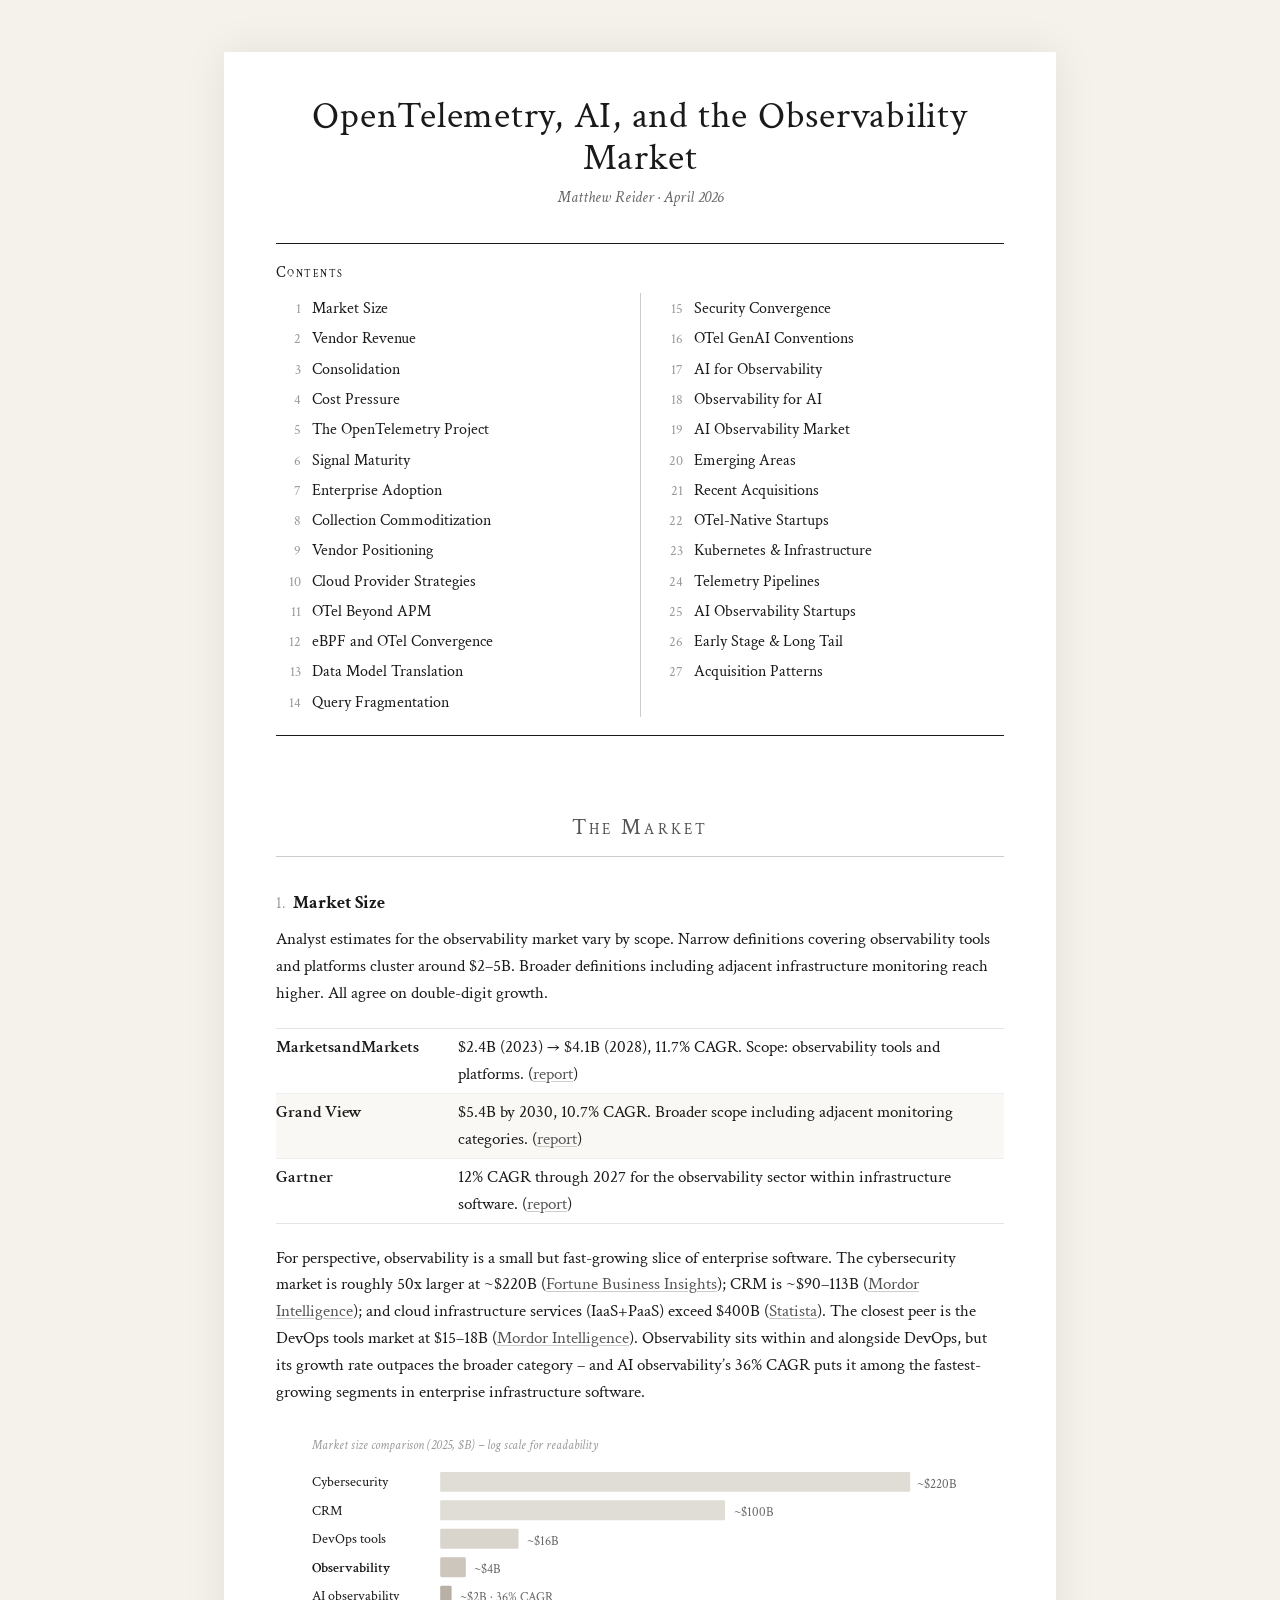
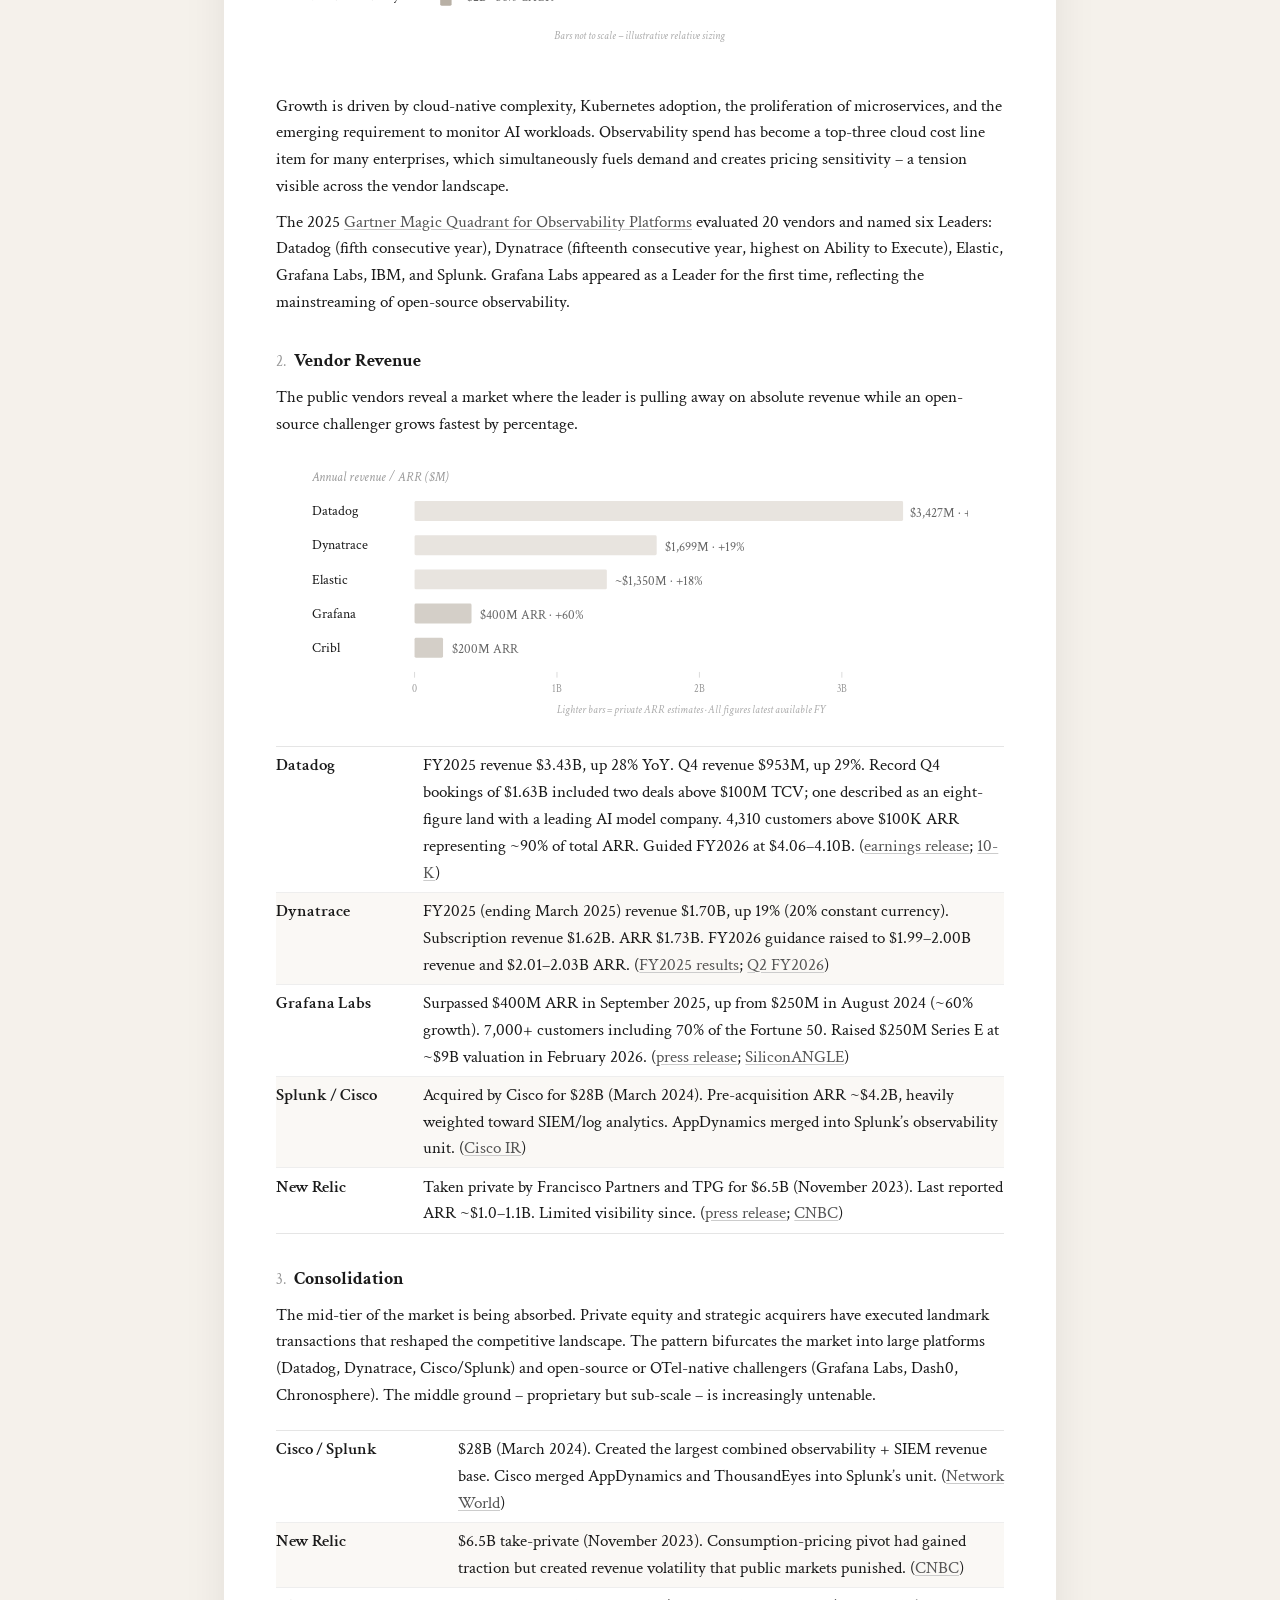
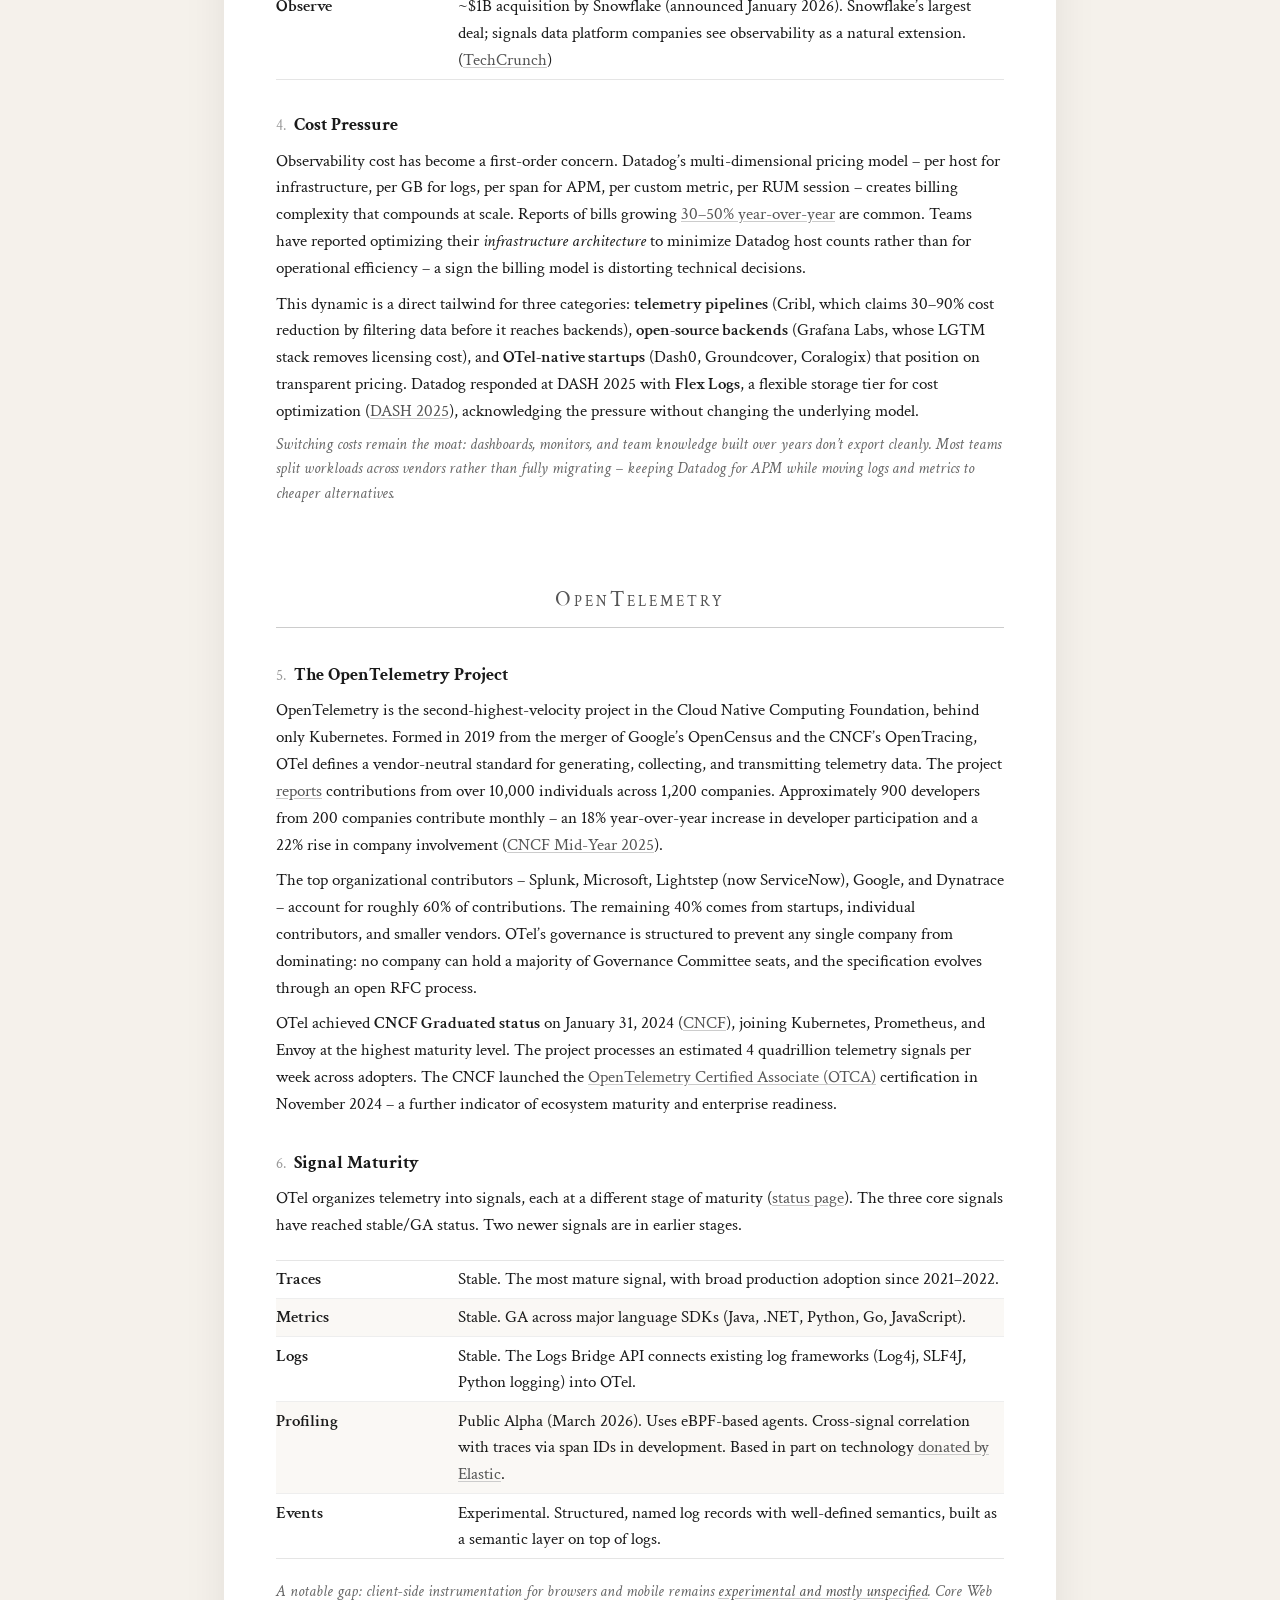
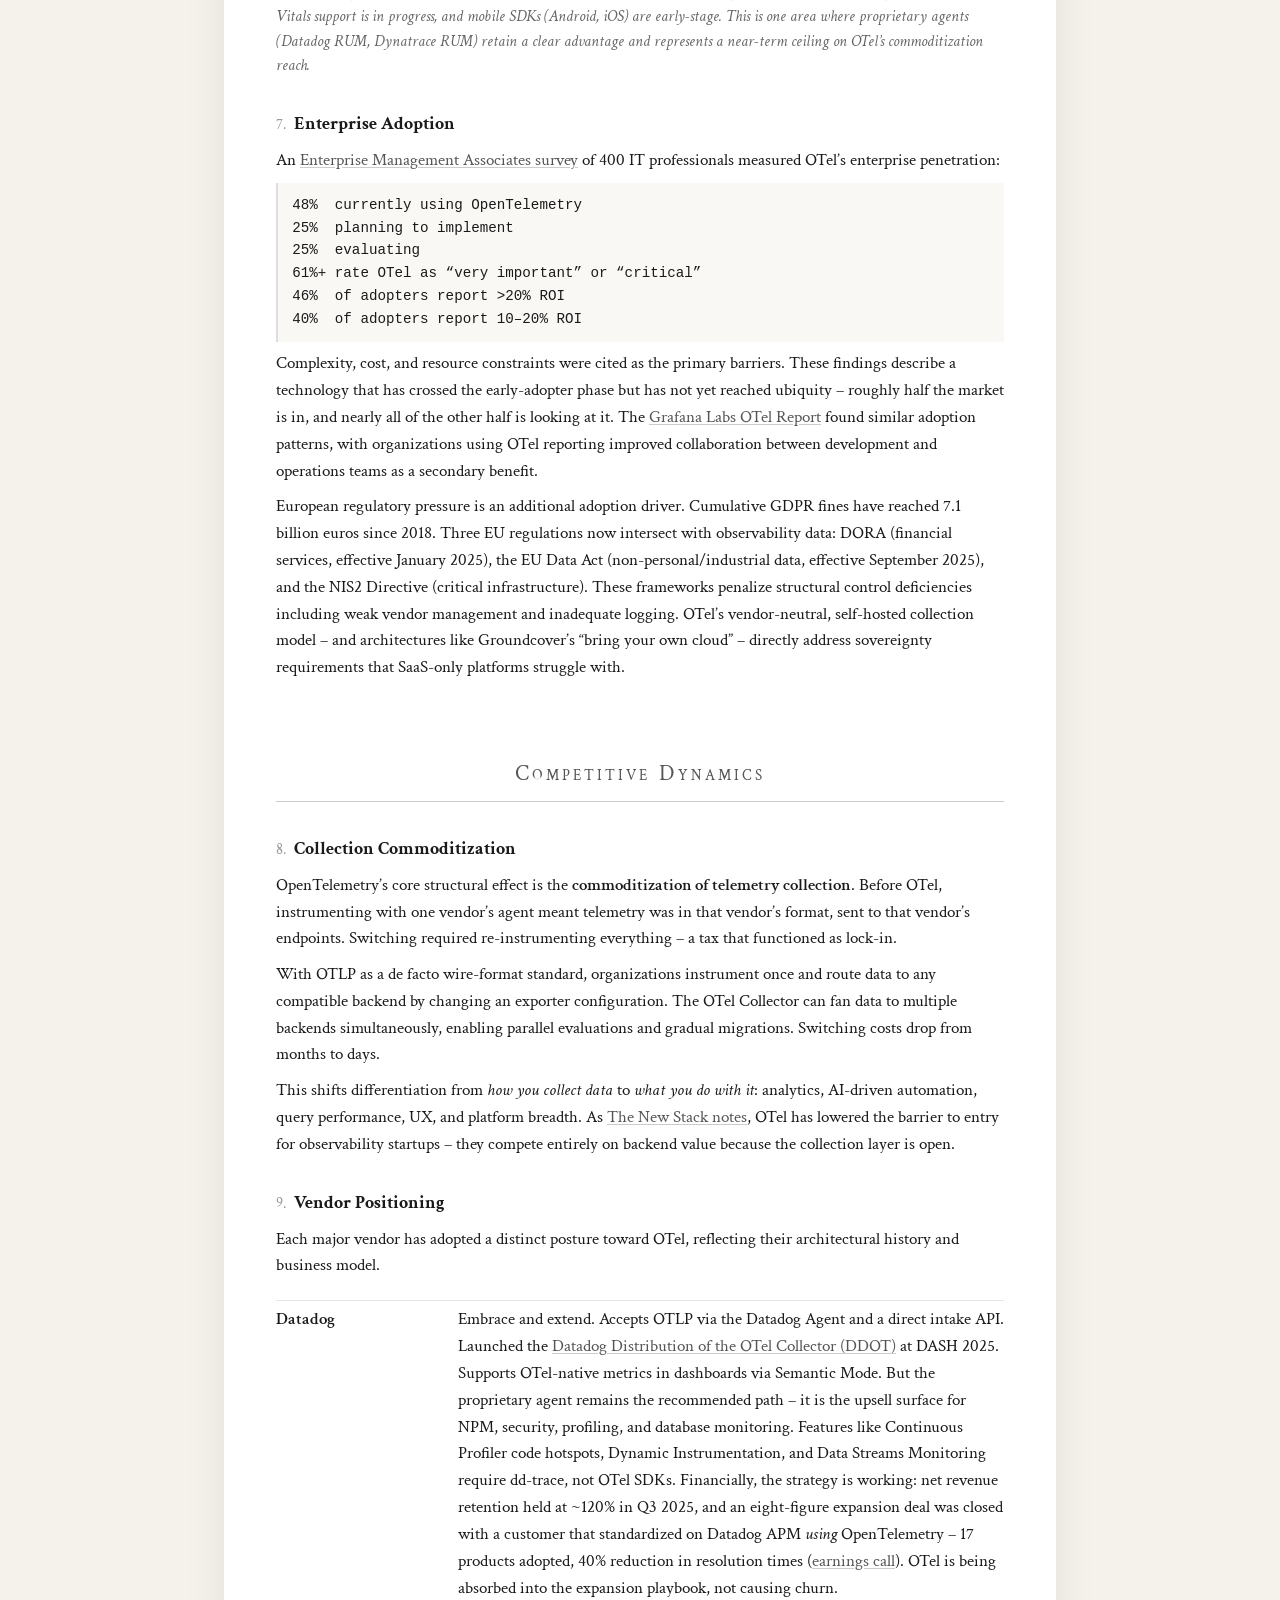
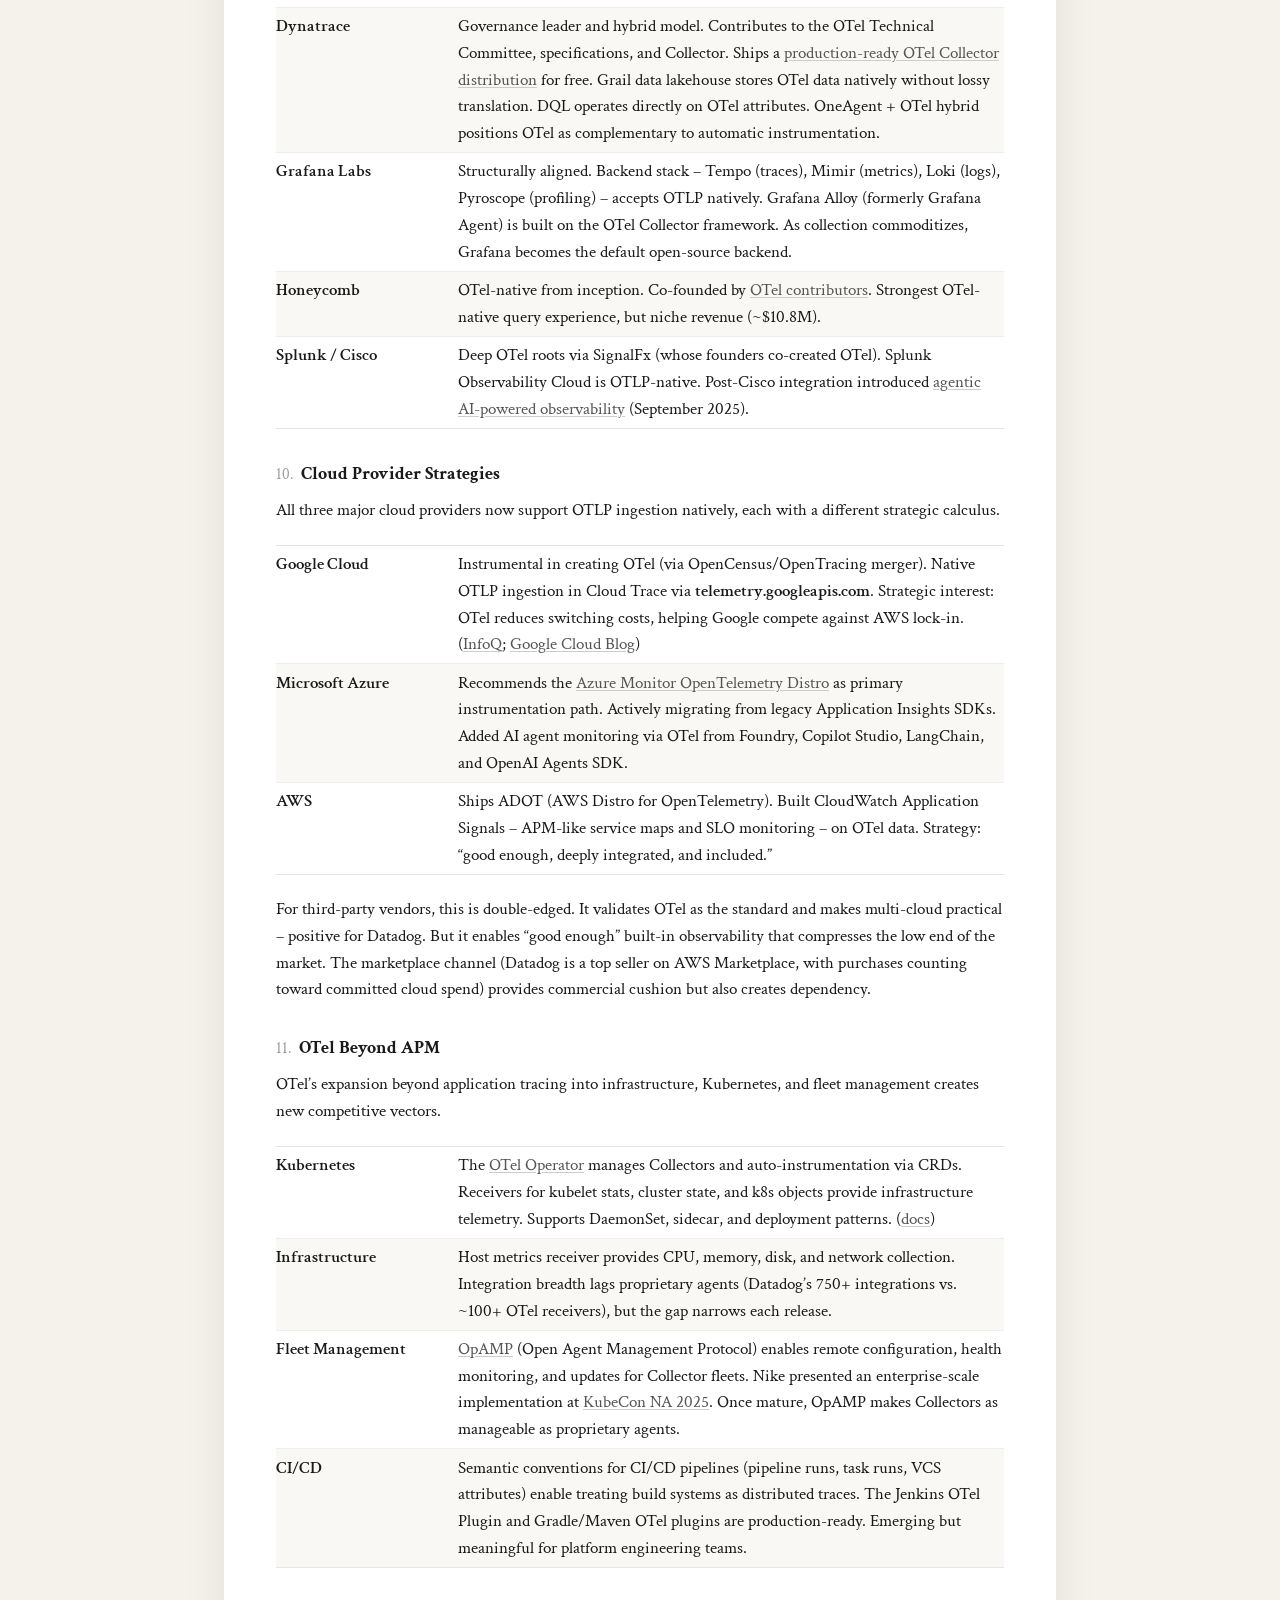
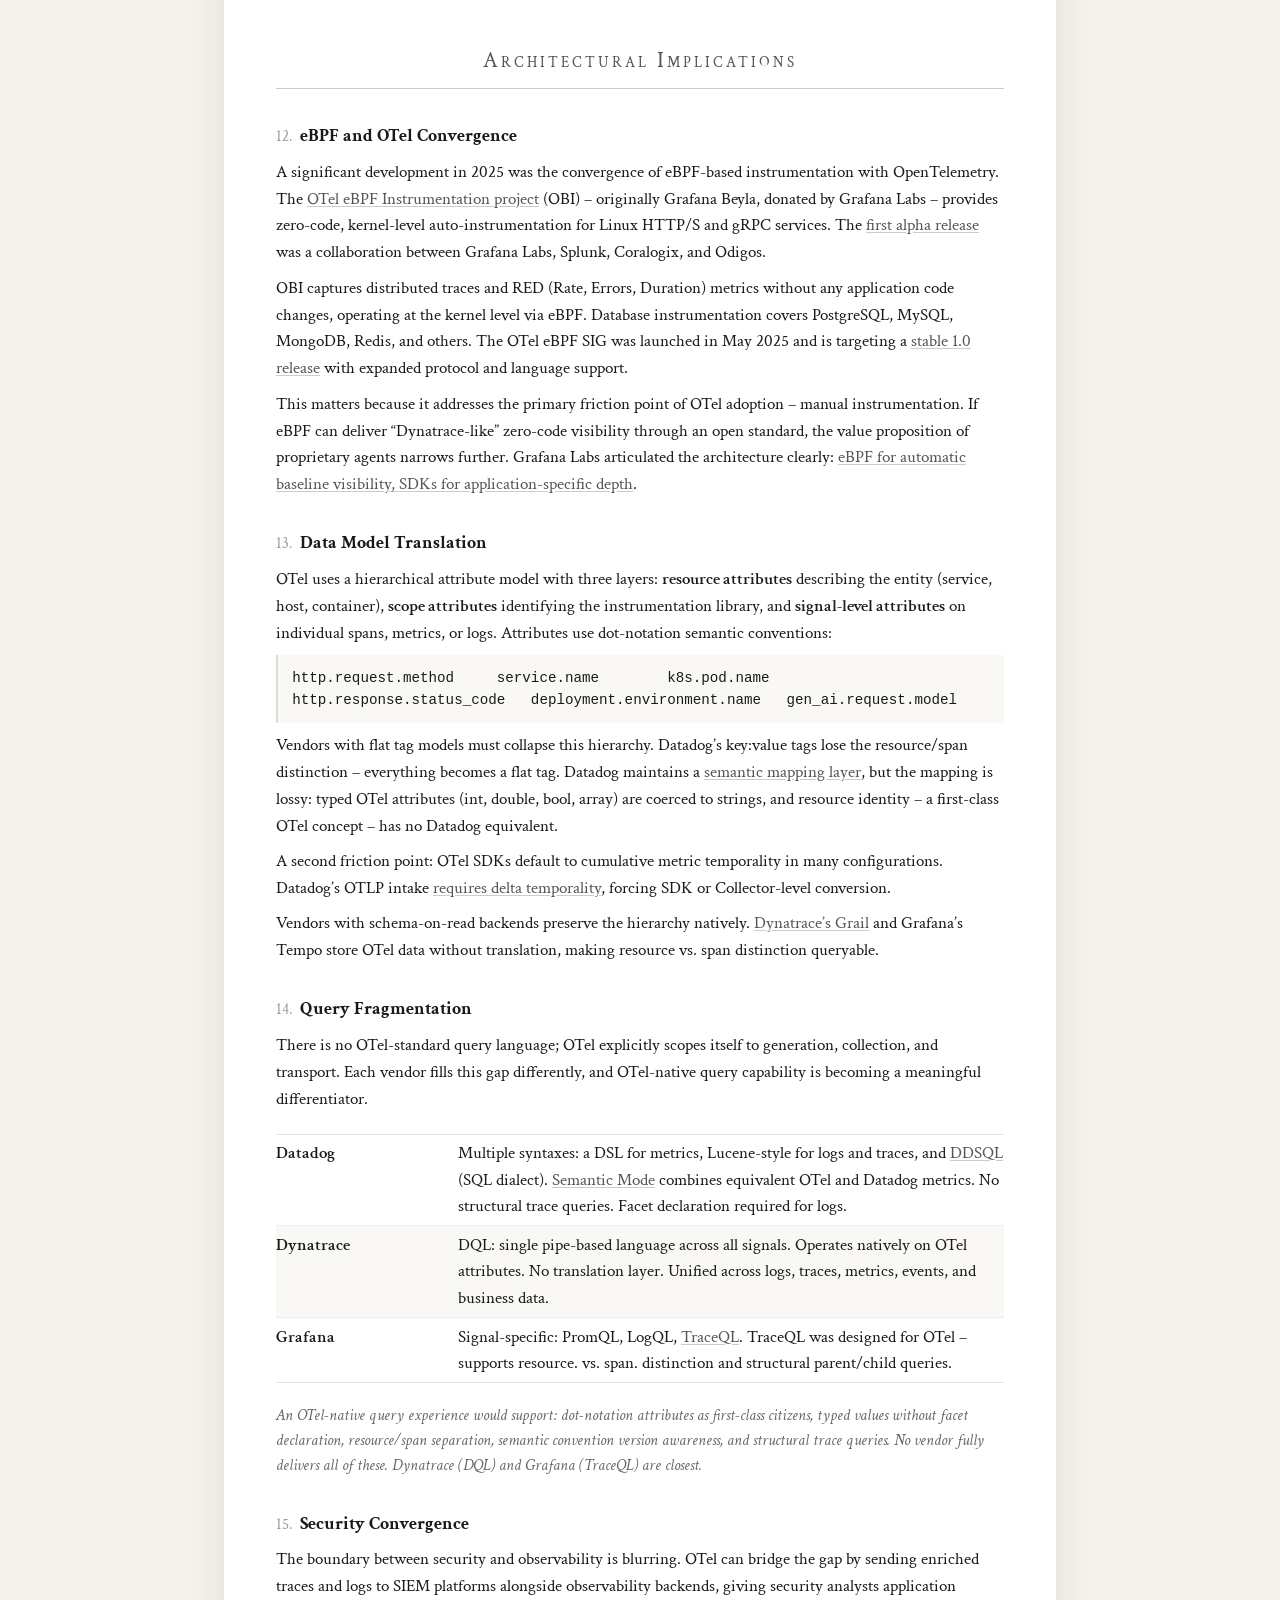
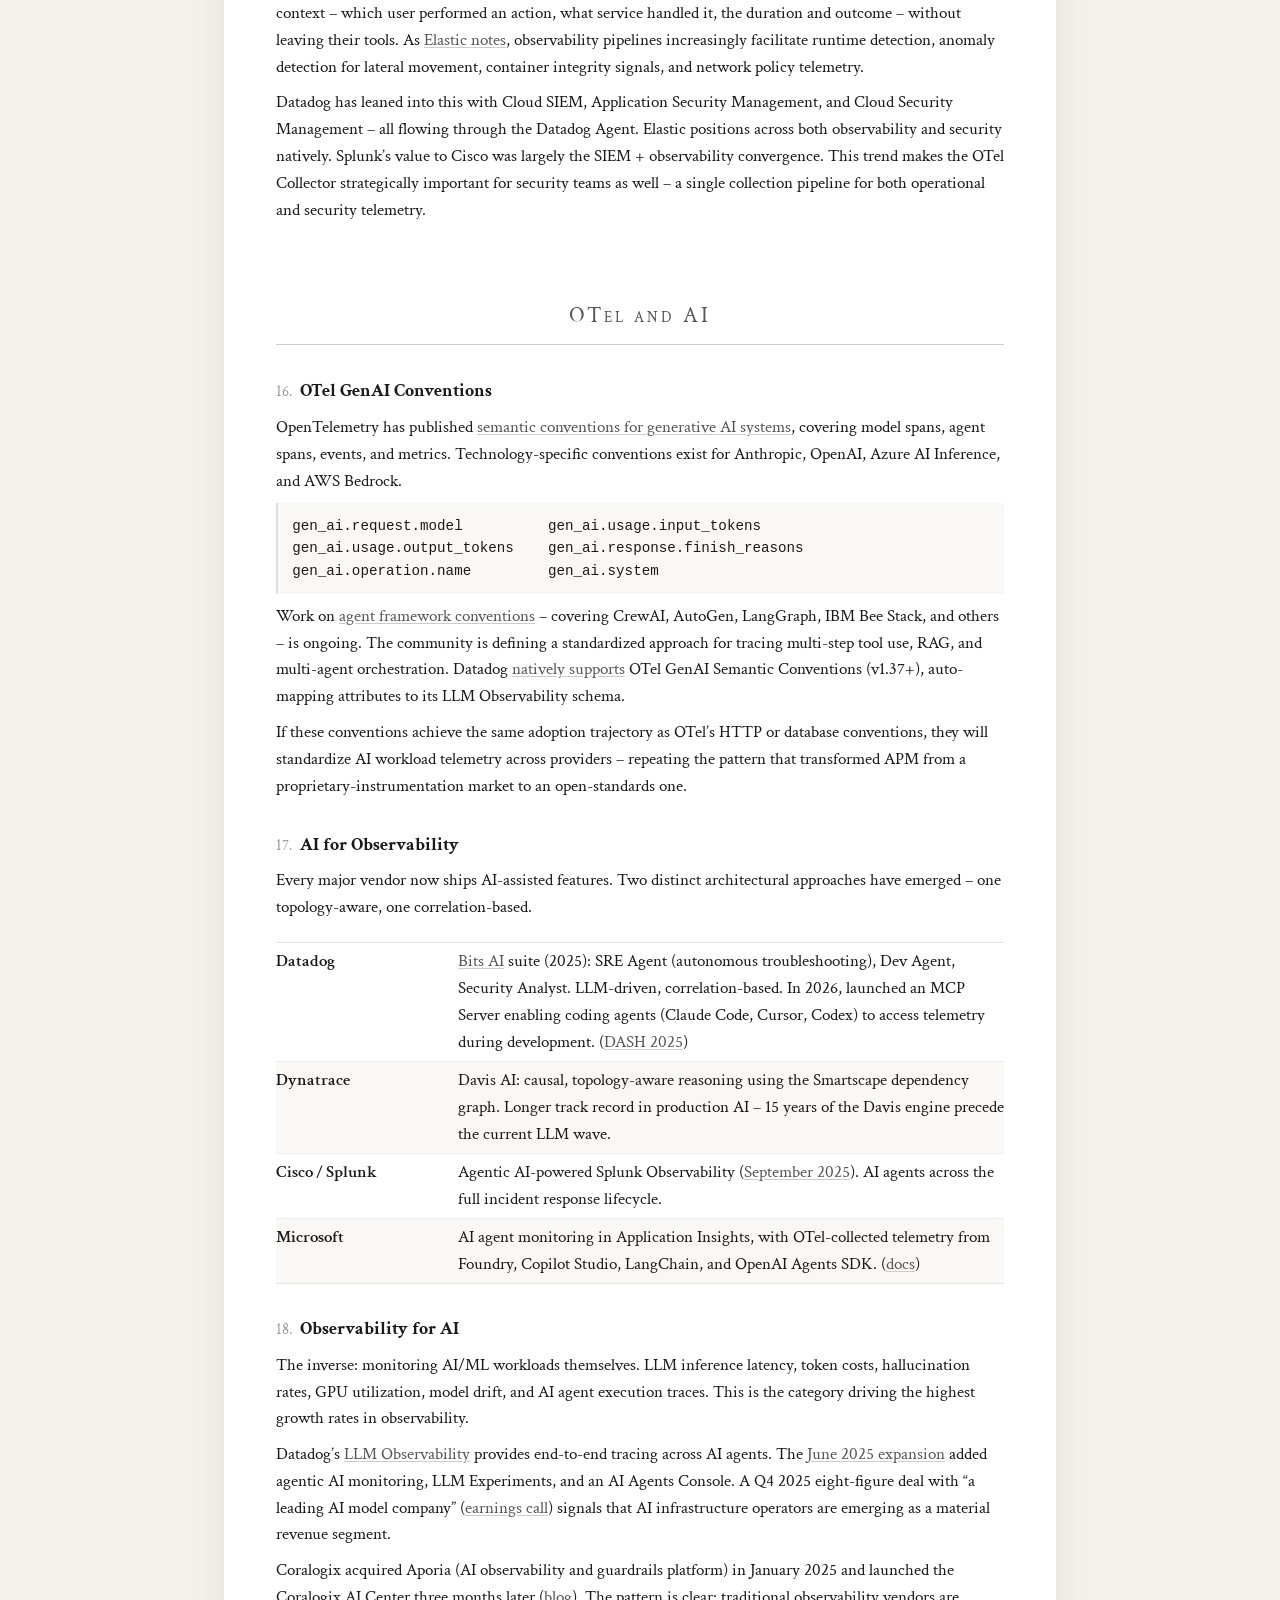
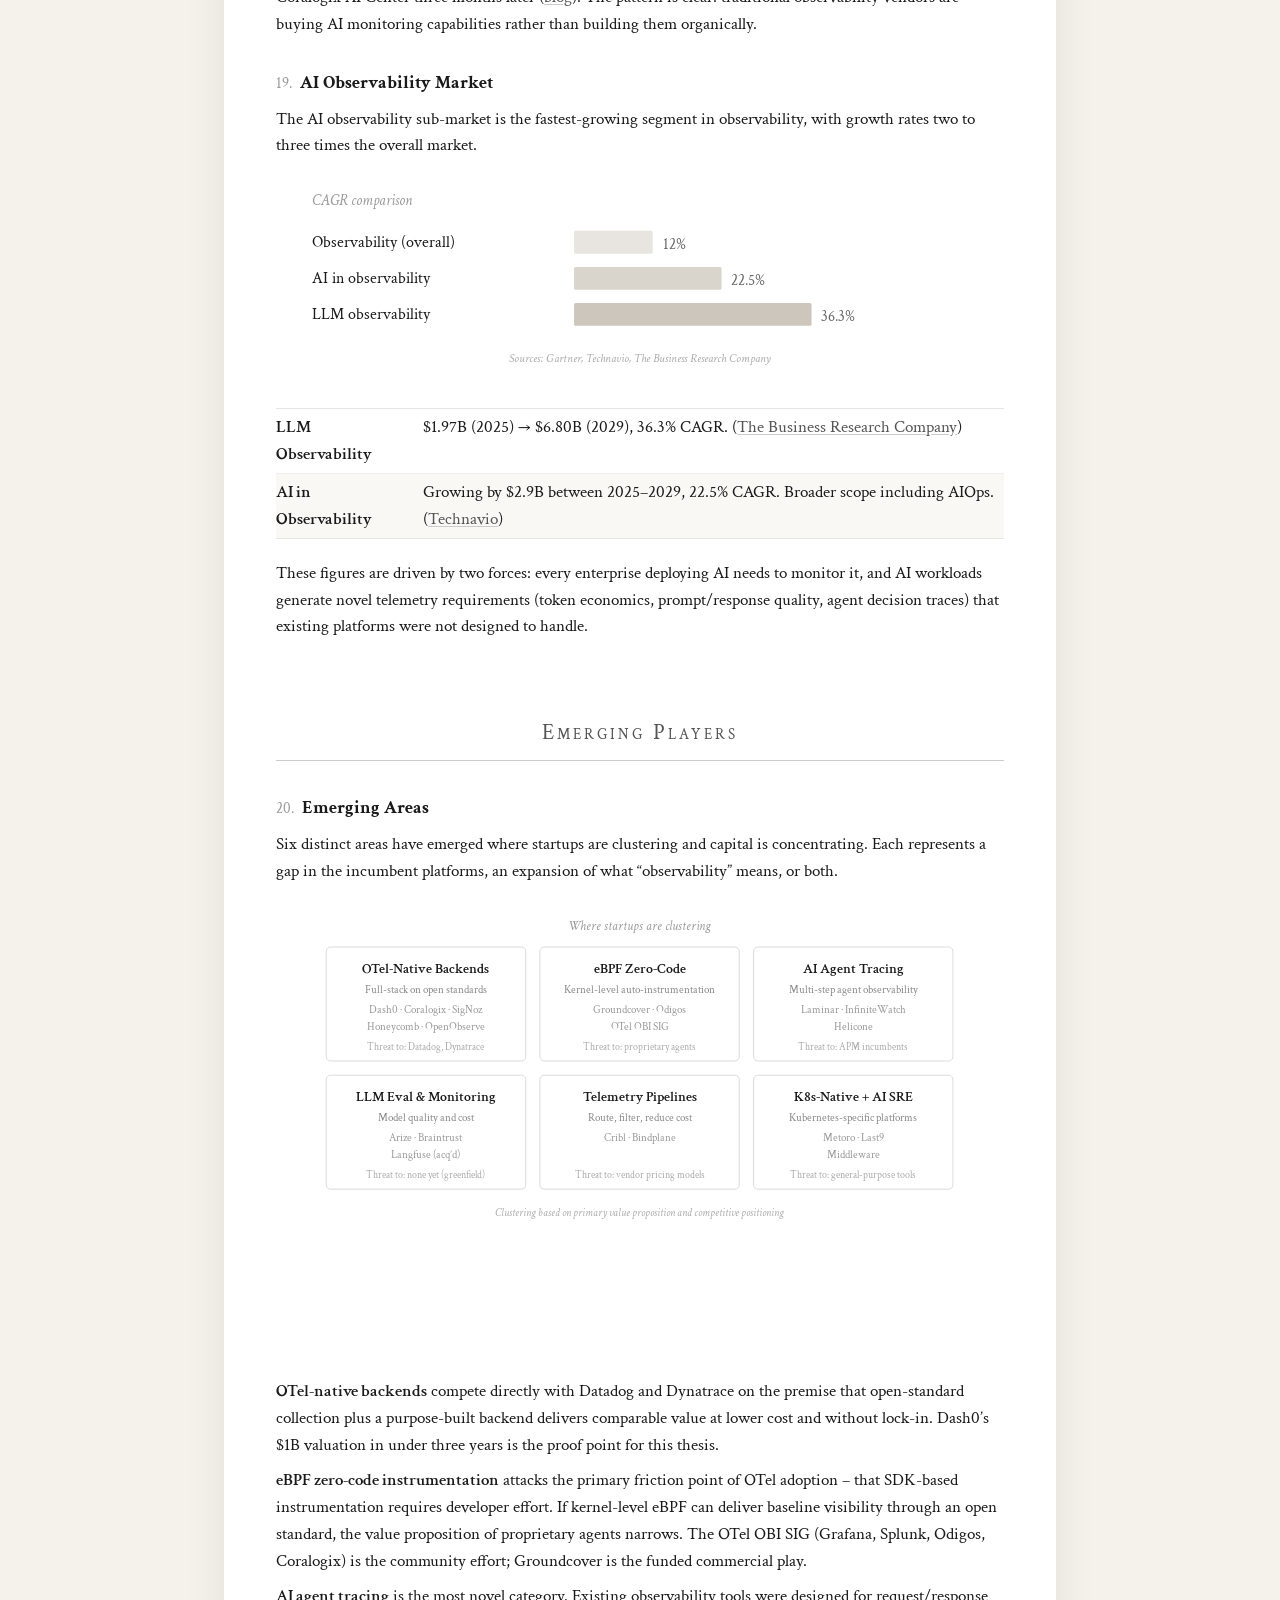
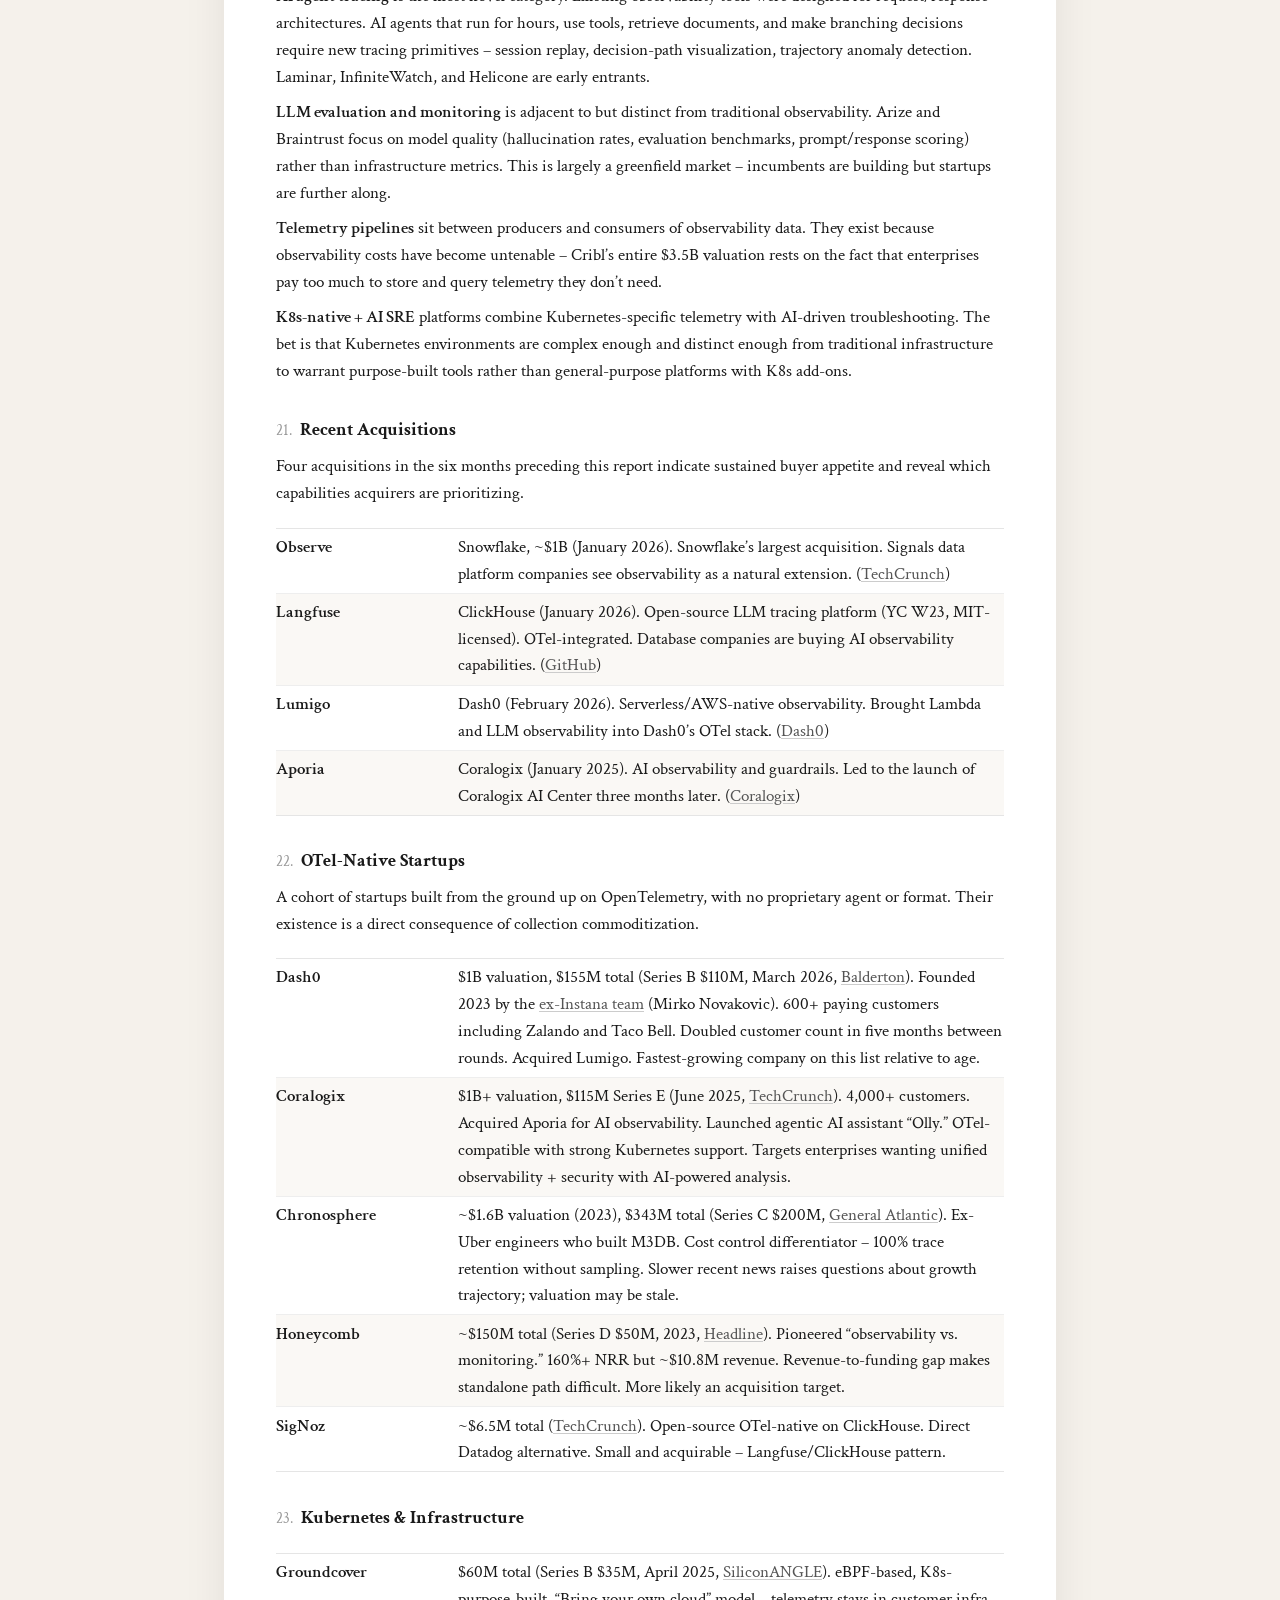
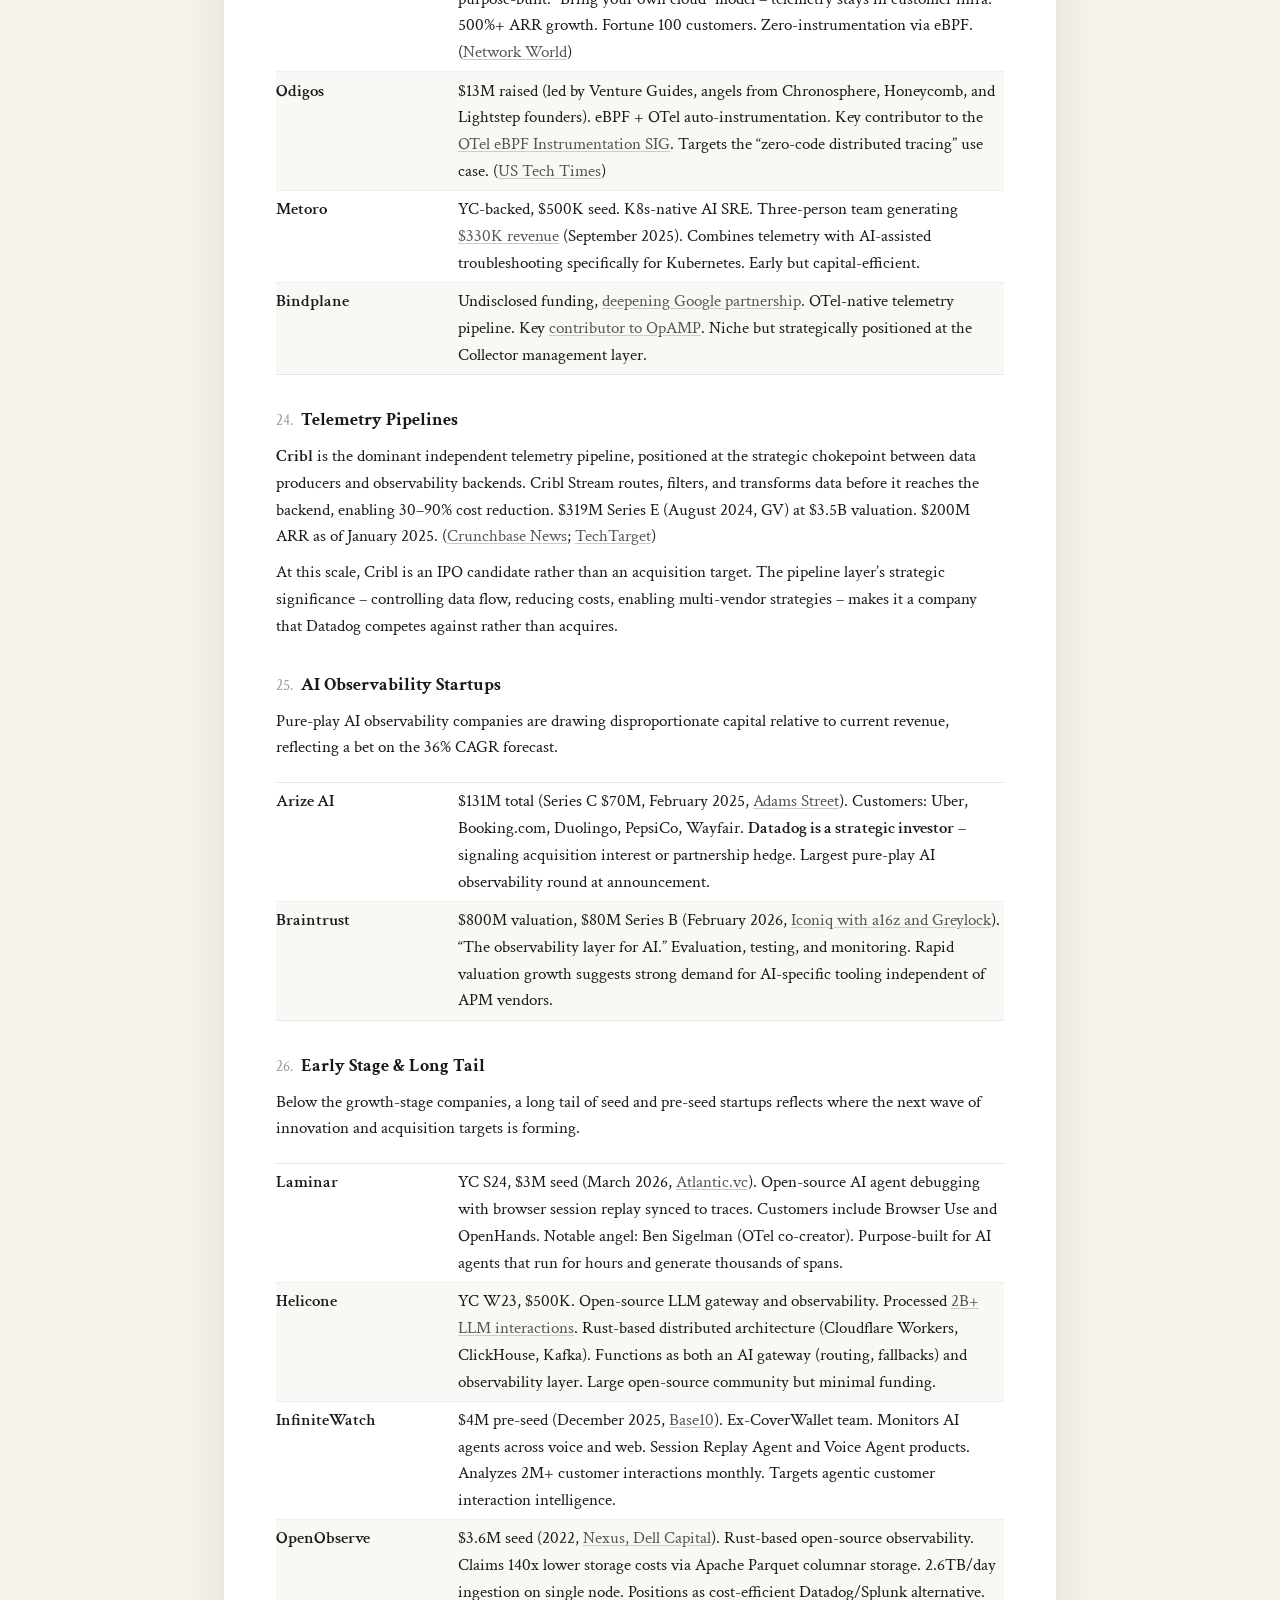
==== index.html @ 24f0cbcb "Add author, market comparison, emerging areas map" ====
<!DOCTYPE html>
<html lang="en">
<head>
  <meta charset="UTF-8">
  <meta name="viewport" content="width=device-width, initial-scale=1.0">
  <title>OpenTelemetry, AI, and the Observability Market</title>
  <meta name="description" content="A market brief on OpenTelemetry's impact on the observability landscape, the AI intersection, and emerging players. April 2026.">
  <link rel="stylesheet" href="style.css?v=3">
</head>
<body>

  <h1>OpenTelemetry, AI, and the Observability Market</h1>
  <p class="subtitle">Matthew Reider &middot; April 2026</p>

  <nav class="toc">
    <div class="toc-label">Contents</div>
    <ol>
      <li><a href="#market-size"><span class="num">1</span> Market Size</a></li>
      <li><a href="#vendor-revenue"><span class="num">2</span> Vendor Revenue</a></li>
      <li><a href="#consolidation"><span class="num">3</span> Consolidation</a></li>
      <li><a href="#cost-pressure"><span class="num">4</span> Cost Pressure</a></li>
      <li><a href="#otel-project"><span class="num">5</span> The OpenTelemetry Project</a></li>
      <li><a href="#signal-maturity"><span class="num">6</span> Signal Maturity</a></li>
      <li><a href="#enterprise-adoption"><span class="num">7</span> Enterprise Adoption</a></li>
      <li><a href="#commoditization"><span class="num">8</span> Collection Commoditization</a></li>
      <li><a href="#vendor-positioning"><span class="num">9</span> Vendor Positioning</a></li>
      <li><a href="#cloud-providers"><span class="num">10</span> Cloud Provider Strategies</a></li>
      <li><a href="#beyond-apm"><span class="num">11</span> OTel Beyond APM</a></li>
      <li><a href="#ebpf"><span class="num">12</span> eBPF and OTel Convergence</a></li>
      <li><a href="#data-model"><span class="num">13</span> Data Model Translation</a></li>
      <li><a href="#query-fragmentation"><span class="num">14</span> Query Fragmentation</a></li>
      <li><a href="#security"><span class="num">15</span> Security Convergence</a></li>
      <li><a href="#genai-conventions"><span class="num">16</span> OTel GenAI Conventions</a></li>
      <li><a href="#ai-for-observability"><span class="num">17</span> AI for Observability</a></li>
      <li><a href="#observability-for-ai"><span class="num">18</span> Observability for AI</a></li>
      <li><a href="#ai-market"><span class="num">19</span> AI Observability Market</a></li>
      <li><a href="#emerging-areas"><span class="num">20</span> Emerging Areas</a></li>
      <li><a href="#recent-acquisitions"><span class="num">21</span> Recent Acquisitions</a></li>
      <li><a href="#otel-native-startups"><span class="num">22</span> OTel-Native Startups</a></li>
      <li><a href="#k8s-infra"><span class="num">23</span> Kubernetes &amp; Infrastructure</a></li>
      <li><a href="#pipelines"><span class="num">24</span> Telemetry Pipelines</a></li>
      <li><a href="#ai-startups"><span class="num">25</span> AI Observability Startups</a></li>
      <li><a href="#early-stage"><span class="num">26</span> Early Stage &amp; Long Tail</a></li>
      <li><a href="#patterns"><span class="num">27</span> Acquisition Patterns</a></li>
    </ol>
  </nav>

  <!-- ——————————————————————————— -->
  <div class="phase">The Market</div>
  <!-- ——————————————————————————— -->

  <div class="entry" id="market-size">
    <div class="entry-head"><span class="entry-num">1.</span> Market Size</div>
    <p>Analyst estimates for the observability market vary by scope. Narrow definitions covering observability tools and platforms cluster around $2&ndash;5B. Broader definitions including adjacent infrastructure monitoring reach higher. All agree on double-digit growth.</p>
    <dl class="defs">
      <dt>MarketsandMarkets</dt>
      <dd>$2.4B (2023) &rarr; $4.1B (2028), 11.7% CAGR. Scope: observability tools and platforms. (<a href="https://www.marketsandmarkets.com/Market-Reports/observability-tools-and-platforms-market-69804486.html">report</a>)</dd>
      <dt>Grand View</dt>
      <dd>$5.4B by 2030, 10.7% CAGR. Broader scope including adjacent monitoring categories. (<a href="https://www.grandviewresearch.com/industry-analysis/observability-tools-platforms-market-report">report</a>)</dd>
      <dt>Gartner</dt>
      <dd>12% CAGR through 2027 for the observability sector within infrastructure software. (<a href="https://www.gartner.com/en/documents/5486095">report</a>)</dd>
    </dl>
    <p>For perspective, observability is a small but fast-growing slice of enterprise software. The cybersecurity market is roughly 50x larger at ~$220B (<a href="https://www.fortunebusinessinsights.com/industry-reports/cyber-security-market-101165">Fortune Business Insights</a>); CRM is ~$90&ndash;113B (<a href="https://www.mordorintelligence.com/industry-reports/customer-relationship-management-market">Mordor Intelligence</a>); and cloud infrastructure services (IaaS+PaaS) exceed $400B (<a href="https://www.statista.com/chart/18819/worldwide-market-share-of-leading-cloud-infrastructure-service-providers/">Statista</a>). The closest peer is the DevOps tools market at $15&ndash;18B (<a href="https://www.mordorintelligence.com/industry-reports/devops-market">Mordor Intelligence</a>). Observability sits within and alongside DevOps, but its growth rate outpaces the broader category &ndash; and AI observability&rsquo;s 36% CAGR puts it among the fastest-growing segments in enterprise infrastructure software.</p>

    <svg class="chart" viewBox="0 0 460 165" fill="none" xmlns="http://www.w3.org/2000/svg">
      <text x="0" y="12" font-family="'Crimson Text', Georgia, serif" font-size="9" fill="#999" font-style="italic">Market size comparison (2025, $B) &ndash; log scale for readability</text>
      <!-- Cybersecurity -->
      <text x="0" y="38" font-family="'Crimson Text', Georgia, serif" font-size="10" fill="#1a1a1a">Cybersecurity</text>
      <rect x="90" y="28" width="330" height="14" fill="#e0dcd6" rx="1"/>
      <text x="425" y="39" font-family="'Crimson Text', Georgia, serif" font-size="9" fill="#666">~$220B</text>
      <!-- CRM -->
      <text x="0" y="58" font-family="'Crimson Text', Georgia, serif" font-size="10" fill="#1a1a1a">CRM</text>
      <rect x="90" y="48" width="200" height="14" fill="#e0dcd6" rx="1"/>
      <text x="296" y="59" font-family="'Crimson Text', Georgia, serif" font-size="9" fill="#666">~$100B</text>
      <!-- DevOps -->
      <text x="0" y="78" font-family="'Crimson Text', Georgia, serif" font-size="10" fill="#1a1a1a">DevOps tools</text>
      <rect x="90" y="68" width="55" height="14" fill="#d9d4cc" rx="1"/>
      <text x="151" y="79" font-family="'Crimson Text', Georgia, serif" font-size="9" fill="#666">~$16B</text>
      <!-- Observability -->
      <text x="0" y="98" font-family="'Crimson Text', Georgia, serif" font-size="10" fill="#1a1a1a" font-weight="600">Observability</text>
      <rect x="90" y="88" width="18" height="14" fill="#ccc6bc" rx="1"/>
      <text x="114" y="99" font-family="'Crimson Text', Georgia, serif" font-size="9" fill="#666">~$4B</text>
      <!-- AI Observability -->
      <text x="0" y="118" font-family="'Crimson Text', Georgia, serif" font-size="10" fill="#1a1a1a">AI observability</text>
      <rect x="90" y="108" width="8" height="14" fill="#b8b0a5" rx="1"/>
      <text x="104" y="119" font-family="'Crimson Text', Georgia, serif" font-size="9" fill="#666">~$2B &middot; 36% CAGR</text>
      <text x="230" y="145" font-family="'Crimson Text', Georgia, serif" font-size="7.5" fill="#aaa" font-style="italic" text-anchor="middle">Bars not to scale &ndash; illustrative relative sizing</text>
    </svg>

    <p>Growth is driven by cloud-native complexity, Kubernetes adoption, the proliferation of microservices, and the emerging requirement to monitor AI workloads. Observability spend has become a top-three cloud cost line item for many enterprises, which simultaneously fuels demand and creates pricing sensitivity &ndash; a tension visible across the vendor landscape.</p>
    <p>The 2025 <a href="https://www.gartner.com/en/documents/6688834">Gartner Magic Quadrant for Observability Platforms</a> evaluated 20 vendors and named six Leaders: Datadog (fifth consecutive year), Dynatrace (fifteenth consecutive year, highest on Ability to Execute), Elastic, Grafana Labs, IBM, and Splunk. Grafana Labs appeared as a Leader for the first time, reflecting the mainstreaming of open-source observability.</p>
  </div>

  <div class="entry" id="vendor-revenue">
    <div class="entry-head"><span class="entry-num">2.</span> Vendor Revenue</div>
    <p>The public vendors reveal a market where the leader is pulling away on absolute revenue while an open-source challenger grows fastest by percentage.</p>

    <svg class="chart" viewBox="0 0 460 180" fill="none" xmlns="http://www.w3.org/2000/svg">
      <!-- Vendor revenue bar chart -->
      <text x="0" y="12" font-family="'Crimson Text', Georgia, serif" font-size="9" fill="#999" font-style="italic">Annual revenue / ARR ($M)</text>
      <!-- Datadog -->
      <text x="0" y="36" font-family="'Crimson Text', Georgia, serif" font-size="10" fill="#1a1a1a" text-anchor="start">Datadog</text>
      <rect x="72" y="26" width="343" height="14" fill="#e8e4df" rx="1"/>
      <text x="420" y="37" font-family="'Crimson Text', Georgia, serif" font-size="9" fill="#666">$3,427M &middot; +28%</text>
      <!-- Dynatrace -->
      <text x="0" y="60" font-family="'Crimson Text', Georgia, serif" font-size="10" fill="#1a1a1a" text-anchor="start">Dynatrace</text>
      <rect x="72" y="50" width="170" height="14" fill="#e8e4df" rx="1"/>
      <text x="248" y="61" font-family="'Crimson Text', Georgia, serif" font-size="9" fill="#666">$1,699M &middot; +19%</text>
      <!-- Elastic -->
      <text x="0" y="84" font-family="'Crimson Text', Georgia, serif" font-size="10" fill="#1a1a1a" text-anchor="start">Elastic</text>
      <rect x="72" y="74" width="135" height="14" fill="#e8e4df" rx="1"/>
      <text x="213" y="85" font-family="'Crimson Text', Georgia, serif" font-size="9" fill="#666">~$1,350M &middot; +18%</text>
      <!-- Grafana Labs -->
      <text x="0" y="108" font-family="'Crimson Text', Georgia, serif" font-size="10" fill="#1a1a1a" text-anchor="start">Grafana</text>
      <rect x="72" y="98" width="40" height="14" fill="#d4cfc8" rx="1"/>
      <text x="118" y="109" font-family="'Crimson Text', Georgia, serif" font-size="9" fill="#666">$400M ARR &middot; +60%</text>
      <!-- Cribl -->
      <text x="0" y="132" font-family="'Crimson Text', Georgia, serif" font-size="10" fill="#1a1a1a" text-anchor="start">Cribl</text>
      <rect x="72" y="122" width="20" height="14" fill="#d4cfc8" rx="1"/>
      <text x="98" y="133" font-family="'Crimson Text', Georgia, serif" font-size="9" fill="#666">$200M ARR</text>
      <!-- scale -->
      <line x1="72" y1="146" x2="72" y2="150" stroke="#ccc" stroke-width="0.5"/>
      <text x="72" y="160" font-family="'Crimson Text', Georgia, serif" font-size="7" fill="#999" text-anchor="middle">0</text>
      <line x1="172" y1="146" x2="172" y2="150" stroke="#ccc" stroke-width="0.5"/>
      <text x="172" y="160" font-family="'Crimson Text', Georgia, serif" font-size="7" fill="#999" text-anchor="middle">1B</text>
      <line x1="272" y1="146" x2="272" y2="150" stroke="#ccc" stroke-width="0.5"/>
      <text x="272" y="160" font-family="'Crimson Text', Georgia, serif" font-size="7" fill="#999" text-anchor="middle">2B</text>
      <line x1="372" y1="146" x2="372" y2="150" stroke="#ccc" stroke-width="0.5"/>
      <text x="372" y="160" font-family="'Crimson Text', Georgia, serif" font-size="7" fill="#999" text-anchor="middle">3B</text>
      <text x="266" y="175" font-family="'Crimson Text', Georgia, serif" font-size="7.5" fill="#aaa" font-style="italic" text-anchor="middle">Lighter bars = private ARR estimates &middot; All figures latest available FY</text>
    </svg>

    <dl class="defs defs-wide">
      <dt>Datadog</dt>
      <dd>FY2025 revenue $3.43B, up 28% YoY. Q4 revenue $953M, up 29%. Record Q4 bookings of $1.63B included two deals above $100M TCV; one described as an eight-figure land with a leading AI model company. 4,310 customers above $100K ARR representing ~90% of total ARR. Guided FY2026 at $4.06&ndash;4.10B. (<a href="https://investors.datadoghq.com/news-releases/news-release-details/datadog-announces-fourth-quarter-and-fiscal-year-2025-financial">earnings release</a>; <a href="https://www.stocktitan.net/sec-filings/DDOG/10-k-datadog-inc-files-annual-report-3ecaa5579056.html">10-K</a>)</dd>
      <dt>Dynatrace</dt>
      <dd>FY2025 (ending March 2025) revenue $1.70B, up 19% (20% constant currency). Subscription revenue $1.62B. ARR $1.73B. FY2026 guidance raised to $1.99&ndash;2.00B revenue and $2.01&ndash;2.03B ARR. (<a href="https://ir.dynatrace.com/news-events/press-releases/detail/379/dynatrace-reports-fourth-quarter-and-full-year-fiscal-2025-financial-results">FY2025 results</a>; <a href="https://ir.dynatrace.com/news-events/press-releases/detail/400/dynatrace-reports-second-quarter-fiscal-year-2026-financial-results">Q2 FY2026</a>)</dd>
      <dt>Grafana Labs</dt>
      <dd>Surpassed $400M ARR in September 2025, up from $250M in August 2024 (~60% growth). 7,000+ customers including 70% of the Fortune 50. Raised $250M Series E at ~$9B valuation in February 2026. (<a href="https://grafana.com/press/2025/09/30/grafana-labs-surpasses-400m-arr-and-7000-customers-gains-new-investors-to-accelerate-global-expansion/">press release</a>; <a href="https://siliconangle.com/2026/02/13/grafana-labs-reportedly-raising-funding-9b-valuation/">SiliconANGLE</a>)</dd>
      <dt>Splunk / Cisco</dt>
      <dd>Acquired by Cisco for $28B (March 2024). Pre-acquisition ARR ~$4.2B, heavily weighted toward SIEM/log analytics. AppDynamics merged into Splunk&rsquo;s observability unit. (<a href="https://investor.cisco.com/news/news-details/2024/Cisco-Completes-Acquisition-of-Splunk/default.aspx">Cisco IR</a>)</dd>
      <dt>New Relic</dt>
      <dd>Taken private by Francisco Partners and TPG for $6.5B (November 2023). Last reported ARR ~$1.0&ndash;1.1B. Limited visibility since. (<a href="https://newrelic.com/press-release/20231108">press release</a>; <a href="https://www.cnbc.com/2023/07/31/francisco-partners-tpg-to-take-new-relic-private-in-6-billion-deal.html">CNBC</a>)</dd>
    </dl>
  </div>

  <div class="entry" id="consolidation">
    <div class="entry-head"><span class="entry-num">3.</span> Consolidation</div>
    <p>The mid-tier of the market is being absorbed. Private equity and strategic acquirers have executed landmark transactions that reshaped the competitive landscape. The pattern bifurcates the market into large platforms (Datadog, Dynatrace, Cisco/Splunk) and open-source or OTel-native challengers (Grafana Labs, Dash0, Chronosphere). The middle ground &ndash; proprietary but sub-scale &ndash; is increasingly untenable.</p>
    <dl class="defs">
      <dt>Cisco / Splunk</dt>
      <dd>$28B (March 2024). Created the largest combined observability + SIEM revenue base. Cisco merged AppDynamics and ThousandEyes into Splunk&rsquo;s unit. (<a href="https://www.networkworld.com/article/2066444/cisco-completes-28-billion-splunk-acquisition.html">Network World</a>)</dd>
      <dt>New Relic</dt>
      <dd>$6.5B take-private (November 2023). Consumption-pricing pivot had gained traction but created revenue volatility that public markets punished. (<a href="https://www.cnbc.com/2023/07/31/francisco-partners-tpg-to-take-new-relic-private-in-6-billion-deal.html">CNBC</a>)</dd>
      <dt>Observe</dt>
      <dd>~$1B acquisition by Snowflake (announced January 2026). Snowflake&rsquo;s largest deal; signals data platform companies see observability as a natural extension. (<a href="https://techcrunch.com/2026/01/08/snowflake-announces-its-intent-to-buy-observability-platform-observe/">TechCrunch</a>)</dd>
    </dl>
  </div>

  <div class="entry" id="cost-pressure">
    <div class="entry-head"><span class="entry-num">4.</span> Cost Pressure</div>
    <p>Observability cost has become a first-order concern. Datadog&rsquo;s multi-dimensional pricing model &ndash; per host for infrastructure, per GB for logs, per span for APM, per custom metric, per RUM session &ndash; creates billing complexity that compounds at scale. Reports of bills growing <a href="https://signoz.io/blog/datadog-pricing/">30&ndash;50% year-over-year</a> are common. Teams have reported optimizing their <span class="it">infrastructure architecture</span> to minimize Datadog host counts rather than for operational efficiency &ndash; a sign the billing model is distorting technical decisions.</p>
    <p>This dynamic is a direct tailwind for three categories: <span class="term">telemetry pipelines</span> (Cribl, which claims 30&ndash;90% cost reduction by filtering data before it reaches backends), <span class="term">open-source backends</span> (Grafana Labs, whose LGTM stack removes licensing cost), and <span class="term">OTel-native startups</span> (Dash0, Groundcover, Coralogix) that position on transparent pricing. Datadog responded at DASH 2025 with <span class="term">Flex Logs</span>, a flexible storage tier for cost optimization (<a href="https://www.datadoghq.com/blog/dash-2025-new-feature-roundup-keynote/">DASH 2025</a>), acknowledging the pressure without changing the underlying model.</p>
    <p class="note">Switching costs remain the moat: dashboards, monitors, and team knowledge built over years don&rsquo;t export cleanly. Most teams split workloads across vendors rather than fully migrating &ndash; keeping Datadog for APM while moving logs and metrics to cheaper alternatives.</p>
  </div>

  <!-- ——————————————————————————— -->
  <div class="phase">OpenTelemetry</div>
  <!-- ——————————————————————————— -->

  <div class="entry" id="otel-project">
    <div class="entry-head"><span class="entry-num">5.</span> The OpenTelemetry Project</div>
    <p>OpenTelemetry is the second-highest-velocity project in the Cloud Native Computing Foundation, behind only Kubernetes. Formed in 2019 from the merger of Google&rsquo;s OpenCensus and the CNCF&rsquo;s OpenTracing, OTel defines a vendor-neutral standard for generating, collecting, and transmitting telemetry data. The project <a href="https://www.cncf.io/reports/opentelemetry-project-journey-report/">reports</a> contributions from over 10,000 individuals across 1,200 companies. Approximately 900 developers from 200 companies contribute monthly &ndash; an 18% year-over-year increase in developer participation and a 22% rise in company involvement (<a href="https://www.cncf.io/blog/2025/07/18/a-mid-year-2025-look-at-cncf-linux-foundation-and-the-top-30-open-source-projects/">CNCF Mid-Year 2025</a>).</p>
    <p>The top organizational contributors &ndash; Splunk, Microsoft, Lightstep (now ServiceNow), Google, and Dynatrace &ndash; account for roughly 60% of contributions. The remaining 40% comes from startups, individual contributors, and smaller vendors. OTel&rsquo;s governance is structured to prevent any single company from dominating: no company can hold a majority of Governance Committee seats, and the specification evolves through an open RFC process.</p>
    <p>OTel achieved <span class="term">CNCF Graduated status</span> on January 31, 2024 (<a href="https://www.cncf.io/projects/opentelemetry/">CNCF</a>), joining Kubernetes, Prometheus, and Envoy at the highest maturity level. The project processes an estimated 4 quadrillion telemetry signals per week across adopters. The CNCF launched the <a href="https://www.cncf.io/blog/2024/11/15/gain-insights-into-cloud-native-applications-with-the-opentelemetry-certified-associate-otca/">OpenTelemetry Certified Associate (OTCA)</a> certification in November 2024 &ndash; a further indicator of ecosystem maturity and enterprise readiness.</p>
  </div>

  <div class="entry" id="signal-maturity">
    <div class="entry-head"><span class="entry-num">6.</span> Signal Maturity</div>
    <p>OTel organizes telemetry into signals, each at a different stage of maturity (<a href="https://opentelemetry.io/status/">status page</a>). The three core signals have reached stable/GA status. Two newer signals are in earlier stages.</p>
    <dl class="defs">
      <dt>Traces</dt>
      <dd>Stable. The most mature signal, with broad production adoption since 2021&ndash;2022.</dd>
      <dt>Metrics</dt>
      <dd>Stable. GA across major language SDKs (Java, .NET, Python, Go, JavaScript).</dd>
      <dt>Logs</dt>
      <dd>Stable. The Logs Bridge API connects existing log frameworks (Log4j, SLF4J, Python logging) into OTel.</dd>
      <dt>Profiling</dt>
      <dd>Public Alpha (March 2026). Uses eBPF-based agents. Cross-signal correlation with traces via span IDs in development. Based in part on technology <a href="https://opentelemetry.io/blog/2026/profiles-alpha/">donated by Elastic</a>.</dd>
      <dt>Events</dt>
      <dd>Experimental. Structured, named log records with well-defined semantics, built as a semantic layer on top of logs.</dd>
    </dl>
    <p class="note">A notable gap: client-side instrumentation for browsers and mobile remains <a href="https://www.honeycomb.io/blog/opentelemetry-browser-instrumentation">experimental and mostly unspecified</a>. Core Web Vitals support is in progress, and mobile SDKs (Android, iOS) are early-stage. This is one area where proprietary agents (Datadog RUM, Dynatrace RUM) retain a clear advantage and represents a near-term ceiling on OTel&rsquo;s commoditization reach.</p>
  </div>

  <div class="entry" id="enterprise-adoption">
    <div class="entry-head"><span class="entry-num">7.</span> Enterprise Adoption</div>
    <p>An <a href="https://www.enterprisemanagement.com/product/opentelemetry-challenges-priorities-adoption-patterns-and-solutions/">Enterprise Management Associates survey</a> of 400 IT professionals measured OTel&rsquo;s enterprise penetration:</p>
    <div class="ex">48%  currently using OpenTelemetry
25%  planning to implement
25%  evaluating
61%+ rate OTel as &ldquo;very important&rdquo; or &ldquo;critical&rdquo;
46%  of adopters report &gt;20% ROI
40%  of adopters report 10&ndash;20% ROI</div>
    <p>Complexity, cost, and resource constraints were cited as the primary barriers. These findings describe a technology that has crossed the early-adopter phase but has not yet reached ubiquity &ndash; roughly half the market is in, and nearly all of the other half is looking at it. The <a href="https://grafana.com/opentelemetry-report/">Grafana Labs OTel Report</a> found similar adoption patterns, with organizations using OTel reporting improved collaboration between development and operations teams as a secondary benefit.</p>
    <p>European regulatory pressure is an additional adoption driver. Cumulative GDPR fines have reached 7.1 billion euros since 2018. Three EU regulations now intersect with observability data: DORA (financial services, effective January 2025), the EU Data Act (non-personal/industrial data, effective September 2025), and the NIS2 Directive (critical infrastructure). These frameworks penalize structural control deficiencies including weak vendor management and inadequate logging. OTel&rsquo;s vendor-neutral, self-hosted collection model &ndash; and architectures like Groundcover&rsquo;s &ldquo;bring your own cloud&rdquo; &ndash; directly address sovereignty requirements that SaaS-only platforms struggle with.</p>
  </div>

  <!-- ——————————————————————————— -->
  <div class="phase">Competitive Dynamics</div>
  <!-- ——————————————————————————— -->

  <div class="entry" id="commoditization">
    <div class="entry-head"><span class="entry-num">8.</span> Collection Commoditization</div>
    <p>OpenTelemetry&rsquo;s core structural effect is the <span class="term">commoditization of telemetry collection</span>. Before OTel, instrumenting with one vendor&rsquo;s agent meant telemetry was in that vendor&rsquo;s format, sent to that vendor&rsquo;s endpoints. Switching required re-instrumenting everything &ndash; a tax that functioned as lock-in.</p>
    <p>With OTLP as a de facto wire-format standard, organizations instrument once and route data to any compatible backend by changing an exporter configuration. The OTel Collector can fan data to multiple backends simultaneously, enabling parallel evaluations and gradual migrations. Switching costs drop from months to days.</p>
    <p>This shifts differentiation from <span class="it">how you collect data</span> to <span class="it">what you do with it</span>: analytics, AI-driven automation, query performance, UX, and platform breadth. As <a href="https://thenewstack.io/opentelemetry-opens-the-door-for-observability-startups/">The New Stack notes</a>, OTel has lowered the barrier to entry for observability startups &ndash; they compete entirely on backend value because the collection layer is open.</p>
  </div>

  <div class="entry" id="vendor-positioning">
    <div class="entry-head"><span class="entry-num">9.</span> Vendor Positioning</div>
    <p>Each major vendor has adopted a distinct posture toward OTel, reflecting their architectural history and business model.</p>
    <dl class="defs">
      <dt>Datadog</dt>
      <dd>Embrace and extend. Accepts OTLP via the Datadog Agent and a direct intake API. Launched the <a href="https://investors.datadoghq.com/news-releases/news-release-details/datadog-introduces-unified-opentelemetry-collector-and-agent">Datadog Distribution of the OTel Collector (DDOT)</a> at DASH 2025. Supports OTel-native metrics in dashboards via Semantic Mode. But the proprietary agent remains the recommended path &ndash; it is the upsell surface for NPM, security, profiling, and database monitoring. Features like Continuous Profiler code hotspots, Dynamic Instrumentation, and Data Streams Monitoring require dd-trace, not OTel SDKs. Financially, the strategy is working: net revenue retention held at ~120% in Q3 2025, and an eight-figure expansion deal was closed with a customer that standardized on Datadog APM <span class="it">using</span> OpenTelemetry &ndash; 17 products adopted, 40% reduction in resolution times (<a href="https://www.fool.com/earnings/call-transcripts/2026/02/10/datadog-ddog-q4-2025-earnings-call-transcript/">earnings call</a>). OTel is being absorbed into the expansion playbook, not causing churn.</dd>
      <dt>Dynatrace</dt>
      <dd>Governance leader and hybrid model. Contributes to the OTel Technical Committee, specifications, and Collector. Ships a <a href="https://cloudnativenow.com/features/dynatrace-reaches-the-summit-grail-powered-next%E2%80%91gen-observability-opentelemetry-and-the-autonomous-age/">production-ready OTel Collector distribution</a> for free. Grail data lakehouse stores OTel data natively without lossy translation. DQL operates directly on OTel attributes. OneAgent + OTel hybrid positions OTel as complementary to automatic instrumentation.</dd>
      <dt>Grafana Labs</dt>
      <dd>Structurally aligned. Backend stack &ndash; Tempo (traces), Mimir (metrics), Loki (logs), Pyroscope (profiling) &ndash; accepts OTLP natively. Grafana Alloy (formerly Grafana Agent) is built on the OTel Collector framework. As collection commoditizes, Grafana becomes the default open-source backend.</dd>
      <dt>Honeycomb</dt>
      <dd>OTel-native from inception. Co-founded by <a href="https://www.honeycomb.io/blog/50-million-series-d-funding">OTel contributors</a>. Strongest OTel-native query experience, but niche revenue (~$10.8M).</dd>
      <dt>Splunk / Cisco</dt>
      <dd>Deep OTel roots via SignalFx (whose founders co-created OTel). Splunk Observability Cloud is OTLP-native. Post-Cisco integration introduced <a href="https://investor.cisco.com/news/news-details/2025/Cisco-Supercharges-Observability-with-Agentic-AI-for-Real-Time-Business-Insights/default.aspx">agentic AI-powered observability</a> (September 2025).</dd>
    </dl>
  </div>

  <div class="entry" id="cloud-providers">
    <div class="entry-head"><span class="entry-num">10.</span> Cloud Provider Strategies</div>
    <p>All three major cloud providers now support OTLP ingestion natively, each with a different strategic calculus.</p>
    <dl class="defs">
      <dt>Google Cloud</dt>
      <dd>Instrumental in creating OTel (via OpenCensus/OpenTracing merger). Native OTLP ingestion in Cloud Trace via <span class="term">telemetry.googleapis.com</span>. Strategic interest: OTel reduces switching costs, helping Google compete against AWS lock-in. (<a href="https://www.infoq.com/news/2025/09/gcp-opentelemetry-adoption/">InfoQ</a>; <a href="https://cloud.google.com/blog/products/management-tools/opentelemetry-now-in-google-cloud-observability">Google Cloud Blog</a>)</dd>
      <dt>Microsoft Azure</dt>
      <dd>Recommends the <a href="https://learn.microsoft.com/en-us/azure/azure-monitor/app/app-insights-overview">Azure Monitor OpenTelemetry Distro</a> as primary instrumentation path. Actively migrating from legacy Application Insights SDKs. Added AI agent monitoring via OTel from Foundry, Copilot Studio, LangChain, and OpenAI Agents SDK.</dd>
      <dt>AWS</dt>
      <dd>Ships ADOT (AWS Distro for OpenTelemetry). Built CloudWatch Application Signals &ndash; APM-like service maps and SLO monitoring &ndash; on OTel data. Strategy: &ldquo;good enough, deeply integrated, and included.&rdquo;</dd>
    </dl>
    <p>For third-party vendors, this is double-edged. It validates OTel as the standard and makes multi-cloud practical &ndash; positive for Datadog. But it enables &ldquo;good enough&rdquo; built-in observability that compresses the low end of the market. The marketplace channel (Datadog is a top seller on AWS Marketplace, with purchases counting toward committed cloud spend) provides commercial cushion but also creates dependency.</p>
  </div>

  <div class="entry" id="beyond-apm">
    <div class="entry-head"><span class="entry-num">11.</span> OTel Beyond APM</div>
    <p>OTel&rsquo;s expansion beyond application tracing into infrastructure, Kubernetes, and fleet management creates new competitive vectors.</p>
    <dl class="defs">
      <dt>Kubernetes</dt>
      <dd>The <a href="https://github.com/open-telemetry/opentelemetry-operator">OTel Operator</a> manages Collectors and auto-instrumentation via CRDs. Receivers for kubelet stats, cluster state, and k8s objects provide infrastructure telemetry. Supports DaemonSet, sidecar, and deployment patterns. (<a href="https://opentelemetry.io/docs/platforms/kubernetes/">docs</a>)</dd>
      <dt>Infrastructure</dt>
      <dd>Host metrics receiver provides CPU, memory, disk, and network collection. Integration breadth lags proprietary agents (Datadog&rsquo;s 750+ integrations vs. ~100+ OTel receivers), but the gap narrows each release.</dd>
      <dt>Fleet Management</dt>
      <dd><a href="https://opentelemetry.io/docs/specs/opamp/">OpAMP</a> (Open Agent Management Protocol) enables remote configuration, health monitoring, and updates for Collector fleets. Nike presented an enterprise-scale implementation at <a href="https://www.honeycomb.io/blog/opamp-explained-why-opentelemetry-needed-agent-management-protocol">KubeCon NA 2025</a>. Once mature, OpAMP makes Collectors as manageable as proprietary agents.</dd>
      <dt>CI/CD</dt>
      <dd>Semantic conventions for CI/CD pipelines (pipeline runs, task runs, VCS attributes) enable treating build systems as distributed traces. The Jenkins OTel Plugin and Gradle/Maven OTel plugins are production-ready. Emerging but meaningful for platform engineering teams.</dd>
    </dl>
  </div>

  <!-- ——————————————————————————— -->
  <div class="phase">Architectural Implications</div>
  <!-- ——————————————————————————— -->

  <div class="entry" id="ebpf">
    <div class="entry-head"><span class="entry-num">12.</span> eBPF and OTel Convergence</div>
    <p>A significant development in 2025 was the convergence of eBPF-based instrumentation with OpenTelemetry. The <a href="https://opentelemetry.io/docs/zero-code/obi/">OTel eBPF Instrumentation project</a> (OBI) &ndash; originally Grafana Beyla, donated by Grafana Labs &ndash; provides zero-code, kernel-level auto-instrumentation for Linux HTTP/S and gRPC services. The <a href="https://opentelemetry.io/blog/2025/obi-announcing-first-release/">first alpha release</a> was a collaboration between Grafana Labs, Splunk, Coralogix, and Odigos.</p>
    <p>OBI captures distributed traces and RED (Rate, Errors, Duration) metrics without any application code changes, operating at the kernel level via eBPF. Database instrumentation covers PostgreSQL, MySQL, MongoDB, Redis, and others. The OTel eBPF SIG was launched in May 2025 and is targeting a <a href="https://opentelemetry.io/blog/2026/obi-goals/">stable 1.0 release</a> with expanded protocol and language support.</p>
    <p>This matters because it addresses the primary friction point of OTel adoption &ndash; manual instrumentation. If eBPF can deliver &ldquo;Dynatrace-like&rdquo; zero-code visibility through an open standard, the value proposition of proprietary agents narrows further. Grafana Labs articulated the architecture clearly: <a href="https://grafana.com/blog/why-opentelemetry-instrumentation-needs-both-ebpf-and-sdks/">eBPF for automatic baseline visibility, SDKs for application-specific depth</a>.</p>
  </div>

  <div class="entry" id="data-model">
    <div class="entry-head"><span class="entry-num">13.</span> Data Model Translation</div>
    <p>OTel uses a hierarchical attribute model with three layers: <span class="term">resource attributes</span> describing the entity (service, host, container), <span class="term">scope attributes</span> identifying the instrumentation library, and <span class="term">signal-level attributes</span> on individual spans, metrics, or logs. Attributes use dot-notation semantic conventions:</p>
    <div class="ex">http.request.method     service.name        k8s.pod.name
http.response.status_code   deployment.environment.name   gen_ai.request.model</div>
    <p>Vendors with flat tag models must collapse this hierarchy. Datadog&rsquo;s key:value tags lose the resource/span distinction &ndash; everything becomes a flat tag. Datadog maintains a <a href="https://docs.datadoghq.com/opentelemetry/mapping/semantic_mapping/">semantic mapping layer</a>, but the mapping is lossy: typed OTel attributes (int, double, bool, array) are coerced to strings, and resource identity &ndash; a first-class OTel concept &ndash; has no Datadog equivalent.</p>
    <p>A second friction point: OTel SDKs default to cumulative metric temporality in many configurations. Datadog&rsquo;s OTLP intake <a href="https://docs.datadoghq.com/opentelemetry/setup/otlp_ingest/metrics/">requires delta temporality</a>, forcing SDK or Collector-level conversion.</p>
    <p>Vendors with schema-on-read backends preserve the hierarchy natively. <a href="https://docs.dynatrace.com/docs/discover-dynatrace/platform/grail/dynatrace-grail/architecture">Dynatrace&rsquo;s Grail</a> and Grafana&rsquo;s Tempo store OTel data without translation, making resource vs. span distinction queryable.</p>
  </div>

  <div class="entry" id="query-fragmentation">
    <div class="entry-head"><span class="entry-num">14.</span> Query Fragmentation</div>
    <p>There is no OTel-standard query language; OTel explicitly scopes itself to generation, collection, and transport. Each vendor fills this gap differently, and OTel-native query capability is becoming a meaningful differentiator.</p>
    <dl class="defs">
      <dt>Datadog</dt>
      <dd>Multiple syntaxes: a DSL for metrics, Lucene-style for logs and traces, and <a href="https://docs.datadoghq.com/ddsql_editor/">DDSQL</a> (SQL dialect). <a href="https://docs.datadoghq.com/metrics/open_telemetry/query_metrics/">Semantic Mode</a> combines equivalent OTel and Datadog metrics. No structural trace queries. Facet declaration required for logs.</dd>
      <dt>Dynatrace</dt>
      <dd>DQL: single pipe-based language across all signals. Operates natively on OTel attributes. No translation layer. Unified across logs, traces, metrics, events, and business data.</dd>
      <dt>Grafana</dt>
      <dd>Signal-specific: PromQL, LogQL, <a href="https://grafana.com/docs/tempo/latest/traceql/">TraceQL</a>. TraceQL was designed for OTel &ndash; supports resource. vs. span. distinction and structural parent/child queries.</dd>
    </dl>
    <p class="note">An OTel-native query experience would support: dot-notation attributes as first-class citizens, typed values without facet declaration, resource/span separation, semantic convention version awareness, and structural trace queries. No vendor fully delivers all of these. Dynatrace (DQL) and Grafana (TraceQL) are closest.</p>
  </div>

  <div class="entry" id="security">
    <div class="entry-head"><span class="entry-num">15.</span> Security Convergence</div>
    <p>The boundary between security and observability is blurring. OTel can bridge the gap by sending enriched traces and logs to SIEM platforms alongside observability backends, giving security analysts application context &ndash; which user performed an action, what service handled it, the duration and outcome &ndash; without leaving their tools. As <a href="https://www.elastic.co/blog/2026-observability-trends-generative-ai-opentelemetry">Elastic notes</a>, observability pipelines increasingly facilitate runtime detection, anomaly detection for lateral movement, container integrity signals, and network policy telemetry.</p>
    <p>Datadog has leaned into this with Cloud SIEM, Application Security Management, and Cloud Security Management &ndash; all flowing through the Datadog Agent. Elastic positions across both observability and security natively. Splunk&rsquo;s value to Cisco was largely the SIEM + observability convergence. This trend makes the OTel Collector strategically important for security teams as well &ndash; a single collection pipeline for both operational and security telemetry.</p>
  </div>

  <!-- ——————————————————————————— -->
  <div class="phase">OTel and AI</div>
  <!-- ——————————————————————————— -->

  <div class="entry" id="genai-conventions">
    <div class="entry-head"><span class="entry-num">16.</span> OTel GenAI Conventions</div>
    <p>OpenTelemetry has published <a href="https://opentelemetry.io/docs/specs/semconv/gen-ai/">semantic conventions for generative AI systems</a>, covering model spans, agent spans, events, and metrics. Technology-specific conventions exist for Anthropic, OpenAI, Azure AI Inference, and AWS Bedrock.</p>
    <div class="ex">gen_ai.request.model          gen_ai.usage.input_tokens
gen_ai.usage.output_tokens    gen_ai.response.finish_reasons
gen_ai.operation.name         gen_ai.system</div>
    <p>Work on <a href="https://opentelemetry.io/blog/2025/ai-agent-observability/">agent framework conventions</a> &ndash; covering CrewAI, AutoGen, LangGraph, IBM Bee Stack, and others &ndash; is ongoing. The community is defining a standardized approach for tracing multi-step tool use, RAG, and multi-agent orchestration. Datadog <a href="https://www.datadoghq.com/blog/llm-otel-semantic-convention/">natively supports</a> OTel GenAI Semantic Conventions (v1.37+), auto-mapping attributes to its LLM Observability schema.</p>
    <p>If these conventions achieve the same adoption trajectory as OTel&rsquo;s HTTP or database conventions, they will standardize AI workload telemetry across providers &ndash; repeating the pattern that transformed APM from a proprietary-instrumentation market to an open-standards one.</p>
  </div>

  <div class="entry" id="ai-for-observability">
    <div class="entry-head"><span class="entry-num">17.</span> AI for Observability</div>
    <p>Every major vendor now ships AI-assisted features. Two distinct architectural approaches have emerged &ndash; one topology-aware, one correlation-based.</p>
    <dl class="defs">
      <dt>Datadog</dt>
      <dd><a href="https://www.datadoghq.com/product/ai/bits-ai-sre/">Bits AI</a> suite (2025): SRE Agent (autonomous troubleshooting), Dev Agent, Security Analyst. LLM-driven, correlation-based. In 2026, launched an MCP Server enabling coding agents (Claude Code, Cursor, Codex) to access telemetry during development. (<a href="https://www.datadoghq.com/blog/dash-2025-new-feature-roundup-keynote/">DASH 2025</a>)</dd>
      <dt>Dynatrace</dt>
      <dd>Davis AI: causal, topology-aware reasoning using the Smartscape dependency graph. Longer track record in production AI &ndash; 15 years of the Davis engine precede the current LLM wave.</dd>
      <dt>Cisco / Splunk</dt>
      <dd>Agentic AI-powered Splunk Observability (<a href="https://investor.cisco.com/news/news-details/2025/Cisco-Supercharges-Observability-with-Agentic-AI-for-Real-Time-Business-Insights/default.aspx">September 2025</a>). AI agents across the full incident response lifecycle.</dd>
      <dt>Microsoft</dt>
      <dd>AI agent monitoring in Application Insights, with OTel-collected telemetry from Foundry, Copilot Studio, LangChain, and OpenAI Agents SDK. (<a href="https://learn.microsoft.com/en-us/azure/azure-monitor/app/app-insights-overview">docs</a>)</dd>
    </dl>
  </div>

  <div class="entry" id="observability-for-ai">
    <div class="entry-head"><span class="entry-num">18.</span> Observability for AI</div>
    <p>The inverse: monitoring AI/ML workloads themselves. LLM inference latency, token costs, hallucination rates, GPU utilization, model drift, and AI agent execution traces. This is the category driving the highest growth rates in observability.</p>
    <p>Datadog&rsquo;s <a href="https://www.datadoghq.com/product/ai/llm-observability/">LLM Observability</a> provides end-to-end tracing across AI agents. The <a href="https://www.datadoghq.com/about/latest-news/press-releases/datadog-expands-llm-observability-with-new-capabilities-to-monitor-agentic-ai-accelerate-development-and-improve-model-performance/">June 2025 expansion</a> added agentic AI monitoring, LLM Experiments, and an AI Agents Console. A Q4 2025 eight-figure deal with &ldquo;a leading AI model company&rdquo; (<a href="https://www.fool.com/earnings/call-transcripts/2026/02/10/datadog-ddog-q4-2025-earnings-call-transcript/">earnings call</a>) signals that AI infrastructure operators are emerging as a material revenue segment.</p>
    <p>Coralogix acquired Aporia (AI observability and guardrails platform) in January 2025 and launched the Coralogix AI Center three months later (<a href="https://coralogix.com/blog/coralogix-raises-115m-series-e-to-fuel-ai-powered-observability/">blog</a>). The pattern is clear: traditional observability vendors are buying AI monitoring capabilities rather than building them organically.</p>
  </div>

  <div class="entry" id="ai-market">
    <div class="entry-head"><span class="entry-num">19.</span> AI Observability Market</div>
    <p>The AI observability sub-market is the fastest-growing segment in observability, with growth rates two to three times the overall market.</p>

    <svg class="chart" viewBox="0 0 400 120" fill="none" xmlns="http://www.w3.org/2000/svg">
      <!-- CAGR comparison -->
      <text x="0" y="12" font-family="'Crimson Text', Georgia, serif" font-size="9" fill="#999" font-style="italic">CAGR comparison</text>
      <text x="0" y="38" font-family="'Crimson Text', Georgia, serif" font-size="10" fill="#1a1a1a">Observability (overall)</text>
      <rect x="160" y="28" width="48" height="14" fill="#e8e4df" rx="1"/>
      <text x="214" y="39" font-family="'Crimson Text', Georgia, serif" font-size="9" fill="#666">12%</text>
      <text x="0" y="60" font-family="'Crimson Text', Georgia, serif" font-size="10" fill="#1a1a1a">AI in observability</text>
      <rect x="160" y="50" width="90" height="14" fill="#d9d4cc" rx="1"/>
      <text x="256" y="61" font-family="'Crimson Text', Georgia, serif" font-size="9" fill="#666">22.5%</text>
      <text x="0" y="82" font-family="'Crimson Text', Georgia, serif" font-size="10" fill="#1a1a1a">LLM observability</text>
      <rect x="160" y="72" width="145" height="14" fill="#ccc6bc" rx="1"/>
      <text x="311" y="83" font-family="'Crimson Text', Georgia, serif" font-size="9" fill="#666">36.3%</text>
      <text x="200" y="108" font-family="'Crimson Text', Georgia, serif" font-size="7.5" fill="#aaa" font-style="italic" text-anchor="middle">Sources: Gartner, Technavio, The Business Research Company</text>
    </svg>

    <dl class="defs defs-wide">
      <dt>LLM Observability</dt>
      <dd>$1.97B (2025) &rarr; $6.80B (2029), 36.3% CAGR. (<a href="https://www.thebusinessresearchcompany.com/report/large-language-model-llm-observability-platform-global-market-report">The Business Research Company</a>)</dd>
      <dt>AI in Observability</dt>
      <dd>Growing by $2.9B between 2025&ndash;2029, 22.5% CAGR. Broader scope including AIOps. (<a href="https://www.technavio.com/report/ai-in-observability-market-industry-analysis">Technavio</a>)</dd>
    </dl>
    <p>These figures are driven by two forces: every enterprise deploying AI needs to monitor it, and AI workloads generate novel telemetry requirements (token economics, prompt/response quality, agent decision traces) that existing platforms were not designed to handle.</p>
  </div>

  <!-- ——————————————————————————— -->
  <div class="phase">Emerging Players</div>
  <!-- ——————————————————————————— -->

  <div class="entry" id="emerging-areas">
    <div class="entry-head"><span class="entry-num">20.</span> Emerging Areas</div>
    <p>Six distinct areas have emerged where startups are clustering and capital is concentrating. Each represents a gap in the incumbent platforms, an expansion of what &ldquo;observability&rdquo; means, or both.</p>

    <svg class="chart" viewBox="0 0 460 310" fill="none" xmlns="http://www.w3.org/2000/svg">
      <text x="230" y="14" font-family="'Crimson Text', Georgia, serif" font-size="9" fill="#999" font-style="italic" text-anchor="middle">Where startups are clustering</text>
      <!-- Grid of 6 boxes, 2x3 -->
      <!-- Row 1 -->
      <rect x="10" y="26" width="140" height="80" fill="none" stroke="#ccc" stroke-width="0.5" rx="3"/>
      <text x="80" y="44" font-family="'Crimson Text', Georgia, serif" font-size="9.5" fill="#1a1a1a" text-anchor="middle" font-weight="600">OTel-Native Backends</text>
      <text x="80" y="58" font-family="'Crimson Text', Georgia, serif" font-size="8" fill="#888" text-anchor="middle">Full-stack on open standards</text>
      <text x="80" y="72" font-family="'Crimson Text', Georgia, serif" font-size="7.5" fill="#999" text-anchor="middle">Dash0 &middot; Coralogix &middot; SigNoz</text>
      <text x="80" y="84" font-family="'Crimson Text', Georgia, serif" font-size="7.5" fill="#999" text-anchor="middle">Honeycomb &middot; OpenObserve</text>
      <text x="80" y="98" font-family="'Crimson Text', Georgia, serif" font-size="7" fill="#aaa" text-anchor="middle">Threat to: Datadog, Dynatrace</text>

      <rect x="160" y="26" width="140" height="80" fill="none" stroke="#ccc" stroke-width="0.5" rx="3"/>
      <text x="230" y="44" font-family="'Crimson Text', Georgia, serif" font-size="9.5" fill="#1a1a1a" text-anchor="middle" font-weight="600">eBPF Zero-Code</text>
      <text x="230" y="58" font-family="'Crimson Text', Georgia, serif" font-size="8" fill="#888" text-anchor="middle">Kernel-level auto-instrumentation</text>
      <text x="230" y="72" font-family="'Crimson Text', Georgia, serif" font-size="7.5" fill="#999" text-anchor="middle">Groundcover &middot; Odigos</text>
      <text x="230" y="84" font-family="'Crimson Text', Georgia, serif" font-size="7.5" fill="#999" text-anchor="middle">OTel OBI SIG</text>
      <text x="230" y="98" font-family="'Crimson Text', Georgia, serif" font-size="7" fill="#aaa" text-anchor="middle">Threat to: proprietary agents</text>

      <rect x="310" y="26" width="140" height="80" fill="none" stroke="#ccc" stroke-width="0.5" rx="3"/>
      <text x="380" y="44" font-family="'Crimson Text', Georgia, serif" font-size="9.5" fill="#1a1a1a" text-anchor="middle" font-weight="600">AI Agent Tracing</text>
      <text x="380" y="58" font-family="'Crimson Text', Georgia, serif" font-size="8" fill="#888" text-anchor="middle">Multi-step agent observability</text>
      <text x="380" y="72" font-family="'Crimson Text', Georgia, serif" font-size="7.5" fill="#999" text-anchor="middle">Laminar &middot; InfiniteWatch</text>
      <text x="380" y="84" font-family="'Crimson Text', Georgia, serif" font-size="7.5" fill="#999" text-anchor="middle">Helicone</text>
      <text x="380" y="98" font-family="'Crimson Text', Georgia, serif" font-size="7" fill="#aaa" text-anchor="middle">Threat to: APM incumbents</text>

      <!-- Row 2 -->
      <rect x="10" y="116" width="140" height="80" fill="none" stroke="#ccc" stroke-width="0.5" rx="3"/>
      <text x="80" y="134" font-family="'Crimson Text', Georgia, serif" font-size="9.5" fill="#1a1a1a" text-anchor="middle" font-weight="600">LLM Eval &amp; Monitoring</text>
      <text x="80" y="148" font-family="'Crimson Text', Georgia, serif" font-size="8" fill="#888" text-anchor="middle">Model quality and cost</text>
      <text x="80" y="162" font-family="'Crimson Text', Georgia, serif" font-size="7.5" fill="#999" text-anchor="middle">Arize &middot; Braintrust</text>
      <text x="80" y="174" font-family="'Crimson Text', Georgia, serif" font-size="7.5" fill="#999" text-anchor="middle">Langfuse (acq&rsquo;d)</text>
      <text x="80" y="188" font-family="'Crimson Text', Georgia, serif" font-size="7" fill="#aaa" text-anchor="middle">Threat to: none yet (greenfield)</text>

      <rect x="160" y="116" width="140" height="80" fill="none" stroke="#ccc" stroke-width="0.5" rx="3"/>
      <text x="230" y="134" font-family="'Crimson Text', Georgia, serif" font-size="9.5" fill="#1a1a1a" text-anchor="middle" font-weight="600">Telemetry Pipelines</text>
      <text x="230" y="148" font-family="'Crimson Text', Georgia, serif" font-size="8" fill="#888" text-anchor="middle">Route, filter, reduce cost</text>
      <text x="230" y="162" font-family="'Crimson Text', Georgia, serif" font-size="7.5" fill="#999" text-anchor="middle">Cribl &middot; Bindplane</text>
      <text x="230" y="174" font-family="'Crimson Text', Georgia, serif" font-size="7.5" fill="#999" text-anchor="middle">&nbsp;</text>
      <text x="230" y="188" font-family="'Crimson Text', Georgia, serif" font-size="7" fill="#aaa" text-anchor="middle">Threat to: vendor pricing models</text>

      <rect x="310" y="116" width="140" height="80" fill="none" stroke="#ccc" stroke-width="0.5" rx="3"/>
      <text x="380" y="134" font-family="'Crimson Text', Georgia, serif" font-size="9.5" fill="#1a1a1a" text-anchor="middle" font-weight="600">K8s-Native + AI SRE</text>
      <text x="380" y="148" font-family="'Crimson Text', Georgia, serif" font-size="8" fill="#888" text-anchor="middle">Kubernetes-specific platforms</text>
      <text x="380" y="162" font-family="'Crimson Text', Georgia, serif" font-size="7.5" fill="#999" text-anchor="middle">Metoro &middot; Last9</text>
      <text x="380" y="174" font-family="'Crimson Text', Georgia, serif" font-size="7.5" fill="#999" text-anchor="middle">Middleware</text>
      <text x="380" y="188" font-family="'Crimson Text', Georgia, serif" font-size="7" fill="#aaa" text-anchor="middle">Threat to: general-purpose tools</text>

      <!-- Legend line -->
      <text x="230" y="215" font-family="'Crimson Text', Georgia, serif" font-size="7.5" fill="#aaa" font-style="italic" text-anchor="middle">Clustering based on primary value proposition and competitive positioning</text>
    </svg>

    <p><span class="term">OTel-native backends</span> compete directly with Datadog and Dynatrace on the premise that open-standard collection plus a purpose-built backend delivers comparable value at lower cost and without lock-in. Dash0&rsquo;s $1B valuation in under three years is the proof point for this thesis.</p>
    <p><span class="term">eBPF zero-code instrumentation</span> attacks the primary friction point of OTel adoption &ndash; that SDK-based instrumentation requires developer effort. If kernel-level eBPF can deliver baseline visibility through an open standard, the value proposition of proprietary agents narrows. The OTel OBI SIG (Grafana, Splunk, Odigos, Coralogix) is the community effort; Groundcover is the funded commercial play.</p>
    <p><span class="term">AI agent tracing</span> is the most novel category. Existing observability tools were designed for request/response architectures. AI agents that run for hours, use tools, retrieve documents, and make branching decisions require new tracing primitives &ndash; session replay, decision-path visualization, trajectory anomaly detection. Laminar, InfiniteWatch, and Helicone are early entrants.</p>
    <p><span class="term">LLM evaluation and monitoring</span> is adjacent to but distinct from traditional observability. Arize and Braintrust focus on model quality (hallucination rates, evaluation benchmarks, prompt/response scoring) rather than infrastructure metrics. This is largely a greenfield market &ndash; incumbents are building but startups are further along.</p>
    <p><span class="term">Telemetry pipelines</span> sit between producers and consumers of observability data. They exist because observability costs have become untenable &ndash; Cribl&rsquo;s entire $3.5B valuation rests on the fact that enterprises pay too much to store and query telemetry they don&rsquo;t need.</p>
    <p><span class="term">K8s-native + AI SRE</span> platforms combine Kubernetes-specific telemetry with AI-driven troubleshooting. The bet is that Kubernetes environments are complex enough and distinct enough from traditional infrastructure to warrant purpose-built tools rather than general-purpose platforms with K8s add-ons.</p>
  </div>

  <div class="entry" id="recent-acquisitions">
    <div class="entry-head"><span class="entry-num">21.</span> Recent Acquisitions</div>
    <p>Four acquisitions in the six months preceding this report indicate sustained buyer appetite and reveal which capabilities acquirers are prioritizing.</p>
    <dl class="defs">
      <dt>Observe</dt>
      <dd>Snowflake, ~$1B (January 2026). Snowflake&rsquo;s largest acquisition. Signals data platform companies see observability as a natural extension. (<a href="https://techcrunch.com/2026/01/08/snowflake-announces-its-intent-to-buy-observability-platform-observe/">TechCrunch</a>)</dd>
      <dt>Langfuse</dt>
      <dd>ClickHouse (January 2026). Open-source LLM tracing platform (YC W23, MIT-licensed). OTel-integrated. Database companies are buying AI observability capabilities. (<a href="https://github.com/langfuse/langfuse">GitHub</a>)</dd>
      <dt>Lumigo</dt>
      <dd>Dash0 (February 2026). Serverless/AWS-native observability. Brought Lambda and LLM observability into Dash0&rsquo;s OTel stack. (<a href="https://www.dash0.com/blog/dash0-raises-usd110m-series-b">Dash0</a>)</dd>
      <dt>Aporia</dt>
      <dd>Coralogix (January 2025). AI observability and guardrails. Led to the launch of Coralogix AI Center three months later. (<a href="https://coralogix.com/blog/coralogix-raises-115m-series-e-to-fuel-ai-powered-observability/">Coralogix</a>)</dd>
    </dl>
  </div>

  <div class="entry" id="otel-native-startups">
    <div class="entry-head"><span class="entry-num">22.</span> OTel-Native Startups</div>
    <p>A cohort of startups built from the ground up on OpenTelemetry, with no proprietary agent or format. Their existence is a direct consequence of collection commoditization.</p>
    <dl class="defs">
      <dt>Dash0</dt>
      <dd>$1B valuation, $155M total (Series B $110M, March 2026, <a href="https://thenextweb.com/news/dash0-110m-series-b-observability-unicorn">Balderton</a>). Founded 2023 by the <a href="https://www.accel.com/noteworthies/simplifying-observability-for-developers-everywhere-our-investment-in-dash0">ex-Instana team</a> (Mirko Novakovic). 600+ paying customers including Zalando and Taco Bell. Doubled customer count in five months between rounds. Acquired Lumigo. Fastest-growing company on this list relative to age.</dd>
      <dt>Coralogix</dt>
      <dd>$1B+ valuation, $115M Series E (June 2025, <a href="https://techcrunch.com/2025/06/17/observability-startup-coralogix-becomes-a-unicorn-eyes-india-expansion/">TechCrunch</a>). 4,000+ customers. Acquired Aporia for AI observability. Launched agentic AI assistant &ldquo;Olly.&rdquo; OTel-compatible with strong Kubernetes support. Targets enterprises wanting unified observability + security with AI-powered analysis.</dd>
      <dt>Chronosphere</dt>
      <dd>~$1.6B valuation (2023), $343M total (Series C $200M, <a href="https://chronosphere.io/news/chronosphere-adds-breakthrough-distributed-tracing-capabilities-to-observability-platform-raises-200-million-in-funding/">General Atlantic</a>). Ex-Uber engineers who built M3DB. Cost control differentiator &ndash; 100% trace retention without sampling. Slower recent news raises questions about growth trajectory; valuation may be stale.</dd>
      <dt>Honeycomb</dt>
      <dd>~$150M total (Series D $50M, 2023, <a href="https://www.prnewswire.com/news-releases/observability-market-creator-honeycomb-nabs-50m-in-rare-series-d-funding-as-economy-fuels-its-growth-301791720.html">Headline</a>). Pioneered &ldquo;observability vs. monitoring.&rdquo; 160%+ NRR but ~$10.8M revenue. Revenue-to-funding gap makes standalone path difficult. More likely an acquisition target.</dd>
      <dt>SigNoz</dt>
      <dd>~$6.5M total (<a href="https://techcrunch.com/2023/09/28/open-source-datadog-rival-signoz-lands-on-the-cloud-with-6-5m-investment/">TechCrunch</a>). Open-source OTel-native on ClickHouse. Direct Datadog alternative. Small and acquirable &ndash; Langfuse/ClickHouse pattern.</dd>
    </dl>
  </div>

  <div class="entry" id="k8s-infra">
    <div class="entry-head"><span class="entry-num">23.</span> Kubernetes &amp; Infrastructure</div>
    <dl class="defs">
      <dt>Groundcover</dt>
      <dd>$60M total (Series B $35M, April 2025, <a href="https://siliconangle.com/2025/04/10/observability-startup-groundcover-bags-35m-new-funding-take-datadog/">SiliconANGLE</a>). eBPF-based, K8s-purpose-built. &ldquo;Bring your own cloud&rdquo; model &ndash; telemetry stays in customer infra. 500%+ ARR growth. Fortune 100 customers. Zero-instrumentation via eBPF. (<a href="https://www.networkworld.com/article/3960548/groundcover-grows-funding-for-ebpf-based-observability-tech.html">Network World</a>)</dd>
      <dt>Odigos</dt>
      <dd>$13M raised (led by Venture Guides, angels from Chronosphere, Honeycomb, and Lightstep founders). eBPF + OTel auto-instrumentation. Key contributor to the <a href="https://opentelemetry.io/docs/zero-code/obi/">OTel eBPF Instrumentation SIG</a>. Targets the &ldquo;zero-code distributed tracing&rdquo; use case. (<a href="https://ustechtimes.com/odigos-raises-13m-to-expand-its-ebpf-based-observability-platform/">US Tech Times</a>)</dd>
      <dt>Metoro</dt>
      <dd>YC-backed, $500K seed. K8s-native AI SRE. Three-person team generating <a href="https://getlatka.com/companies/metoro.io#funding">$330K revenue</a> (September 2025). Combines telemetry with AI-assisted troubleshooting specifically for Kubernetes. Early but capital-efficient.</dd>
      <dt>Bindplane</dt>
      <dd>Undisclosed funding, <a href="https://bindplane.com/">deepening Google partnership</a>. OTel-native telemetry pipeline. Key <a href="https://bindplane.com/blog/from-kubecon-eu-to-kubecon-na-bindplane-s-opentelemetry-contributions-and-highlights-mar-oct-2025">contributor to OpAMP</a>. Niche but strategically positioned at the Collector management layer.</dd>
    </dl>
  </div>

  <div class="entry" id="pipelines">
    <div class="entry-head"><span class="entry-num">24.</span> Telemetry Pipelines</div>
    <p><span class="term">Cribl</span> is the dominant independent telemetry pipeline, positioned at the strategic chokepoint between data producers and observability backends. Cribl Stream routes, filters, and transforms data before it reaches the backend, enabling 30&ndash;90% cost reduction. $319M Series E (August 2024, GV) at $3.5B valuation. $200M ARR as of January 2025. (<a href="https://news.crunchbase.com/venture/data-infrastructure-startup-cribl-gv-investment/">Crunchbase News</a>; <a href="https://www.techtarget.com/searchdatamanagement/news/366609255/Cribl-positions-for-IPO-with-319M-in-latest-funding-round">TechTarget</a>)</p>
    <p>At this scale, Cribl is an IPO candidate rather than an acquisition target. The pipeline layer&rsquo;s strategic significance &ndash; controlling data flow, reducing costs, enabling multi-vendor strategies &ndash; makes it a company that Datadog competes against rather than acquires.</p>
  </div>

  <div class="entry" id="ai-startups">
    <div class="entry-head"><span class="entry-num">25.</span> AI Observability Startups</div>
    <p>Pure-play AI observability companies are drawing disproportionate capital relative to current revenue, reflecting a bet on the 36% CAGR forecast.</p>
    <dl class="defs">
      <dt>Arize AI</dt>
      <dd>$131M total (Series C $70M, February 2025, <a href="https://www.prnewswire.com/news-releases/arize-ai-secures-70m-series-c-to-fix-ais-biggest-problem-making-llms-and-ai-agents-work-in-the-real-world-302381601.html">Adams Street</a>). Customers: Uber, Booking.com, Duolingo, PepsiCo, Wayfair. <span class="term">Datadog is a strategic investor</span> &ndash; signaling acquisition interest or partnership hedge. Largest pure-play AI observability round at announcement.</dd>
      <dt>Braintrust</dt>
      <dd>$800M valuation, $80M Series B (February 2026, <a href="https://siliconangle.com/2026/02/17/braintrust-lands-80m-series-b-funding-round-become-observability-layer-ai/">Iconiq with a16z and Greylock</a>). &ldquo;The observability layer for AI.&rdquo; Evaluation, testing, and monitoring. Rapid valuation growth suggests strong demand for AI-specific tooling independent of APM vendors.</dd>
    </dl>
  </div>

  <div class="entry" id="early-stage">
    <div class="entry-head"><span class="entry-num">26.</span> Early Stage &amp; Long Tail</div>
    <p>Below the growth-stage companies, a long tail of seed and pre-seed startups reflects where the next wave of innovation and acquisition targets is forming.</p>
    <dl class="defs">
      <dt>Laminar</dt>
      <dd>YC S24, $3M seed (March 2026, <a href="https://tech.eu/2026/03/17/agent-debugging-startup-laminar-raises-3m-seed-to-tackle-the-observability-gap-in-ai-agents/">Atlantic.vc</a>). Open-source AI agent debugging with browser session replay synced to traces. Customers include Browser Use and OpenHands. Notable angel: Ben Sigelman (OTel co-creator). Purpose-built for AI agents that run for hours and generate thousands of spans.</dd>
      <dt>Helicone</dt>
      <dd>YC W23, $500K. Open-source LLM gateway and observability. Processed <a href="https://www.helicone.ai/">2B+ LLM interactions</a>. Rust-based distributed architecture (Cloudflare Workers, ClickHouse, Kafka). Functions as both an AI gateway (routing, fallbacks) and observability layer. Large open-source community but minimal funding.</dd>
      <dt>InfiniteWatch</dt>
      <dd>$4M pre-seed (December 2025, <a href="https://www.prnewswire.com/news-releases/infinitewatch-announces-4m-pre-seed-led-by-base10-partners-to-power-agentic-customer-interaction-intelligence-302646343.html">Base10</a>). Ex-CoverWallet team. Monitors AI agents across voice and web. Session Replay Agent and Voice Agent products. Analyzes 2M+ customer interactions monthly. Targets agentic customer interaction intelligence.</dd>
      <dt>OpenObserve</dt>
      <dd>$3.6M seed (2022, <a href="https://openobserve.ai/about/">Nexus, Dell Capital</a>). Rust-based open-source observability. Claims 140x lower storage costs via Apache Parquet columnar storage. 2.6TB/day ingestion on single node. Positions as cost-efficient Datadog/Splunk alternative.</dd>
      <dt>Middleware</dt>
      <dd>YC, <a href="https://venturebeat.com/ai/middleware-raises-6-5m-to-simplify-cloud-monitoring-with-ai">$6.5M seed</a> (2023). AI-based full-stack observability. Unified platform covering logs, metrics, traces, and RUM. Developer-friendly positioning with per-core pricing model.</dd>
      <dt>Last9</dt>
      <dd><a href="https://last9.io/blog/announcing-our-series-a/">$13M total</a> (Series A led by Sequoia India / Peak XV). High-cardinality metrics platform (Levitate). 20M+ cardinality per metric &ndash; purpose-built for K8s environments with dynamic labels. India-based, targeting global cloud-native teams.</dd>
    </dl>
    <p class="note">The pattern across early-stage companies: nearly all are either OTel-native, eBPF-based, AI-agent-focused, or some combination. No funded startup in 2025&ndash;2026 has launched with proprietary-only instrumentation.</p>
  </div>

  <div class="entry" id="patterns">
    <div class="entry-head"><span class="entry-num">27.</span> Acquisition Patterns</div>
    <p>Three patterns are visible across the startup and M&amp;A landscape.</p>
    <p><span class="term">OTel-native is table stakes.</span> Every funded startup is built on OTel or at minimum OTLP-compatible. Proprietary-only instrumentation is no longer fundable for new entrants.</p>
    <p><span class="term">AI observability draws disproportionate capital.</span> Arize ($131M), Braintrust ($800M valuation), the Langfuse acquisition, and the Aporia acquisition all reflect a bet on the AI workload monitoring opportunity. Capital is flowing ahead of revenue.</p>
    <p><span class="term">Incumbents are buying, not building.</span> Datadog&rsquo;s strategic investment in Arize, Snowflake&rsquo;s $1B Observe acquisition, ClickHouse&rsquo;s Langfuse acquisition, Coralogix&rsquo;s Aporia acquisition, and Dash0&rsquo;s Lumigo acquisition demonstrate that the build-vs-buy calculus has tipped. The velocity of the AI market and the architectural specificity of OTel-native backends make organic development too slow.</p>

    <svg class="chart" viewBox="0 0 460 260" fill="none" xmlns="http://www.w3.org/2000/svg">
      <!-- Startup landscape scatter/bubble -->
      <text x="230" y="14" font-family="'Crimson Text', Georgia, serif" font-size="9" fill="#999" font-style="italic" text-anchor="middle">Startup landscape: funding vs. acquisition likelihood</text>
      <!-- axes -->
      <line x1="40" y1="30" x2="40" y2="220" stroke="#ccc" stroke-width="0.5"/>
      <line x1="40" y1="220" x2="440" y2="220" stroke="#ccc" stroke-width="0.5"/>
      <text x="240" y="245" font-family="'Crimson Text', Georgia, serif" font-size="8" fill="#999" text-anchor="middle">Total funding &rarr;</text>
      <text x="15" y="125" font-family="'Crimson Text', Georgia, serif" font-size="8" fill="#999" text-anchor="middle" transform="rotate(-90 15 125)">Acquisition likelihood &rarr;</text>
      <!-- scale marks -->
      <text x="40" y="235" font-family="'Crimson Text', Georgia, serif" font-size="7" fill="#bbb" text-anchor="middle">$0</text>
      <text x="140" y="235" font-family="'Crimson Text', Georgia, serif" font-size="7" fill="#bbb" text-anchor="middle">$50M</text>
      <text x="240" y="235" font-family="'Crimson Text', Georgia, serif" font-size="7" fill="#bbb" text-anchor="middle">$150M</text>
      <text x="340" y="235" font-family="'Crimson Text', Georgia, serif" font-size="7" fill="#bbb" text-anchor="middle">$300M</text>
      <text x="440" y="235" font-family="'Crimson Text', Georgia, serif" font-size="7" fill="#bbb" text-anchor="middle">$400M</text>
      <!-- Bubbles: x = funding, y = acq likelihood (lower = higher), size = relative significance -->
      <!-- SigNoz: $6.5M, high acq -->
      <circle cx="53" cy="55" r="8" fill="none" stroke="#999" stroke-width="0.8"/>
      <text x="53" y="44" font-family="'Crimson Text', Georgia, serif" font-size="7" fill="#666" text-anchor="middle">SigNoz</text>
      <!-- Helicone: $0.5M, high acq -->
      <circle cx="41" cy="70" r="6" fill="none" stroke="#999" stroke-width="0.8"/>
      <text x="55" y="73" font-family="'Crimson Text', Georgia, serif" font-size="7" fill="#666">Helicone</text>
      <!-- Laminar: $3M, high acq -->
      <circle cx="46" cy="60" r="6" fill="none" stroke="#999" stroke-width="0.8"/>
      <text x="46" y="50" font-family="'Crimson Text', Georgia, serif" font-size="7" fill="#666" text-anchor="middle" style="display:none">Laminar</text>
      <!-- Odigos: $13M, med-high -->
      <circle cx="66" cy="85" r="9" fill="none" stroke="#999" stroke-width="0.8"/>
      <text x="66" y="75" font-family="'Crimson Text', Georgia, serif" font-size="7" fill="#666" text-anchor="middle">Odigos</text>
      <!-- Groundcover: $60M, med-high -->
      <circle cx="120" cy="80" r="11" fill="none" stroke="#999" stroke-width="0.8"/>
      <text x="120" y="68" font-family="'Crimson Text', Georgia, serif" font-size="7" fill="#666" text-anchor="middle">Groundcover</text>
      <!-- Honeycomb: $150M, high -->
      <circle cx="240" cy="55" r="12" fill="none" stroke="#999" stroke-width="0.8"/>
      <text x="240" y="43" font-family="'Crimson Text', Georgia, serif" font-size="7" fill="#666" text-anchor="middle">Honeycomb</text>
      <!-- Arize: $131M, med-high -->
      <circle cx="215" cy="80" r="13" fill="none" stroke="#999" stroke-width="0.8"/>
      <text x="215" y="68" font-family="'Crimson Text', Georgia, serif" font-size="7" fill="#666" text-anchor="middle">Arize AI</text>
      <!-- Coralogix: $115M (E round), medium -->
      <circle cx="195" cy="130" r="14" fill="none" stroke="#999" stroke-width="0.8"/>
      <text x="195" y="118" font-family="'Crimson Text', Georgia, serif" font-size="7" fill="#666" text-anchor="middle">Coralogix</text>
      <!-- Dash0: $155M, med-term -->
      <circle cx="250" cy="140" r="14" fill="none" stroke="#999" stroke-width="0.8"/>
      <text x="250" y="128" font-family="'Crimson Text', Georgia, serif" font-size="7" fill="#666" text-anchor="middle">Dash0</text>
      <!-- Braintrust: $80M, medium -->
      <circle cx="136" cy="120" r="11" fill="none" stroke="#999" stroke-width="0.8"/>
      <text x="136" y="108" font-family="'Crimson Text', Georgia, serif" font-size="7" fill="#666" text-anchor="middle">Braintrust</text>
      <!-- Chronosphere: $343M, medium -->
      <circle cx="353" cy="140" r="15" fill="none" stroke="#999" stroke-width="0.8"/>
      <text x="353" y="128" font-family="'Crimson Text', Georgia, serif" font-size="7" fill="#666" text-anchor="middle">Chronosphere</text>
      <!-- Cribl: $319M, low (IPO) -->
      <circle cx="340" cy="200" r="16" fill="none" stroke="#999" stroke-width="0.8"/>
      <text x="340" y="188" font-family="'Crimson Text', Georgia, serif" font-size="7" fill="#666" text-anchor="middle">Cribl</text>
    </svg>

    <dl class="defs defs-wide">
      <dt>Dash0</dt>
      <dd>Medium-term. Growing too fast to sell cheap. Likely: Cisco, IBM, ServiceNow.</dd>
      <dt>Coralogix</dt>
      <dd>Medium. $1B unicorn with AI + security angles. Likely: Cisco, Oracle, SAP.</dd>
      <dt>Chronosphere</dt>
      <dd>Medium. Growth unclear, valuation may be stale. Likely: Cisco, Oracle.</dd>
      <dt>Honeycomb</dt>
      <dd>High. Revenue gap makes standalone path hard. Likely: Datadog, Cisco, ServiceNow.</dd>
      <dt>SigNoz</dt>
      <dd>High. Small, acquirable. Langfuse pattern. Likely: ClickHouse, Elastic.</dd>
      <dt>Groundcover</dt>
      <dd>Medium-high. eBPF + BYOC fills gaps. Likely: Datadog, Dynatrace, CrowdStrike.</dd>
      <dt>Odigos</dt>
      <dd>Medium-high. OTel eBPF SIG credibility. Likely: Datadog, Grafana, Dynatrace.</dd>
      <dt>Arize AI</dt>
      <dd>Medium-high. Datadog already invested. Likely: Datadog, Cisco/Splunk.</dd>
      <dt>Braintrust</dt>
      <dd>Medium. Fast-rising AI eval. Likely: Microsoft, Salesforce, Datadog.</dd>
      <dt>Cribl</dt>
      <dd>Low. IPO track. Too large for most acquirers.</dd>
    </dl>
  </div>

  <footer>
    <a href="https://github.com/mreider/otel-market-brief">Source</a>
  </footer>

</body>
</html>
---- style.css ----
@import url('https://fonts.googleapis.com/css2?family=Crimson+Text:ital,wght@0,400;0,600;0,700;1,400;1,600&display=swap');

@media screen {
  html {
    background: #f5f1eb;
  }
  body {
    background: white;
    max-width: 42em;
    margin: 3em auto;
    padding: 2.5em 3em;
    box-shadow: 0 0 40px rgba(0, 0, 0, 0.08);
    position: relative;
  }
}

body {
  font: 13pt/1.55 'Crimson Text', 'Georgia', serif;
  color: #1a1a1a;
  hyphens: auto;
}

h1 {
  font: 2.2em/1.1 'Crimson Text', serif;
  font-weight: 400;
  text-align: center;
  margin: 0 0 0.15em;
  letter-spacing: 0.02em;
}

.subtitle {
  text-align: center;
  font-style: italic;
  color: #666;
  margin: 0 0 2em;
  font-size: 0.95em;
}

/* TOC */
.toc {
  border-top: 0.5pt solid #1a1a1a;
  border-bottom: 0.5pt solid #1a1a1a;
  padding: 1em 0;
  margin-bottom: 2em;
}

.toc-label {
  font-variant: small-caps;
  letter-spacing: 0.1em;
  font-size: 0.85em;
  margin-bottom: 0.6em;
}

.toc ol {
  list-style: none;
  padding: 0;
  margin: 0;
  columns: 2;
  column-gap: 2em;
  column-rule: 0.2pt solid #ccc;
}

.toc li {
  break-inside: avoid;
  padding: 0.1em 0;
}

.toc a {
  color: inherit;
  text-decoration: none;
  font-size: 0.95em;
}

.toc a:hover {
  text-decoration: underline;
}

.toc .num {
  display: inline-block;
  width: 1.8em;
  text-align: right;
  margin-right: 0.5em;
  color: #999;
  font-size: 0.85em;
}

/* phase headings */
.phase {
  font-variant: small-caps;
  letter-spacing: 0.14em;
  font-size: 1.25em;
  color: #555;
  text-align: center;
  margin: 3.5em 0 1.5em;
  border-bottom: 0.5pt solid #ccc;
  padding-bottom: 0.5em;
}

/* concept entries */
.entry {
  margin-bottom: 1.8em;
  scroll-margin-top: 1em;
}

.entry-head {
  font-weight: 700;
  font-size: 1.05em;
  margin-bottom: 0.2em;
}

.entry-num {
  color: #999;
  font-weight: 400;
  font-size: 0.8em;
  margin-right: 0.3em;
}

.entry p {
  margin: 0.5em 0 0;
  text-indent: 0;
}

/* term highlights */
.term {
  font-weight: 600;
}

.it {
  font-style: italic;
}

/* example blocks */
.ex {
  font-family: 'Courier New', 'Courier', monospace;
  font-size: 0.82em;
  line-height: 1.6;
  background: #faf8f5;
  border-left: 2pt solid #ddd;
  padding: 0.8em 1em;
  margin: 0.6em 0;
  white-space: pre;
  overflow-x: auto;
}

/* definition pairs */
.defs {
  margin: 1.2em 0;
  padding: 0;
  display: grid;
  grid-template-columns: 10em 1fr;
  border-top: 0.5pt solid #e5e5e5;
  border-bottom: 0.5pt solid #e5e5e5;
}

.defs dt {
  font-weight: 600;
  padding: 0.3em 0.5em 0.3em 0;
  border-bottom: 0.3pt solid #eee;
}

.defs dd {
  margin: 0;
  padding: 0.3em 0 0.3em 0.5em;
  border-bottom: 0.3pt solid #eee;
}

.defs dt:nth-of-type(even),
.defs dd:nth-of-type(even) {
  background: #faf8f5;
}

.defs dt:last-of-type,
.defs dd:last-of-type {
  border-bottom: none;
}

/* wider defs for financials */
.defs-wide {
  grid-template-columns: 8em 1fr;
}

/* note */
.note {
  font-style: italic;
  color: #666;
  font-size: 0.92em;
  margin: 0.4em 0;
  text-indent: 0 !important;
}

/* inline citation links */
.entry a {
  color: #555;
  text-decoration: underline;
  text-decoration-color: #ccc;
  text-underline-offset: 2px;
}

.entry a:hover {
  color: #1a1a1a;
  text-decoration-color: #666;
}

.defs a {
  color: #555;
  text-decoration: underline;
  text-decoration-color: #ccc;
  text-underline-offset: 2px;
}

.defs a:hover {
  color: #1a1a1a;
  text-decoration-color: #666;
}

/* SVG chart containers */
.chart {
  display: block;
  margin: 1.5em auto;
  width: 90%;
  height: auto;
}

/* footer */
footer {
  border-top: 0.5pt solid #1a1a1a;
  margin-top: 3em;
  padding-top: 0.8em;
  text-align: center;
  font-size: 0.8em;
  color: #999;
}

footer a {
  color: #666;
  text-decoration: none;
}

footer a:hover {
  text-decoration: underline;
}

/* print */
@media print {
  html, body {
    background: white;
    margin: 0;
    padding: 0;
    box-shadow: none;
    font-size: 10pt;
    max-width: none;
  }
  body {
    padding: 0.5in;
  }
  .phase {
    page-break-before: always;
    margin-top: 1.5em;
  }
  .phase:first-of-type {
    page-break-before: avoid;
  }
  .entry {
    page-break-inside: avoid;
  }
  .toc {
    page-break-after: always;
  }
  .toc ol {
    columns: 2;
  }
  .sources a {
    color: #444;
    border-bottom: none;
  }
  .sources a::after {
    content: " (" attr(href) ")";
    font-size: 0.7em;
    color: #999;
    word-break: break-all;
    display: none; /* keep URLs hidden in print for cleanliness */
  }
  footer {
    page-break-before: always;
  }
  a {
    color: inherit;
    text-decoration: none;
  }
}

@media (max-width: 600px) {
  body { padding: 1.5em; font-size: 12pt; }
  .toc ol { columns: 1; }
  .defs { grid-template-columns: 1fr; }
  .defs dt { padding-bottom: 0; border-bottom: none; }
  .defs dd { padding-top: 0; }
}
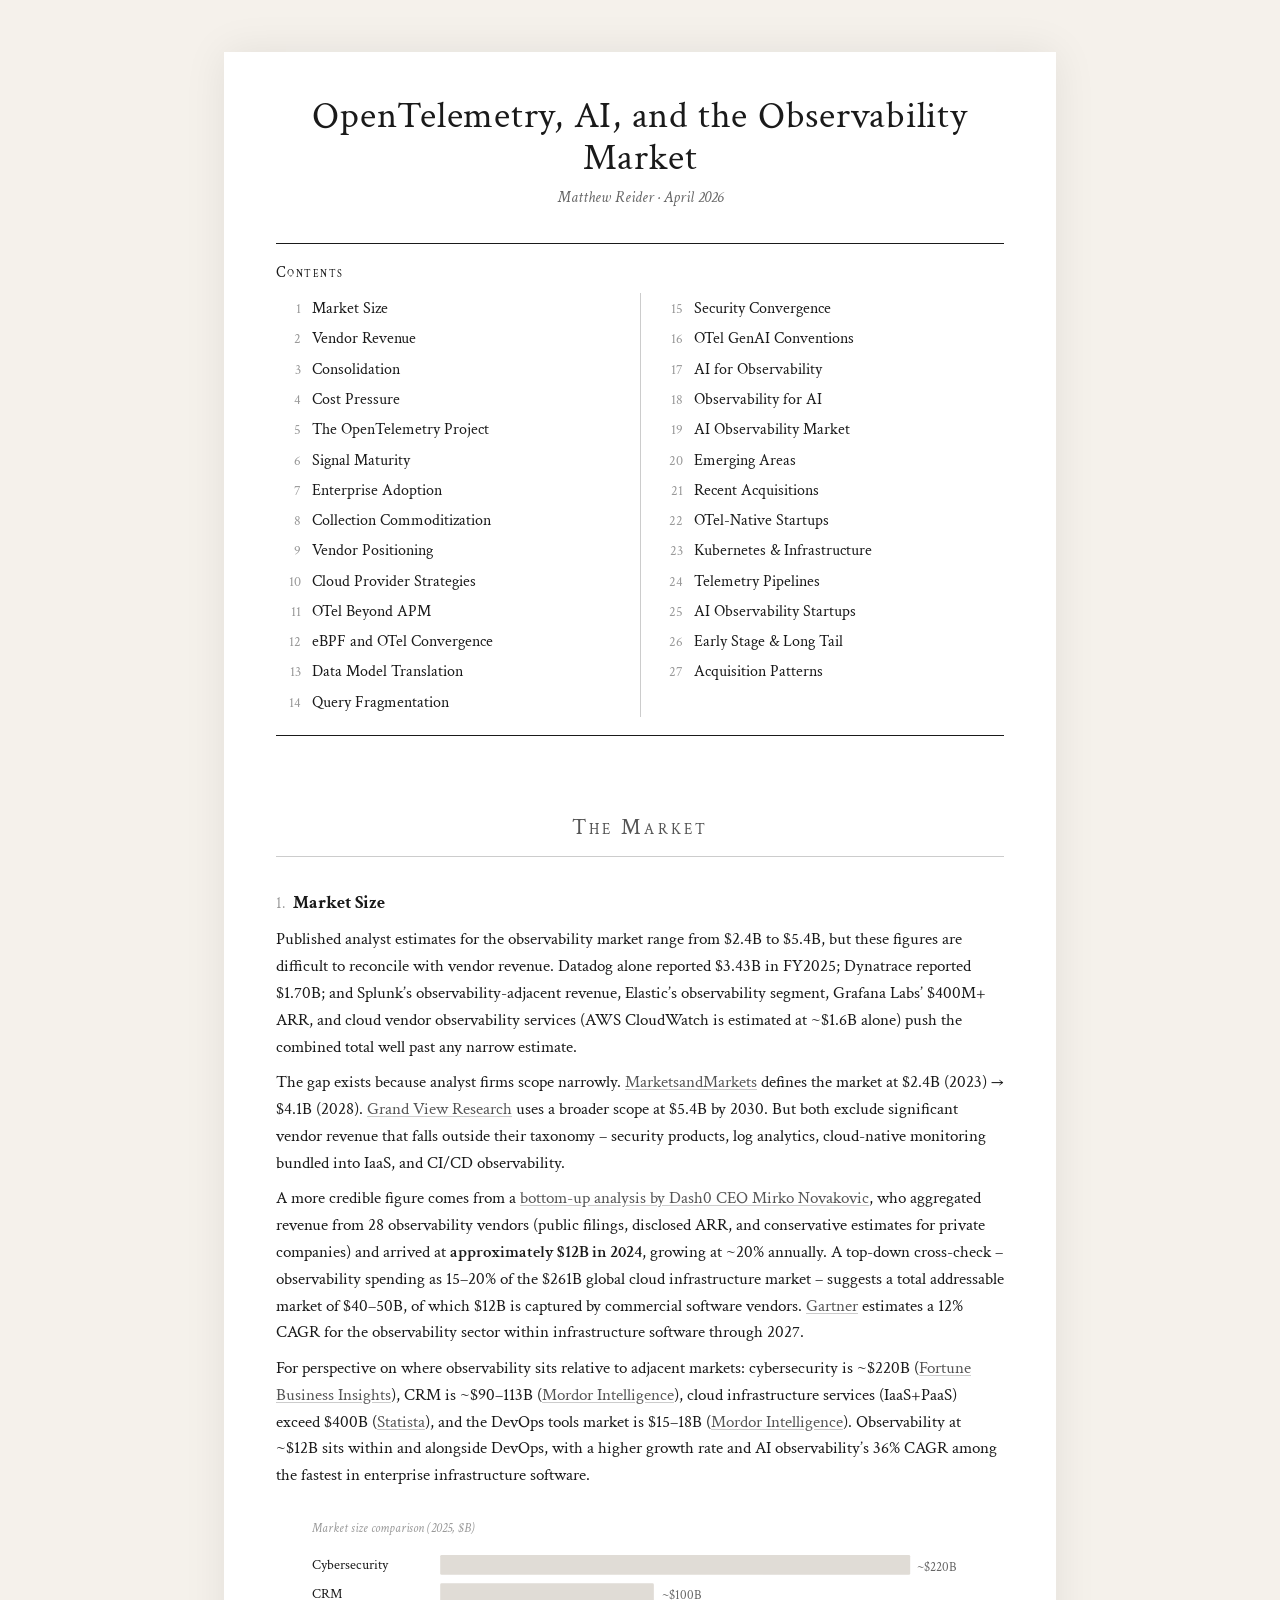
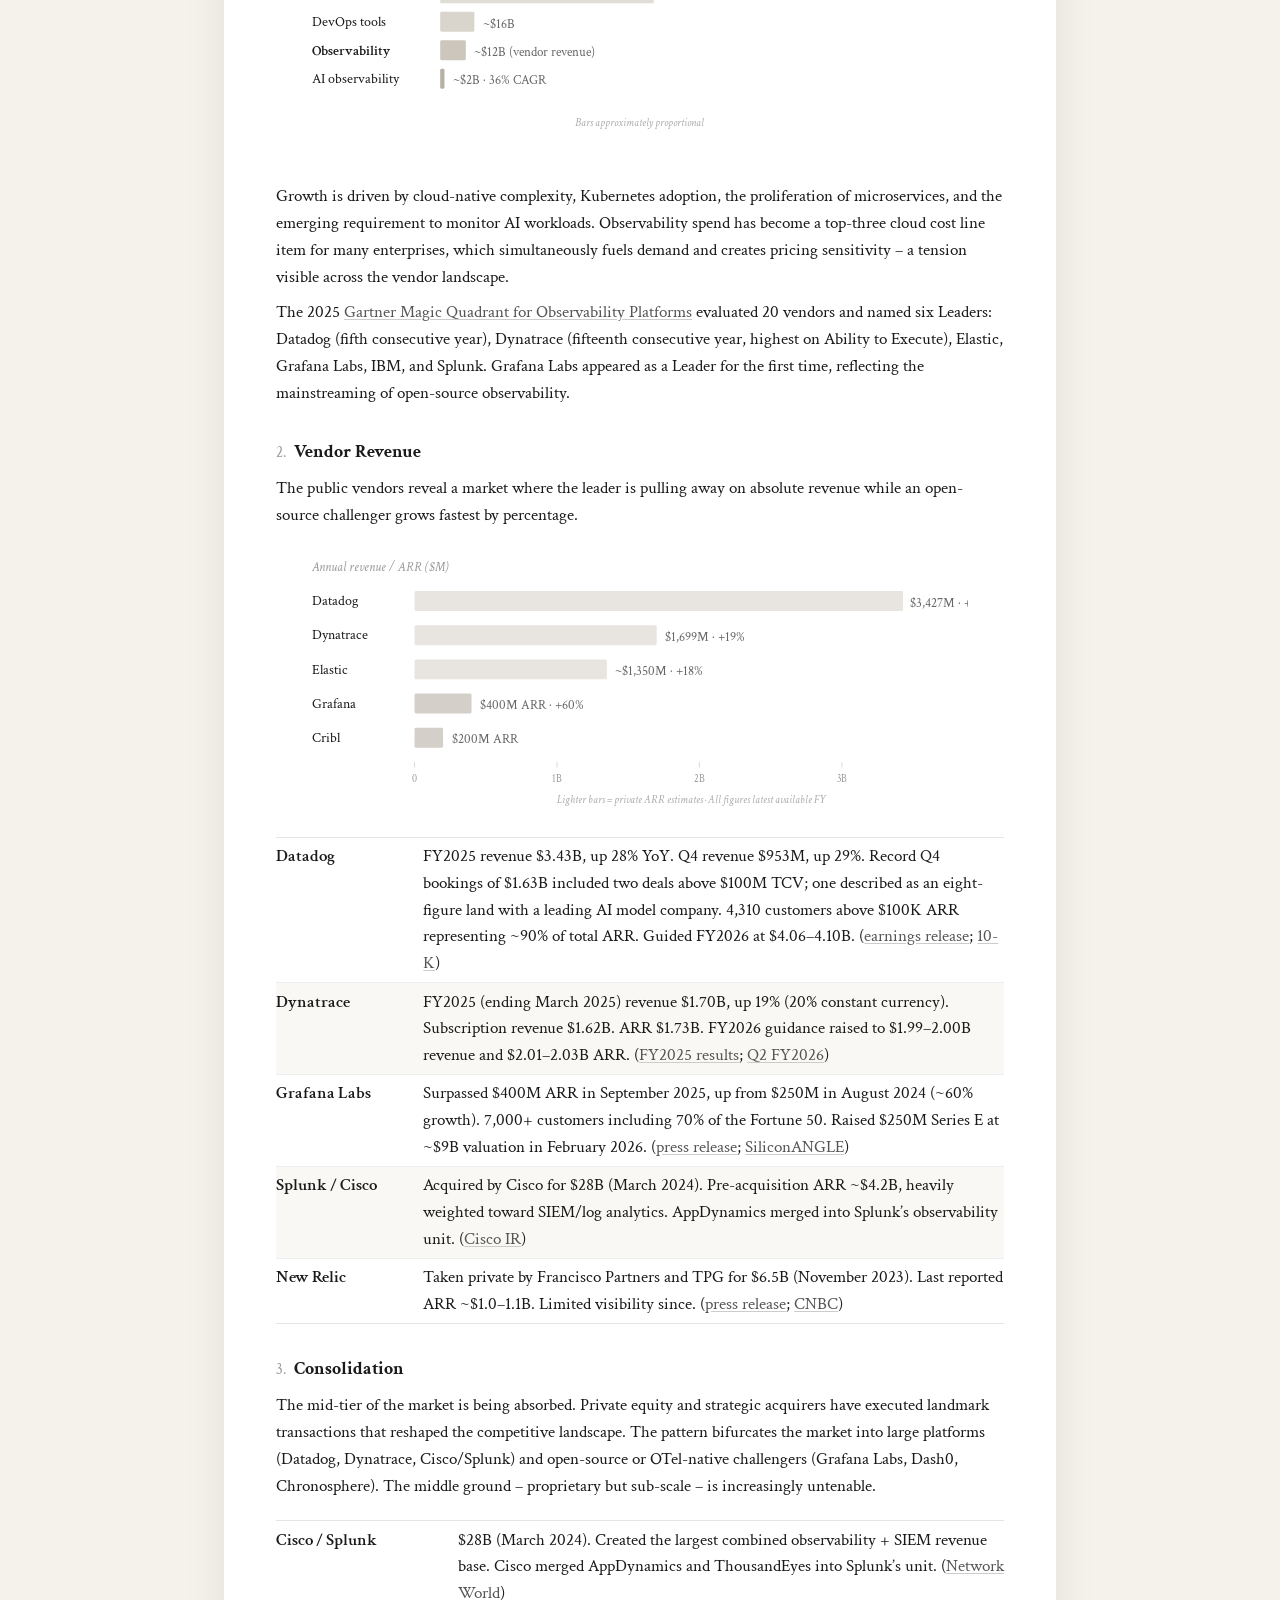
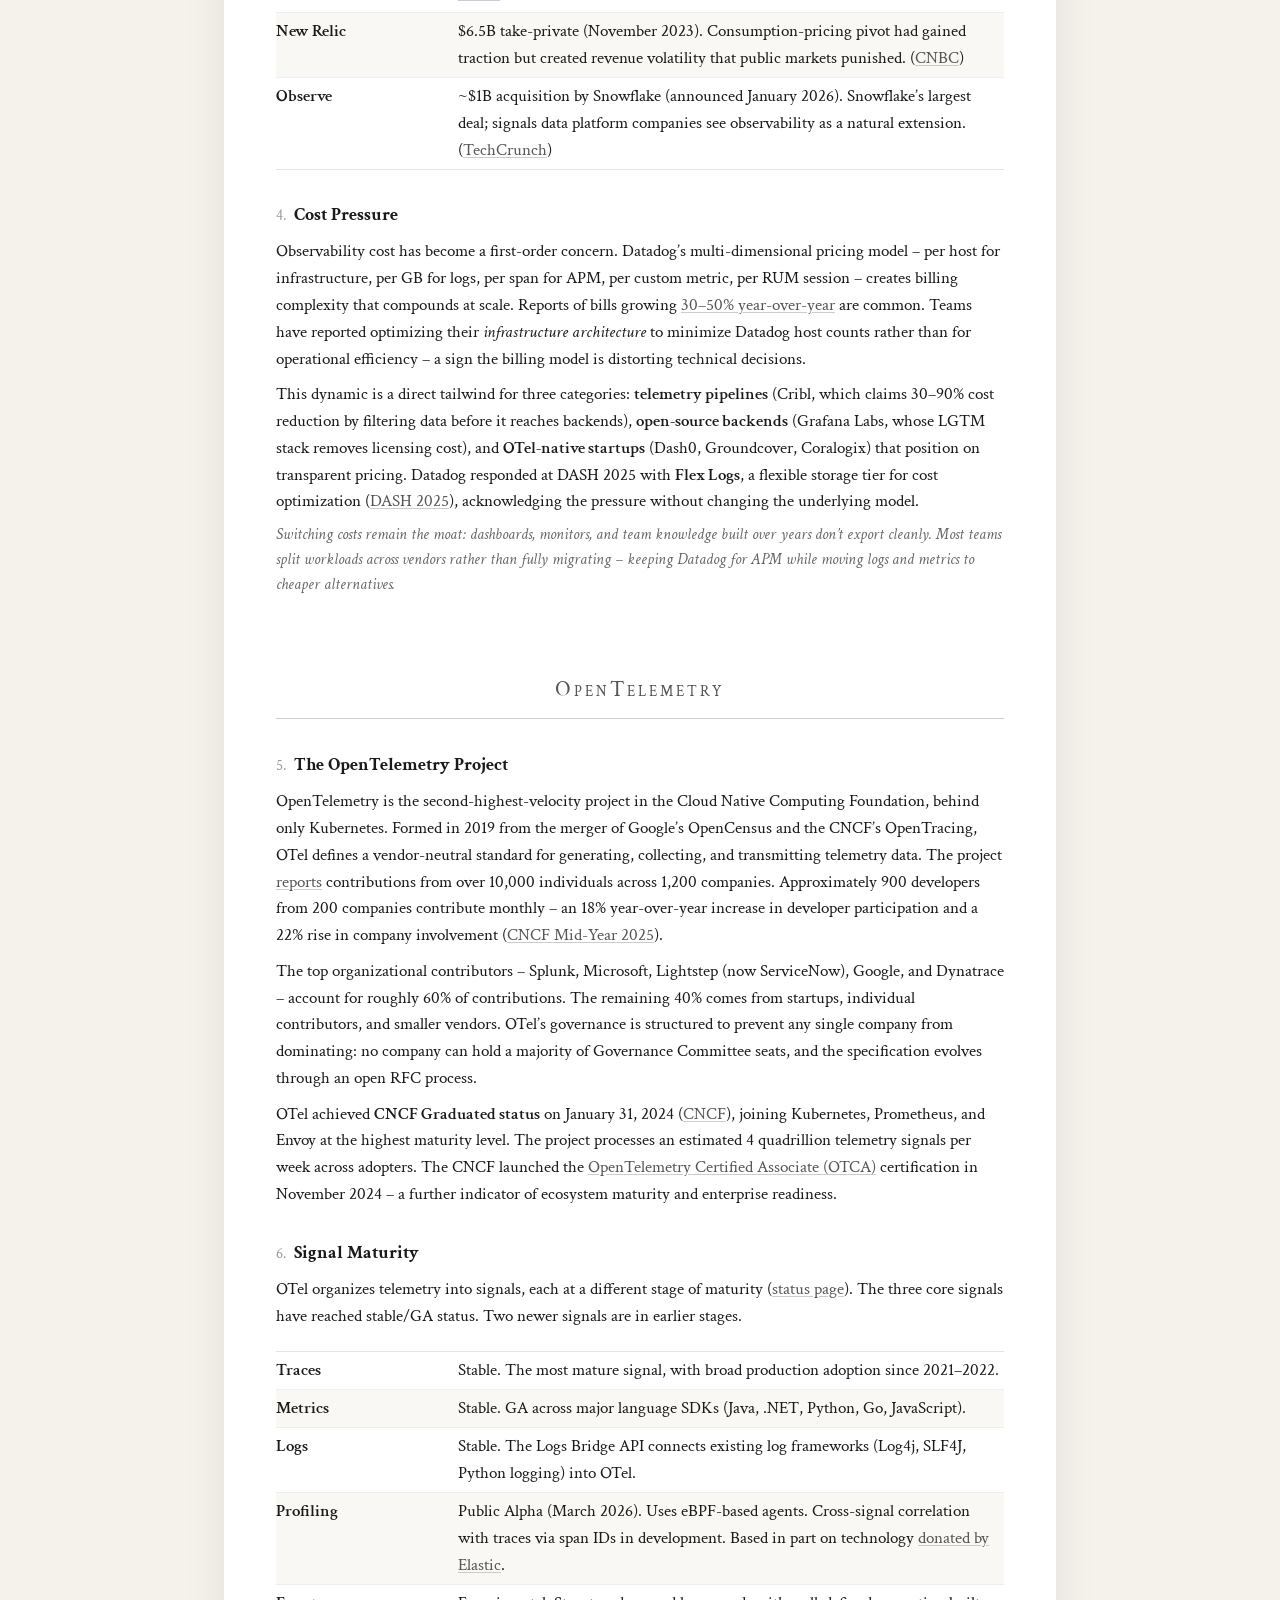
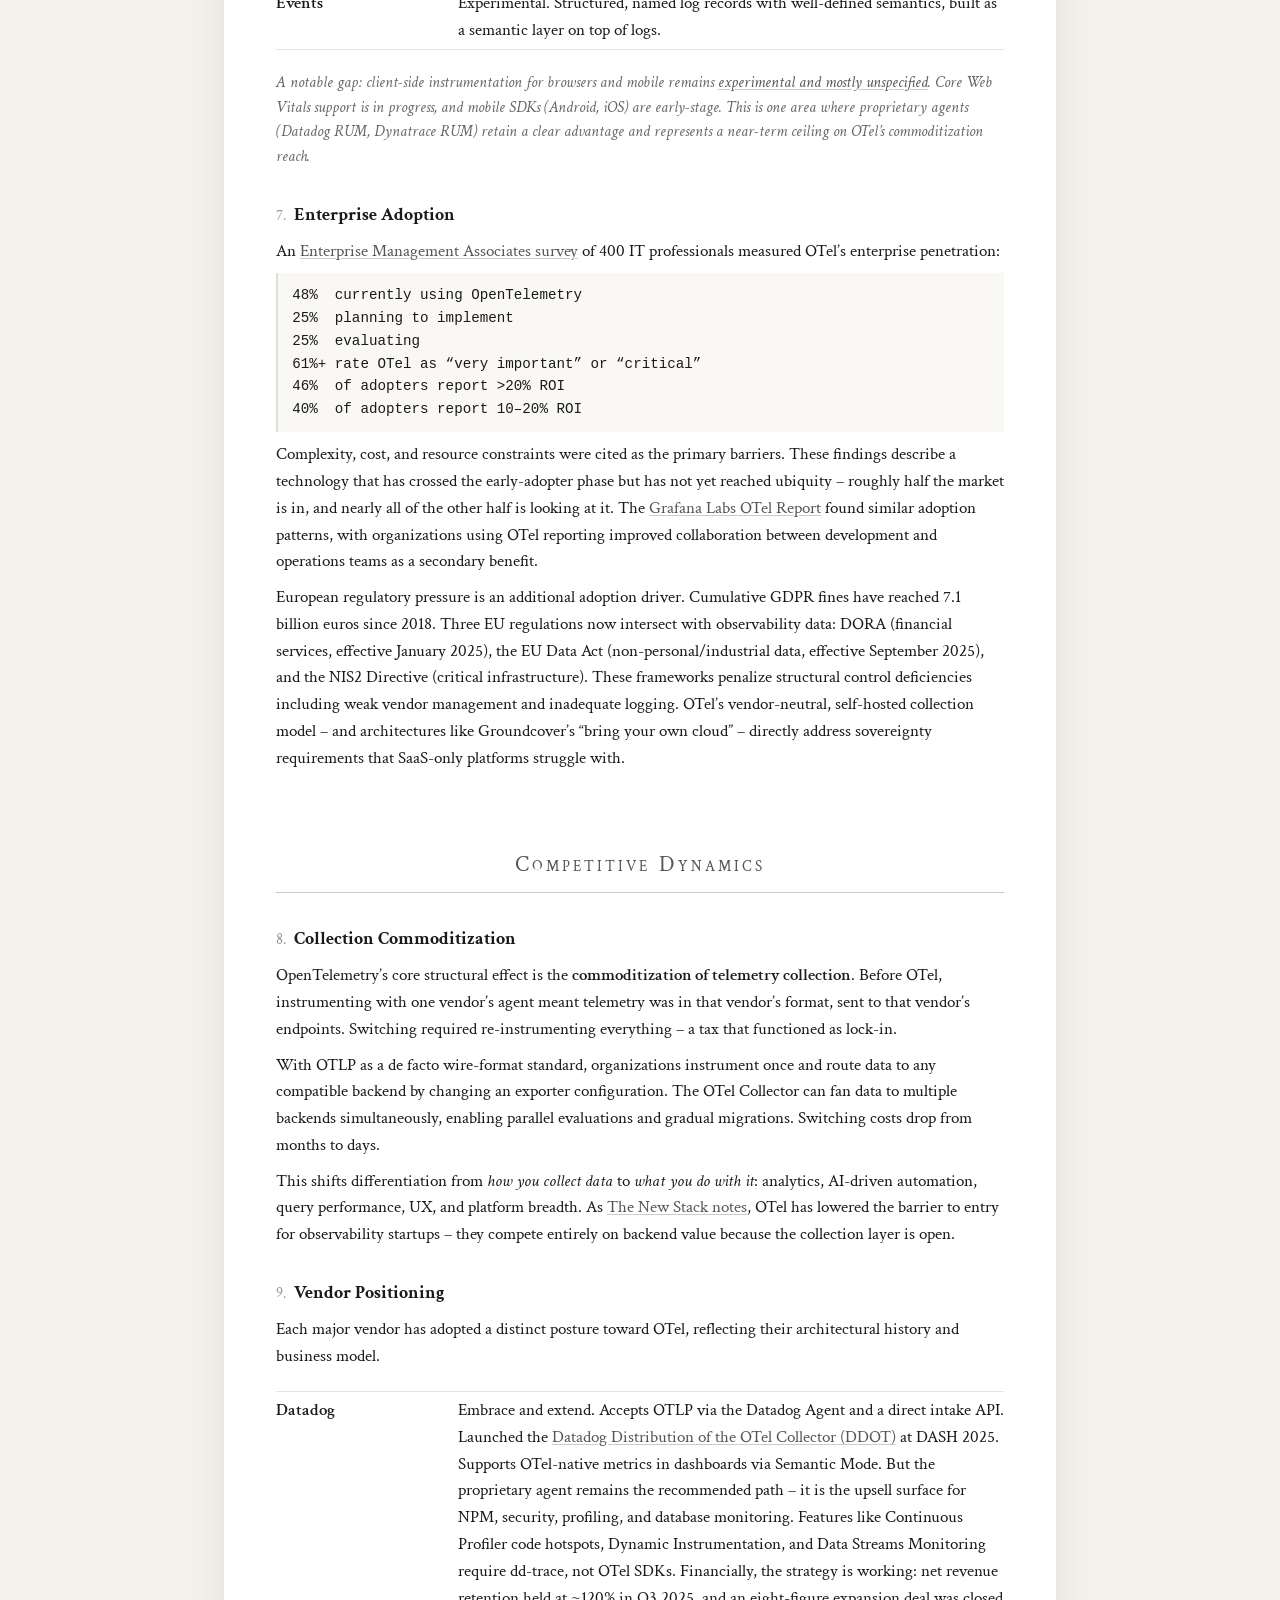
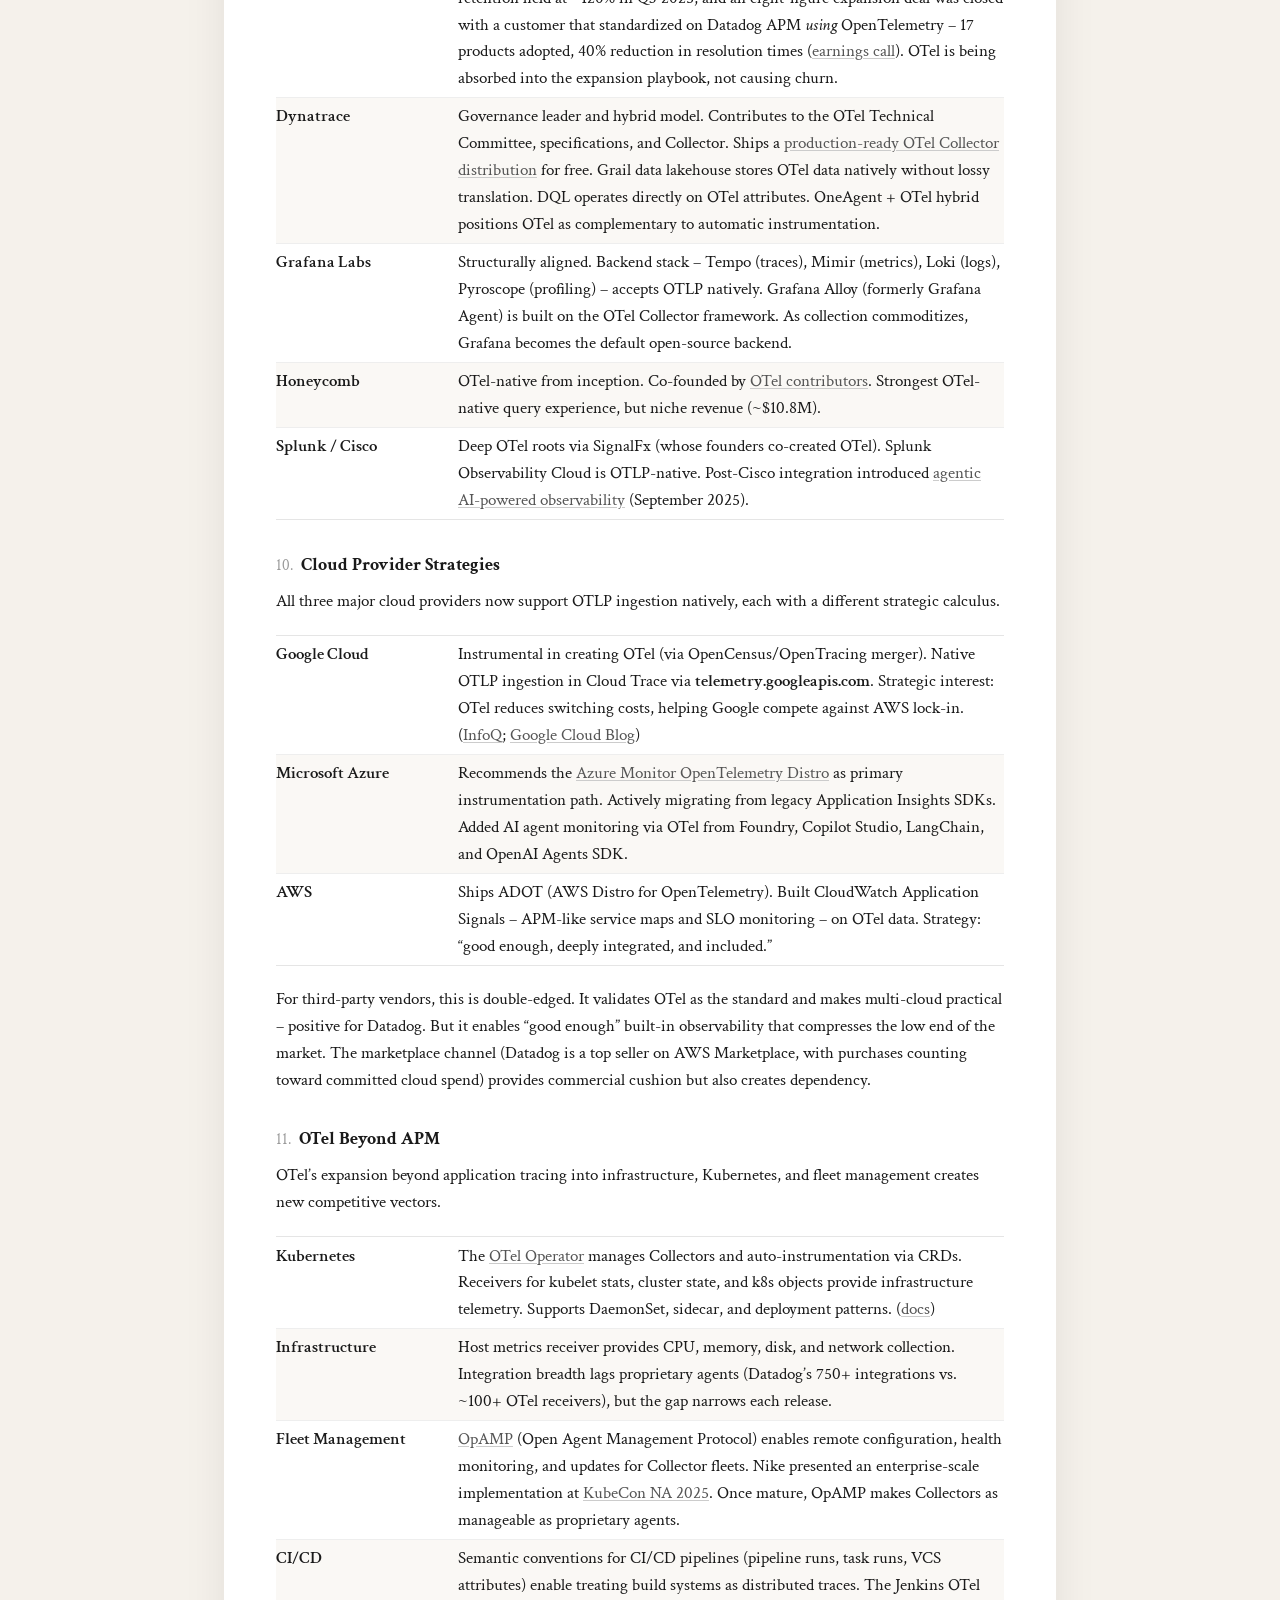
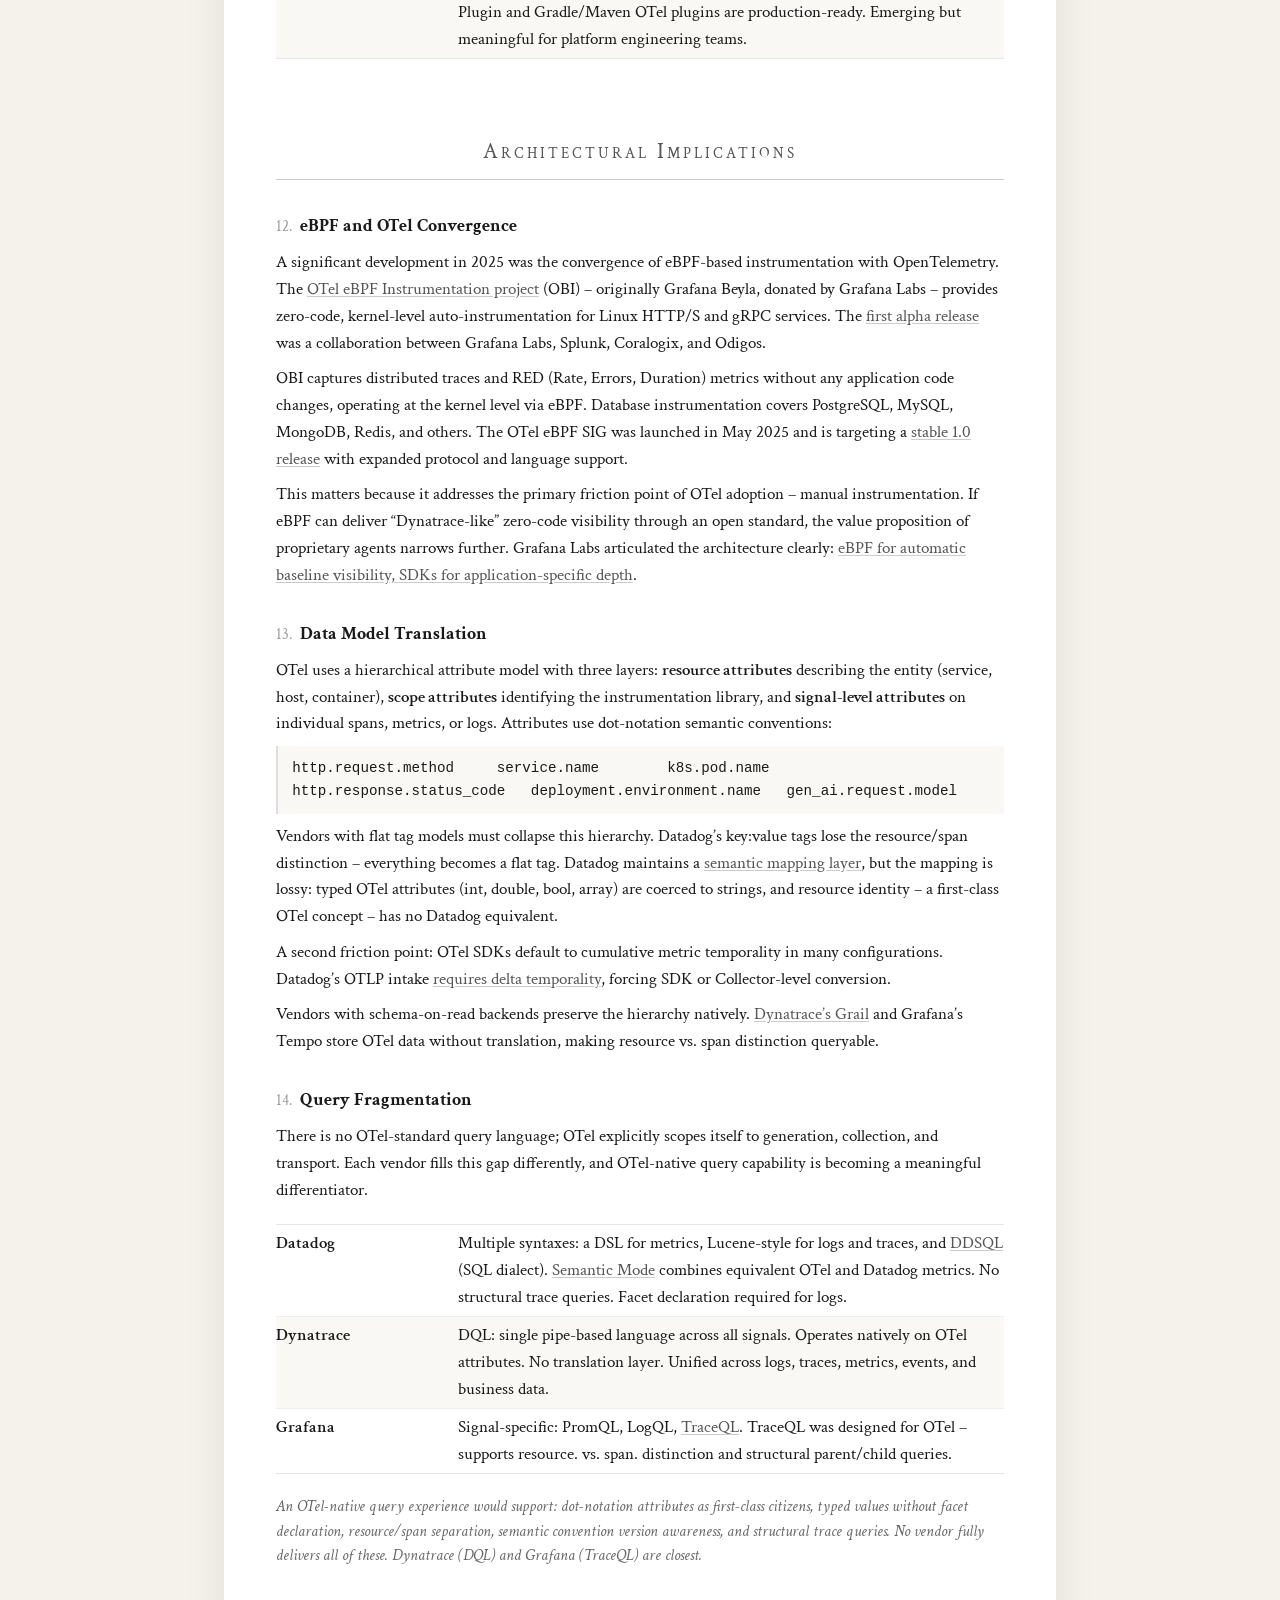
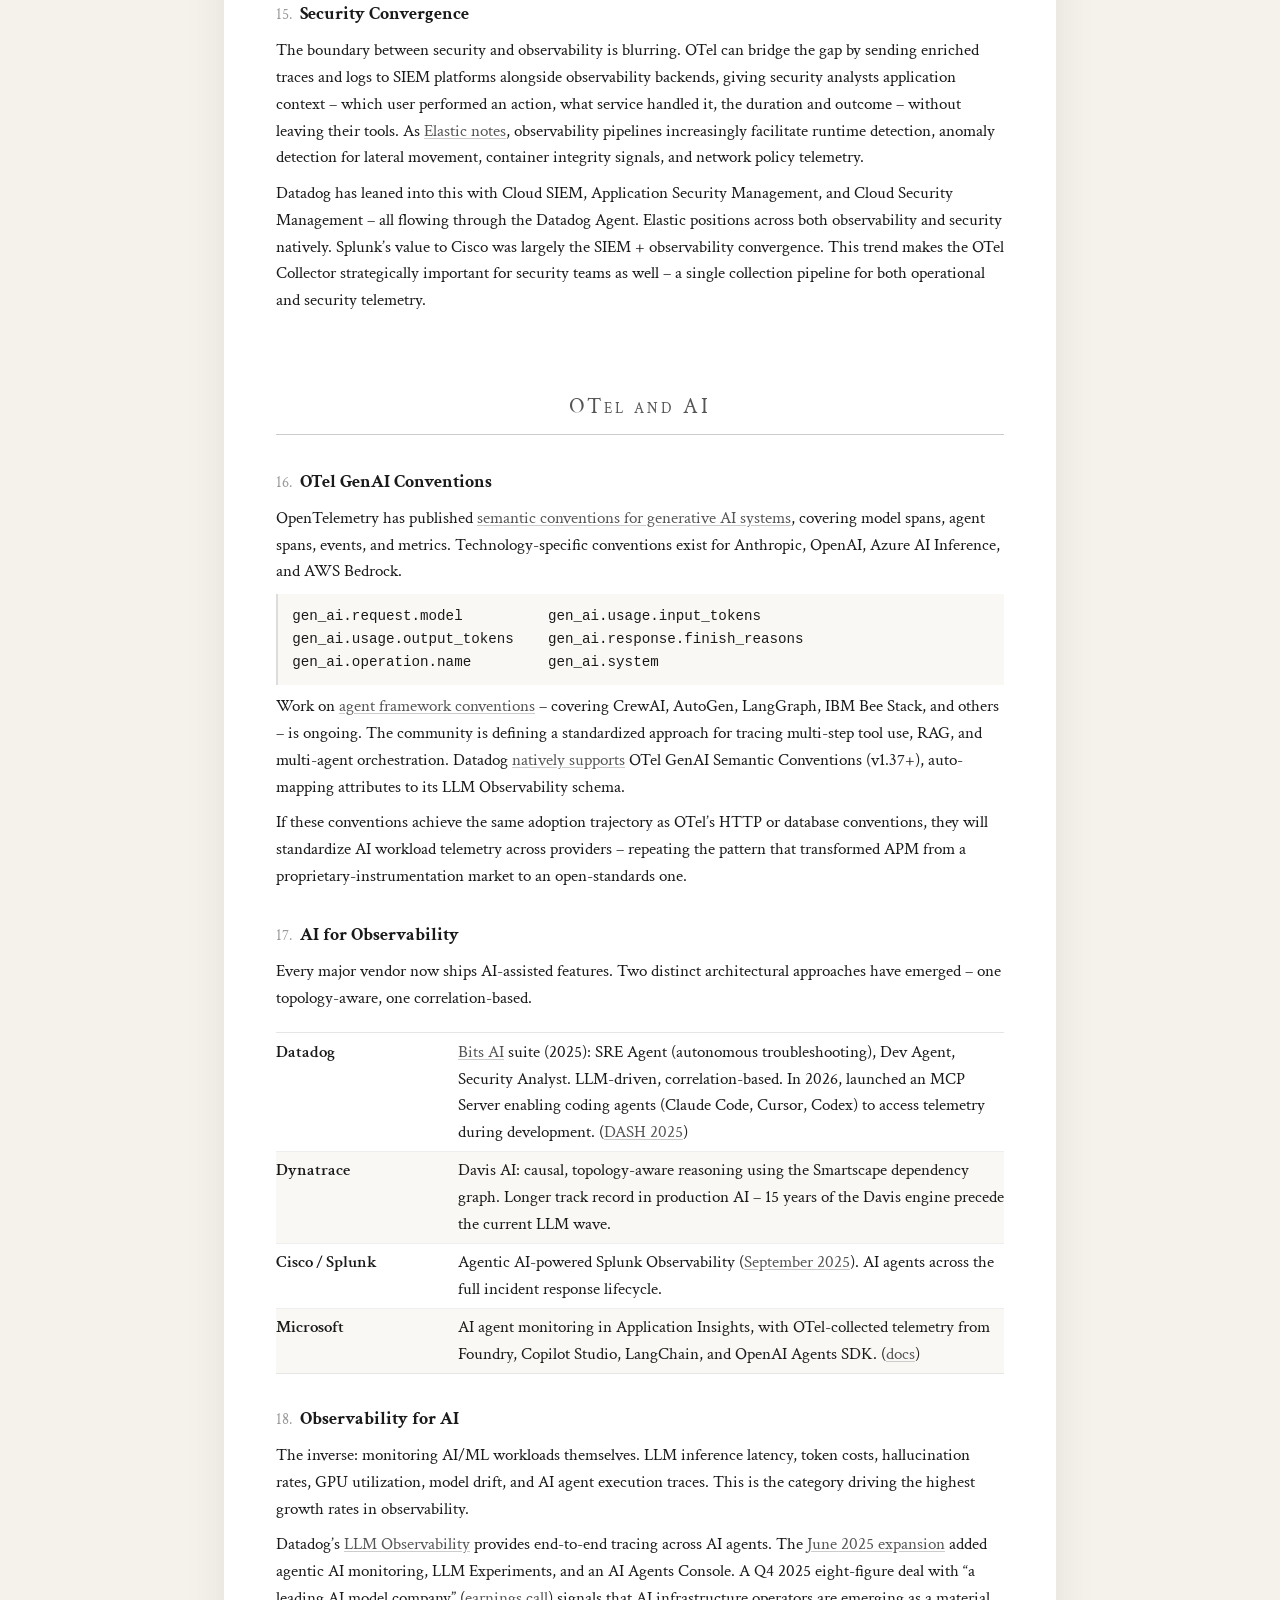
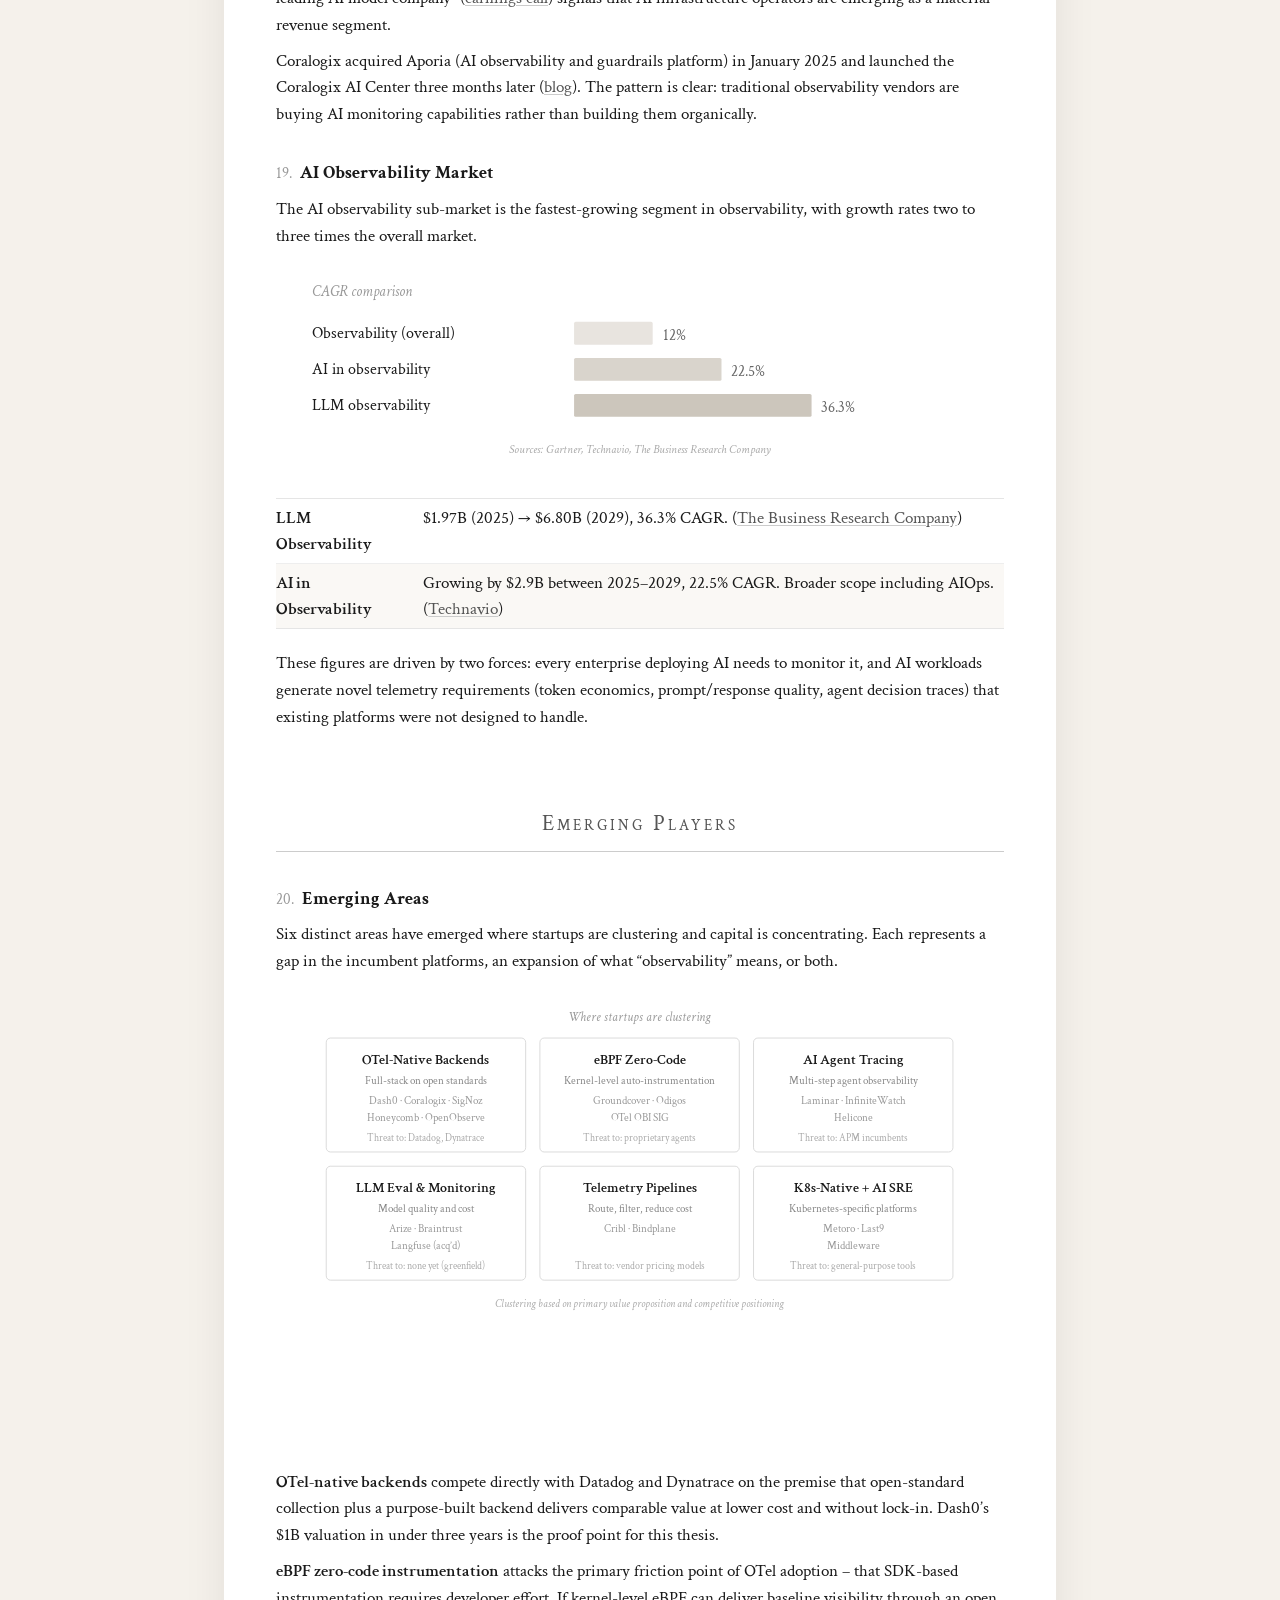
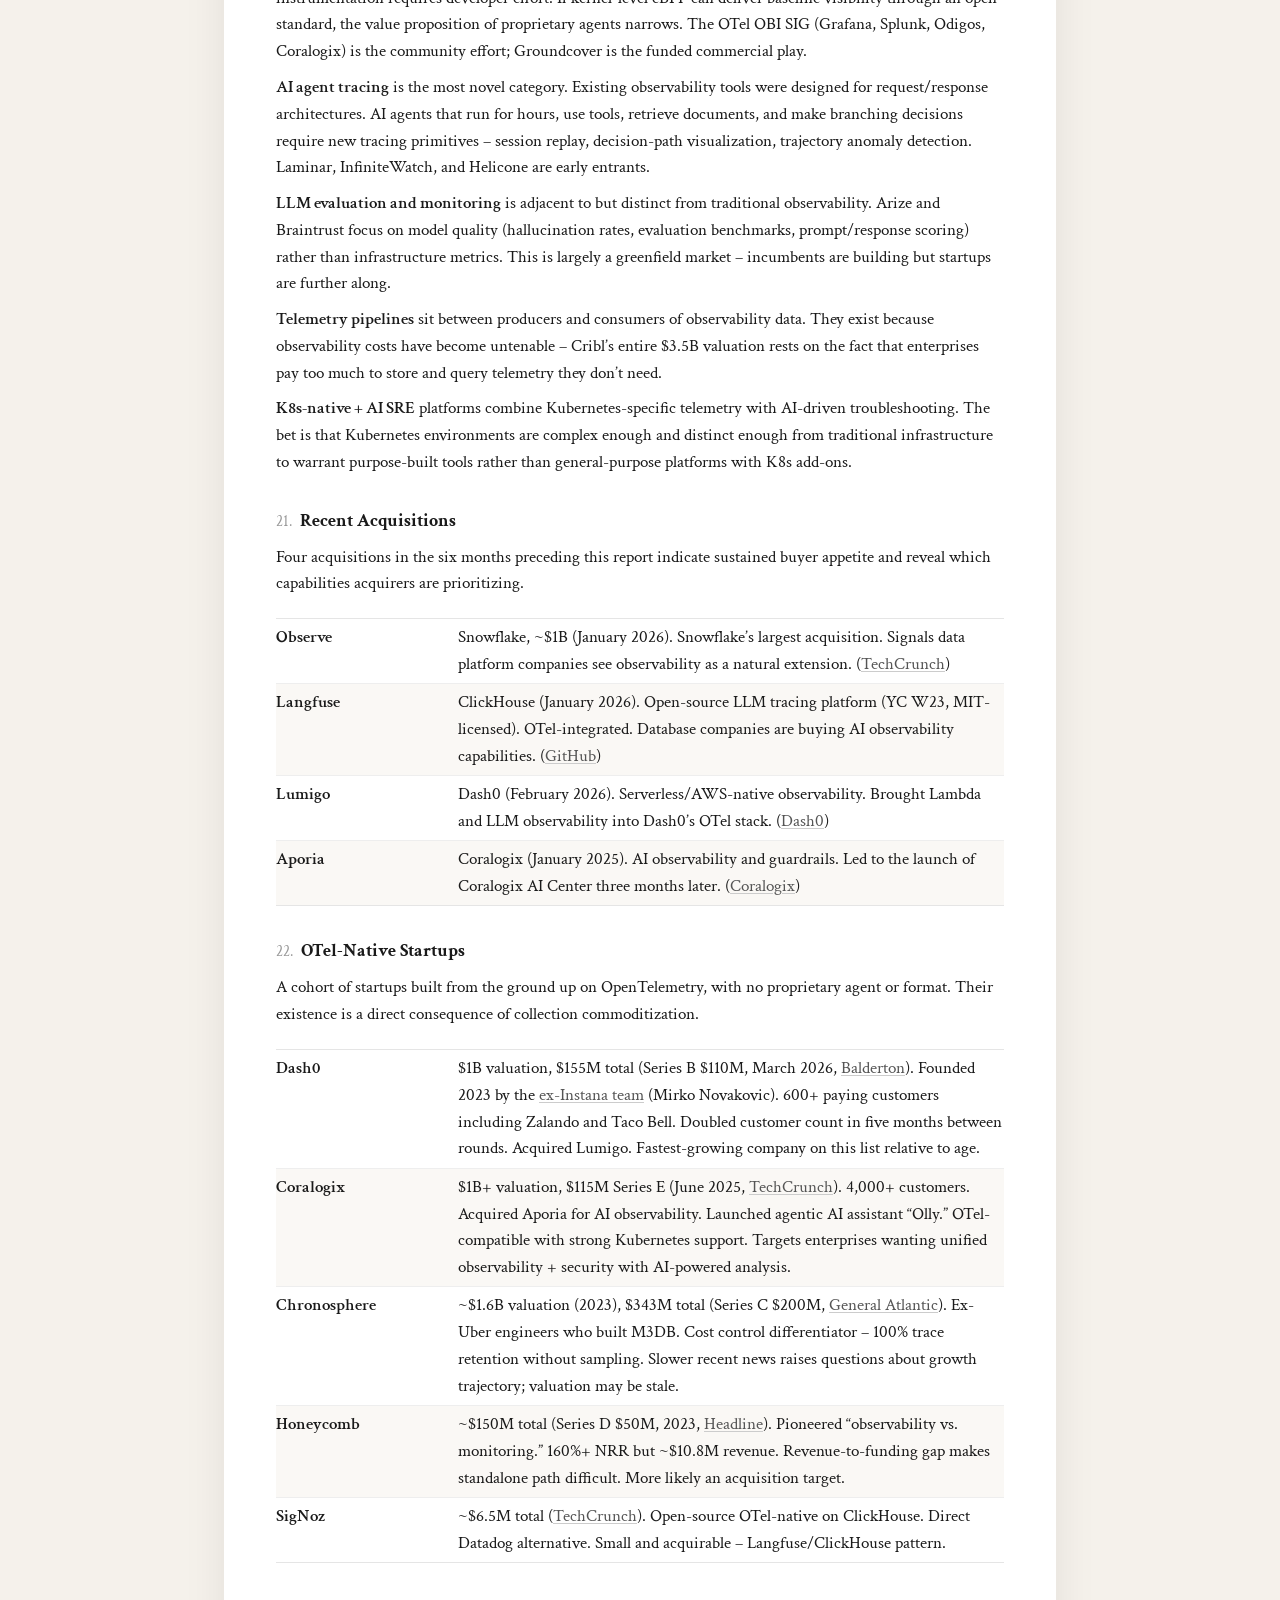
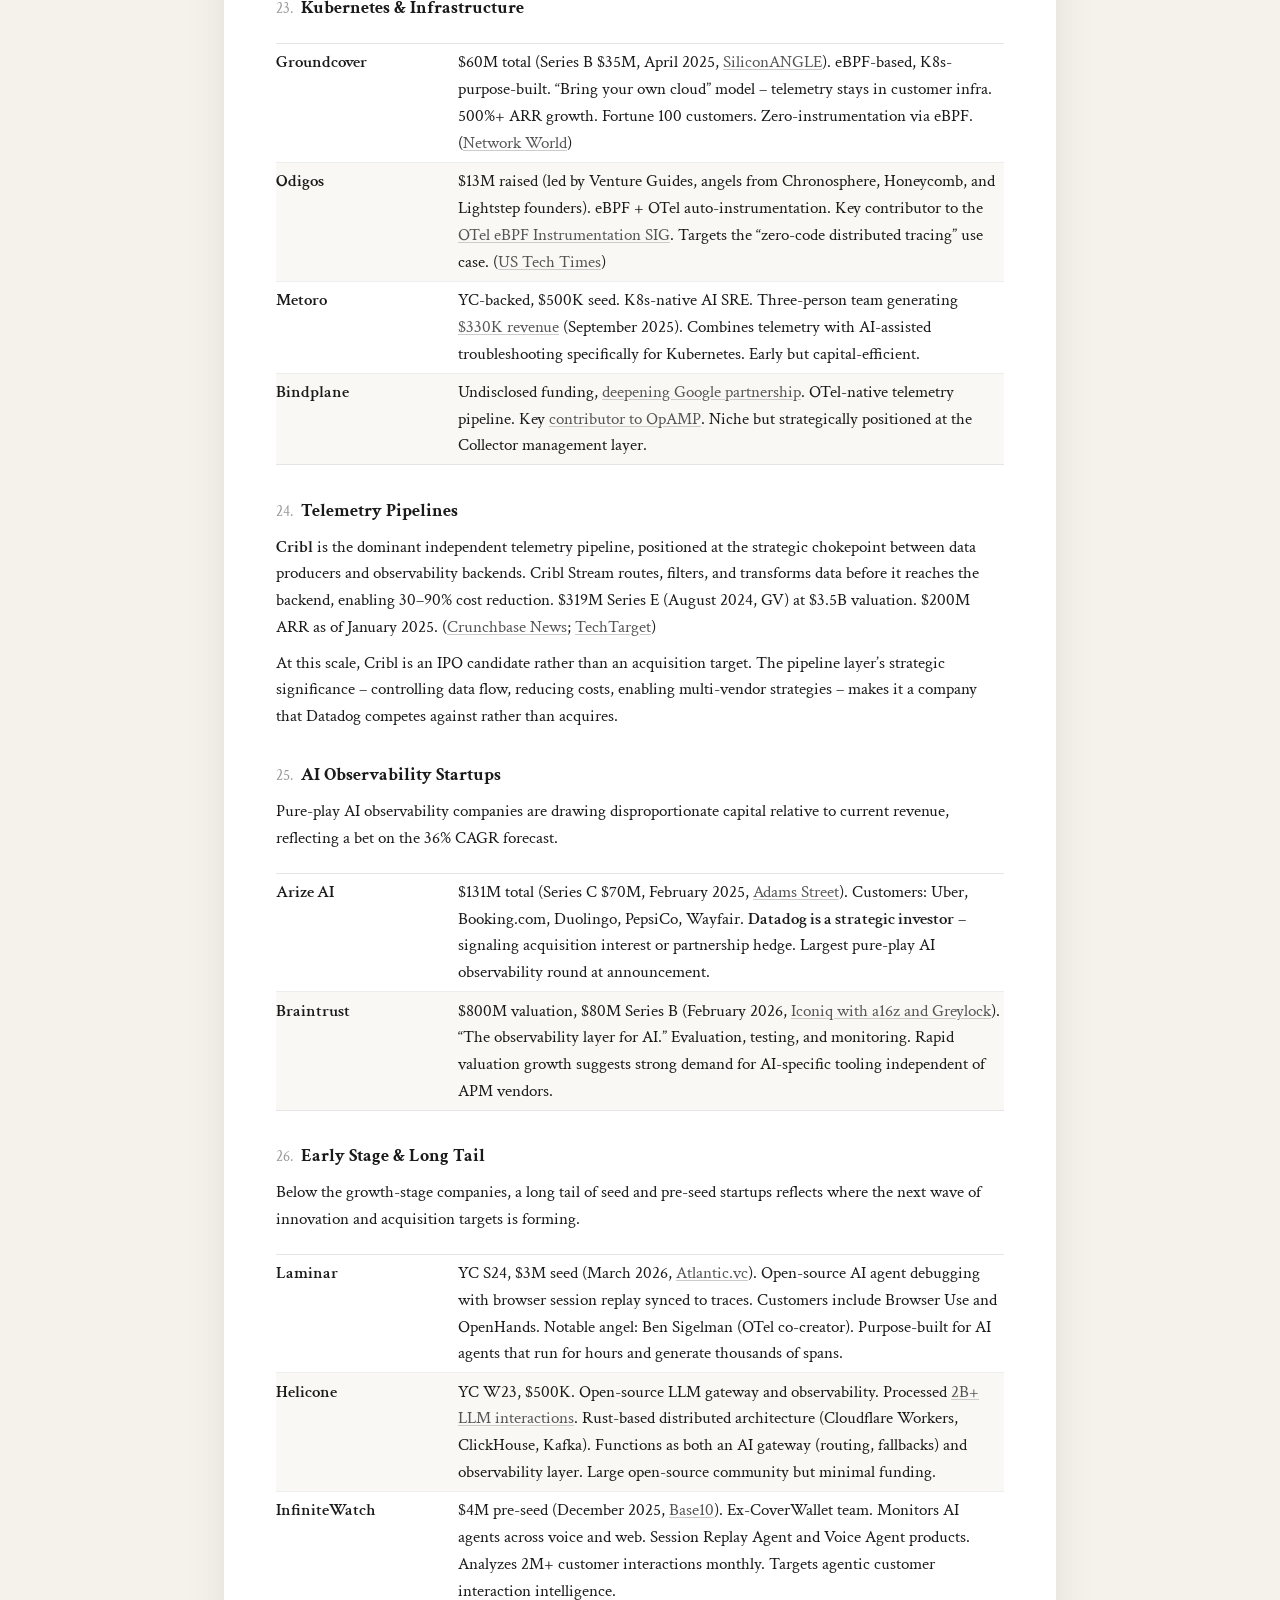
==== commit f3553b88: "Fix market sizing: bottom-up $12B vs narrow analyst estimates, explain gap" ====
--- a/index.html
+++ b/index.html
@@ -51,40 +51,34 @@
 
   <div class="entry" id="market-size">
     <div class="entry-head"><span class="entry-num">1.</span> Market Size</div>
-    <p>Analyst estimates for the observability market vary by scope. Narrow definitions covering observability tools and platforms cluster around $2&ndash;5B. Broader definitions including adjacent infrastructure monitoring reach higher. All agree on double-digit growth.</p>
-    <dl class="defs">
-      <dt>MarketsandMarkets</dt>
-      <dd>$2.4B (2023) &rarr; $4.1B (2028), 11.7% CAGR. Scope: observability tools and platforms. (<a href="https://www.marketsandmarkets.com/Market-Reports/observability-tools-and-platforms-market-69804486.html">report</a>)</dd>
-      <dt>Grand View</dt>
-      <dd>$5.4B by 2030, 10.7% CAGR. Broader scope including adjacent monitoring categories. (<a href="https://www.grandviewresearch.com/industry-analysis/observability-tools-platforms-market-report">report</a>)</dd>
-      <dt>Gartner</dt>
-      <dd>12% CAGR through 2027 for the observability sector within infrastructure software. (<a href="https://www.gartner.com/en/documents/5486095">report</a>)</dd>
-    </dl>
-    <p>For perspective, observability is a small but fast-growing slice of enterprise software. The cybersecurity market is roughly 50x larger at ~$220B (<a href="https://www.fortunebusinessinsights.com/industry-reports/cyber-security-market-101165">Fortune Business Insights</a>); CRM is ~$90&ndash;113B (<a href="https://www.mordorintelligence.com/industry-reports/customer-relationship-management-market">Mordor Intelligence</a>); and cloud infrastructure services (IaaS+PaaS) exceed $400B (<a href="https://www.statista.com/chart/18819/worldwide-market-share-of-leading-cloud-infrastructure-service-providers/">Statista</a>). The closest peer is the DevOps tools market at $15&ndash;18B (<a href="https://www.mordorintelligence.com/industry-reports/devops-market">Mordor Intelligence</a>). Observability sits within and alongside DevOps, but its growth rate outpaces the broader category &ndash; and AI observability&rsquo;s 36% CAGR puts it among the fastest-growing segments in enterprise infrastructure software.</p>
-
-    <svg class="chart" viewBox="0 0 460 165" fill="none" xmlns="http://www.w3.org/2000/svg">
-      <text x="0" y="12" font-family="'Crimson Text', Georgia, serif" font-size="9" fill="#999" font-style="italic">Market size comparison (2025, $B) &ndash; log scale for readability</text>
+    <p>Published analyst estimates for the observability market range from $2.4B to $5.4B, but these figures are difficult to reconcile with vendor revenue. Datadog alone reported $3.43B in FY2025; Dynatrace reported $1.70B; and Splunk&rsquo;s observability-adjacent revenue, Elastic&rsquo;s observability segment, Grafana Labs&rsquo; $400M+ ARR, and cloud vendor observability services (AWS CloudWatch is estimated at ~$1.6B alone) push the combined total well past any narrow estimate.</p>
+    <p>The gap exists because analyst firms scope narrowly. <a href="https://www.marketsandmarkets.com/Market-Reports/observability-tools-and-platforms-market-69804486.html">MarketsandMarkets</a> defines the market at $2.4B (2023) &rarr; $4.1B (2028). <a href="https://www.grandviewresearch.com/industry-analysis/observability-tools-platforms-market-report">Grand View Research</a> uses a broader scope at $5.4B by 2030. But both exclude significant vendor revenue that falls outside their taxonomy &ndash; security products, log analytics, cloud-native monitoring bundled into IaaS, and CI/CD observability.</p>
+    <p>A more credible figure comes from a <a href="https://www.dash0.com/blog/rethinking-the-observability-market-my-usd12b-estimate-for-2024">bottom-up analysis by Dash0 CEO Mirko Novakovic</a>, who aggregated revenue from 28 observability vendors (public filings, disclosed ARR, and conservative estimates for private companies) and arrived at <span class="term">approximately $12B in 2024</span>, growing at ~20% annually. A top-down cross-check &ndash; observability spending as 15&ndash;20% of the $261B global cloud infrastructure market &ndash; suggests a total addressable market of $40&ndash;50B, of which $12B is captured by commercial software vendors. <a href="https://www.gartner.com/en/documents/5486095">Gartner</a> estimates a 12% CAGR for the observability sector within infrastructure software through 2027.</p>
+    <p>For perspective on where observability sits relative to adjacent markets: cybersecurity is ~$220B (<a href="https://www.fortunebusinessinsights.com/industry-reports/cyber-security-market-101165">Fortune Business Insights</a>), CRM is ~$90&ndash;113B (<a href="https://www.mordorintelligence.com/industry-reports/customer-relationship-management-market">Mordor Intelligence</a>), cloud infrastructure services (IaaS+PaaS) exceed $400B (<a href="https://www.statista.com/chart/18819/worldwide-market-share-of-leading-cloud-infrastructure-service-providers/">Statista</a>), and the DevOps tools market is $15&ndash;18B (<a href="https://www.mordorintelligence.com/industry-reports/devops-market">Mordor Intelligence</a>). Observability at ~$12B sits within and alongside DevOps, with a higher growth rate and AI observability&rsquo;s 36% CAGR among the fastest in enterprise infrastructure software.</p>
+
+    <svg class="chart" viewBox="0 0 460 170" fill="none" xmlns="http://www.w3.org/2000/svg">
+      <text x="0" y="12" font-family="'Crimson Text', Georgia, serif" font-size="9" fill="#999" font-style="italic">Market size comparison (2025, $B)</text>
       <!-- Cybersecurity -->
       <text x="0" y="38" font-family="'Crimson Text', Georgia, serif" font-size="10" fill="#1a1a1a">Cybersecurity</text>
       <rect x="90" y="28" width="330" height="14" fill="#e0dcd6" rx="1"/>
       <text x="425" y="39" font-family="'Crimson Text', Georgia, serif" font-size="9" fill="#666">~$220B</text>
       <!-- CRM -->
       <text x="0" y="58" font-family="'Crimson Text', Georgia, serif" font-size="10" fill="#1a1a1a">CRM</text>
-      <rect x="90" y="48" width="200" height="14" fill="#e0dcd6" rx="1"/>
-      <text x="296" y="59" font-family="'Crimson Text', Georgia, serif" font-size="9" fill="#666">~$100B</text>
+      <rect x="90" y="48" width="150" height="14" fill="#e0dcd6" rx="1"/>
+      <text x="246" y="59" font-family="'Crimson Text', Georgia, serif" font-size="9" fill="#666">~$100B</text>
       <!-- DevOps -->
       <text x="0" y="78" font-family="'Crimson Text', Georgia, serif" font-size="10" fill="#1a1a1a">DevOps tools</text>
-      <rect x="90" y="68" width="55" height="14" fill="#d9d4cc" rx="1"/>
-      <text x="151" y="79" font-family="'Crimson Text', Georgia, serif" font-size="9" fill="#666">~$16B</text>
+      <rect x="90" y="68" width="24" height="14" fill="#d9d4cc" rx="1"/>
+      <text x="120" y="79" font-family="'Crimson Text', Georgia, serif" font-size="9" fill="#666">~$16B</text>
       <!-- Observability -->
       <text x="0" y="98" font-family="'Crimson Text', Georgia, serif" font-size="10" fill="#1a1a1a" font-weight="600">Observability</text>
       <rect x="90" y="88" width="18" height="14" fill="#ccc6bc" rx="1"/>
-      <text x="114" y="99" font-family="'Crimson Text', Georgia, serif" font-size="9" fill="#666">~$4B</text>
+      <text x="114" y="99" font-family="'Crimson Text', Georgia, serif" font-size="9" fill="#666">~$12B (vendor revenue)</text>
       <!-- AI Observability -->
       <text x="0" y="118" font-family="'Crimson Text', Georgia, serif" font-size="10" fill="#1a1a1a">AI observability</text>
-      <rect x="90" y="108" width="8" height="14" fill="#b8b0a5" rx="1"/>
-      <text x="104" y="119" font-family="'Crimson Text', Georgia, serif" font-size="9" fill="#666">~$2B &middot; 36% CAGR</text>
-      <text x="230" y="145" font-family="'Crimson Text', Georgia, serif" font-size="7.5" fill="#aaa" font-style="italic" text-anchor="middle">Bars not to scale &ndash; illustrative relative sizing</text>
+      <rect x="90" y="108" width="3" height="14" fill="#b8b0a5" rx="1"/>
+      <text x="99" y="119" font-family="'Crimson Text', Georgia, serif" font-size="9" fill="#666">~$2B &middot; 36% CAGR</text>
+      <text x="230" y="148" font-family="'Crimson Text', Georgia, serif" font-size="7.5" fill="#aaa" font-style="italic" text-anchor="middle">Bars approximately proportional</text>
     </svg>
 
     <p>Growth is driven by cloud-native complexity, Kubernetes adoption, the proliferation of microservices, and the emerging requirement to monitor AI workloads. Observability spend has become a top-three cloud cost line item for many enterprises, which simultaneously fuels demand and creates pricing sensitivity &ndash; a tension visible across the vendor landscape.</p>
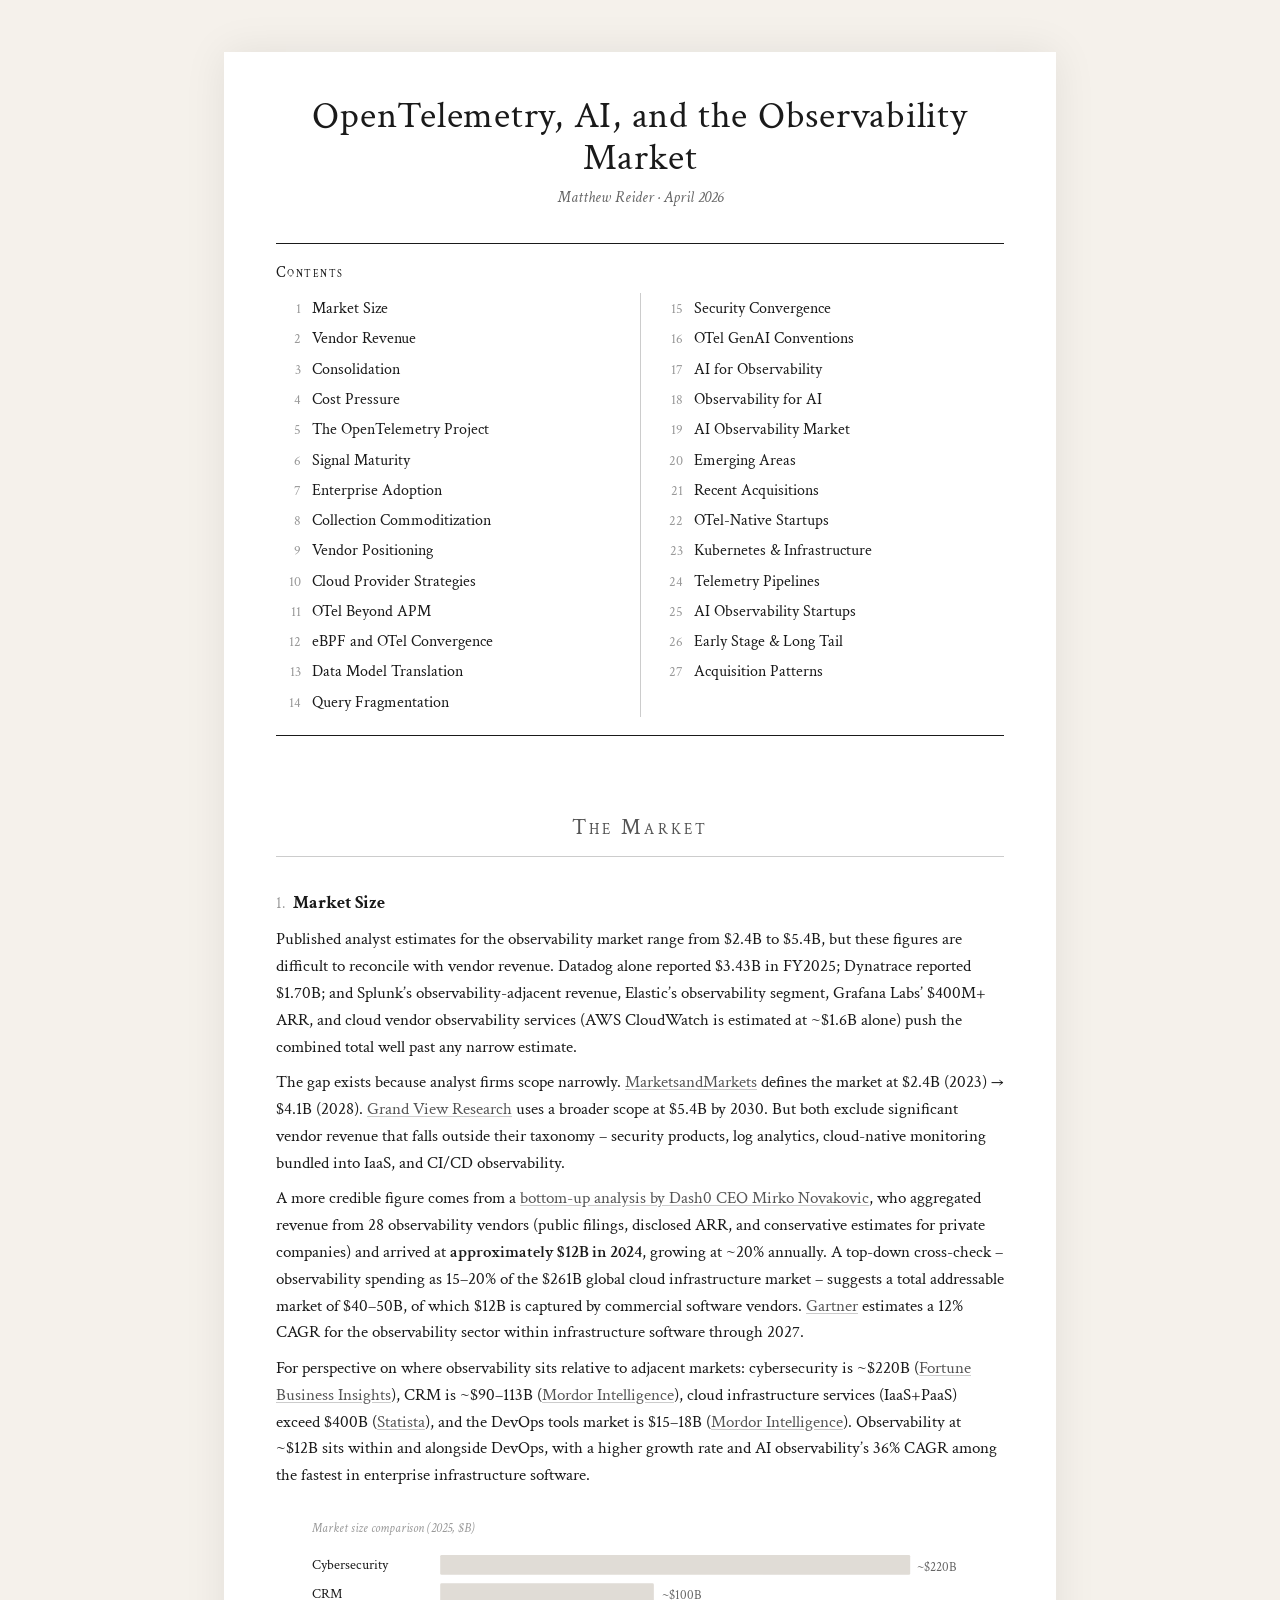
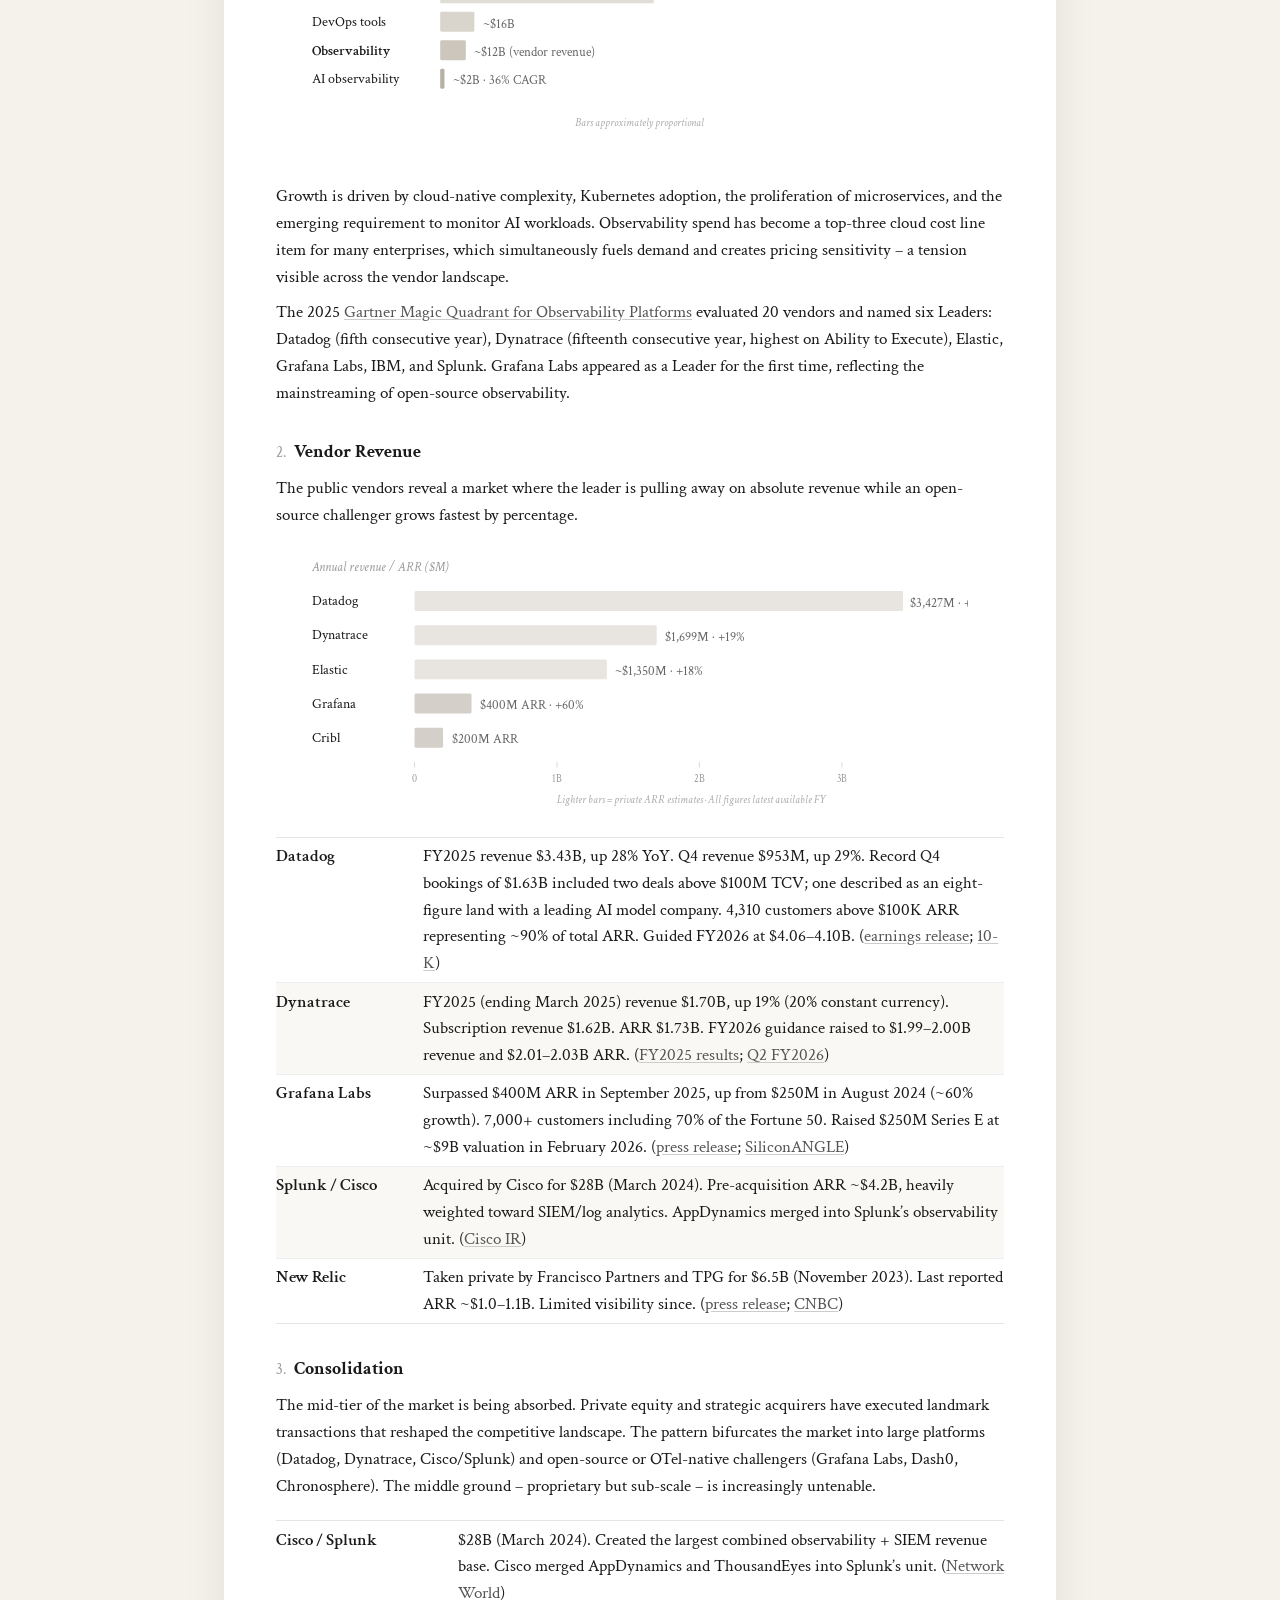
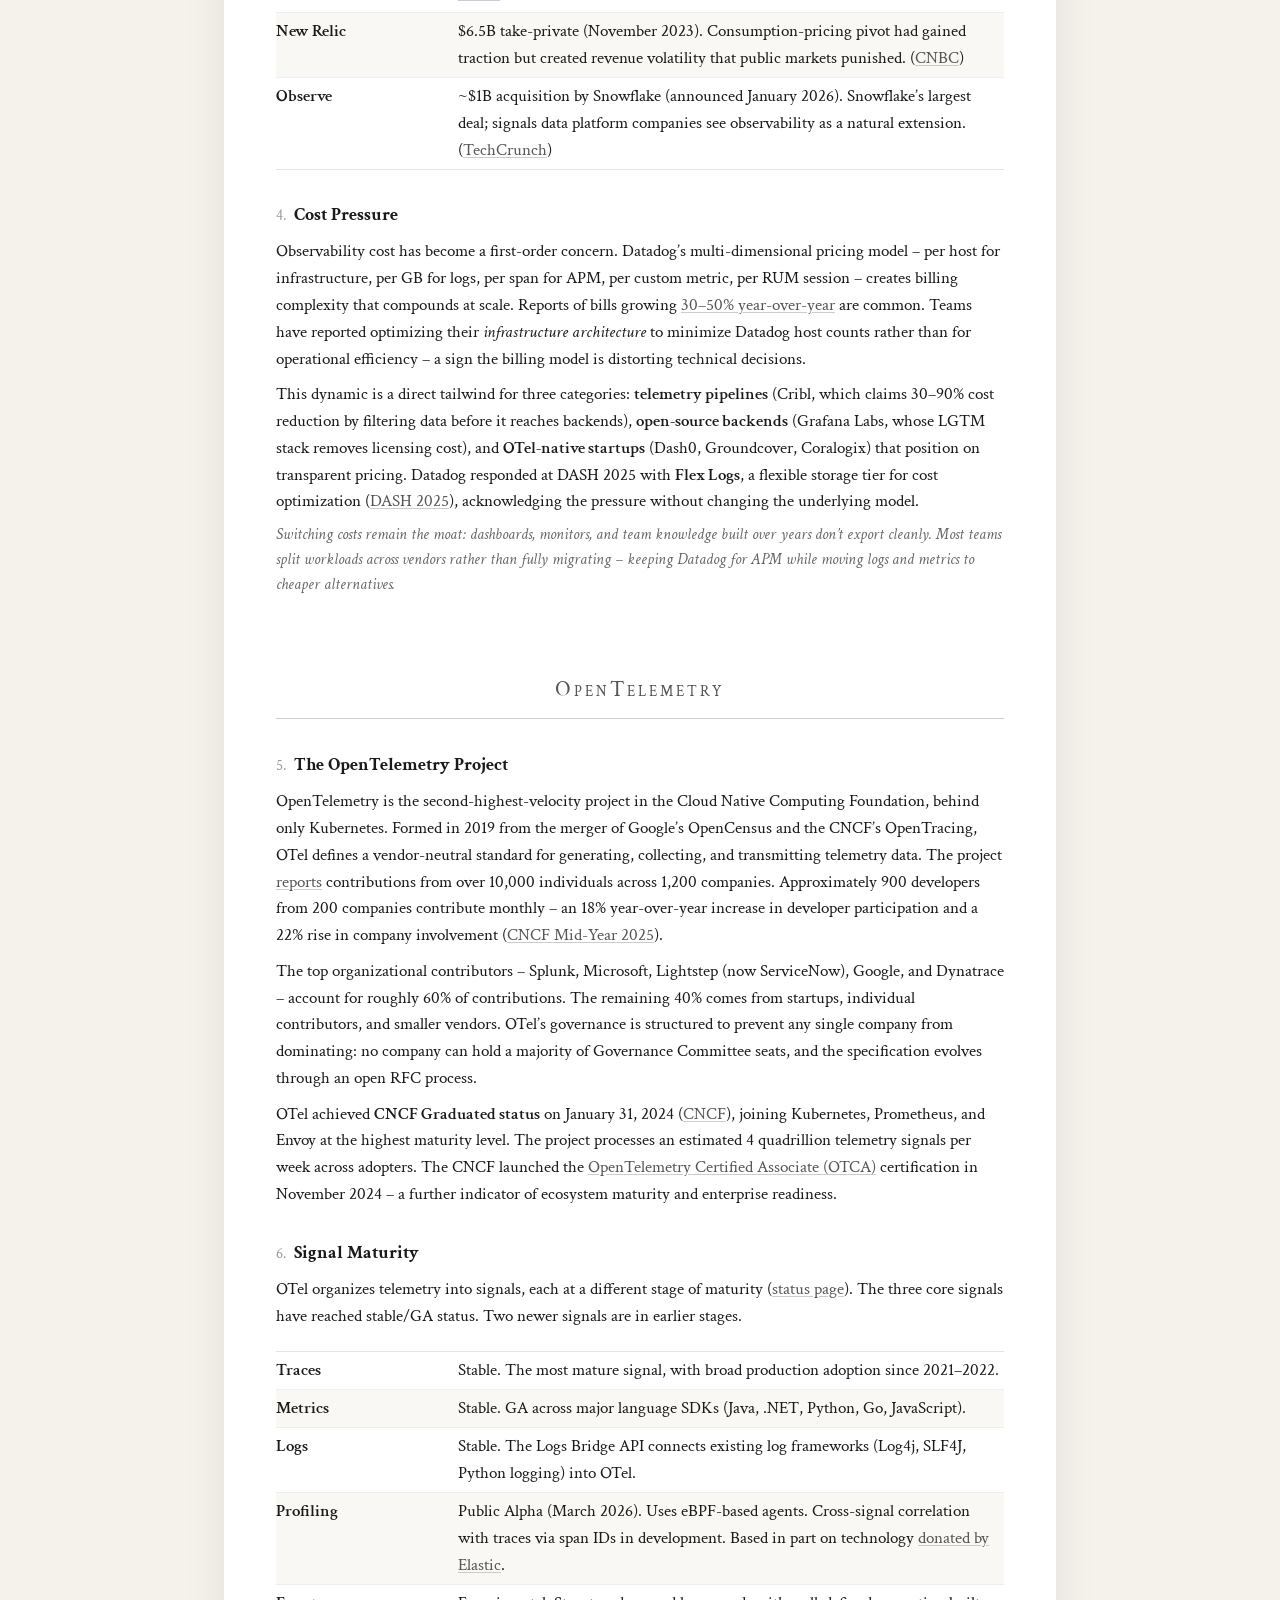
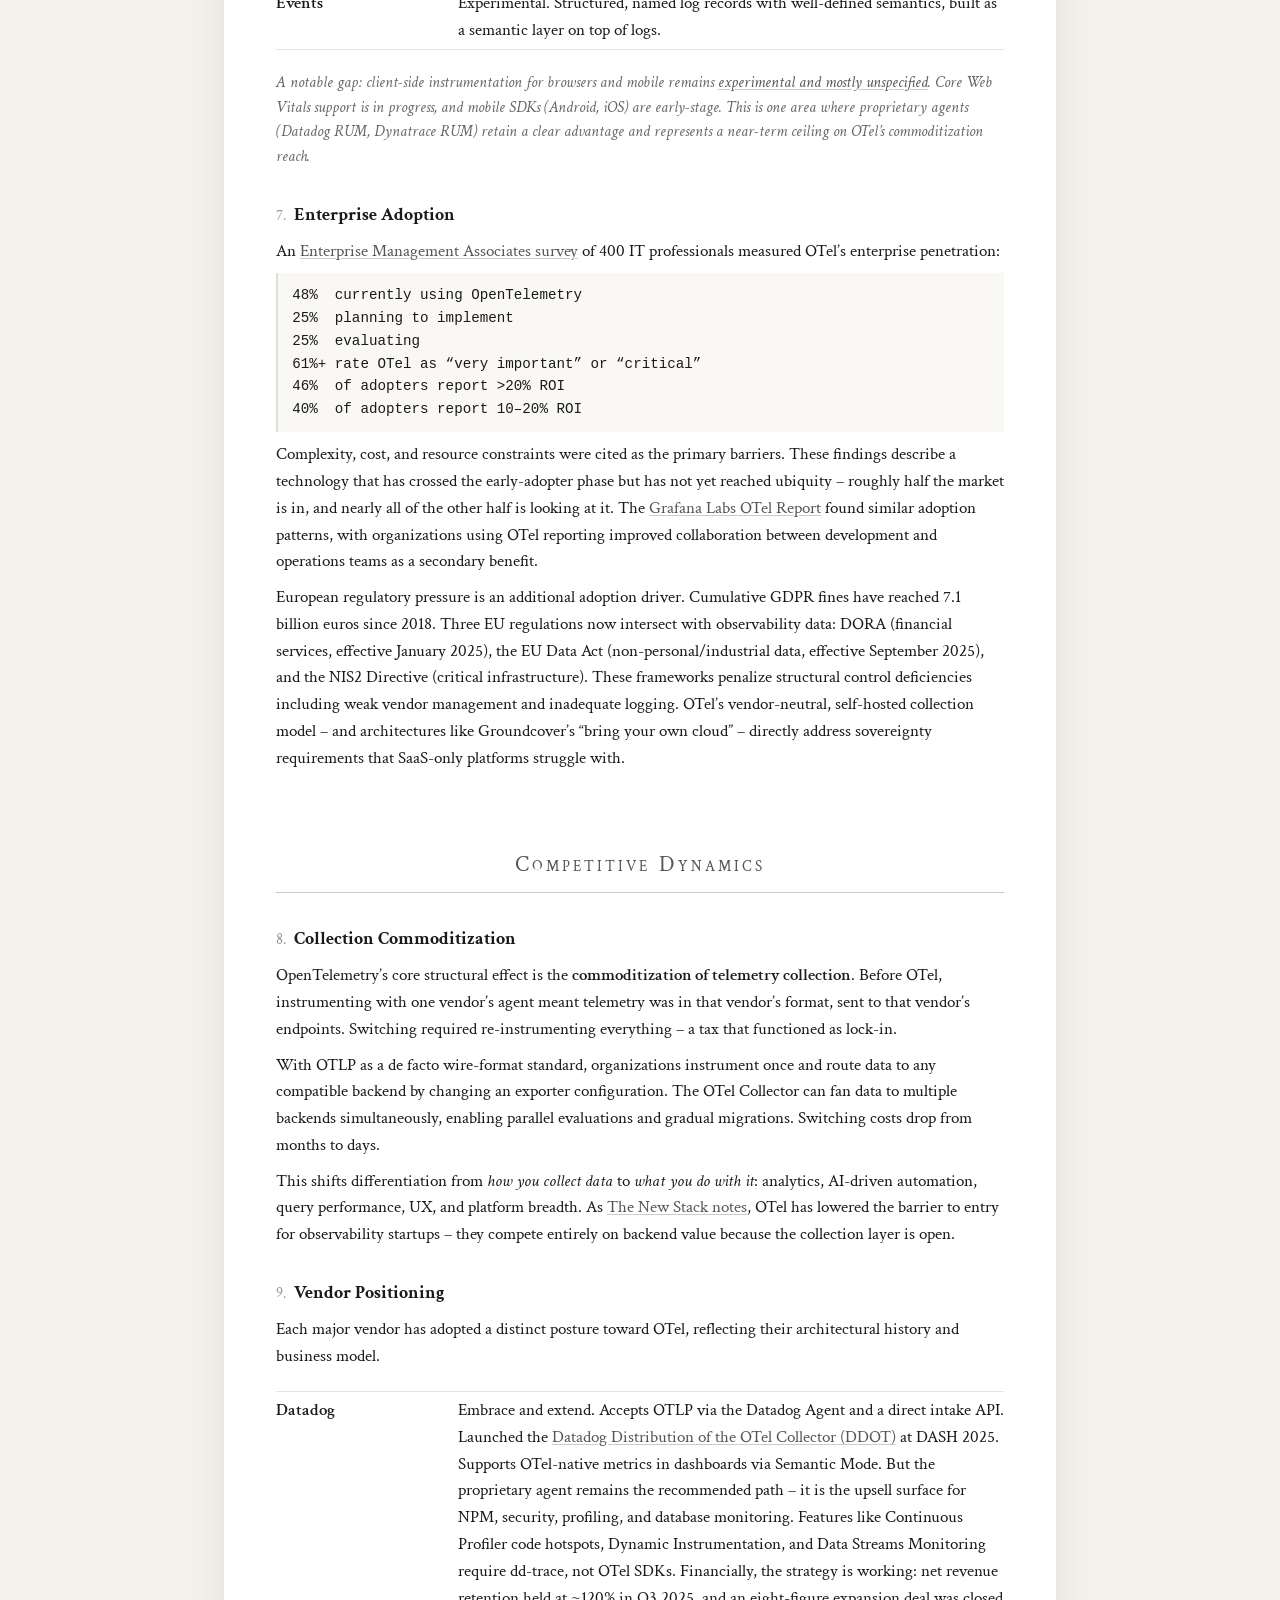
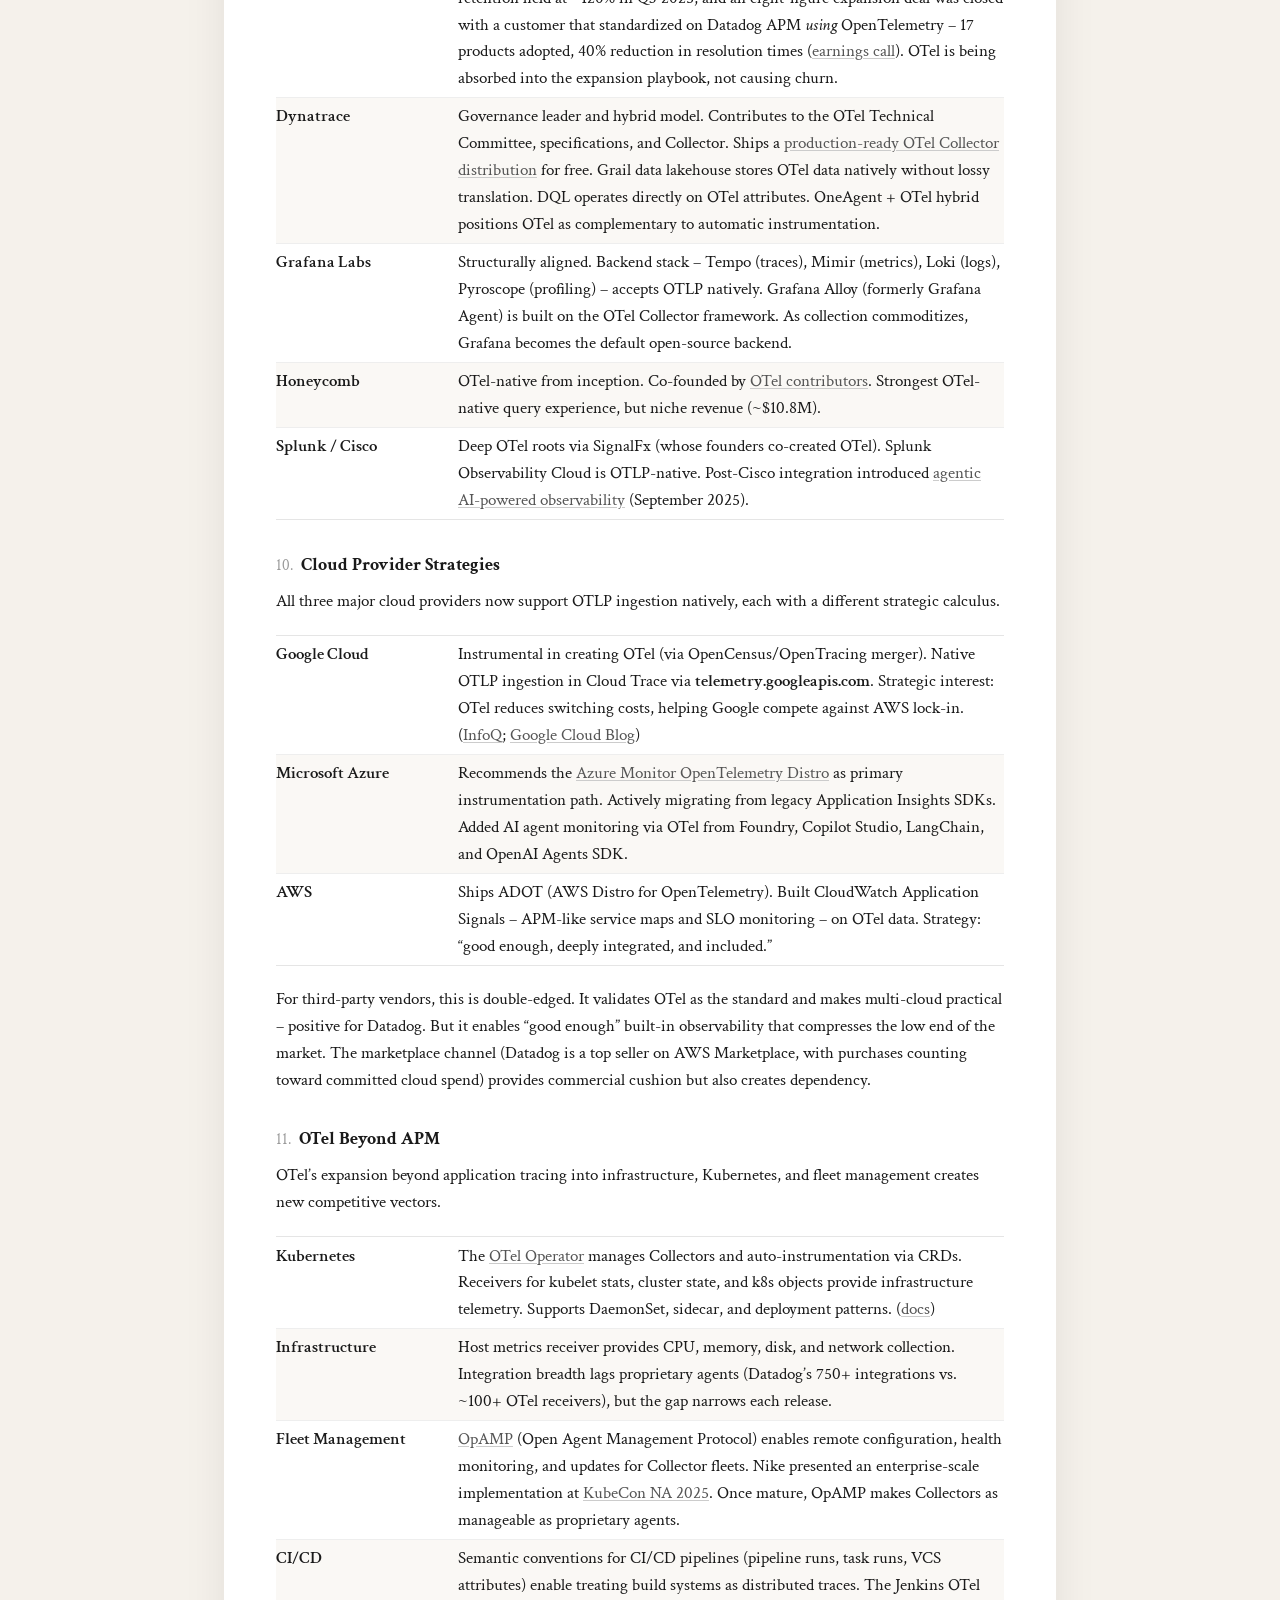
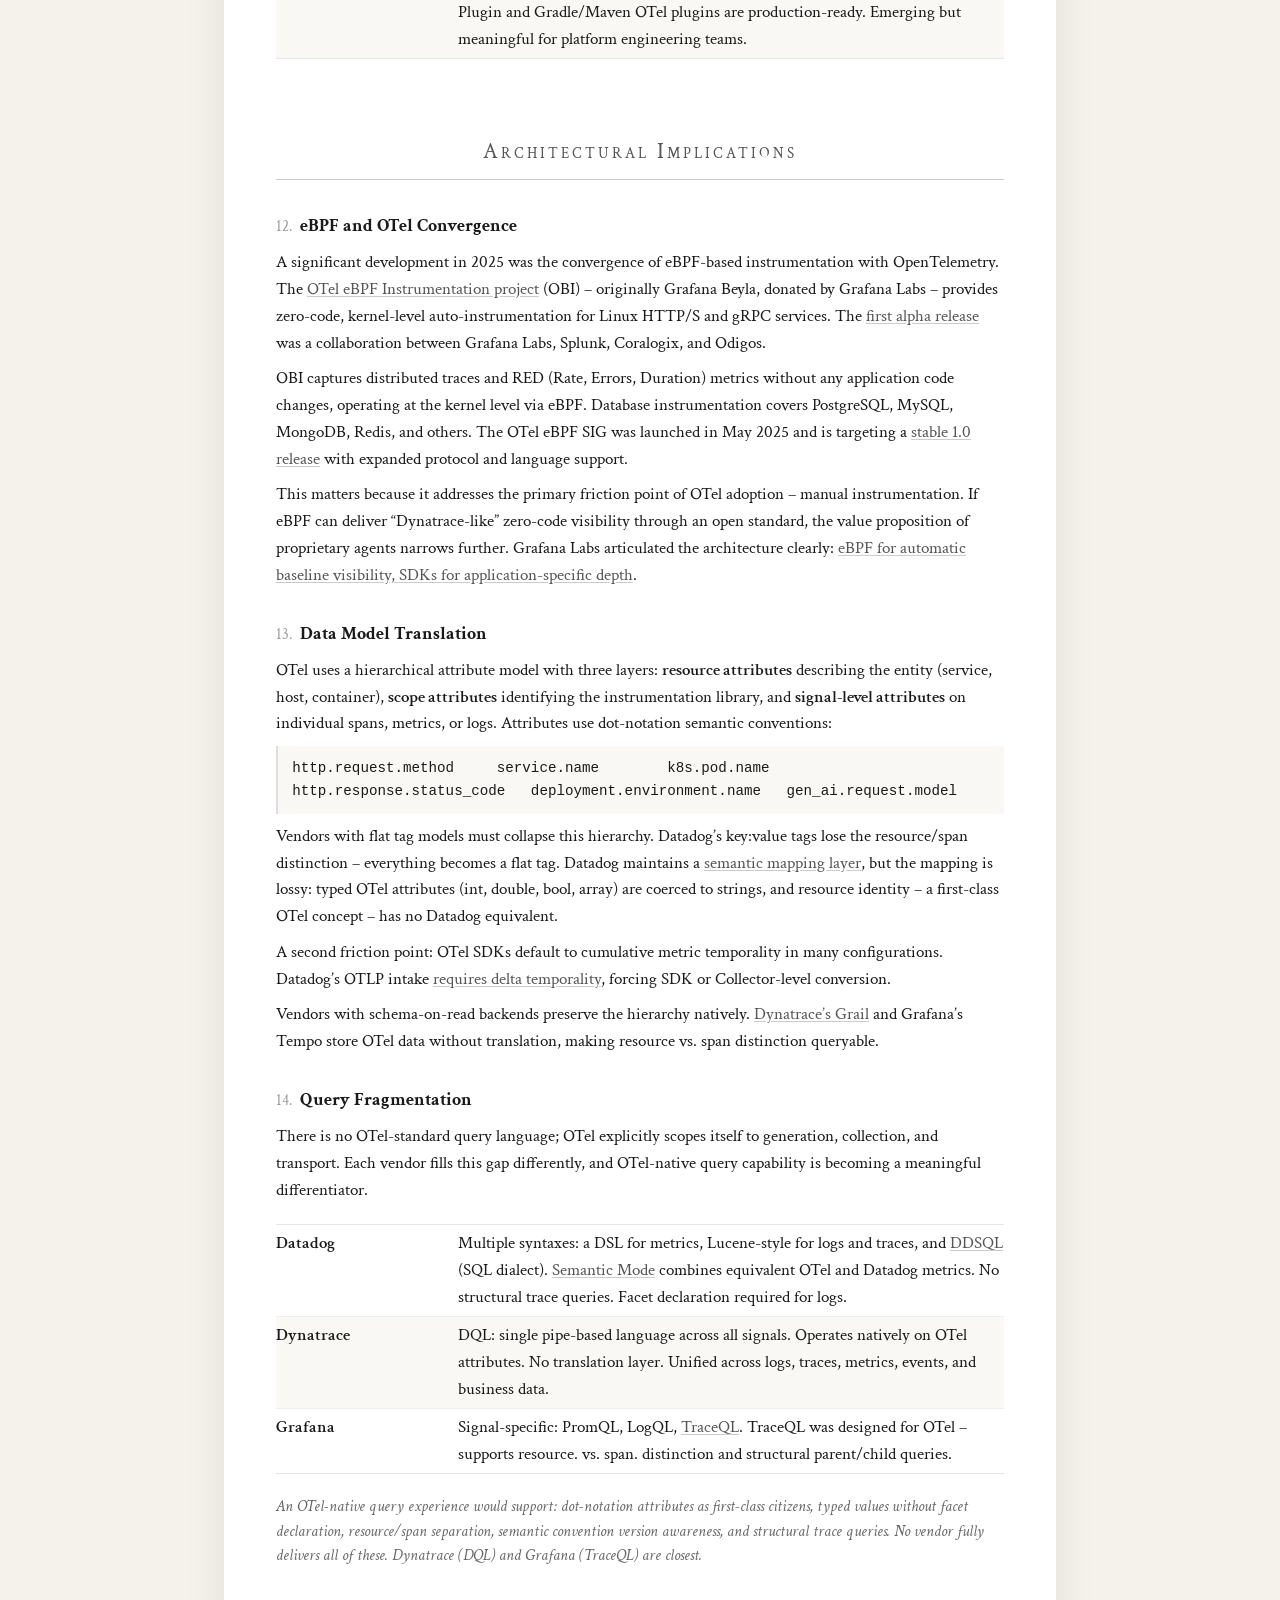
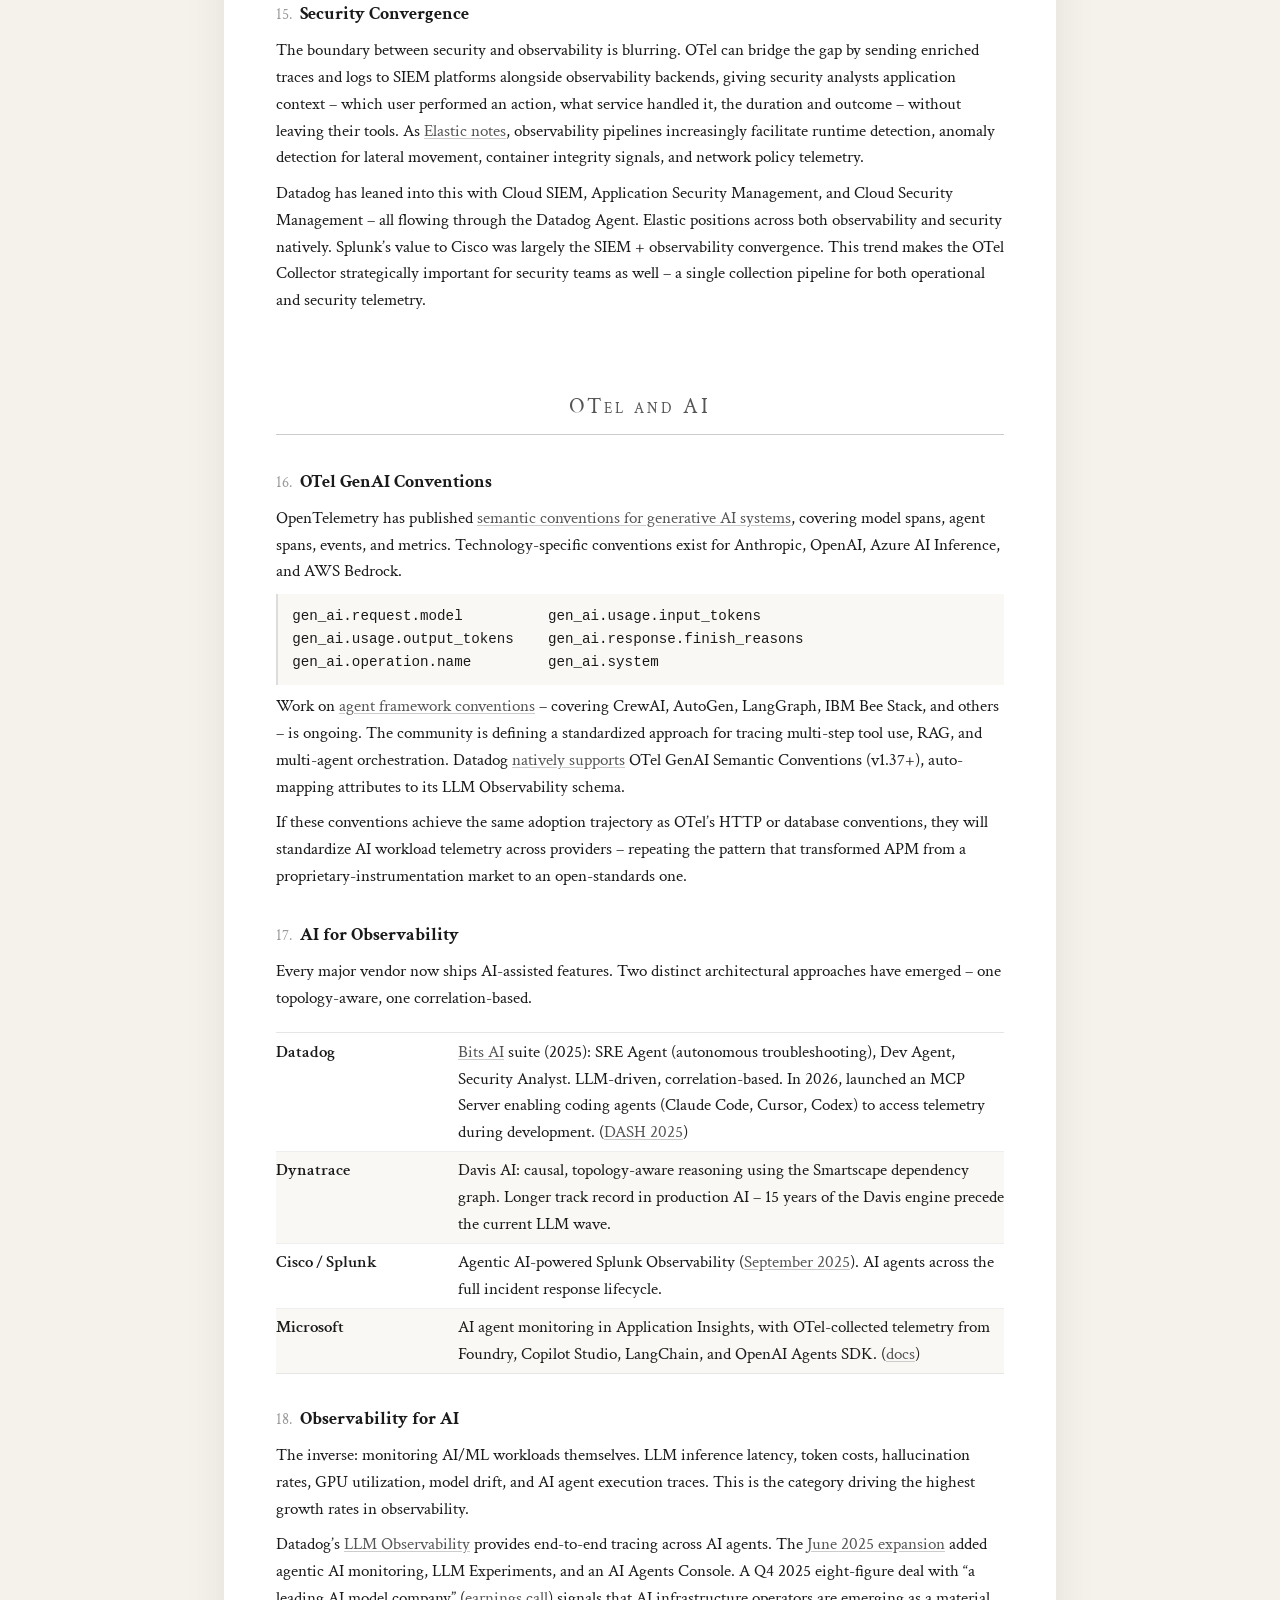
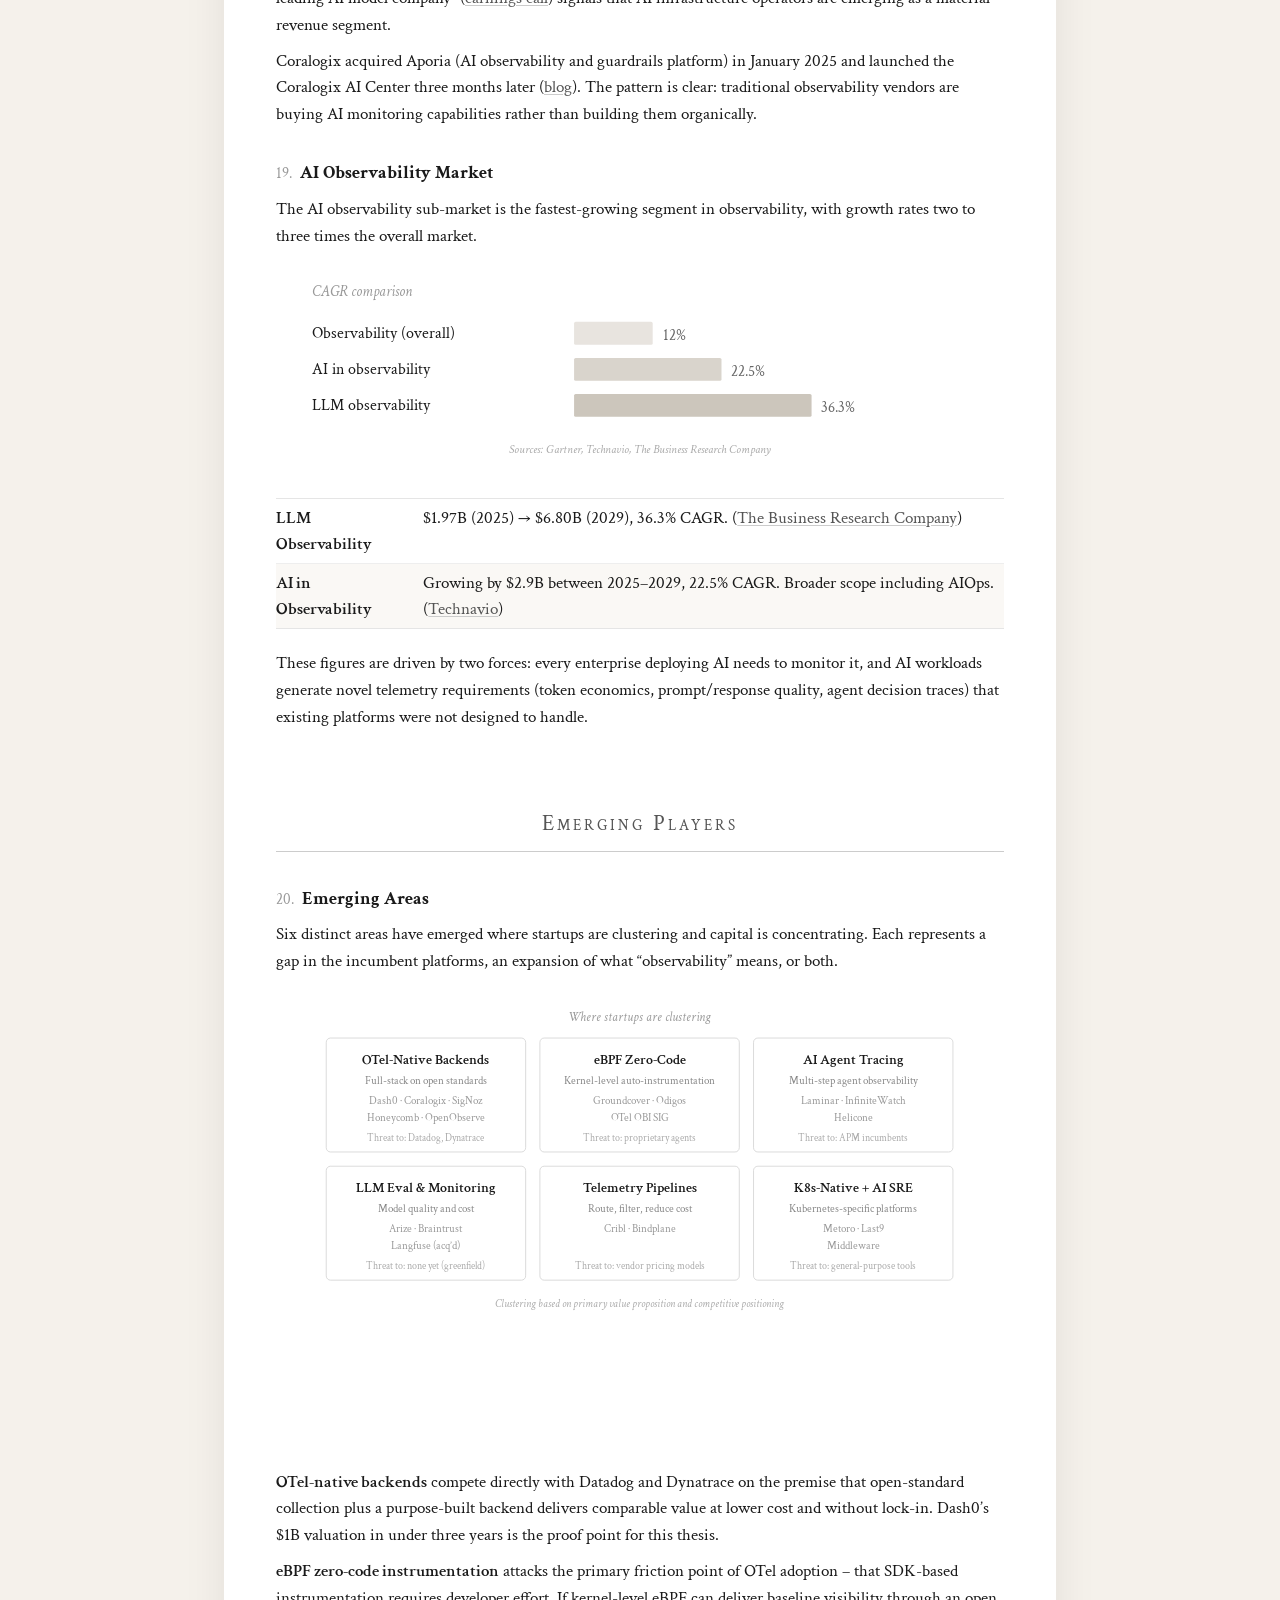
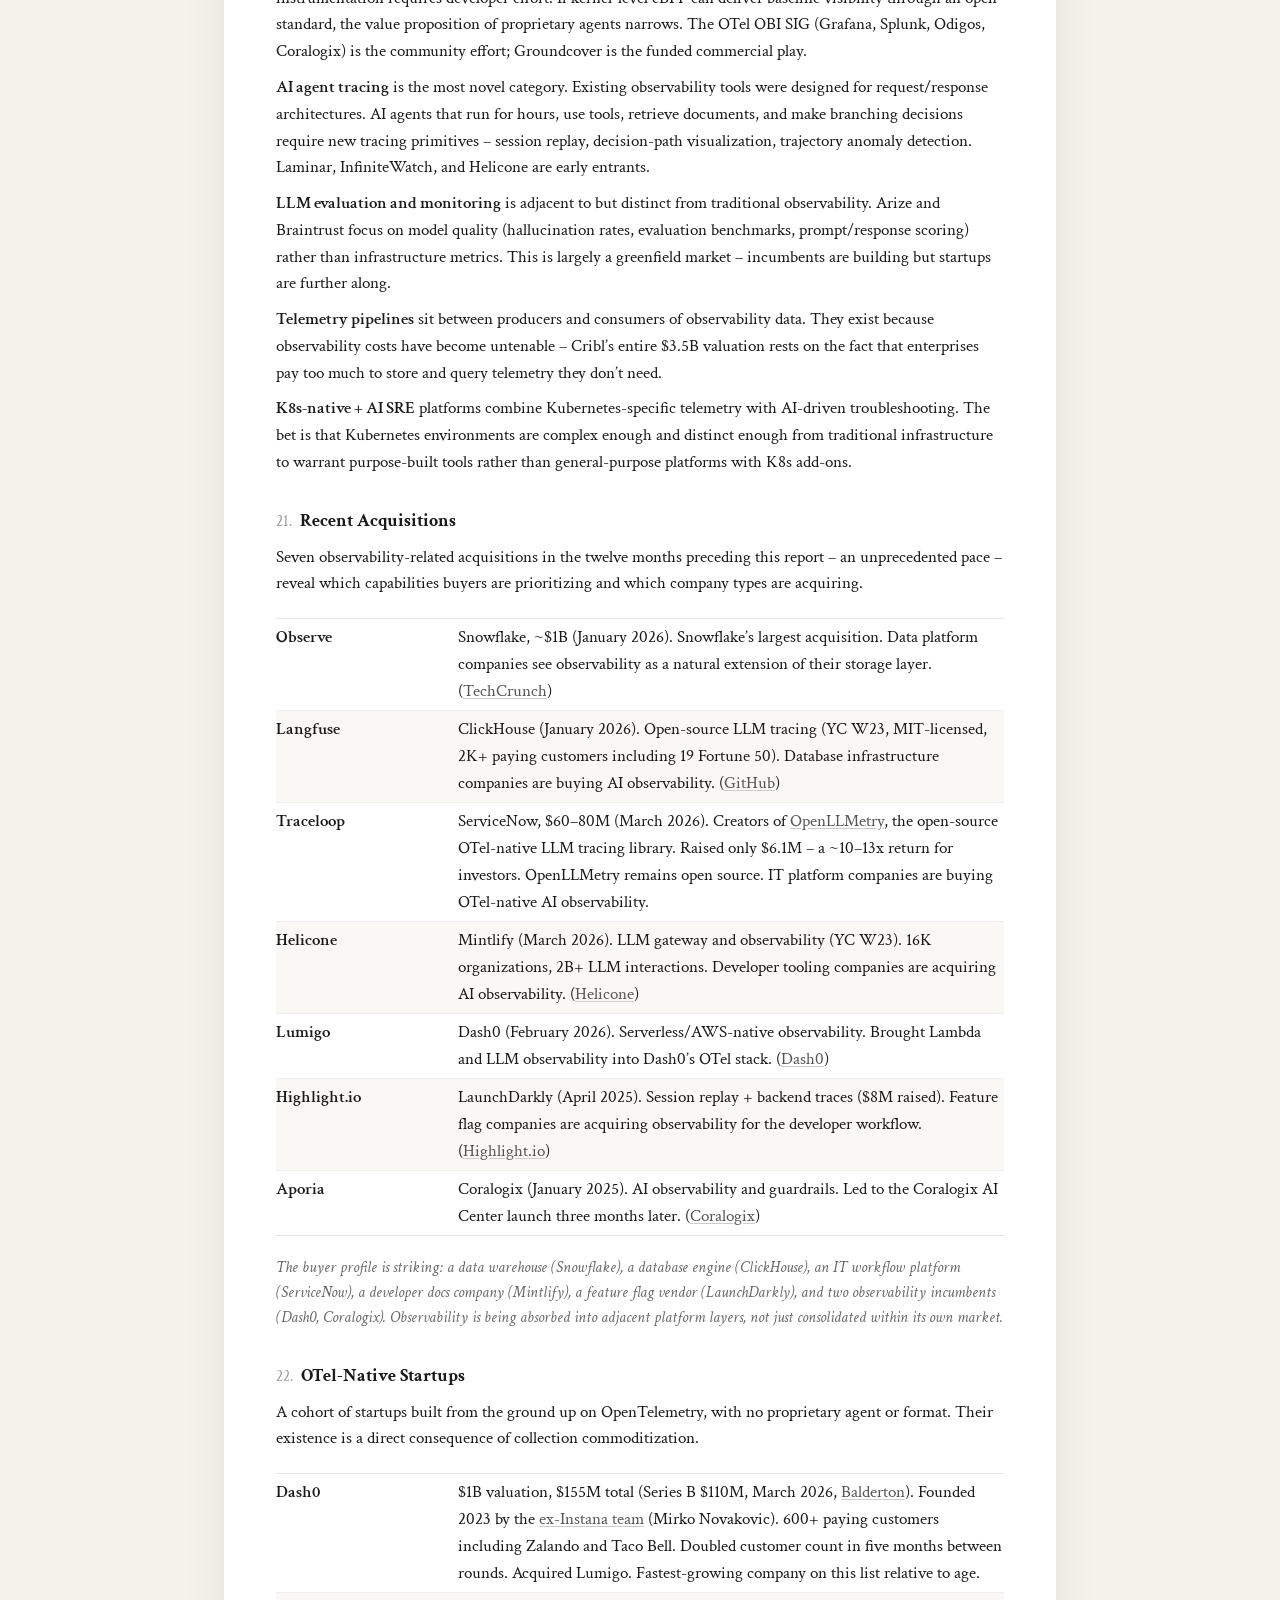
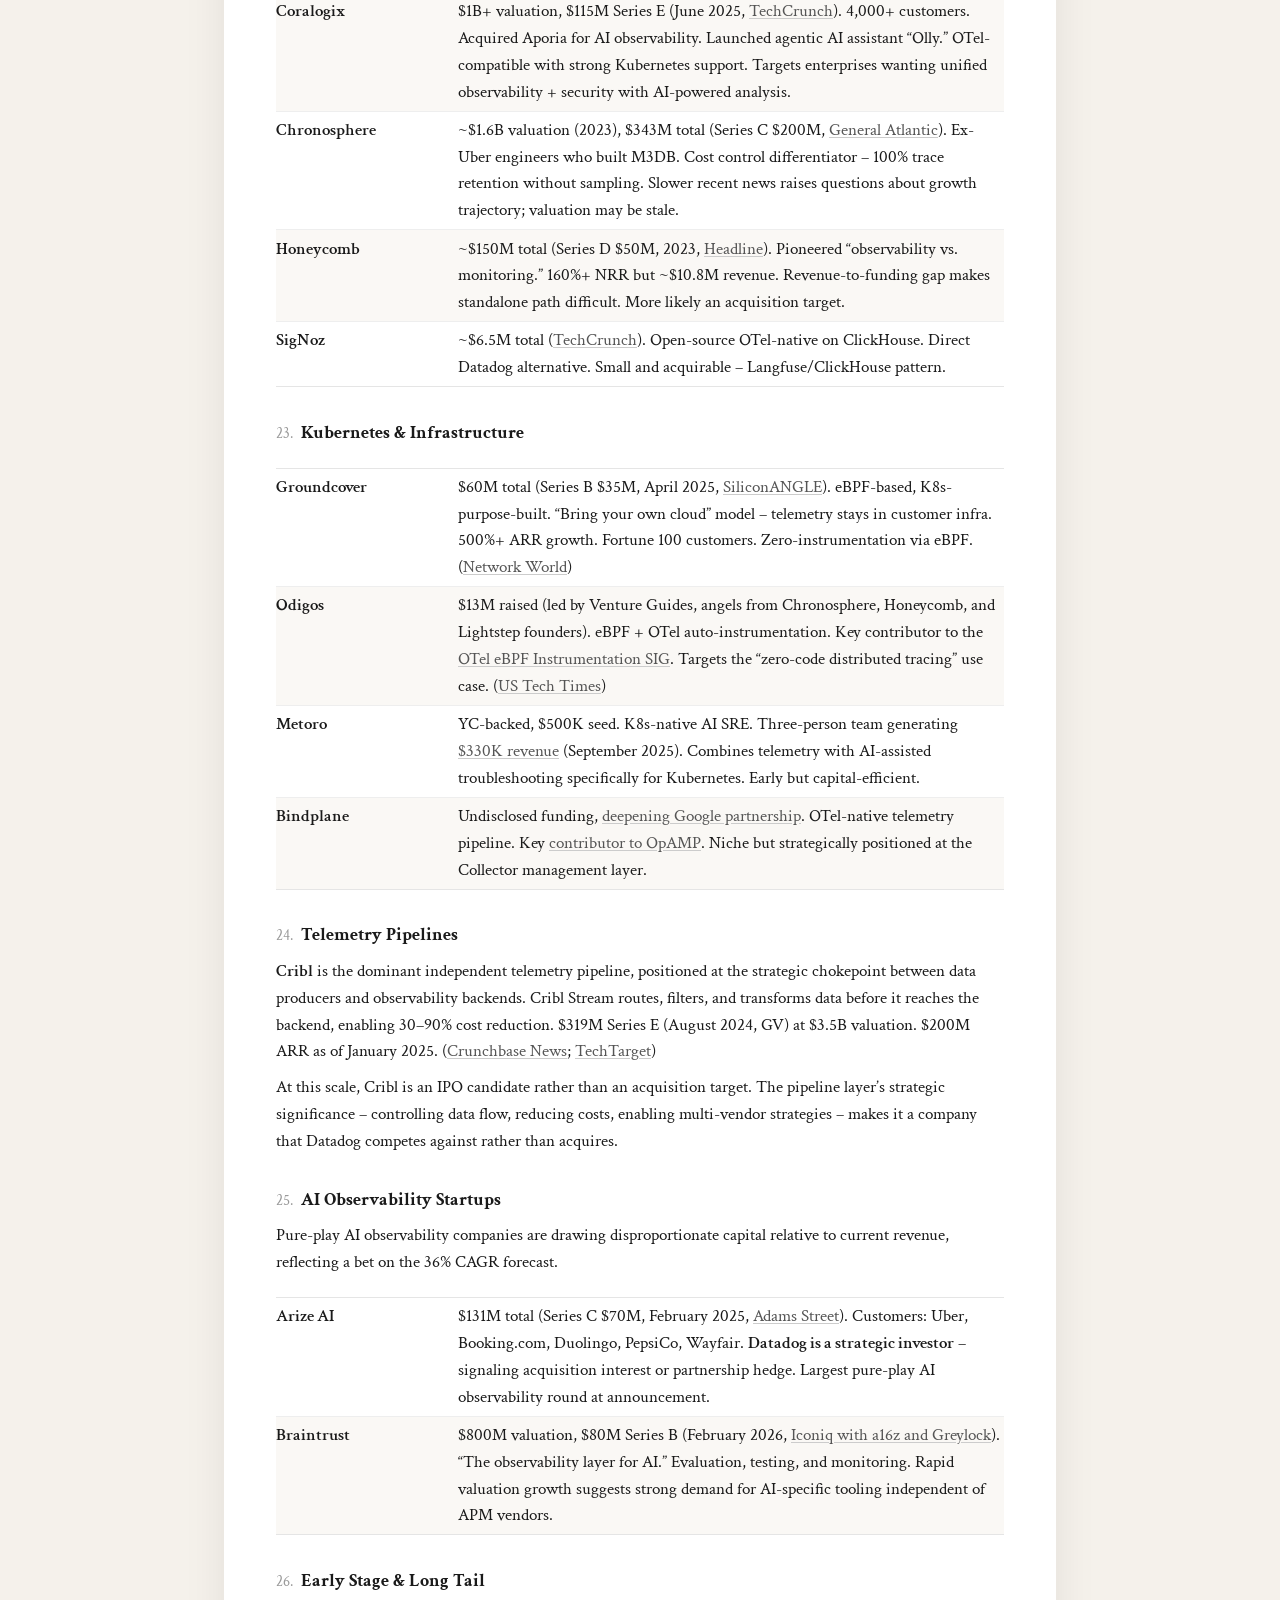
==== commit 855e3a34: "Add 7 acquisitions (Traceloop, Helicone, Highlight.io), new startups (Logfire, Langtrace, Axiom, Emb" ====
--- a/index.html
+++ b/index.html
@@ -431,17 +431,24 @@
 
   <div class="entry" id="recent-acquisitions">
     <div class="entry-head"><span class="entry-num">21.</span> Recent Acquisitions</div>
-    <p>Four acquisitions in the six months preceding this report indicate sustained buyer appetite and reveal which capabilities acquirers are prioritizing.</p>
+    <p>Seven observability-related acquisitions in the twelve months preceding this report &ndash; an unprecedented pace &ndash; reveal which capabilities buyers are prioritizing and which company types are acquiring.</p>
     <dl class="defs">
       <dt>Observe</dt>
-      <dd>Snowflake, ~$1B (January 2026). Snowflake&rsquo;s largest acquisition. Signals data platform companies see observability as a natural extension. (<a href="https://techcrunch.com/2026/01/08/snowflake-announces-its-intent-to-buy-observability-platform-observe/">TechCrunch</a>)</dd>
+      <dd>Snowflake, ~$1B (January 2026). Snowflake&rsquo;s largest acquisition. Data platform companies see observability as a natural extension of their storage layer. (<a href="https://techcrunch.com/2026/01/08/snowflake-announces-its-intent-to-buy-observability-platform-observe/">TechCrunch</a>)</dd>
       <dt>Langfuse</dt>
-      <dd>ClickHouse (January 2026). Open-source LLM tracing platform (YC W23, MIT-licensed). OTel-integrated. Database companies are buying AI observability capabilities. (<a href="https://github.com/langfuse/langfuse">GitHub</a>)</dd>
+      <dd>ClickHouse (January 2026). Open-source LLM tracing (YC W23, MIT-licensed, 2K+ paying customers including 19 Fortune 50). Database infrastructure companies are buying AI observability. (<a href="https://github.com/langfuse/langfuse">GitHub</a>)</dd>
+      <dt>Traceloop</dt>
+      <dd>ServiceNow, $60&ndash;80M (March 2026). Creators of <a href="https://github.com/traceloop/openllmetry">OpenLLMetry</a>, the open-source OTel-native LLM tracing library. Raised only $6.1M &ndash; a ~10&ndash;13x return for investors. OpenLLMetry remains open source. IT platform companies are buying OTel-native AI observability.</dd>
+      <dt>Helicone</dt>
+      <dd>Mintlify (March 2026). LLM gateway and observability (YC W23). 16K organizations, 2B+ LLM interactions. Developer tooling companies are acquiring AI observability. (<a href="https://www.helicone.ai/">Helicone</a>)</dd>
       <dt>Lumigo</dt>
       <dd>Dash0 (February 2026). Serverless/AWS-native observability. Brought Lambda and LLM observability into Dash0&rsquo;s OTel stack. (<a href="https://www.dash0.com/blog/dash0-raises-usd110m-series-b">Dash0</a>)</dd>
+      <dt>Highlight.io</dt>
+      <dd>LaunchDarkly (April 2025). Session replay + backend traces ($8M raised). Feature flag companies are acquiring observability for the developer workflow. (<a href="https://www.highlight.io/">Highlight.io</a>)</dd>
       <dt>Aporia</dt>
-      <dd>Coralogix (January 2025). AI observability and guardrails. Led to the launch of Coralogix AI Center three months later. (<a href="https://coralogix.com/blog/coralogix-raises-115m-series-e-to-fuel-ai-powered-observability/">Coralogix</a>)</dd>
-    </dl>
+      <dd>Coralogix (January 2025). AI observability and guardrails. Led to the Coralogix AI Center launch three months later. (<a href="https://coralogix.com/blog/coralogix-raises-115m-series-e-to-fuel-ai-powered-observability/">Coralogix</a>)</dd>
+    </dl>
+    <p class="note">The buyer profile is striking: a data warehouse (Snowflake), a database engine (ClickHouse), an IT workflow platform (ServiceNow), a developer docs company (Mintlify), a feature flag vendor (LaunchDarkly), and two observability incumbents (Dash0, Coralogix). Observability is being absorbed into adjacent platform layers, not just consolidated within its own market.</p>
   </div>
 
   <div class="entry" id="otel-native-startups">
@@ -498,18 +505,26 @@
     <dl class="defs">
       <dt>Laminar</dt>
       <dd>YC S24, $3M seed (March 2026, <a href="https://tech.eu/2026/03/17/agent-debugging-startup-laminar-raises-3m-seed-to-tackle-the-observability-gap-in-ai-agents/">Atlantic.vc</a>). Open-source AI agent debugging with browser session replay synced to traces. Customers include Browser Use and OpenHands. Notable angel: Ben Sigelman (OTel co-creator). Purpose-built for AI agents that run for hours and generate thousands of spans.</dd>
-      <dt>Helicone</dt>
-      <dd>YC W23, $500K. Open-source LLM gateway and observability. Processed <a href="https://www.helicone.ai/">2B+ LLM interactions</a>. Rust-based distributed architecture (Cloudflare Workers, ClickHouse, Kafka). Functions as both an AI gateway (routing, fallbacks) and observability layer. Large open-source community but minimal funding.</dd>
+      <dt>Pydantic Logfire</dt>
+      <dd>$17.2M total (Sequoia-led Series A). OTel-native observability from the creators of Pydantic, the Python data validation library used by most major AI/ML frameworks. Distribution moat: Pydantic is installed 250M+ times/month. Logfire instruments Python AI workloads with zero added dependencies. A wedge play into AI observability via Python dominance.</dd>
+      <dt>Langtrace</dt>
+      <dd>$5.3M seed (<a href="https://www.redpoint.com/">Redpoint Ventures</a>). OTel-native LLM observability with 30+ framework integrations. Positions on open standards where Arize and Braintrust use proprietary schemas.</dd>
       <dt>InfiniteWatch</dt>
       <dd>$4M pre-seed (December 2025, <a href="https://www.prnewswire.com/news-releases/infinitewatch-announces-4m-pre-seed-led-by-base10-partners-to-power-agentic-customer-interaction-intelligence-302646343.html">Base10</a>). Ex-CoverWallet team. Monitors AI agents across voice and web. Session Replay Agent and Voice Agent products. Analyzes 2M+ customer interactions monthly. Targets agentic customer interaction intelligence.</dd>
       <dt>OpenObserve</dt>
       <dd>$3.6M seed (2022, <a href="https://openobserve.ai/about/">Nexus, Dell Capital</a>). Rust-based open-source observability. Claims 140x lower storage costs via Apache Parquet columnar storage. 2.6TB/day ingestion on single node. Positions as cost-efficient Datadog/Splunk alternative.</dd>
+      <dt>Axiom</dt>
+      <dd>$41.4M total (Series B, February 2025). Petabyte-scale, schema-less data backend for logs, traces, and events. Angels include Nat Friedman (ex-GitHub CEO) and Adam Wiggins (Heroku founder). Positions on unlimited data retention at fixed cost &ndash; the anti-Datadog pricing model.</dd>
       <dt>Middleware</dt>
-      <dd>YC, <a href="https://venturebeat.com/ai/middleware-raises-6-5m-to-simplify-cloud-monitoring-with-ai">$6.5M seed</a> (2023). AI-based full-stack observability. Unified platform covering logs, metrics, traces, and RUM. Developer-friendly positioning with per-core pricing model.</dd>
+      <dd>YC, <a href="https://venturebeat.com/ai/middleware-raises-6-5m-to-simplify-cloud-monitoring-with-ai">$6.5M seed</a> (2023). AI-based full-stack observability. Unified platform covering logs, metrics, traces, and RUM. Per-core pricing. Guillermo Rauch (Vercel CEO) as investor.</dd>
       <dt>Last9</dt>
-      <dd><a href="https://last9.io/blog/announcing-our-series-a/">$13M total</a> (Series A led by Sequoia India / Peak XV). High-cardinality metrics platform (Levitate). 20M+ cardinality per metric &ndash; purpose-built for K8s environments with dynamic labels. India-based, targeting global cloud-native teams.</dd>
-    </dl>
-    <p class="note">The pattern across early-stage companies: nearly all are either OTel-native, eBPF-based, AI-agent-focused, or some combination. No funded startup in 2025&ndash;2026 has launched with proprietary-only instrumentation.</p>
+      <dd><a href="https://last9.io/blog/announcing-our-series-a/">$13M total</a> (Series A led by Sequoia India / Peak XV). High-cardinality metrics platform (Levitate). 20M+ cardinality per metric &ndash; purpose-built for K8s environments with dynamic labels.</dd>
+      <dt>Embrace</dt>
+      <dd>Mobile-first OTel observability. Backed by NEA and YC. Customers include New York Times, Marriott, and Home Depot. Contributed the Kotlin OTel SDK upstream &ndash; filling a gap in OTel&rsquo;s mobile coverage. One of the few startups addressing the RUM/mobile signal gap noted in Section 6.</dd>
+      <dt>DeepEval</dt>
+      <dd>$2.2M seed. Open-source LLM evaluation framework, reportedly the most widely adopted. Used by teams at OpenAI, Google, and Microsoft for model testing. Evaluation tooling is the adjacent layer to LLM observability &ndash; complementary acquisition target.</dd>
+    </dl>
+    <p class="note">The pattern across early-stage companies: nearly all are OTel-native, eBPF-based, AI-agent-focused, or some combination. No funded startup in 2025&ndash;2026 has launched with proprietary-only instrumentation. And the acquisition clock is fast: Traceloop achieved a ~10&ndash;13x return in under three years; Helicone and Langfuse were acquired within two years of YC graduation.</p>
   </div>
 
   <div class="entry" id="patterns">
@@ -517,7 +532,7 @@
     <p>Three patterns are visible across the startup and M&amp;A landscape.</p>
     <p><span class="term">OTel-native is table stakes.</span> Every funded startup is built on OTel or at minimum OTLP-compatible. Proprietary-only instrumentation is no longer fundable for new entrants.</p>
     <p><span class="term">AI observability draws disproportionate capital.</span> Arize ($131M), Braintrust ($800M valuation), the Langfuse acquisition, and the Aporia acquisition all reflect a bet on the AI workload monitoring opportunity. Capital is flowing ahead of revenue.</p>
-    <p><span class="term">Incumbents are buying, not building.</span> Datadog&rsquo;s strategic investment in Arize, Snowflake&rsquo;s $1B Observe acquisition, ClickHouse&rsquo;s Langfuse acquisition, Coralogix&rsquo;s Aporia acquisition, and Dash0&rsquo;s Lumigo acquisition demonstrate that the build-vs-buy calculus has tipped. The velocity of the AI market and the architectural specificity of OTel-native backends make organic development too slow.</p>
+    <p><span class="term">Everyone is buying, not building.</span> Seven acquisitions in twelve months &ndash; by a data warehouse, a database engine, an IT workflow platform, a developer docs company, a feature flag vendor, and two observability startups &ndash; demonstrate that the build-vs-buy calculus has tipped across the entire software stack. The velocity of the AI market and the architectural specificity of OTel-native backends make organic development too slow. Traceloop&rsquo;s ~10&ndash;13x return on $6.1M raised, achieved in under three years, sets the benchmark for what small OTel-native AI observability startups can exit for.</p>
 
     <svg class="chart" viewBox="0 0 460 260" fill="none" xmlns="http://www.w3.org/2000/svg">
       <!-- Startup landscape scatter/bubble -->
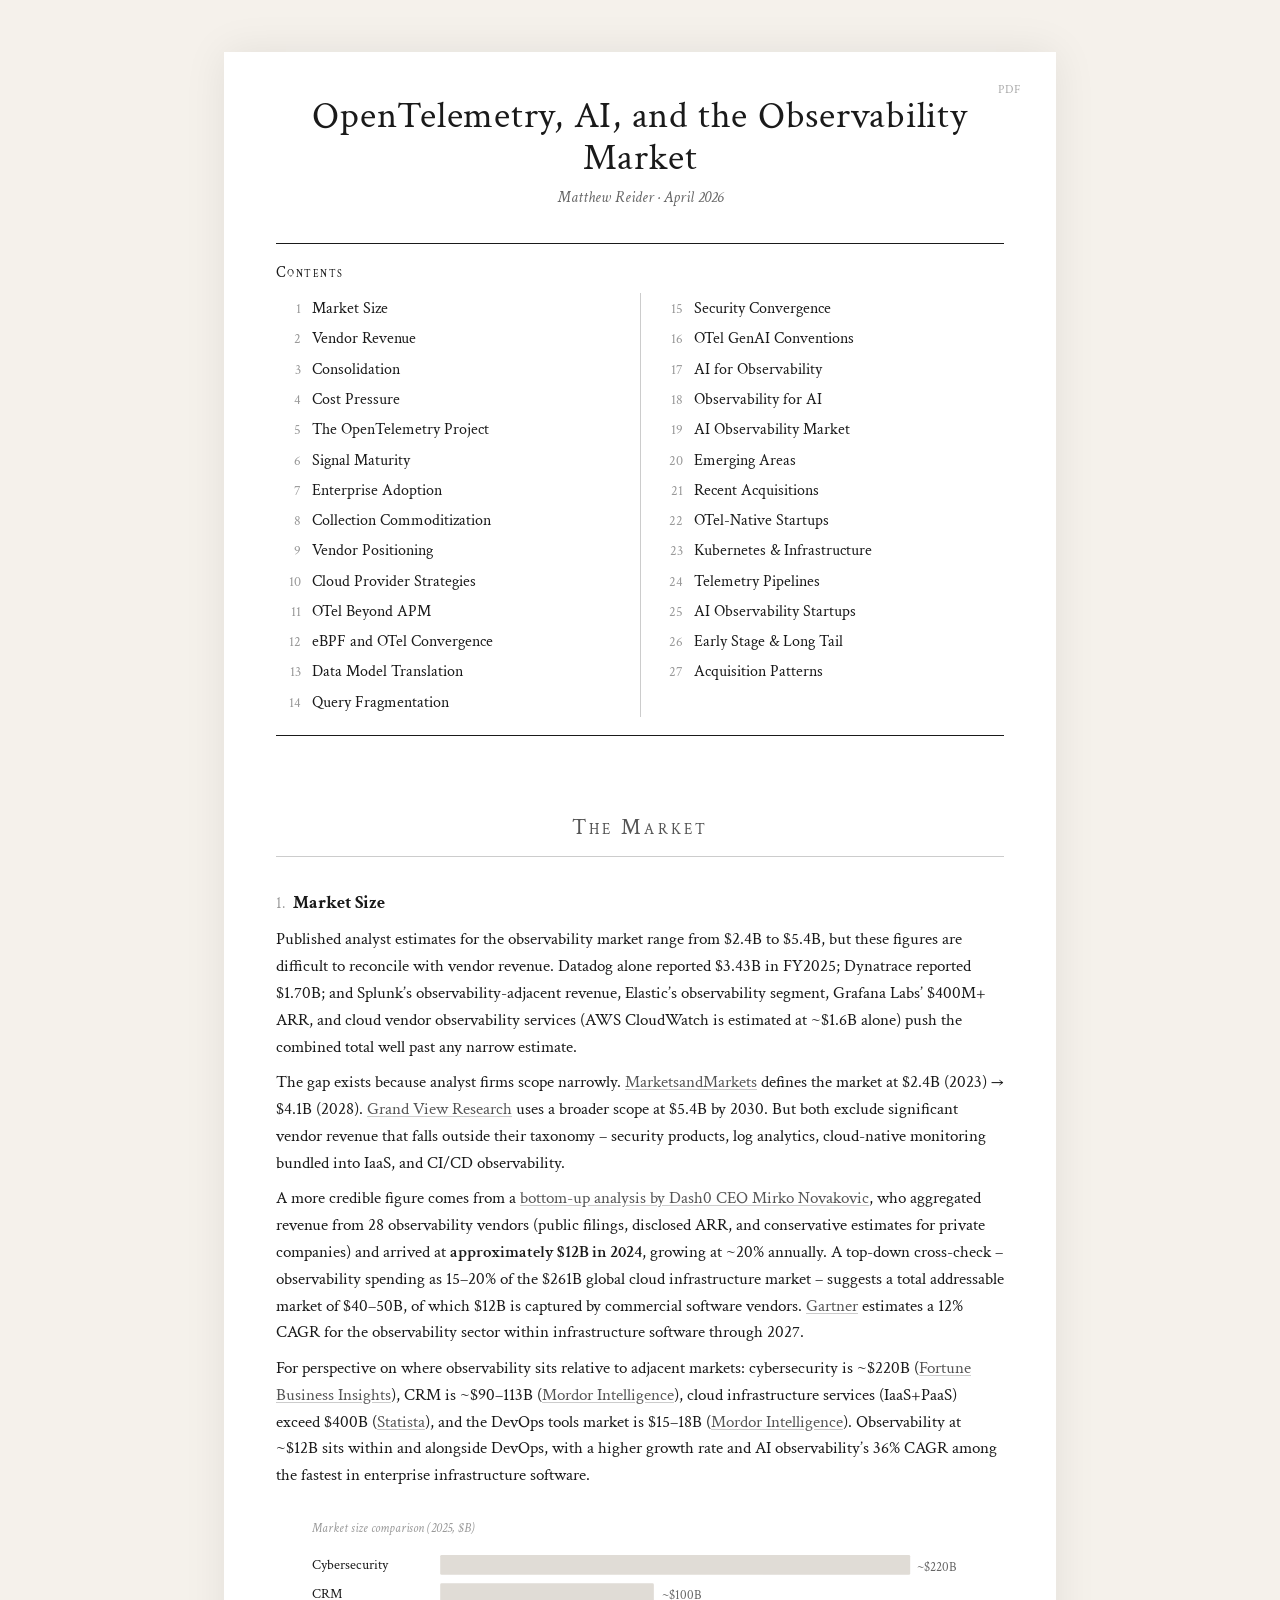
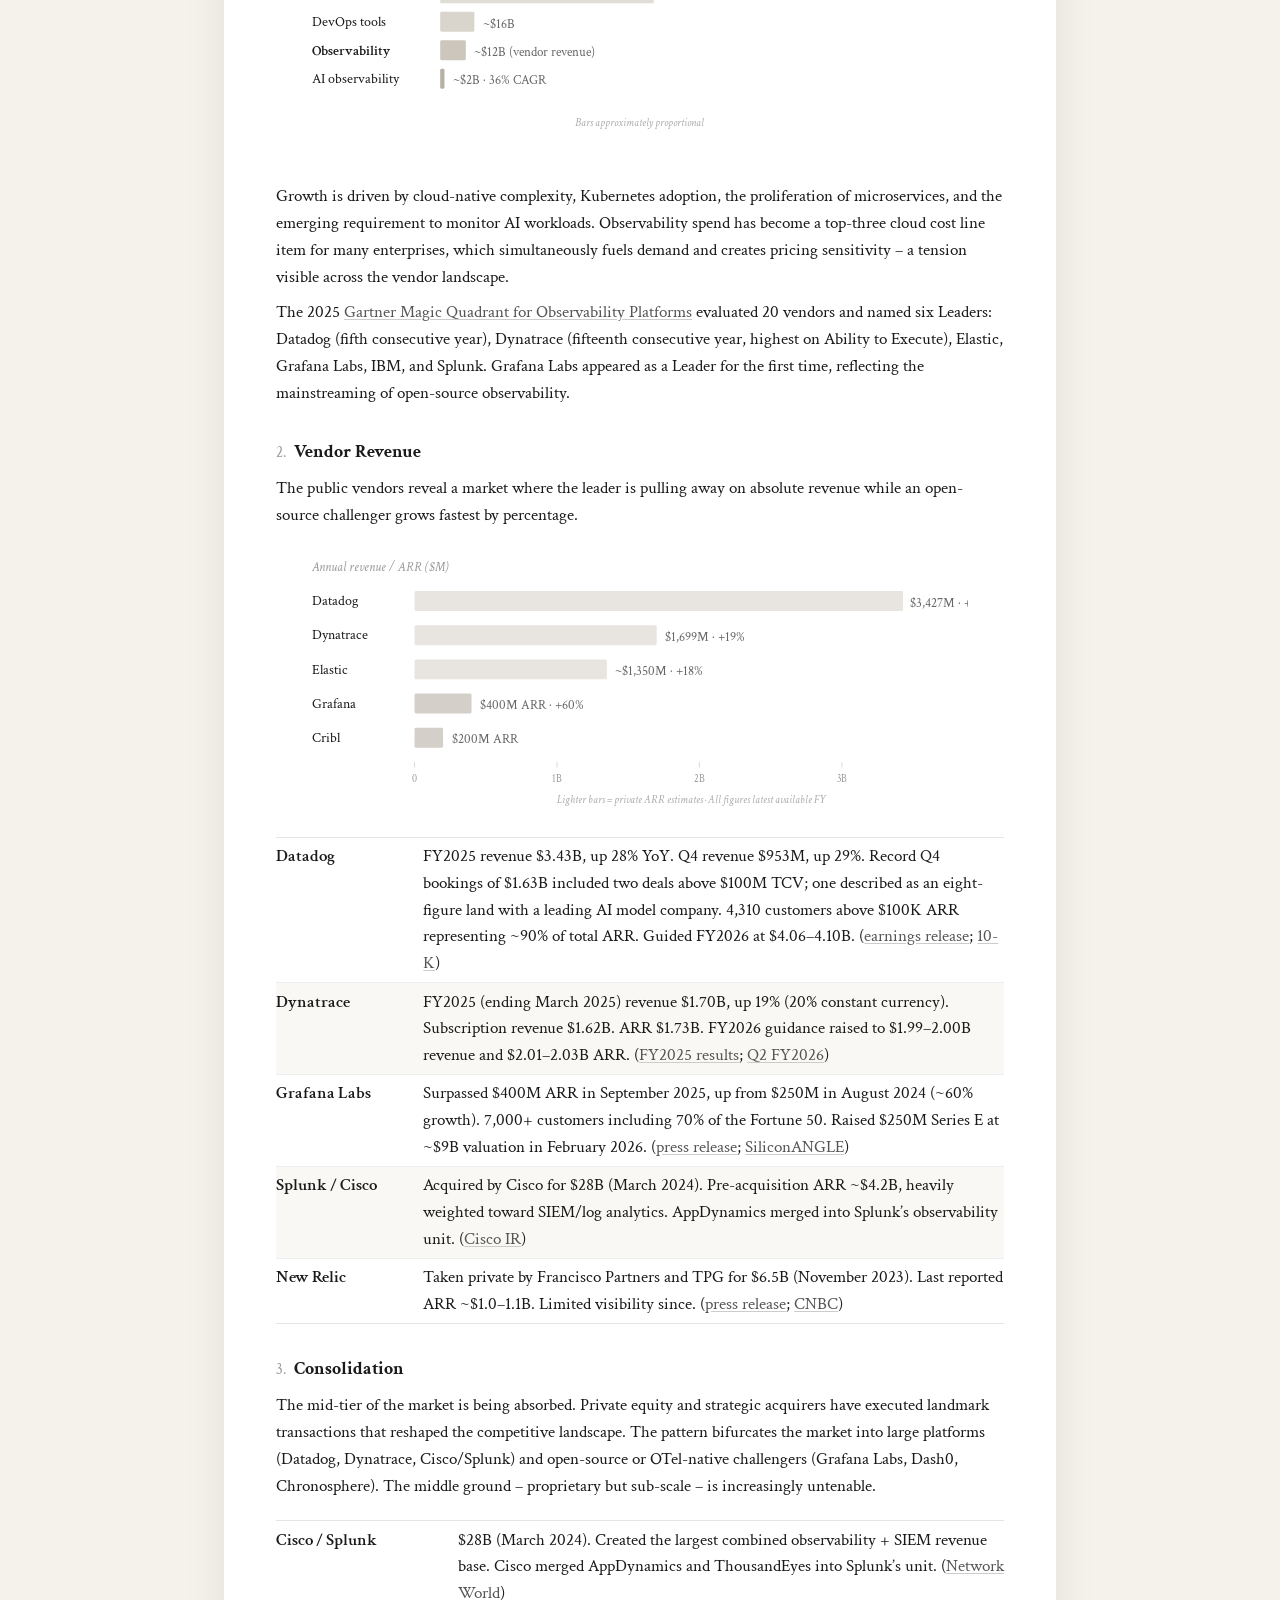
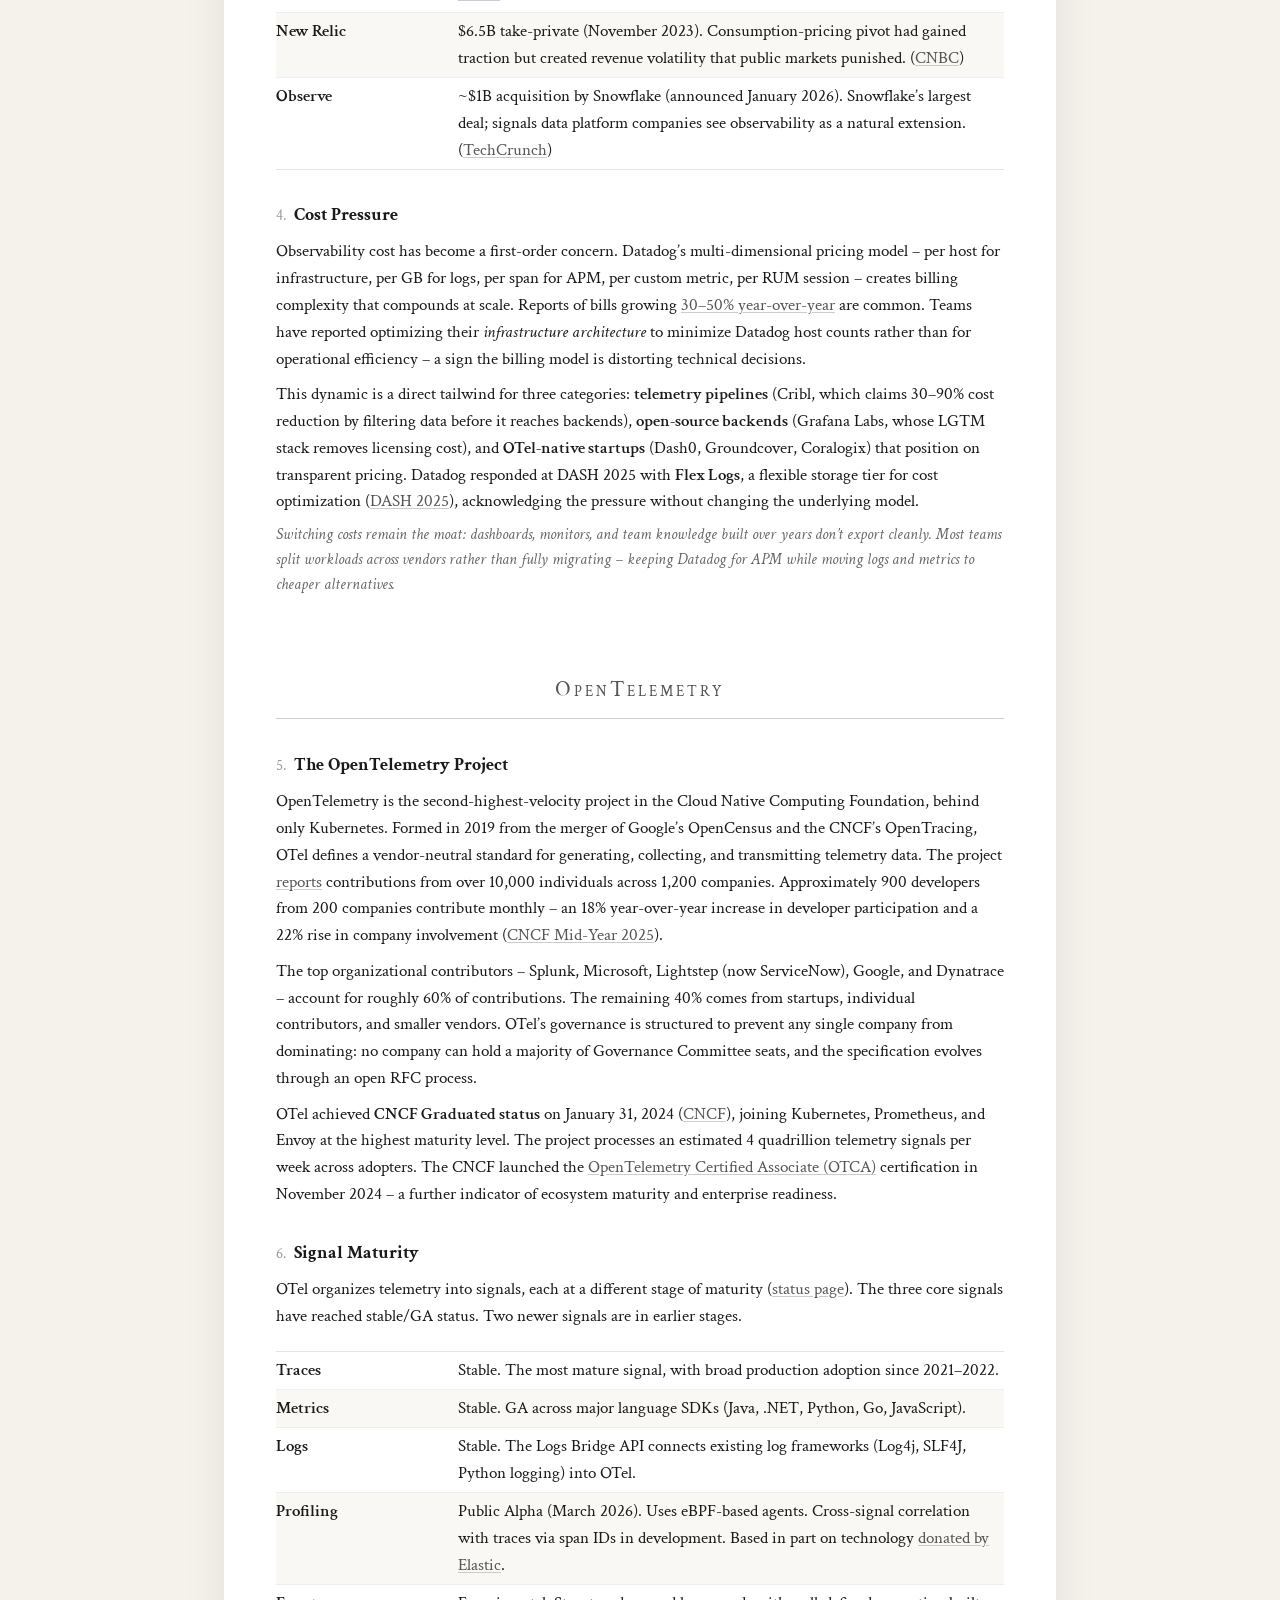
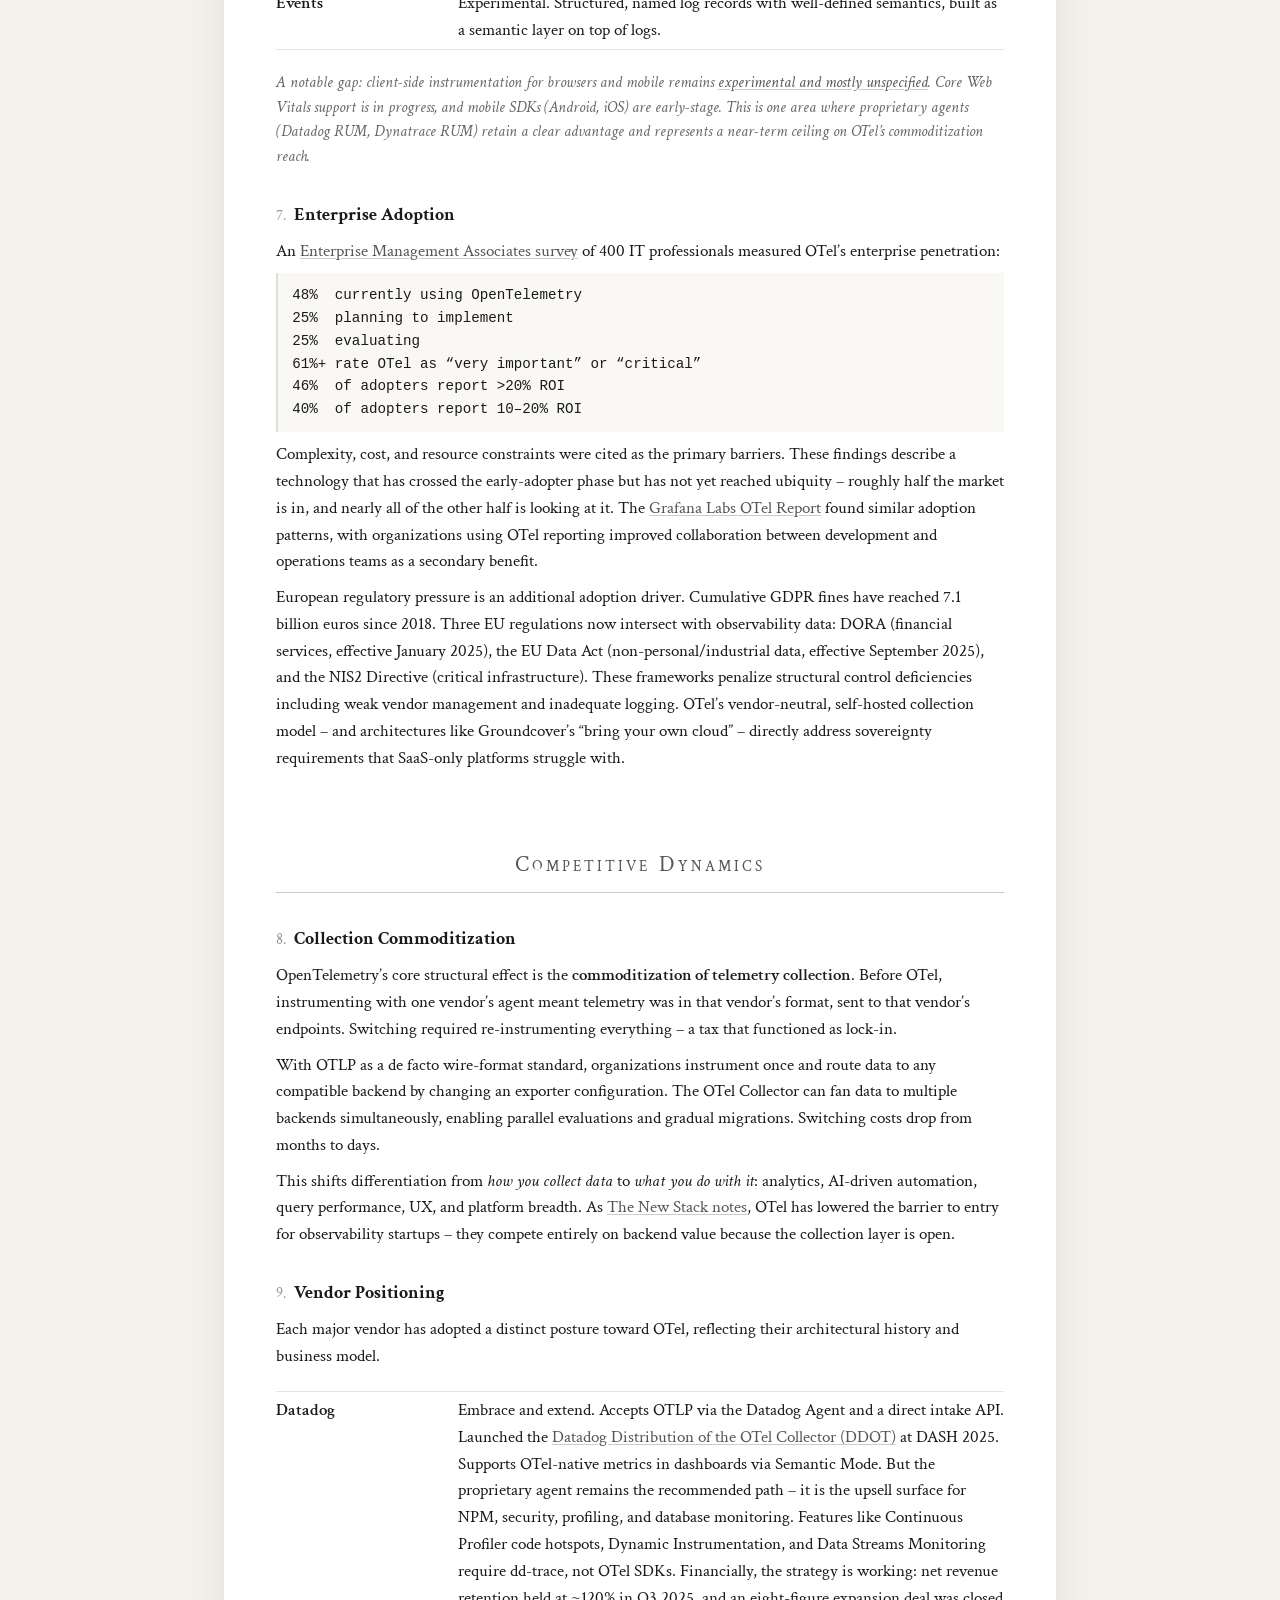
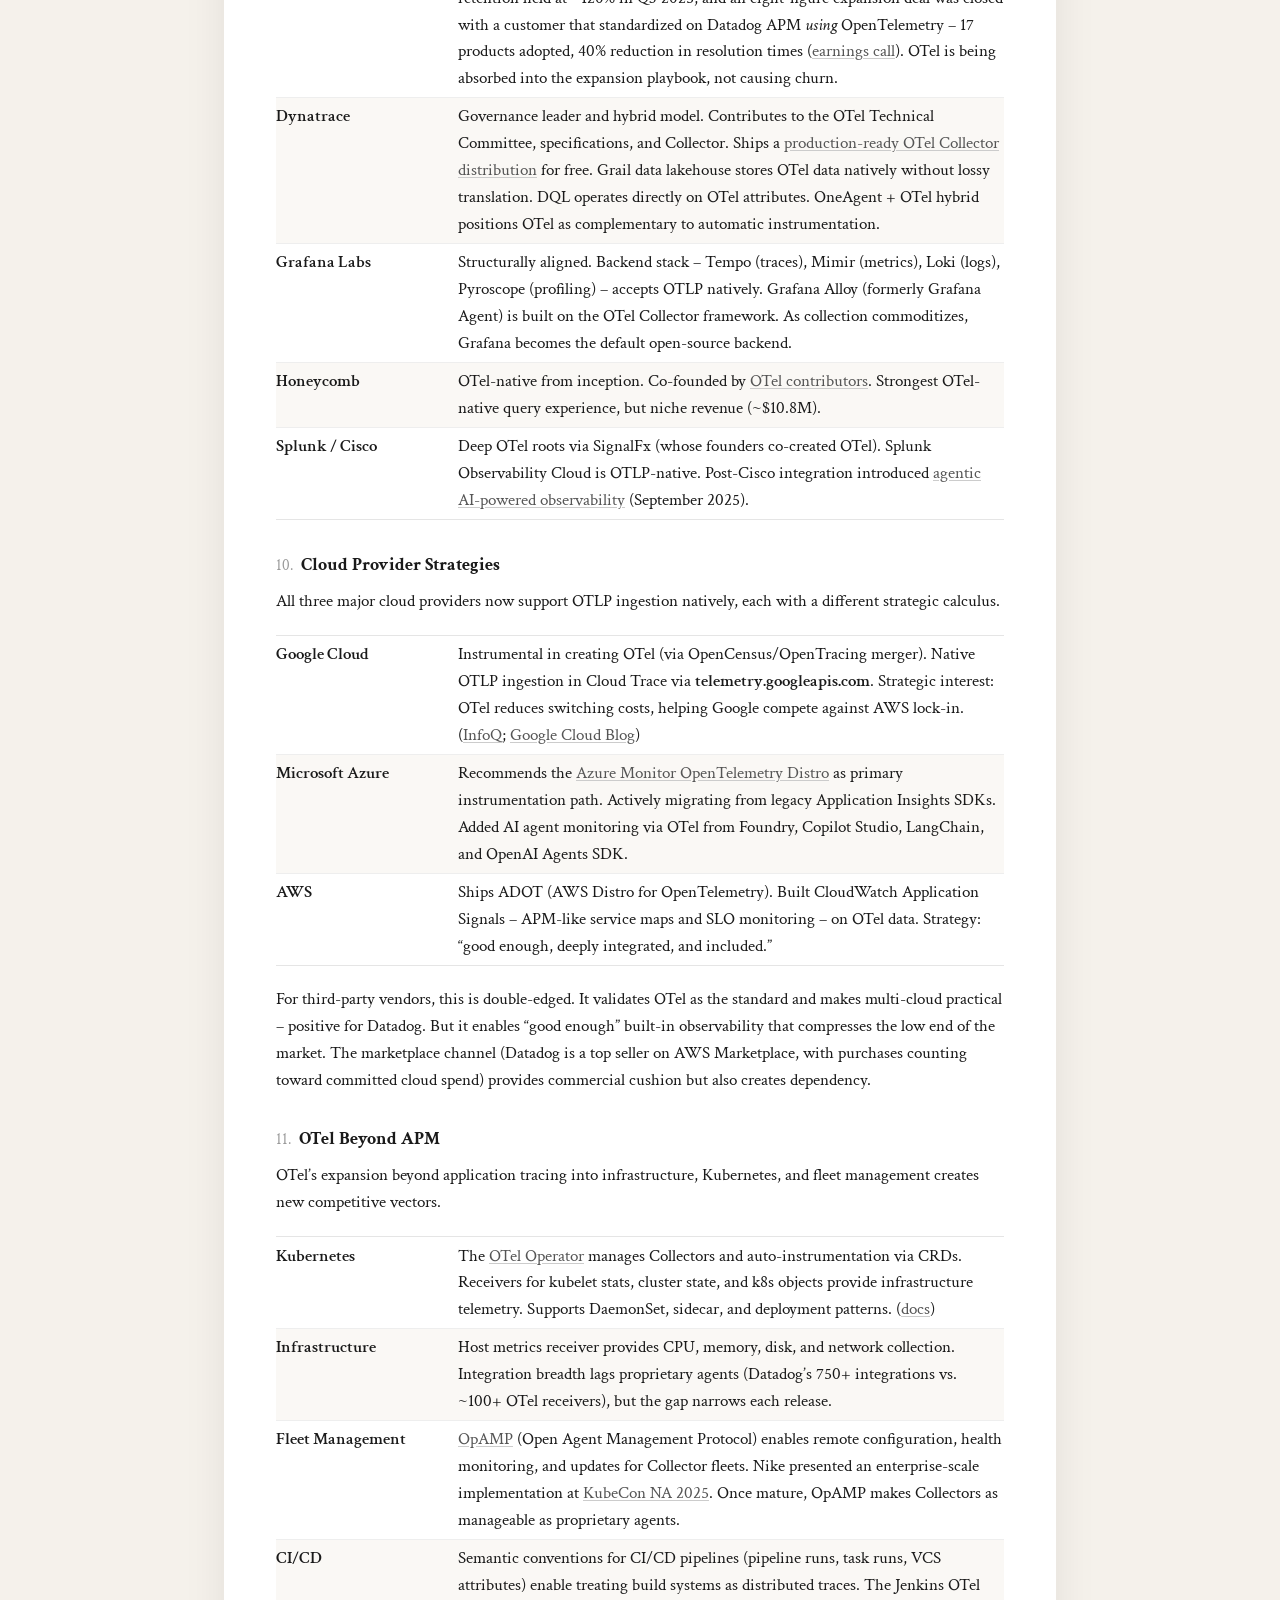
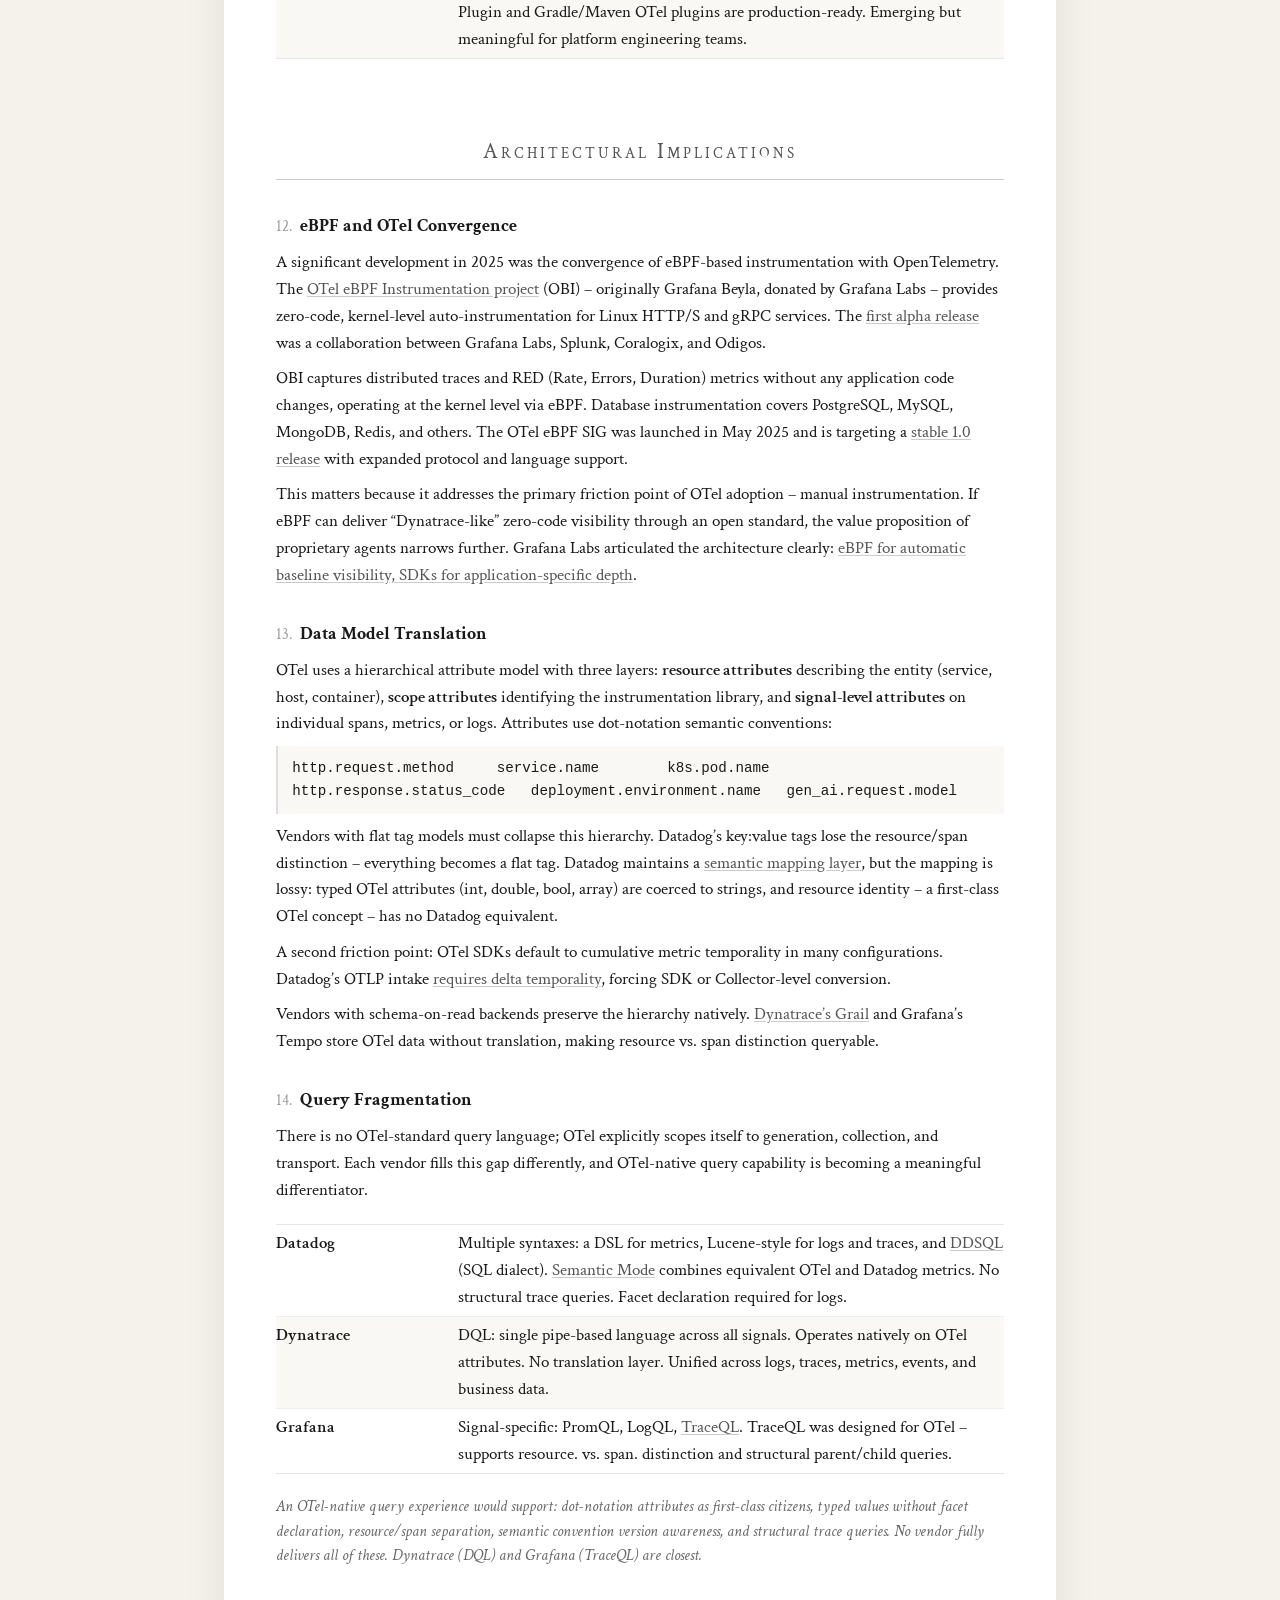
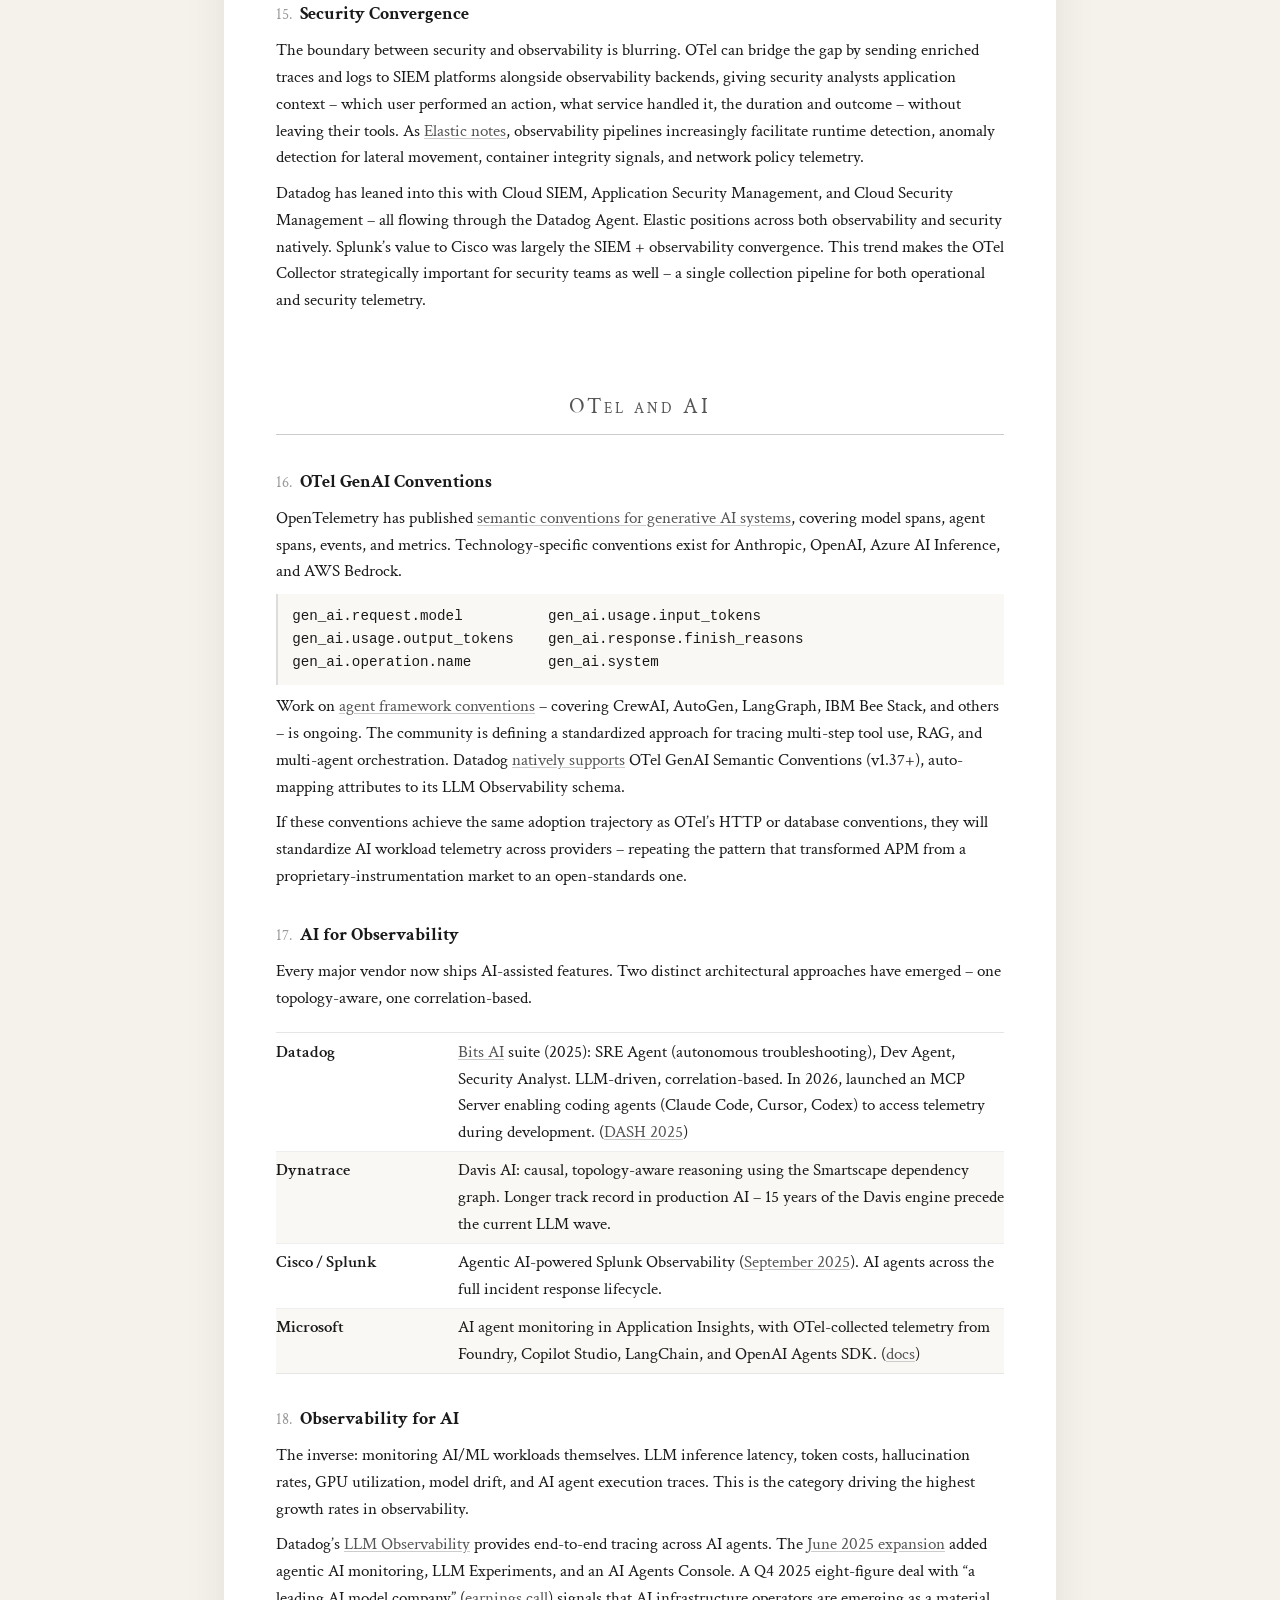
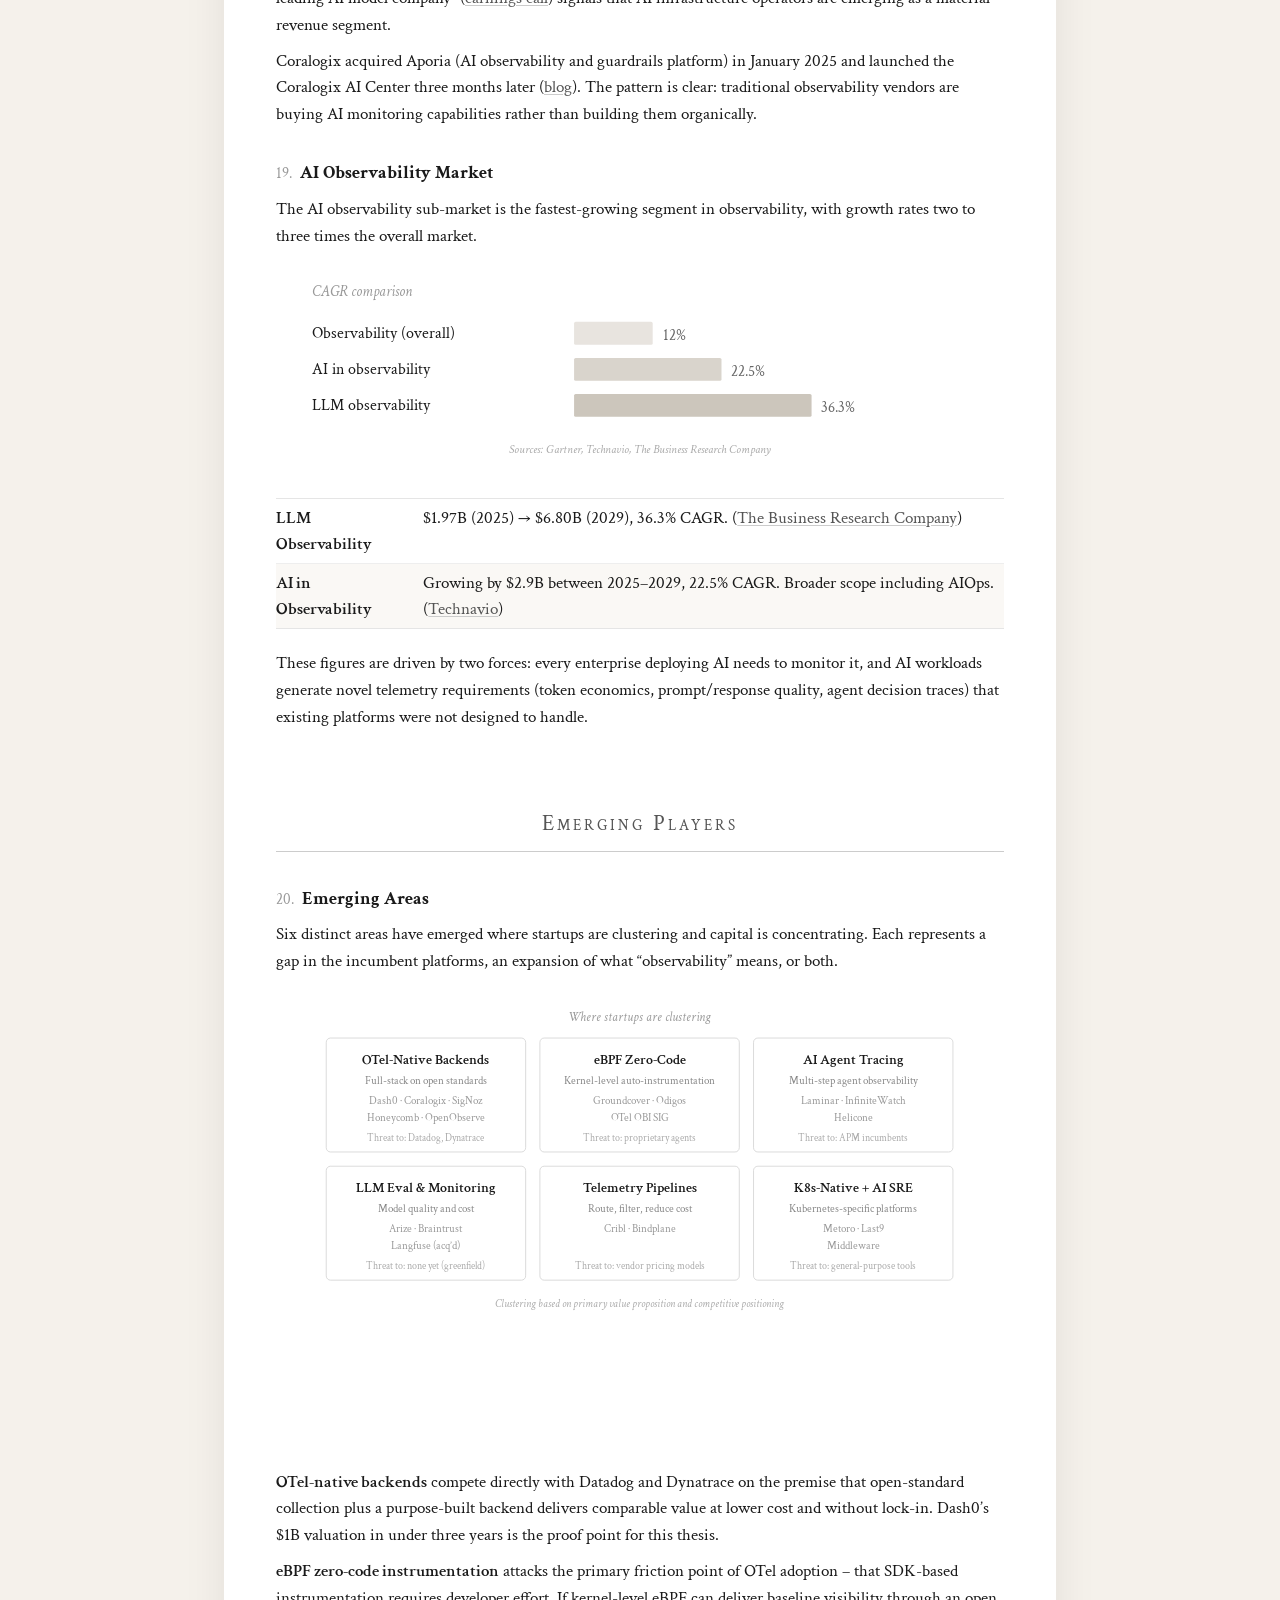
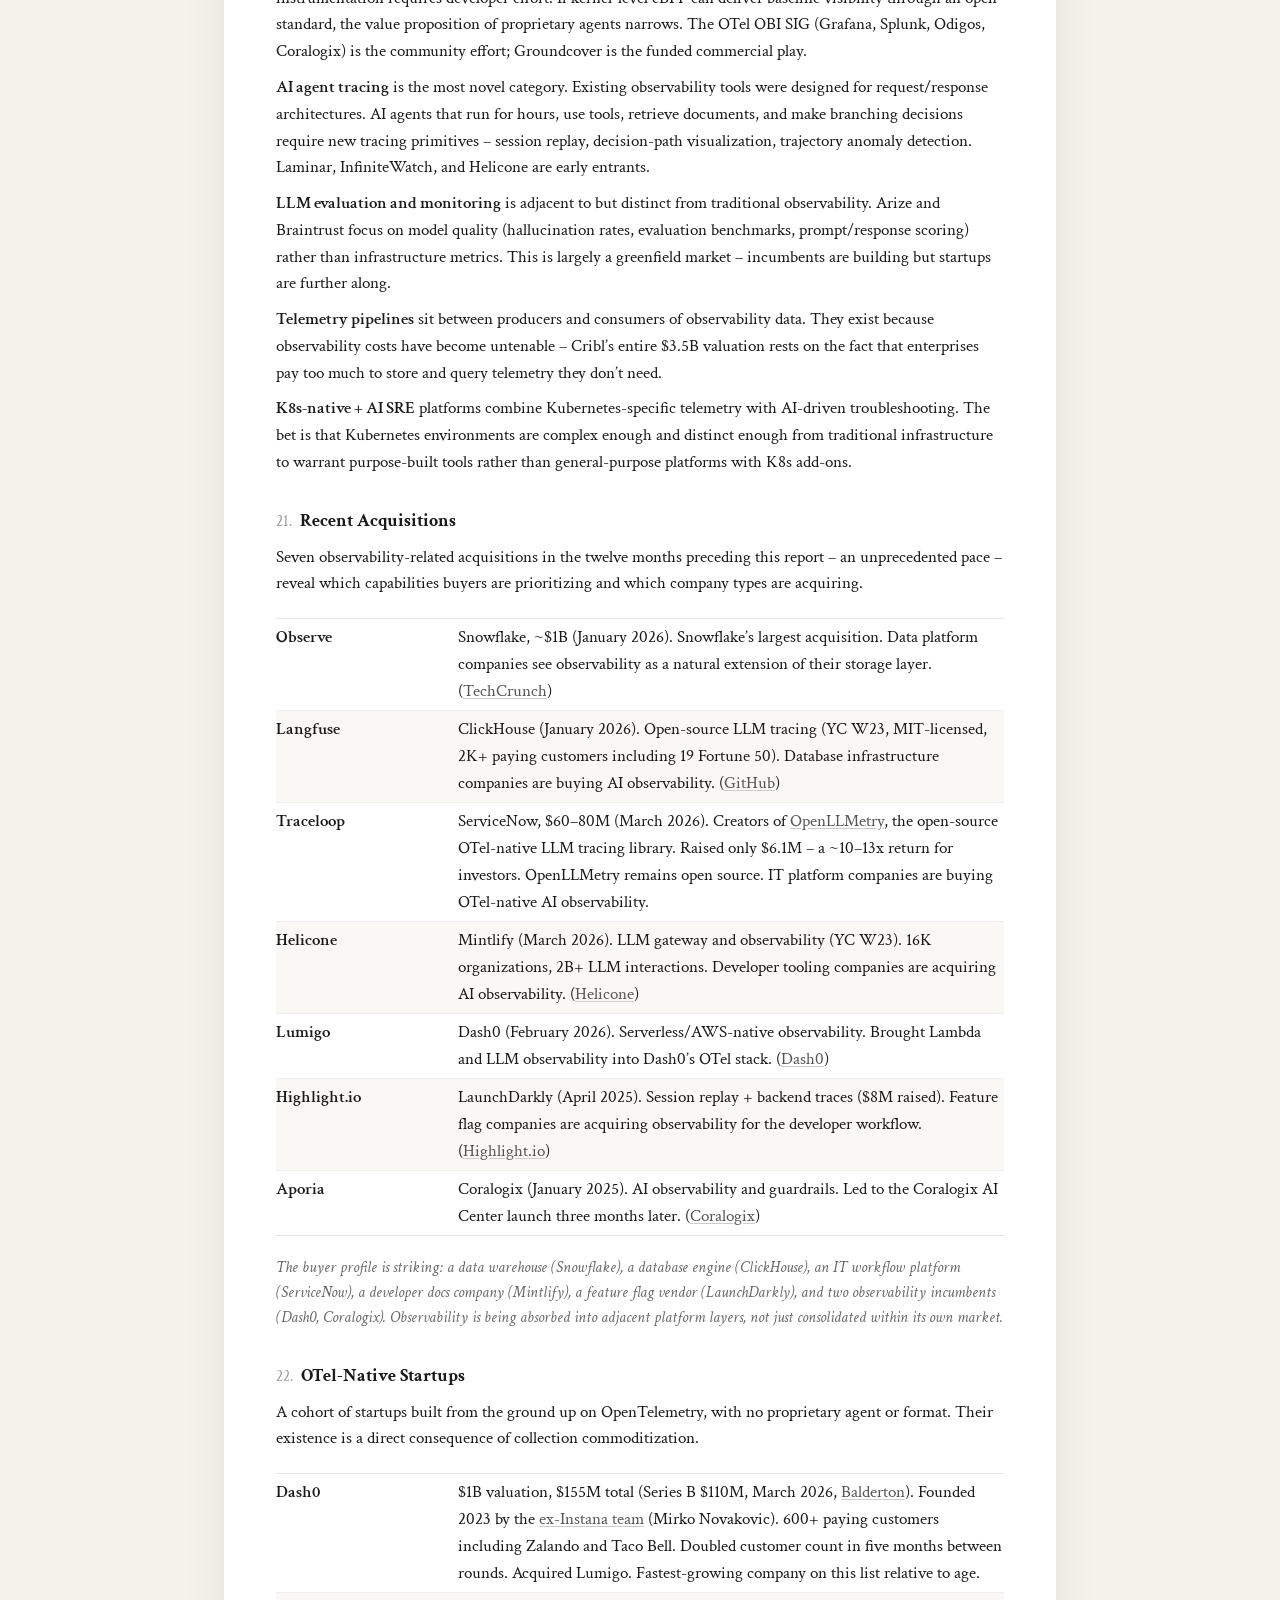
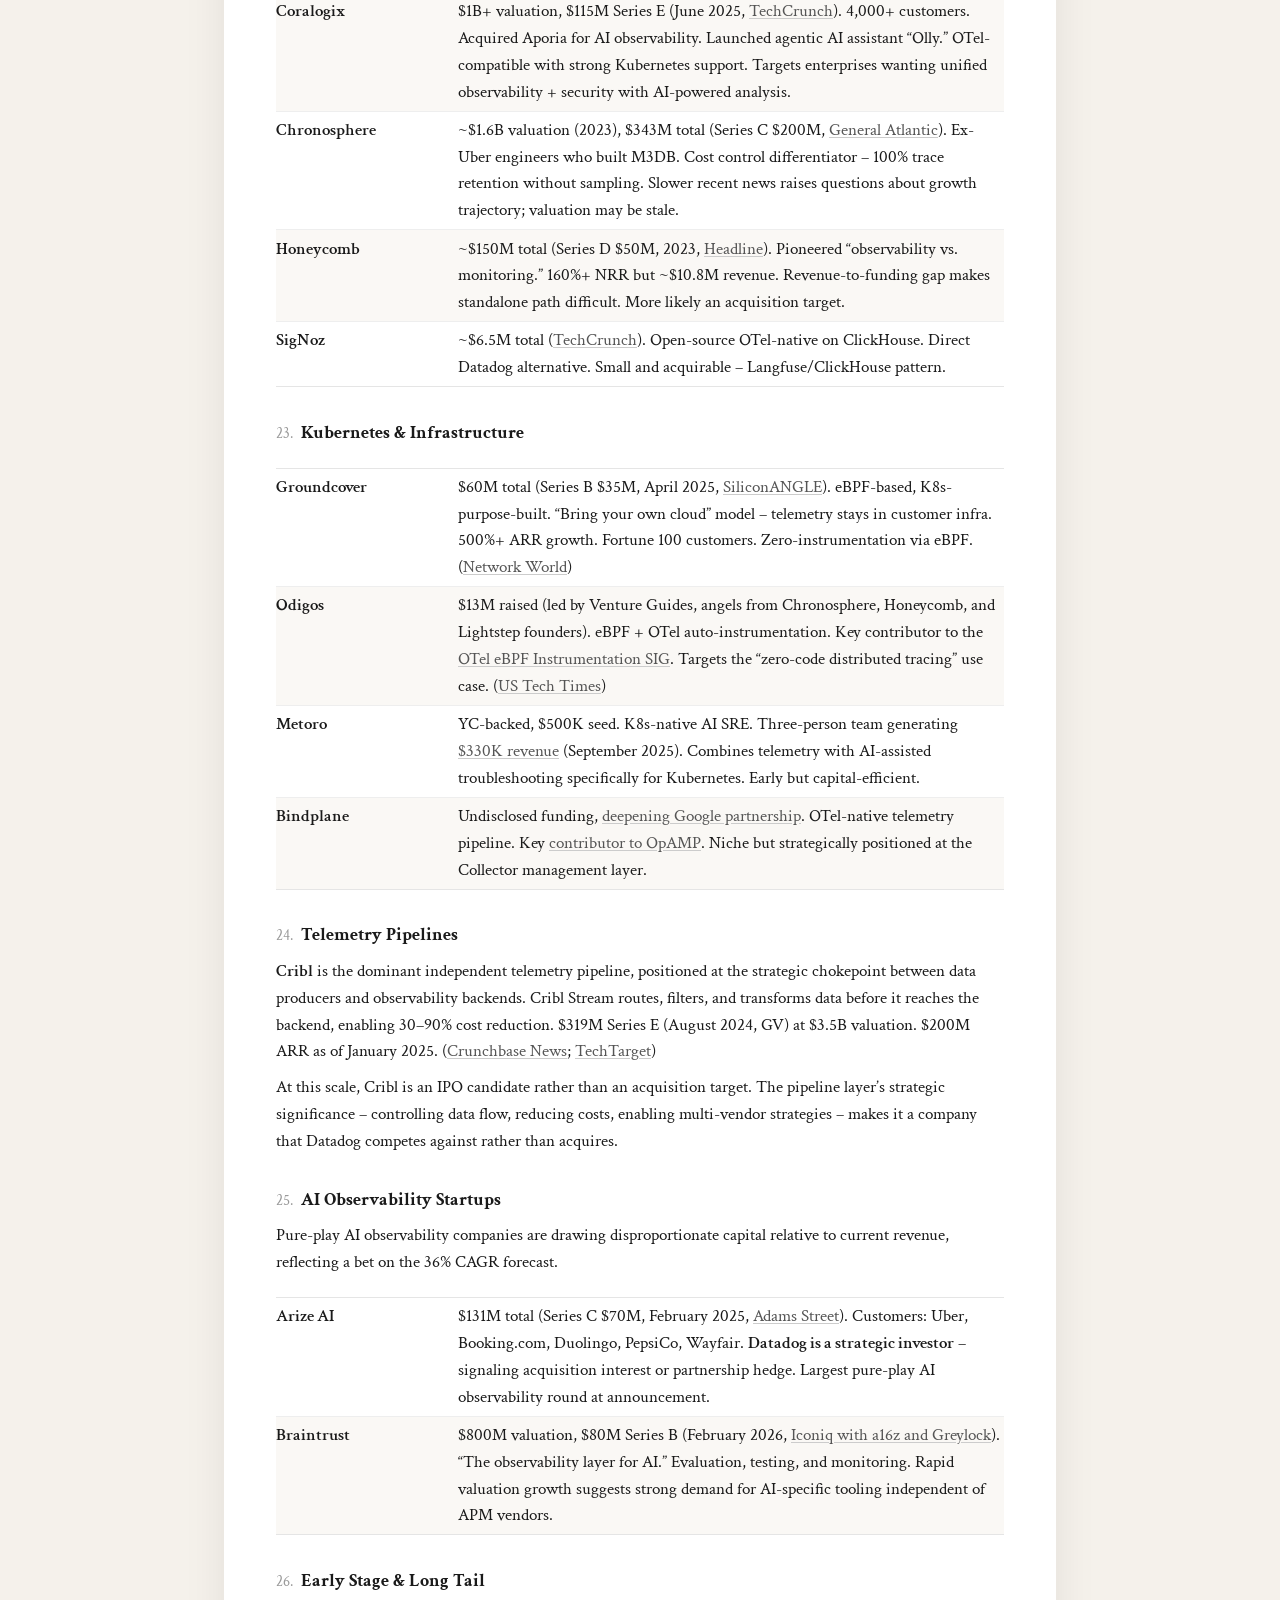
==== commit ad051639: "Add PDF download link and generated PDF" ====
--- a/index.html
+++ b/index.html
@@ -8,6 +8,10 @@
   <link rel="stylesheet" href="style.css?v=3">
 </head>
 <body>
+
+  <div class="downloads">
+    <a href="downloads/otel-market-brief.pdf" target="_blank" rel="noopener">PDF</a>
+  </div>
 
   <h1>OpenTelemetry, AI, and the Observability Market</h1>
   <p class="subtitle">Matthew Reider &middot; April 2026</p>
--- a/style.css
+++ b/style.css
@@ -12,6 +12,28 @@
     box-shadow: 0 0 40px rgba(0, 0, 0, 0.08);
     position: relative;
   }
+}
+
+/* download links */
+.downloads {
+  position: absolute;
+  top: 1.8em;
+  right: 2em;
+  display: flex;
+  gap: 1.2em;
+}
+
+.downloads a {
+  font: 0.7em/1 'Crimson Text', serif;
+  letter-spacing: 0.08em;
+  text-transform: uppercase;
+  text-decoration: none;
+  color: #aaa;
+  transition: color 0.2s;
+}
+
+.downloads a:hover {
+  color: #444;
 }
 
 body {
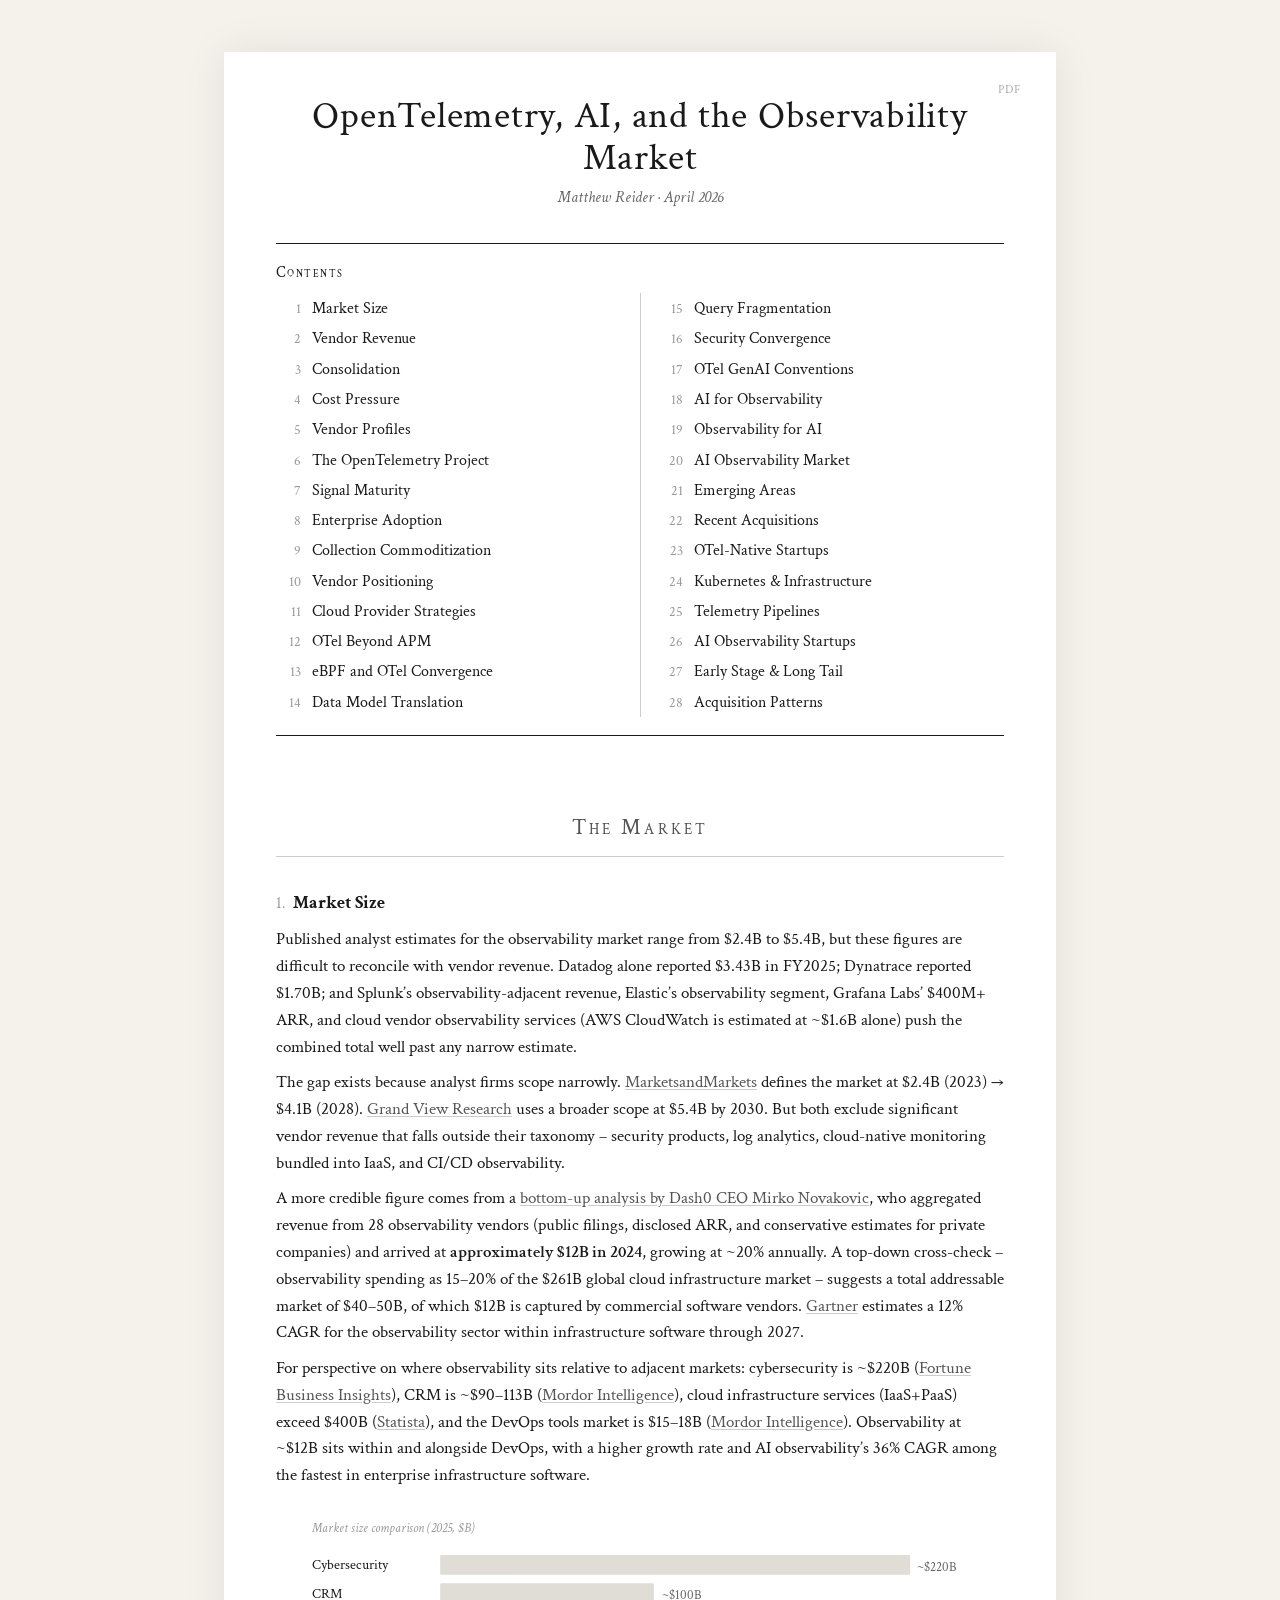
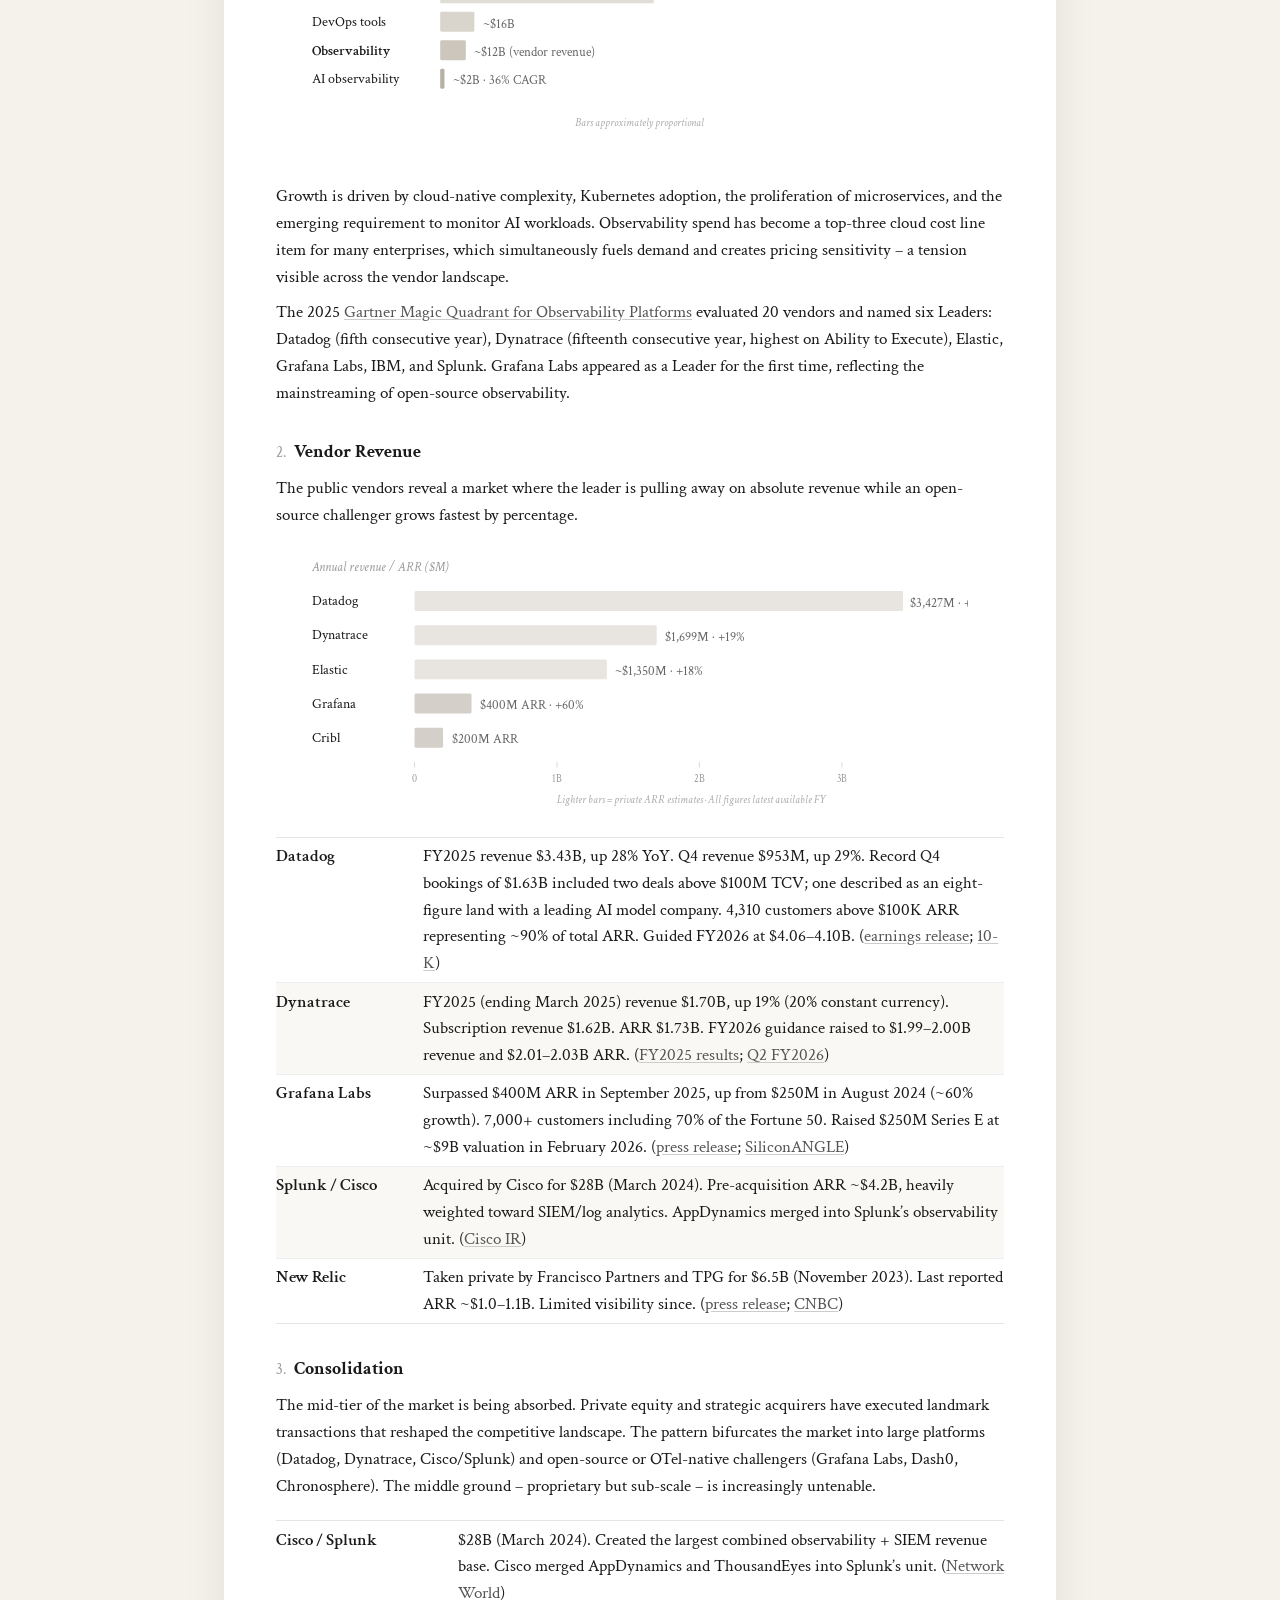
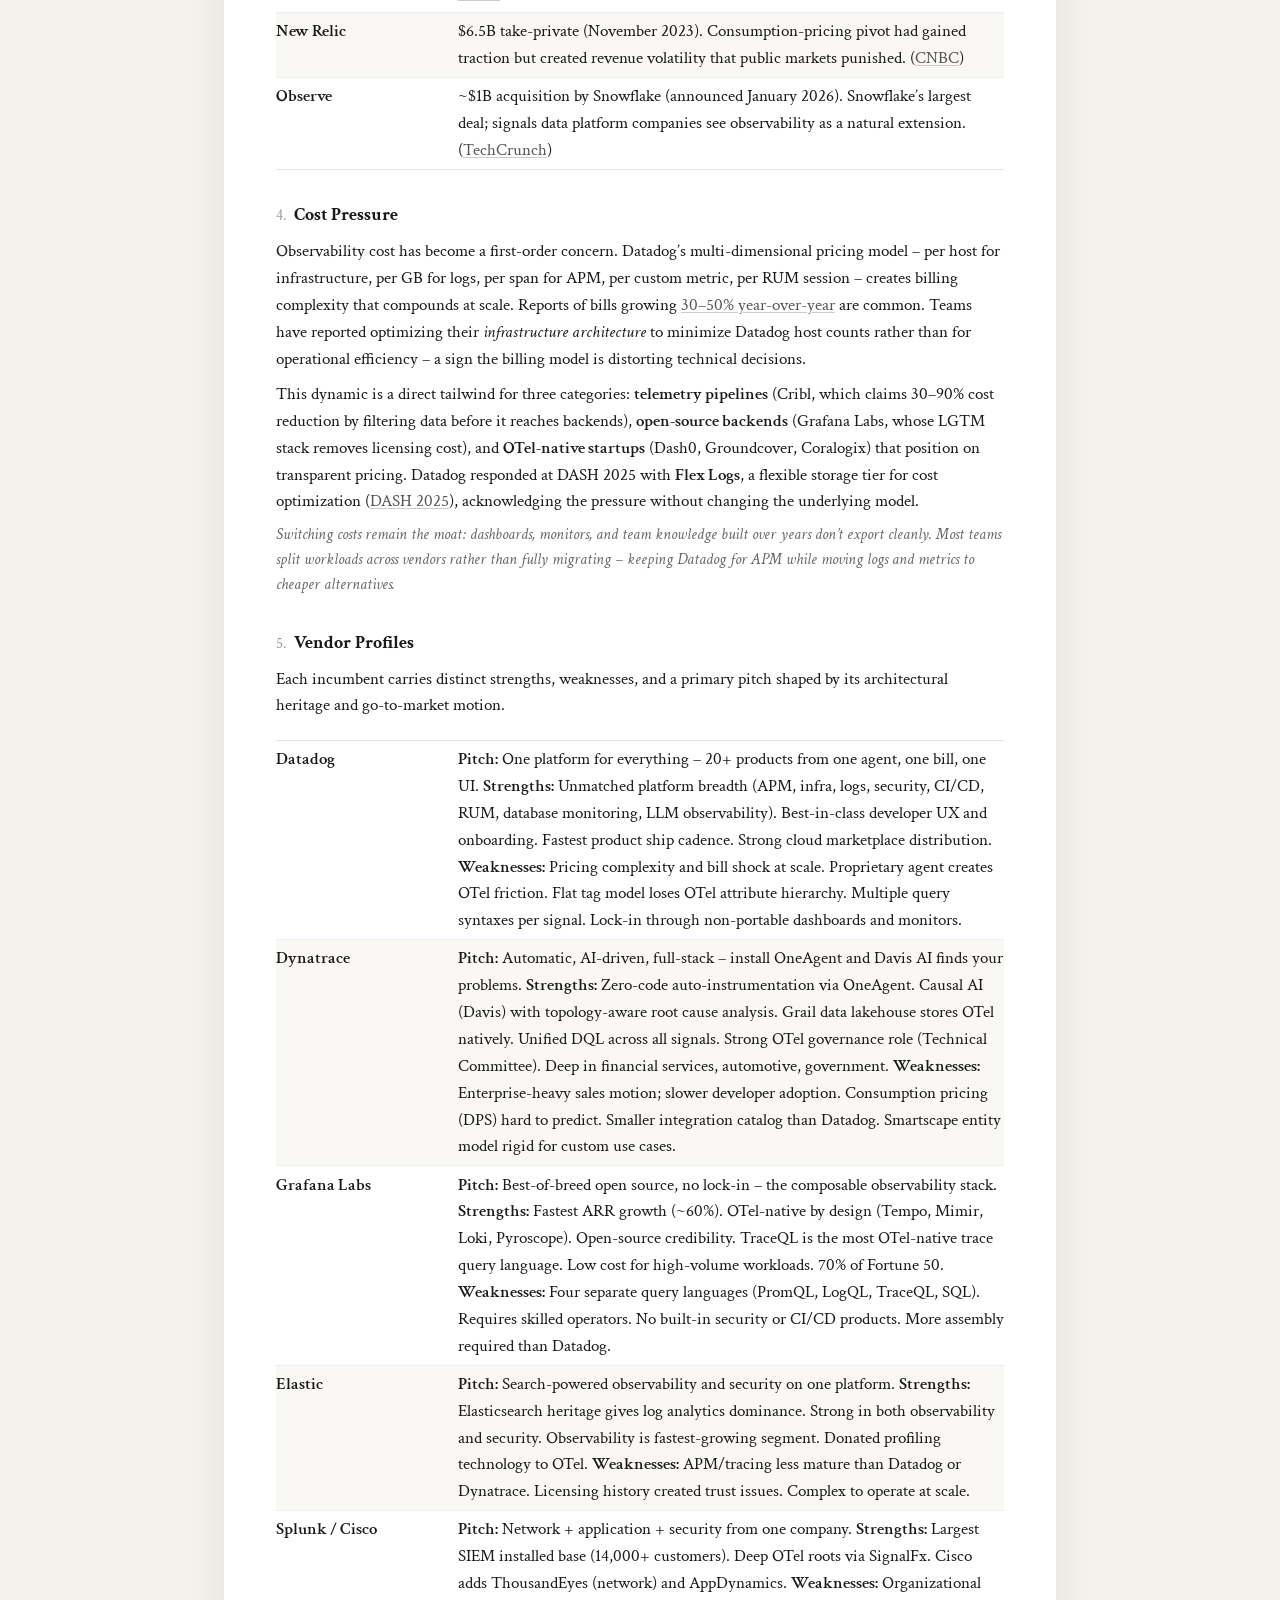
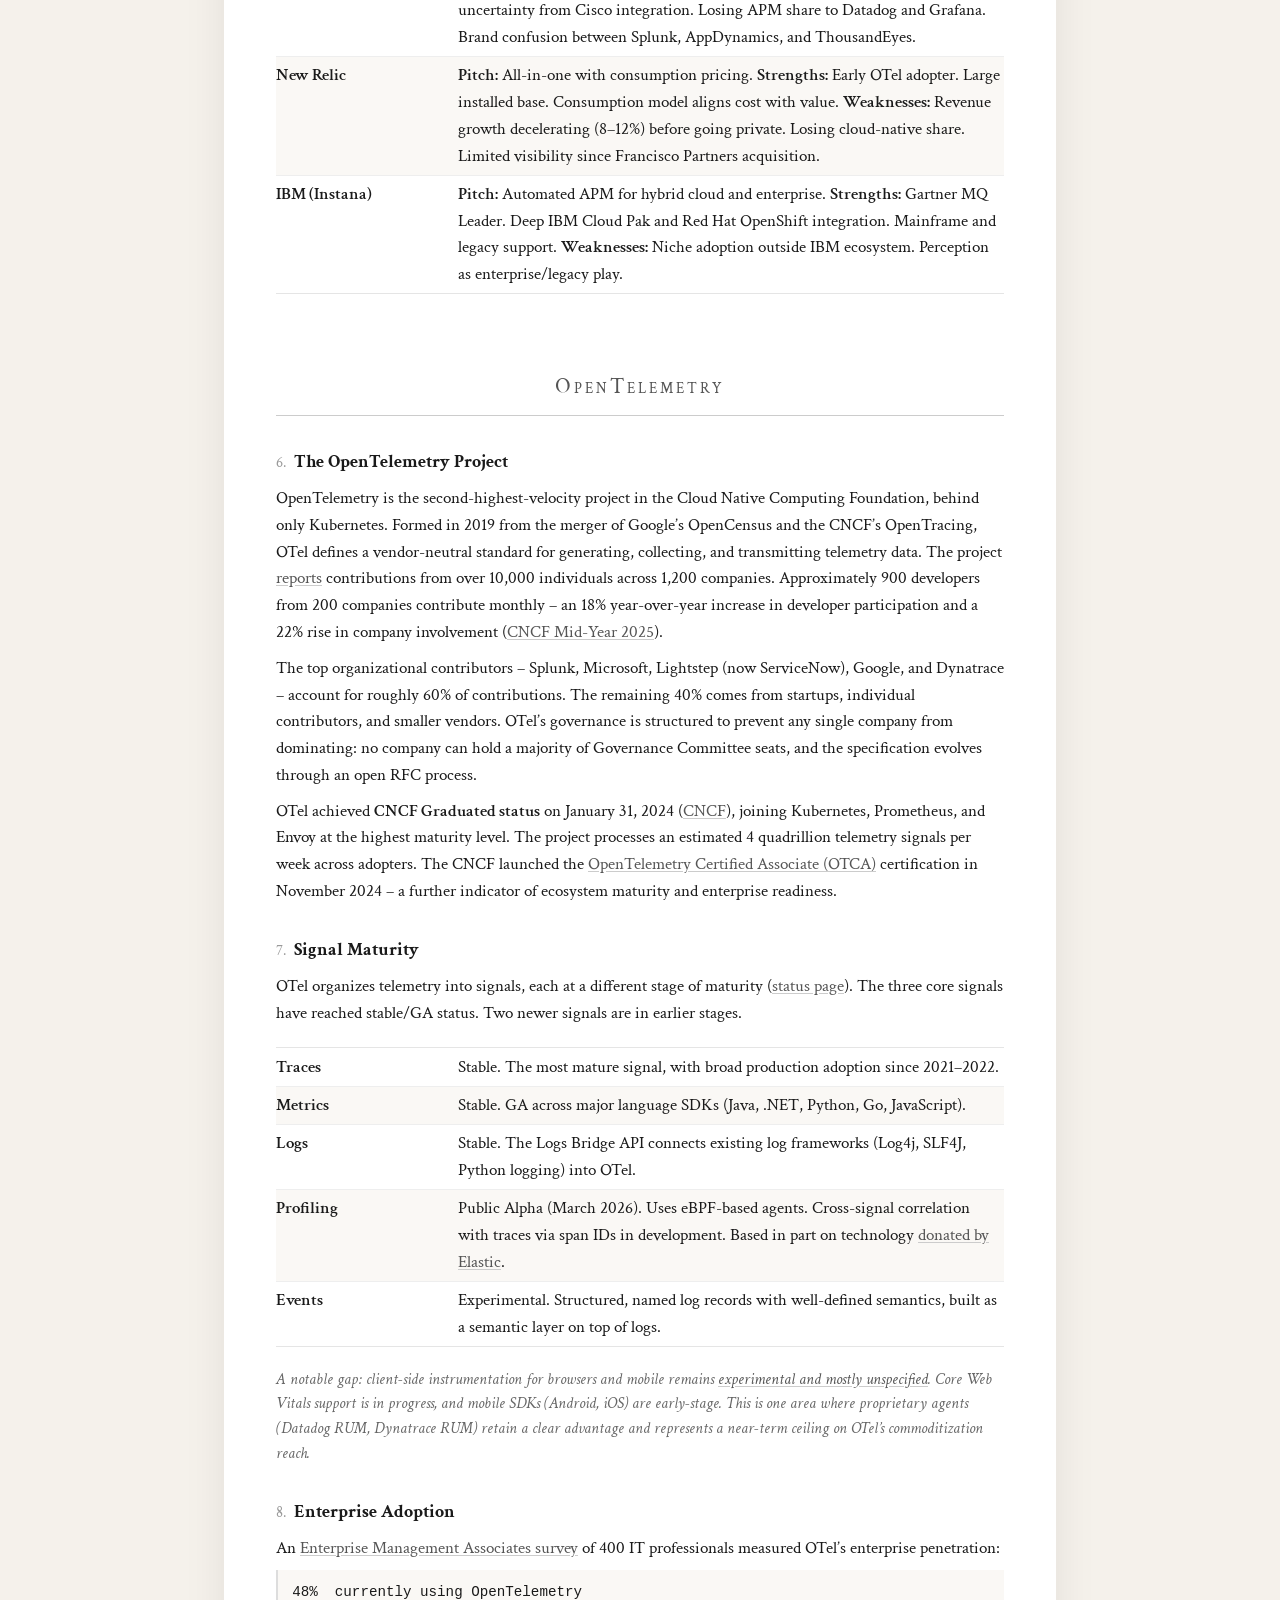
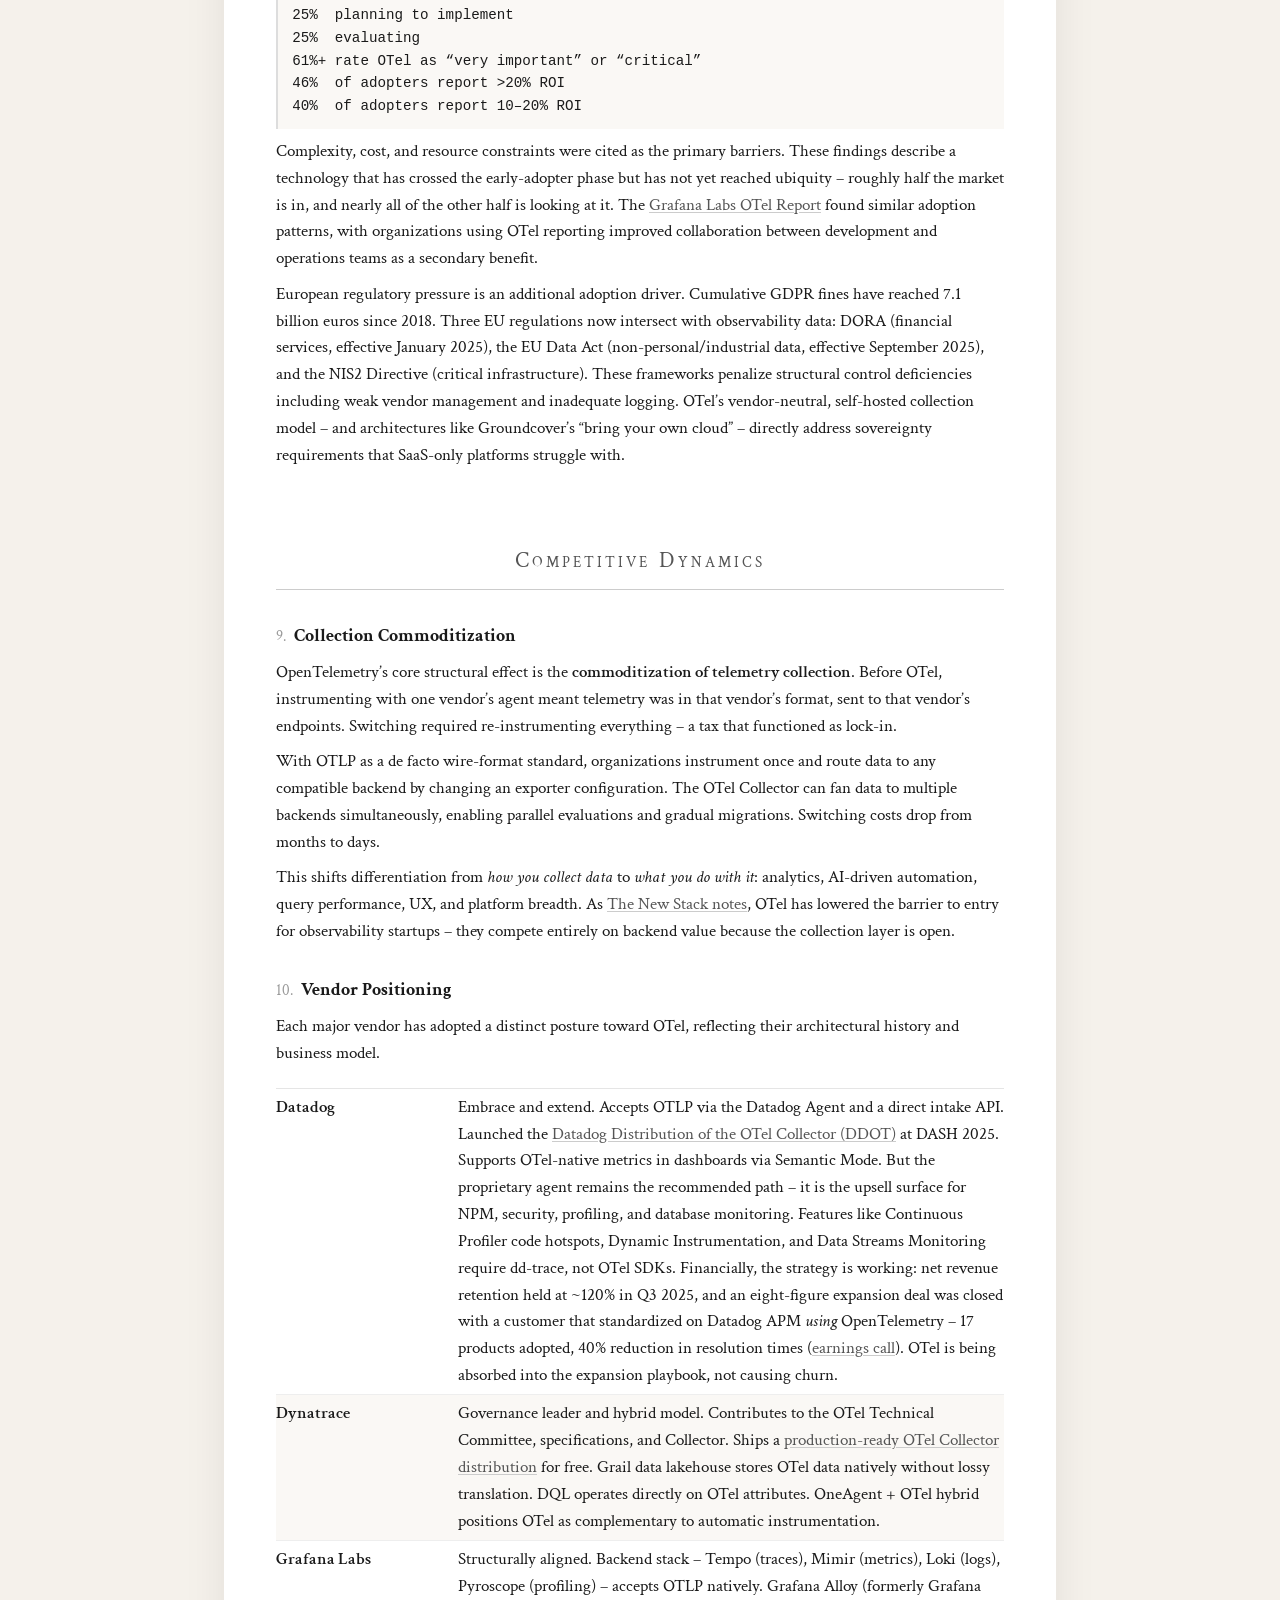
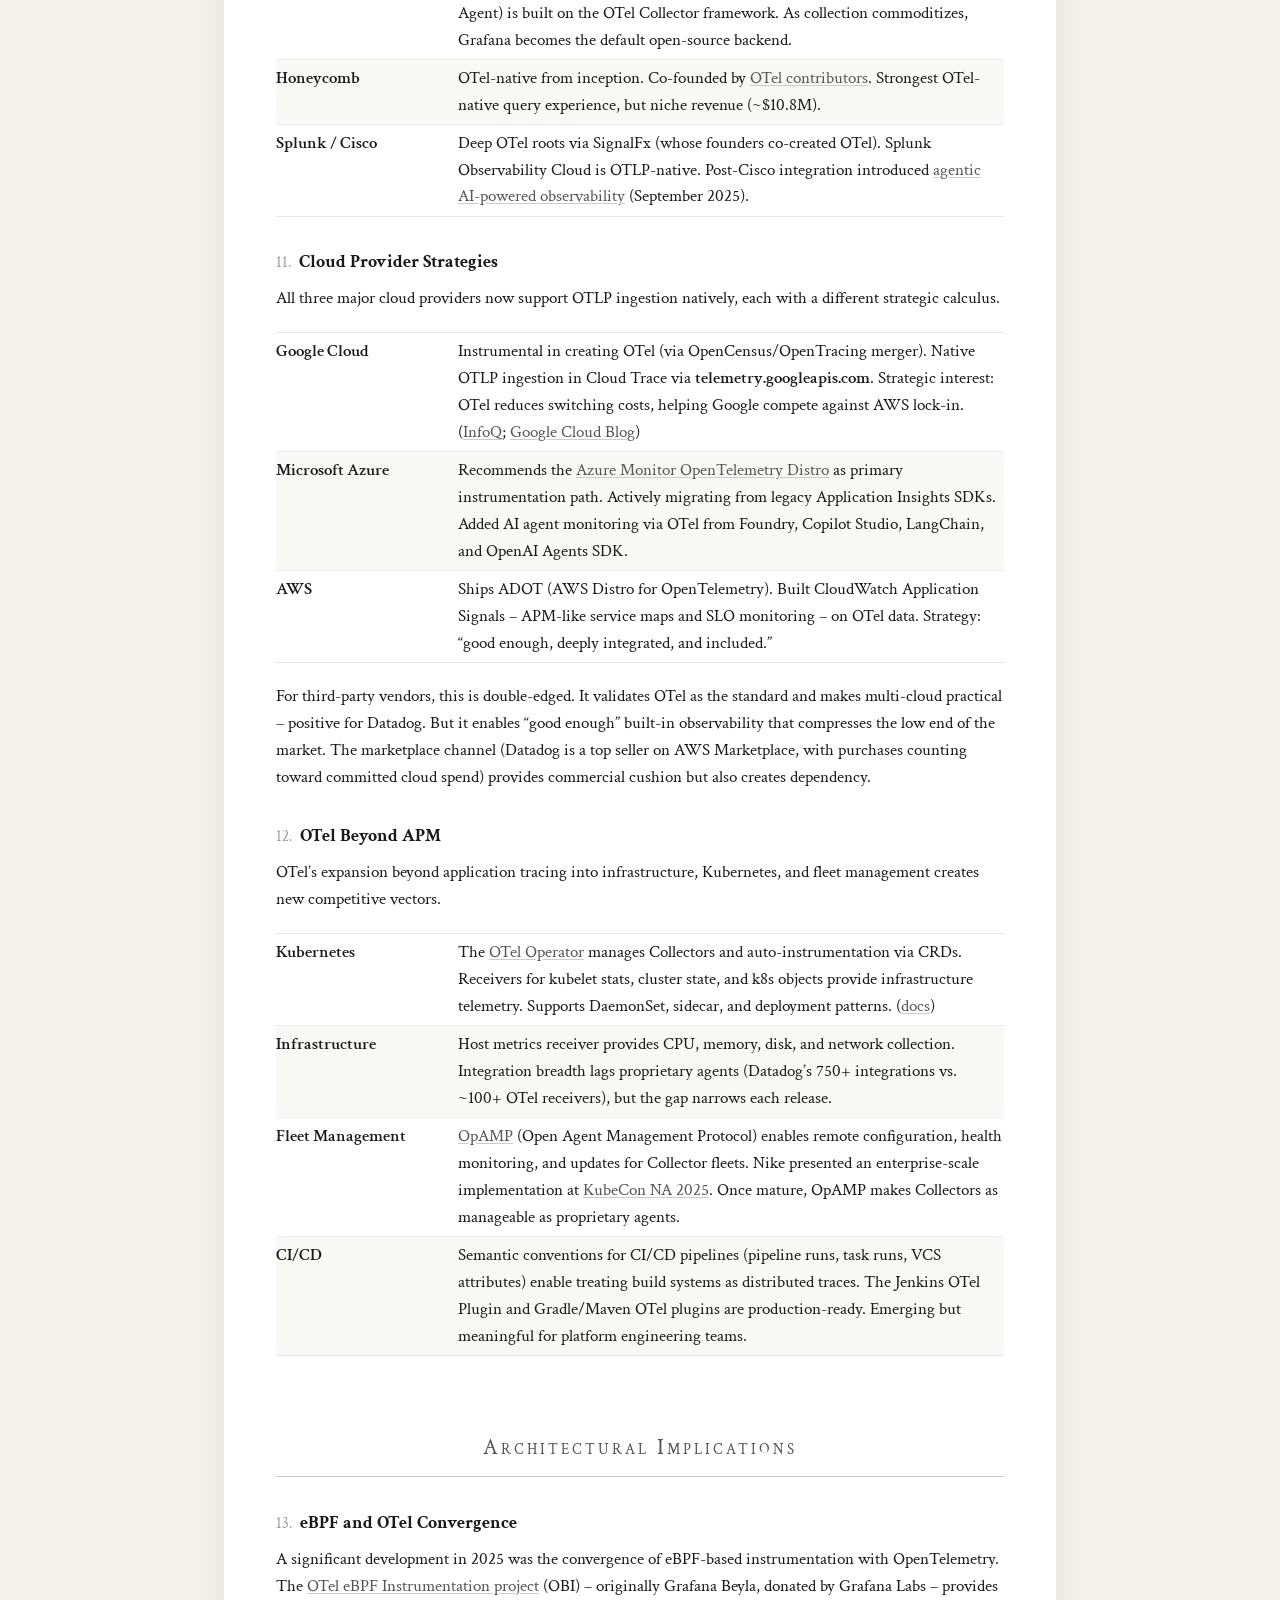
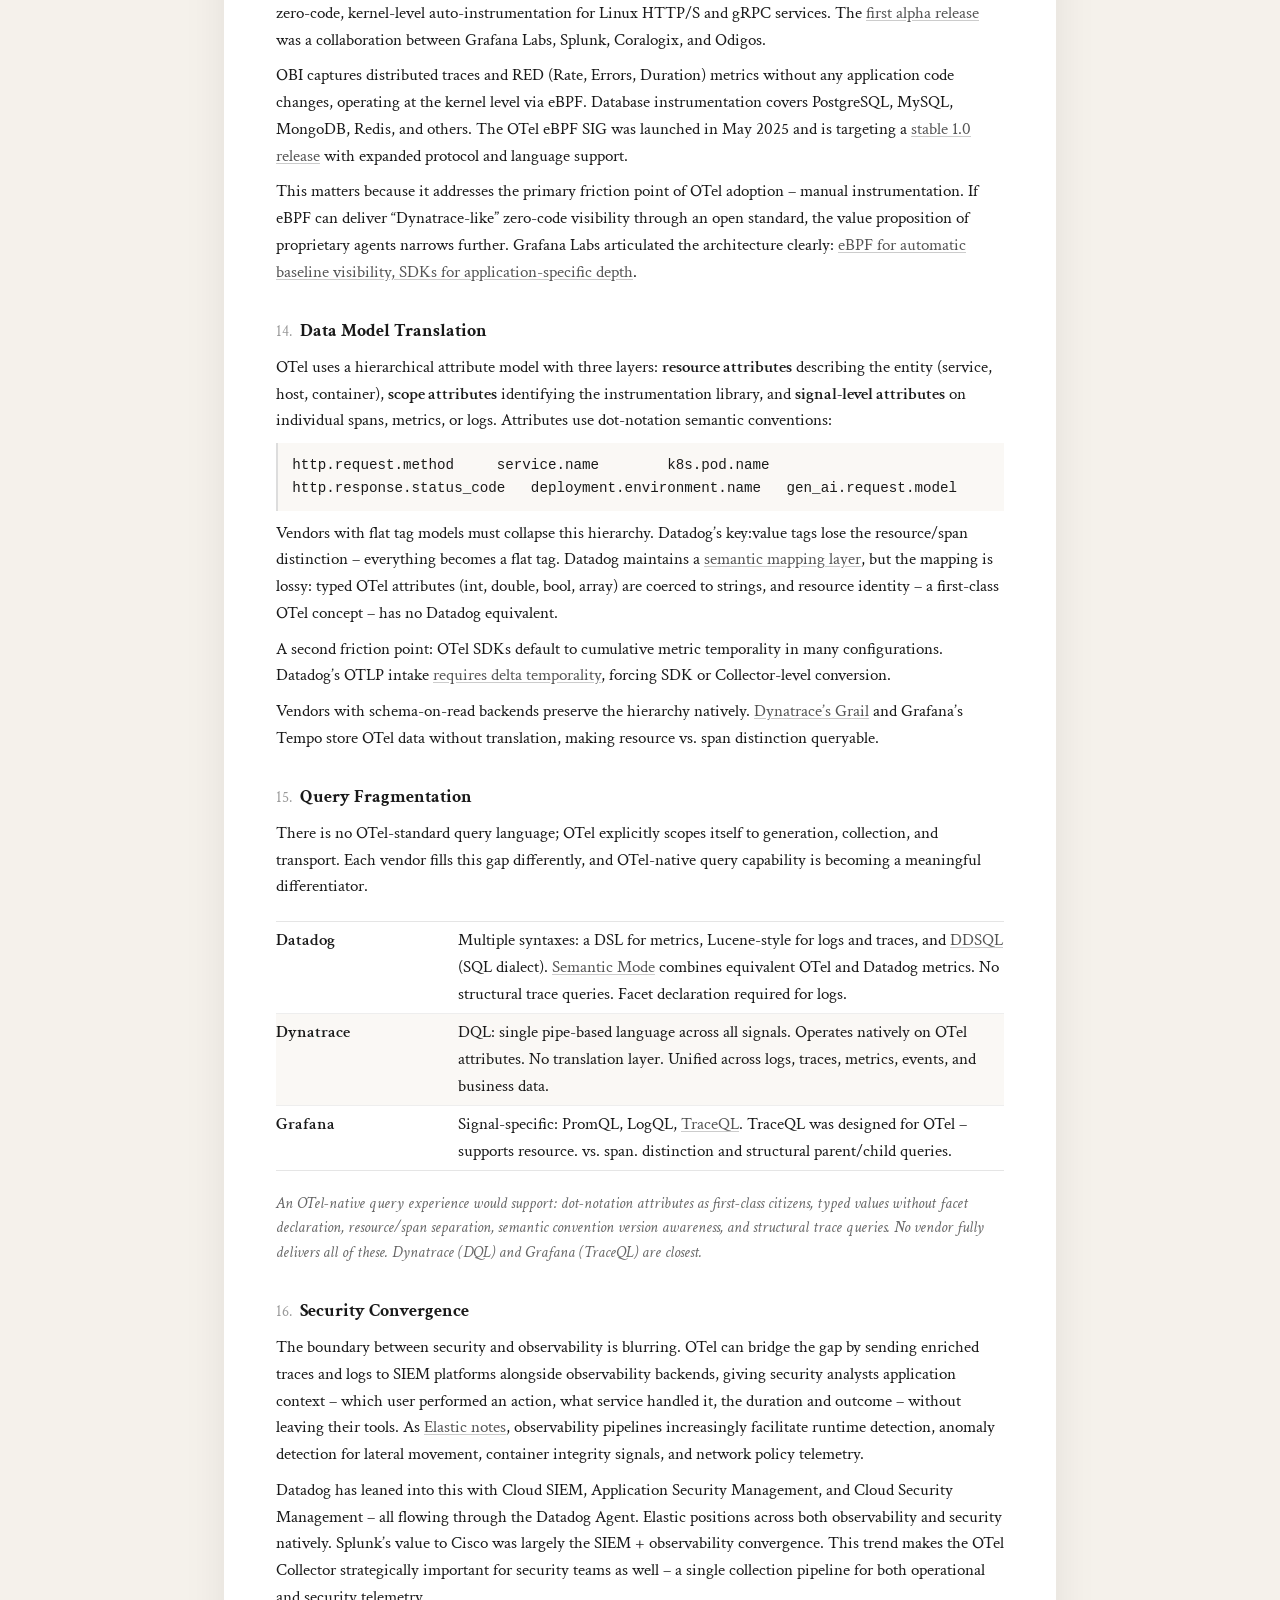
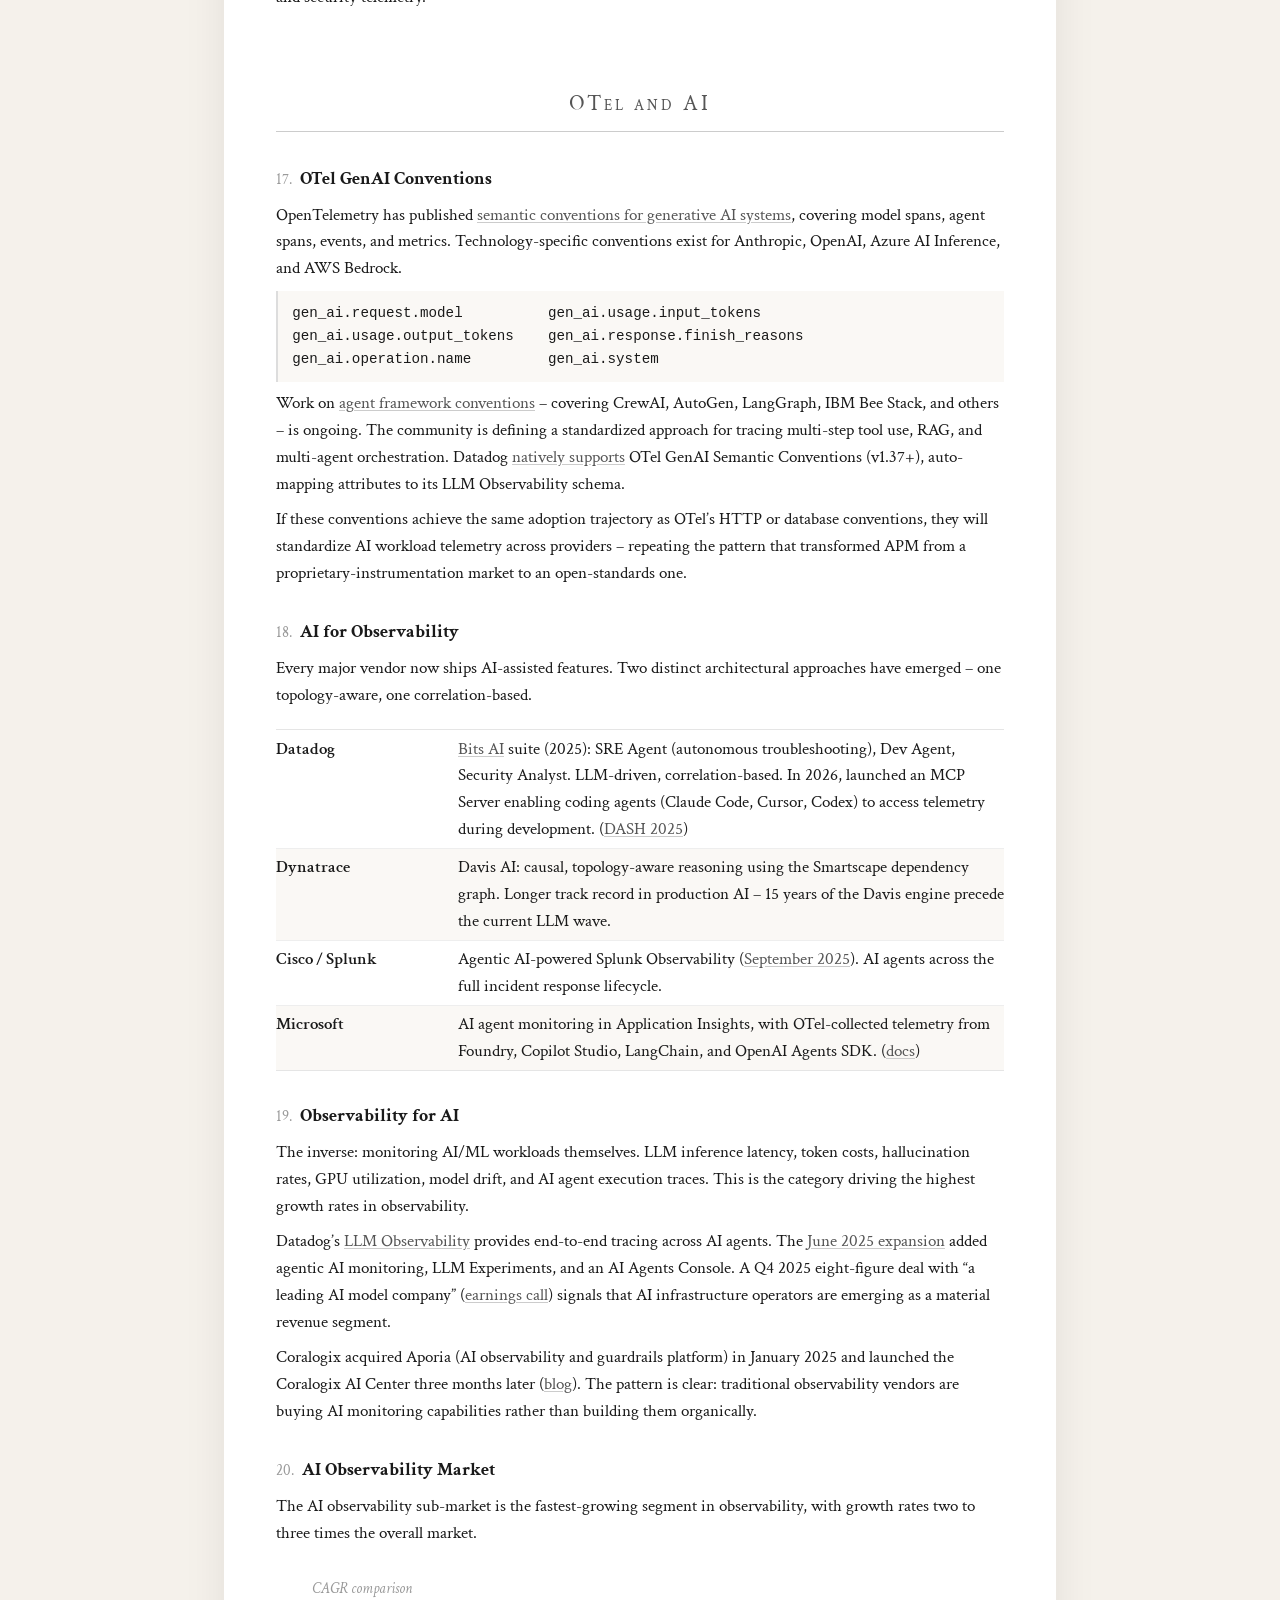
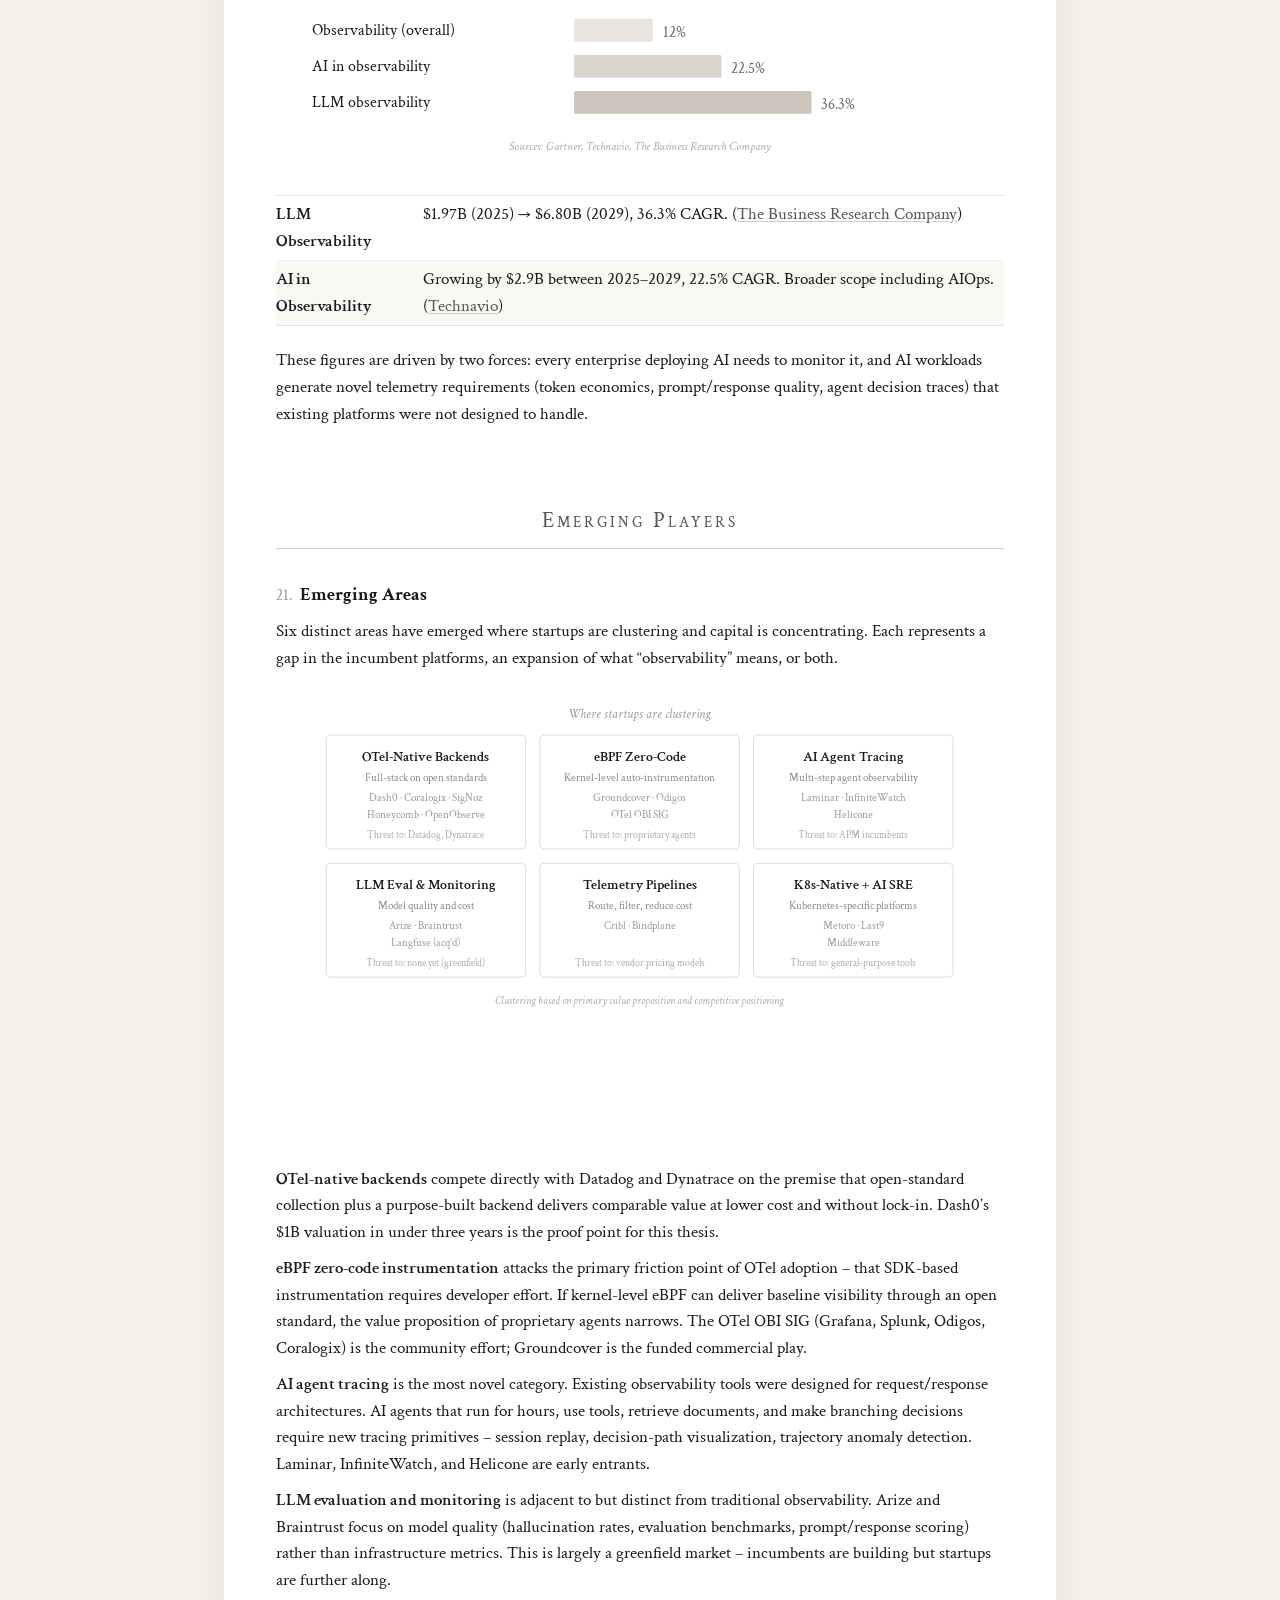
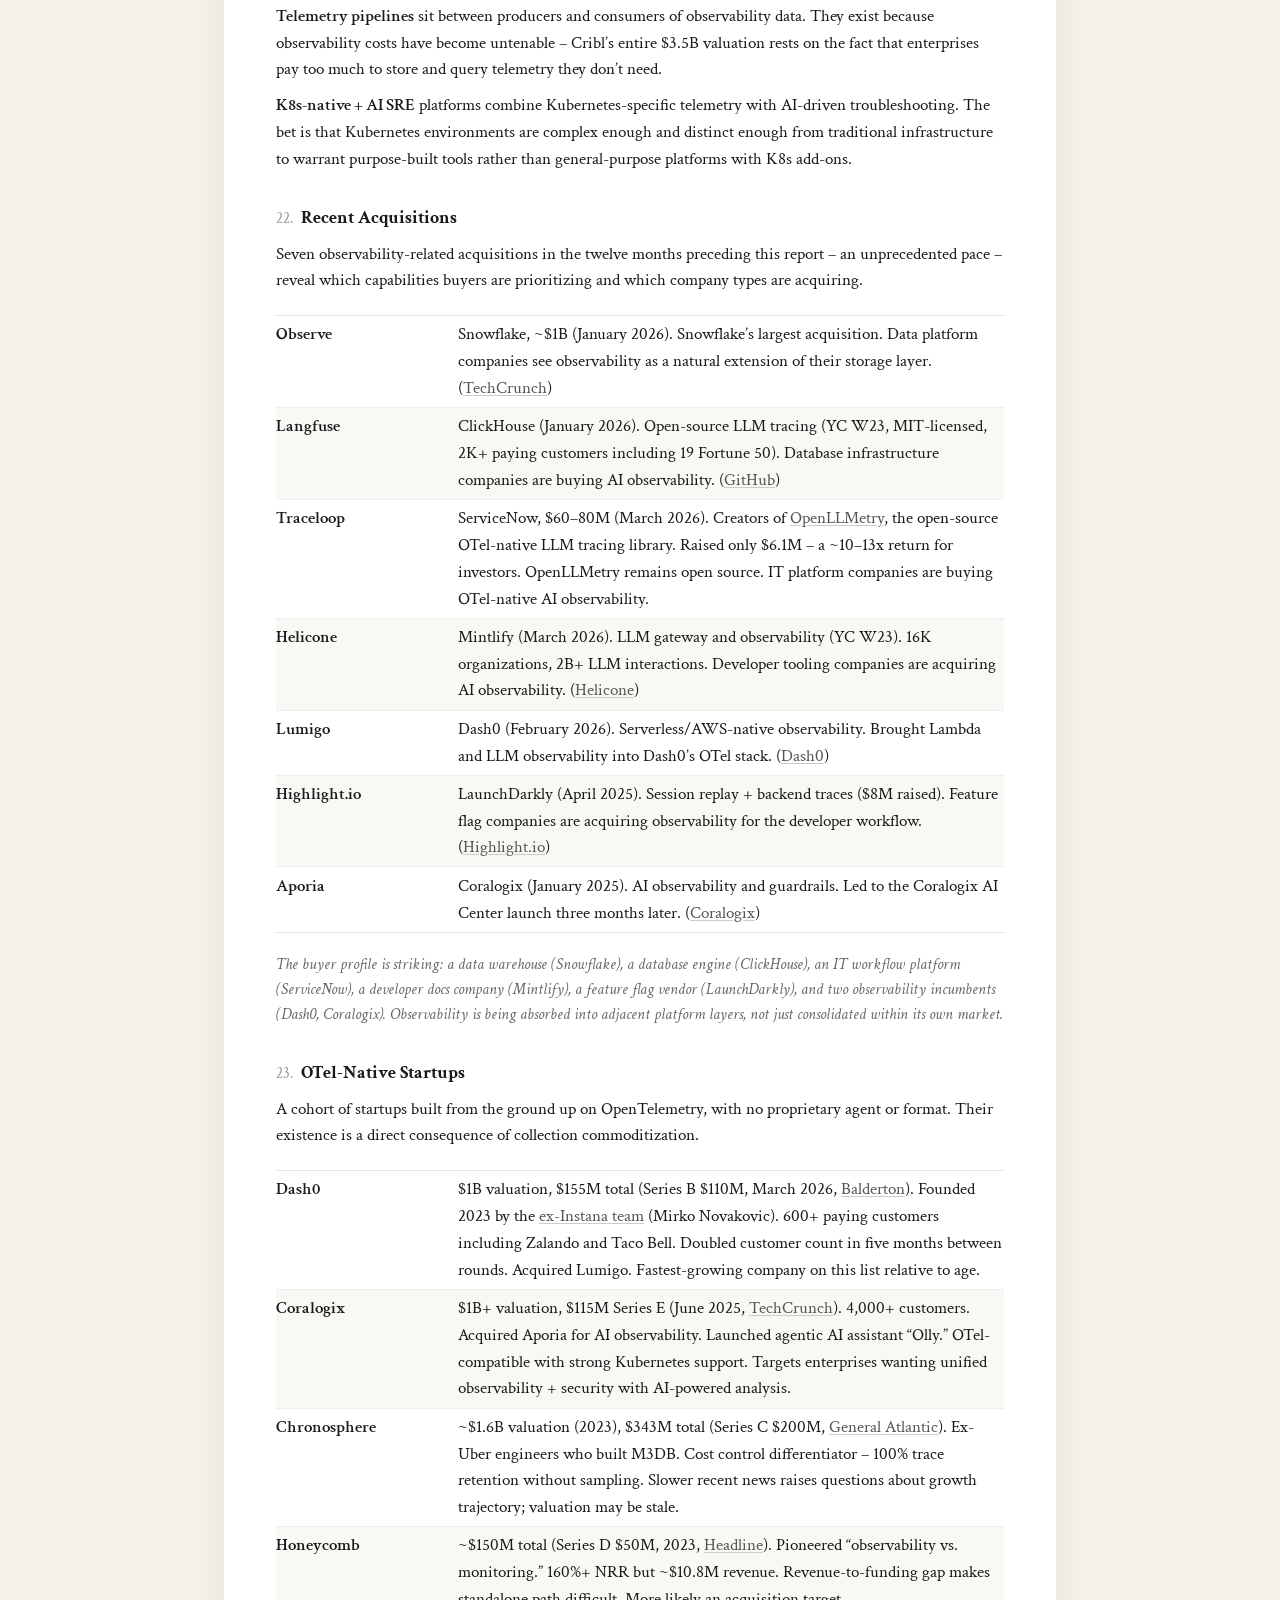
==== commit 4c228dea: "Add vendor profiles (strengths/weaknesses/pitch), renumber to 28 entries, rebuild PDF" ====
--- a/index.html
+++ b/index.html
@@ -23,29 +23,30 @@
       <li><a href="#vendor-revenue"><span class="num">2</span> Vendor Revenue</a></li>
       <li><a href="#consolidation"><span class="num">3</span> Consolidation</a></li>
       <li><a href="#cost-pressure"><span class="num">4</span> Cost Pressure</a></li>
-      <li><a href="#otel-project"><span class="num">5</span> The OpenTelemetry Project</a></li>
-      <li><a href="#signal-maturity"><span class="num">6</span> Signal Maturity</a></li>
-      <li><a href="#enterprise-adoption"><span class="num">7</span> Enterprise Adoption</a></li>
-      <li><a href="#commoditization"><span class="num">8</span> Collection Commoditization</a></li>
-      <li><a href="#vendor-positioning"><span class="num">9</span> Vendor Positioning</a></li>
-      <li><a href="#cloud-providers"><span class="num">10</span> Cloud Provider Strategies</a></li>
-      <li><a href="#beyond-apm"><span class="num">11</span> OTel Beyond APM</a></li>
-      <li><a href="#ebpf"><span class="num">12</span> eBPF and OTel Convergence</a></li>
-      <li><a href="#data-model"><span class="num">13</span> Data Model Translation</a></li>
-      <li><a href="#query-fragmentation"><span class="num">14</span> Query Fragmentation</a></li>
-      <li><a href="#security"><span class="num">15</span> Security Convergence</a></li>
-      <li><a href="#genai-conventions"><span class="num">16</span> OTel GenAI Conventions</a></li>
-      <li><a href="#ai-for-observability"><span class="num">17</span> AI for Observability</a></li>
-      <li><a href="#observability-for-ai"><span class="num">18</span> Observability for AI</a></li>
-      <li><a href="#ai-market"><span class="num">19</span> AI Observability Market</a></li>
-      <li><a href="#emerging-areas"><span class="num">20</span> Emerging Areas</a></li>
-      <li><a href="#recent-acquisitions"><span class="num">21</span> Recent Acquisitions</a></li>
-      <li><a href="#otel-native-startups"><span class="num">22</span> OTel-Native Startups</a></li>
-      <li><a href="#k8s-infra"><span class="num">23</span> Kubernetes &amp; Infrastructure</a></li>
-      <li><a href="#pipelines"><span class="num">24</span> Telemetry Pipelines</a></li>
-      <li><a href="#ai-startups"><span class="num">25</span> AI Observability Startups</a></li>
-      <li><a href="#early-stage"><span class="num">26</span> Early Stage &amp; Long Tail</a></li>
-      <li><a href="#patterns"><span class="num">27</span> Acquisition Patterns</a></li>
+      <li><a href="#vendor-profiles"><span class="num">5</span> Vendor Profiles</a></li>
+      <li><a href="#otel-project"><span class="num">6</span> The OpenTelemetry Project</a></li>
+      <li><a href="#signal-maturity"><span class="num">7</span> Signal Maturity</a></li>
+      <li><a href="#enterprise-adoption"><span class="num">8</span> Enterprise Adoption</a></li>
+      <li><a href="#commoditization"><span class="num">9</span> Collection Commoditization</a></li>
+      <li><a href="#vendor-positioning"><span class="num">10</span> Vendor Positioning</a></li>
+      <li><a href="#cloud-providers"><span class="num">11</span> Cloud Provider Strategies</a></li>
+      <li><a href="#beyond-apm"><span class="num">12</span> OTel Beyond APM</a></li>
+      <li><a href="#ebpf"><span class="num">13</span> eBPF and OTel Convergence</a></li>
+      <li><a href="#data-model"><span class="num">14</span> Data Model Translation</a></li>
+      <li><a href="#query-fragmentation"><span class="num">15</span> Query Fragmentation</a></li>
+      <li><a href="#security"><span class="num">16</span> Security Convergence</a></li>
+      <li><a href="#genai-conventions"><span class="num">17</span> OTel GenAI Conventions</a></li>
+      <li><a href="#ai-for-observability"><span class="num">18</span> AI for Observability</a></li>
+      <li><a href="#observability-for-ai"><span class="num">19</span> Observability for AI</a></li>
+      <li><a href="#ai-market"><span class="num">20</span> AI Observability Market</a></li>
+      <li><a href="#emerging-areas"><span class="num">21</span> Emerging Areas</a></li>
+      <li><a href="#recent-acquisitions"><span class="num">22</span> Recent Acquisitions</a></li>
+      <li><a href="#otel-native-startups"><span class="num">23</span> OTel-Native Startups</a></li>
+      <li><a href="#k8s-infra"><span class="num">24</span> Kubernetes &amp; Infrastructure</a></li>
+      <li><a href="#pipelines"><span class="num">25</span> Telemetry Pipelines</a></li>
+      <li><a href="#ai-startups"><span class="num">26</span> AI Observability Startups</a></li>
+      <li><a href="#early-stage"><span class="num">27</span> Early Stage &amp; Long Tail</a></li>
+      <li><a href="#patterns"><span class="num">28</span> Acquisition Patterns</a></li>
     </ol>
   </nav>
 
@@ -162,19 +163,40 @@
     <p class="note">Switching costs remain the moat: dashboards, monitors, and team knowledge built over years don&rsquo;t export cleanly. Most teams split workloads across vendors rather than fully migrating &ndash; keeping Datadog for APM while moving logs and metrics to cheaper alternatives.</p>
   </div>
 
+  <div class="entry" id="vendor-profiles">
+    <div class="entry-head"><span class="entry-num">5.</span> Vendor Profiles</div>
+    <p>Each incumbent carries distinct strengths, weaknesses, and a primary pitch shaped by its architectural heritage and go-to-market motion.</p>
+    <dl class="defs">
+      <dt>Datadog</dt>
+      <dd><span class="term">Pitch:</span> One platform for everything &ndash; 20+ products from one agent, one bill, one UI. <span class="term">Strengths:</span> Unmatched platform breadth (APM, infra, logs, security, CI/CD, RUM, database monitoring, LLM observability). Best-in-class developer UX and onboarding. Fastest product ship cadence. Strong cloud marketplace distribution. <span class="term">Weaknesses:</span> Pricing complexity and bill shock at scale. Proprietary agent creates OTel friction. Flat tag model loses OTel attribute hierarchy. Multiple query syntaxes per signal. Lock-in through non-portable dashboards and monitors.</dd>
+      <dt>Dynatrace</dt>
+      <dd><span class="term">Pitch:</span> Automatic, AI-driven, full-stack &ndash; install OneAgent and Davis AI finds your problems. <span class="term">Strengths:</span> Zero-code auto-instrumentation via OneAgent. Causal AI (Davis) with topology-aware root cause analysis. Grail data lakehouse stores OTel natively. Unified DQL across all signals. Strong OTel governance role (Technical Committee). Deep in financial services, automotive, government. <span class="term">Weaknesses:</span> Enterprise-heavy sales motion; slower developer adoption. Consumption pricing (DPS) hard to predict. Smaller integration catalog than Datadog. Smartscape entity model rigid for custom use cases.</dd>
+      <dt>Grafana Labs</dt>
+      <dd><span class="term">Pitch:</span> Best-of-breed open source, no lock-in &ndash; the composable observability stack. <span class="term">Strengths:</span> Fastest ARR growth (~60%). OTel-native by design (Tempo, Mimir, Loki, Pyroscope). Open-source credibility. TraceQL is the most OTel-native trace query language. Low cost for high-volume workloads. 70% of Fortune 50. <span class="term">Weaknesses:</span> Four separate query languages (PromQL, LogQL, TraceQL, SQL). Requires skilled operators. No built-in security or CI/CD products. More assembly required than Datadog.</dd>
+      <dt>Elastic</dt>
+      <dd><span class="term">Pitch:</span> Search-powered observability and security on one platform. <span class="term">Strengths:</span> Elasticsearch heritage gives log analytics dominance. Strong in both observability and security. Observability is fastest-growing segment. Donated profiling technology to OTel. <span class="term">Weaknesses:</span> APM/tracing less mature than Datadog or Dynatrace. Licensing history created trust issues. Complex to operate at scale.</dd>
+      <dt>Splunk / Cisco</dt>
+      <dd><span class="term">Pitch:</span> Network + application + security from one company. <span class="term">Strengths:</span> Largest SIEM installed base (14,000+ customers). Deep OTel roots via SignalFx. Cisco adds ThousandEyes (network) and AppDynamics. <span class="term">Weaknesses:</span> Organizational uncertainty from Cisco integration. Losing APM share to Datadog and Grafana. Brand confusion between Splunk, AppDynamics, and ThousandEyes.</dd>
+      <dt>New Relic</dt>
+      <dd><span class="term">Pitch:</span> All-in-one with consumption pricing. <span class="term">Strengths:</span> Early OTel adopter. Large installed base. Consumption model aligns cost with value. <span class="term">Weaknesses:</span> Revenue growth decelerating (8&ndash;12%) before going private. Losing cloud-native share. Limited visibility since Francisco Partners acquisition.</dd>
+      <dt>IBM (Instana)</dt>
+      <dd><span class="term">Pitch:</span> Automated APM for hybrid cloud and enterprise. <span class="term">Strengths:</span> Gartner MQ Leader. Deep IBM Cloud Pak and Red Hat OpenShift integration. Mainframe and legacy support. <span class="term">Weaknesses:</span> Niche adoption outside IBM ecosystem. Perception as enterprise/legacy play.</dd>
+    </dl>
+  </div>
+
   <!-- ——————————————————————————— -->
   <div class="phase">OpenTelemetry</div>
   <!-- ——————————————————————————— -->
 
   <div class="entry" id="otel-project">
-    <div class="entry-head"><span class="entry-num">5.</span> The OpenTelemetry Project</div>
+    <div class="entry-head"><span class="entry-num">6.</span> The OpenTelemetry Project</div>
     <p>OpenTelemetry is the second-highest-velocity project in the Cloud Native Computing Foundation, behind only Kubernetes. Formed in 2019 from the merger of Google&rsquo;s OpenCensus and the CNCF&rsquo;s OpenTracing, OTel defines a vendor-neutral standard for generating, collecting, and transmitting telemetry data. The project <a href="https://www.cncf.io/reports/opentelemetry-project-journey-report/">reports</a> contributions from over 10,000 individuals across 1,200 companies. Approximately 900 developers from 200 companies contribute monthly &ndash; an 18% year-over-year increase in developer participation and a 22% rise in company involvement (<a href="https://www.cncf.io/blog/2025/07/18/a-mid-year-2025-look-at-cncf-linux-foundation-and-the-top-30-open-source-projects/">CNCF Mid-Year 2025</a>).</p>
     <p>The top organizational contributors &ndash; Splunk, Microsoft, Lightstep (now ServiceNow), Google, and Dynatrace &ndash; account for roughly 60% of contributions. The remaining 40% comes from startups, individual contributors, and smaller vendors. OTel&rsquo;s governance is structured to prevent any single company from dominating: no company can hold a majority of Governance Committee seats, and the specification evolves through an open RFC process.</p>
     <p>OTel achieved <span class="term">CNCF Graduated status</span> on January 31, 2024 (<a href="https://www.cncf.io/projects/opentelemetry/">CNCF</a>), joining Kubernetes, Prometheus, and Envoy at the highest maturity level. The project processes an estimated 4 quadrillion telemetry signals per week across adopters. The CNCF launched the <a href="https://www.cncf.io/blog/2024/11/15/gain-insights-into-cloud-native-applications-with-the-opentelemetry-certified-associate-otca/">OpenTelemetry Certified Associate (OTCA)</a> certification in November 2024 &ndash; a further indicator of ecosystem maturity and enterprise readiness.</p>
   </div>
 
   <div class="entry" id="signal-maturity">
-    <div class="entry-head"><span class="entry-num">6.</span> Signal Maturity</div>
+    <div class="entry-head"><span class="entry-num">7.</span> Signal Maturity</div>
     <p>OTel organizes telemetry into signals, each at a different stage of maturity (<a href="https://opentelemetry.io/status/">status page</a>). The three core signals have reached stable/GA status. Two newer signals are in earlier stages.</p>
     <dl class="defs">
       <dt>Traces</dt>
@@ -192,7 +214,7 @@
   </div>
 
   <div class="entry" id="enterprise-adoption">
-    <div class="entry-head"><span class="entry-num">7.</span> Enterprise Adoption</div>
+    <div class="entry-head"><span class="entry-num">8.</span> Enterprise Adoption</div>
     <p>An <a href="https://www.enterprisemanagement.com/product/opentelemetry-challenges-priorities-adoption-patterns-and-solutions/">Enterprise Management Associates survey</a> of 400 IT professionals measured OTel&rsquo;s enterprise penetration:</p>
     <div class="ex">48%  currently using OpenTelemetry
 25%  planning to implement
@@ -209,14 +231,14 @@
   <!-- ——————————————————————————— -->
 
   <div class="entry" id="commoditization">
-    <div class="entry-head"><span class="entry-num">8.</span> Collection Commoditization</div>
+    <div class="entry-head"><span class="entry-num">9.</span> Collection Commoditization</div>
     <p>OpenTelemetry&rsquo;s core structural effect is the <span class="term">commoditization of telemetry collection</span>. Before OTel, instrumenting with one vendor&rsquo;s agent meant telemetry was in that vendor&rsquo;s format, sent to that vendor&rsquo;s endpoints. Switching required re-instrumenting everything &ndash; a tax that functioned as lock-in.</p>
     <p>With OTLP as a de facto wire-format standard, organizations instrument once and route data to any compatible backend by changing an exporter configuration. The OTel Collector can fan data to multiple backends simultaneously, enabling parallel evaluations and gradual migrations. Switching costs drop from months to days.</p>
     <p>This shifts differentiation from <span class="it">how you collect data</span> to <span class="it">what you do with it</span>: analytics, AI-driven automation, query performance, UX, and platform breadth. As <a href="https://thenewstack.io/opentelemetry-opens-the-door-for-observability-startups/">The New Stack notes</a>, OTel has lowered the barrier to entry for observability startups &ndash; they compete entirely on backend value because the collection layer is open.</p>
   </div>
 
   <div class="entry" id="vendor-positioning">
-    <div class="entry-head"><span class="entry-num">9.</span> Vendor Positioning</div>
+    <div class="entry-head"><span class="entry-num">10.</span> Vendor Positioning</div>
     <p>Each major vendor has adopted a distinct posture toward OTel, reflecting their architectural history and business model.</p>
     <dl class="defs">
       <dt>Datadog</dt>
@@ -233,7 +255,7 @@
   </div>
 
   <div class="entry" id="cloud-providers">
-    <div class="entry-head"><span class="entry-num">10.</span> Cloud Provider Strategies</div>
+    <div class="entry-head"><span class="entry-num">11.</span> Cloud Provider Strategies</div>
     <p>All three major cloud providers now support OTLP ingestion natively, each with a different strategic calculus.</p>
     <dl class="defs">
       <dt>Google Cloud</dt>
@@ -247,7 +269,7 @@
   </div>
 
   <div class="entry" id="beyond-apm">
-    <div class="entry-head"><span class="entry-num">11.</span> OTel Beyond APM</div>
+    <div class="entry-head"><span class="entry-num">12.</span> OTel Beyond APM</div>
     <p>OTel&rsquo;s expansion beyond application tracing into infrastructure, Kubernetes, and fleet management creates new competitive vectors.</p>
     <dl class="defs">
       <dt>Kubernetes</dt>
@@ -266,14 +288,14 @@
   <!-- ——————————————————————————— -->
 
   <div class="entry" id="ebpf">
-    <div class="entry-head"><span class="entry-num">12.</span> eBPF and OTel Convergence</div>
+    <div class="entry-head"><span class="entry-num">13.</span> eBPF and OTel Convergence</div>
     <p>A significant development in 2025 was the convergence of eBPF-based instrumentation with OpenTelemetry. The <a href="https://opentelemetry.io/docs/zero-code/obi/">OTel eBPF Instrumentation project</a> (OBI) &ndash; originally Grafana Beyla, donated by Grafana Labs &ndash; provides zero-code, kernel-level auto-instrumentation for Linux HTTP/S and gRPC services. The <a href="https://opentelemetry.io/blog/2025/obi-announcing-first-release/">first alpha release</a> was a collaboration between Grafana Labs, Splunk, Coralogix, and Odigos.</p>
     <p>OBI captures distributed traces and RED (Rate, Errors, Duration) metrics without any application code changes, operating at the kernel level via eBPF. Database instrumentation covers PostgreSQL, MySQL, MongoDB, Redis, and others. The OTel eBPF SIG was launched in May 2025 and is targeting a <a href="https://opentelemetry.io/blog/2026/obi-goals/">stable 1.0 release</a> with expanded protocol and language support.</p>
     <p>This matters because it addresses the primary friction point of OTel adoption &ndash; manual instrumentation. If eBPF can deliver &ldquo;Dynatrace-like&rdquo; zero-code visibility through an open standard, the value proposition of proprietary agents narrows further. Grafana Labs articulated the architecture clearly: <a href="https://grafana.com/blog/why-opentelemetry-instrumentation-needs-both-ebpf-and-sdks/">eBPF for automatic baseline visibility, SDKs for application-specific depth</a>.</p>
   </div>
 
   <div class="entry" id="data-model">
-    <div class="entry-head"><span class="entry-num">13.</span> Data Model Translation</div>
+    <div class="entry-head"><span class="entry-num">14.</span> Data Model Translation</div>
     <p>OTel uses a hierarchical attribute model with three layers: <span class="term">resource attributes</span> describing the entity (service, host, container), <span class="term">scope attributes</span> identifying the instrumentation library, and <span class="term">signal-level attributes</span> on individual spans, metrics, or logs. Attributes use dot-notation semantic conventions:</p>
     <div class="ex">http.request.method     service.name        k8s.pod.name
 http.response.status_code   deployment.environment.name   gen_ai.request.model</div>
@@ -283,7 +305,7 @@
   </div>
 
   <div class="entry" id="query-fragmentation">
-    <div class="entry-head"><span class="entry-num">14.</span> Query Fragmentation</div>
+    <div class="entry-head"><span class="entry-num">15.</span> Query Fragmentation</div>
     <p>There is no OTel-standard query language; OTel explicitly scopes itself to generation, collection, and transport. Each vendor fills this gap differently, and OTel-native query capability is becoming a meaningful differentiator.</p>
     <dl class="defs">
       <dt>Datadog</dt>
@@ -297,7 +319,7 @@
   </div>
 
   <div class="entry" id="security">
-    <div class="entry-head"><span class="entry-num">15.</span> Security Convergence</div>
+    <div class="entry-head"><span class="entry-num">16.</span> Security Convergence</div>
     <p>The boundary between security and observability is blurring. OTel can bridge the gap by sending enriched traces and logs to SIEM platforms alongside observability backends, giving security analysts application context &ndash; which user performed an action, what service handled it, the duration and outcome &ndash; without leaving their tools. As <a href="https://www.elastic.co/blog/2026-observability-trends-generative-ai-opentelemetry">Elastic notes</a>, observability pipelines increasingly facilitate runtime detection, anomaly detection for lateral movement, container integrity signals, and network policy telemetry.</p>
     <p>Datadog has leaned into this with Cloud SIEM, Application Security Management, and Cloud Security Management &ndash; all flowing through the Datadog Agent. Elastic positions across both observability and security natively. Splunk&rsquo;s value to Cisco was largely the SIEM + observability convergence. This trend makes the OTel Collector strategically important for security teams as well &ndash; a single collection pipeline for both operational and security telemetry.</p>
   </div>
@@ -307,7 +329,7 @@
   <!-- ——————————————————————————— -->
 
   <div class="entry" id="genai-conventions">
-    <div class="entry-head"><span class="entry-num">16.</span> OTel GenAI Conventions</div>
+    <div class="entry-head"><span class="entry-num">17.</span> OTel GenAI Conventions</div>
     <p>OpenTelemetry has published <a href="https://opentelemetry.io/docs/specs/semconv/gen-ai/">semantic conventions for generative AI systems</a>, covering model spans, agent spans, events, and metrics. Technology-specific conventions exist for Anthropic, OpenAI, Azure AI Inference, and AWS Bedrock.</p>
     <div class="ex">gen_ai.request.model          gen_ai.usage.input_tokens
 gen_ai.usage.output_tokens    gen_ai.response.finish_reasons
@@ -317,7 +339,7 @@
   </div>
 
   <div class="entry" id="ai-for-observability">
-    <div class="entry-head"><span class="entry-num">17.</span> AI for Observability</div>
+    <div class="entry-head"><span class="entry-num">18.</span> AI for Observability</div>
     <p>Every major vendor now ships AI-assisted features. Two distinct architectural approaches have emerged &ndash; one topology-aware, one correlation-based.</p>
     <dl class="defs">
       <dt>Datadog</dt>
@@ -332,14 +354,14 @@
   </div>
 
   <div class="entry" id="observability-for-ai">
-    <div class="entry-head"><span class="entry-num">18.</span> Observability for AI</div>
+    <div class="entry-head"><span class="entry-num">19.</span> Observability for AI</div>
     <p>The inverse: monitoring AI/ML workloads themselves. LLM inference latency, token costs, hallucination rates, GPU utilization, model drift, and AI agent execution traces. This is the category driving the highest growth rates in observability.</p>
     <p>Datadog&rsquo;s <a href="https://www.datadoghq.com/product/ai/llm-observability/">LLM Observability</a> provides end-to-end tracing across AI agents. The <a href="https://www.datadoghq.com/about/latest-news/press-releases/datadog-expands-llm-observability-with-new-capabilities-to-monitor-agentic-ai-accelerate-development-and-improve-model-performance/">June 2025 expansion</a> added agentic AI monitoring, LLM Experiments, and an AI Agents Console. A Q4 2025 eight-figure deal with &ldquo;a leading AI model company&rdquo; (<a href="https://www.fool.com/earnings/call-transcripts/2026/02/10/datadog-ddog-q4-2025-earnings-call-transcript/">earnings call</a>) signals that AI infrastructure operators are emerging as a material revenue segment.</p>
     <p>Coralogix acquired Aporia (AI observability and guardrails platform) in January 2025 and launched the Coralogix AI Center three months later (<a href="https://coralogix.com/blog/coralogix-raises-115m-series-e-to-fuel-ai-powered-observability/">blog</a>). The pattern is clear: traditional observability vendors are buying AI monitoring capabilities rather than building them organically.</p>
   </div>
 
   <div class="entry" id="ai-market">
-    <div class="entry-head"><span class="entry-num">19.</span> AI Observability Market</div>
+    <div class="entry-head"><span class="entry-num">20.</span> AI Observability Market</div>
     <p>The AI observability sub-market is the fastest-growing segment in observability, with growth rates two to three times the overall market.</p>
 
     <svg class="chart" viewBox="0 0 400 120" fill="none" xmlns="http://www.w3.org/2000/svg">
@@ -371,7 +393,7 @@
   <!-- ——————————————————————————— -->
 
   <div class="entry" id="emerging-areas">
-    <div class="entry-head"><span class="entry-num">20.</span> Emerging Areas</div>
+    <div class="entry-head"><span class="entry-num">21.</span> Emerging Areas</div>
     <p>Six distinct areas have emerged where startups are clustering and capital is concentrating. Each represents a gap in the incumbent platforms, an expansion of what &ldquo;observability&rdquo; means, or both.</p>
 
     <svg class="chart" viewBox="0 0 460 310" fill="none" xmlns="http://www.w3.org/2000/svg">
@@ -434,7 +456,7 @@
   </div>
 
   <div class="entry" id="recent-acquisitions">
-    <div class="entry-head"><span class="entry-num">21.</span> Recent Acquisitions</div>
+    <div class="entry-head"><span class="entry-num">22.</span> Recent Acquisitions</div>
     <p>Seven observability-related acquisitions in the twelve months preceding this report &ndash; an unprecedented pace &ndash; reveal which capabilities buyers are prioritizing and which company types are acquiring.</p>
     <dl class="defs">
       <dt>Observe</dt>
@@ -456,7 +478,7 @@
   </div>
 
   <div class="entry" id="otel-native-startups">
-    <div class="entry-head"><span class="entry-num">22.</span> OTel-Native Startups</div>
+    <div class="entry-head"><span class="entry-num">23.</span> OTel-Native Startups</div>
     <p>A cohort of startups built from the ground up on OpenTelemetry, with no proprietary agent or format. Their existence is a direct consequence of collection commoditization.</p>
     <dl class="defs">
       <dt>Dash0</dt>
@@ -473,7 +495,7 @@
   </div>
 
   <div class="entry" id="k8s-infra">
-    <div class="entry-head"><span class="entry-num">23.</span> Kubernetes &amp; Infrastructure</div>
+    <div class="entry-head"><span class="entry-num">24.</span> Kubernetes &amp; Infrastructure</div>
     <dl class="defs">
       <dt>Groundcover</dt>
       <dd>$60M total (Series B $35M, April 2025, <a href="https://siliconangle.com/2025/04/10/observability-startup-groundcover-bags-35m-new-funding-take-datadog/">SiliconANGLE</a>). eBPF-based, K8s-purpose-built. &ldquo;Bring your own cloud&rdquo; model &ndash; telemetry stays in customer infra. 500%+ ARR growth. Fortune 100 customers. Zero-instrumentation via eBPF. (<a href="https://www.networkworld.com/article/3960548/groundcover-grows-funding-for-ebpf-based-observability-tech.html">Network World</a>)</dd>
@@ -487,13 +509,13 @@
   </div>
 
   <div class="entry" id="pipelines">
-    <div class="entry-head"><span class="entry-num">24.</span> Telemetry Pipelines</div>
+    <div class="entry-head"><span class="entry-num">25.</span> Telemetry Pipelines</div>
     <p><span class="term">Cribl</span> is the dominant independent telemetry pipeline, positioned at the strategic chokepoint between data producers and observability backends. Cribl Stream routes, filters, and transforms data before it reaches the backend, enabling 30&ndash;90% cost reduction. $319M Series E (August 2024, GV) at $3.5B valuation. $200M ARR as of January 2025. (<a href="https://news.crunchbase.com/venture/data-infrastructure-startup-cribl-gv-investment/">Crunchbase News</a>; <a href="https://www.techtarget.com/searchdatamanagement/news/366609255/Cribl-positions-for-IPO-with-319M-in-latest-funding-round">TechTarget</a>)</p>
     <p>At this scale, Cribl is an IPO candidate rather than an acquisition target. The pipeline layer&rsquo;s strategic significance &ndash; controlling data flow, reducing costs, enabling multi-vendor strategies &ndash; makes it a company that Datadog competes against rather than acquires.</p>
   </div>
 
   <div class="entry" id="ai-startups">
-    <div class="entry-head"><span class="entry-num">25.</span> AI Observability Startups</div>
+    <div class="entry-head"><span class="entry-num">26.</span> AI Observability Startups</div>
     <p>Pure-play AI observability companies are drawing disproportionate capital relative to current revenue, reflecting a bet on the 36% CAGR forecast.</p>
     <dl class="defs">
       <dt>Arize AI</dt>
@@ -504,7 +526,7 @@
   </div>
 
   <div class="entry" id="early-stage">
-    <div class="entry-head"><span class="entry-num">26.</span> Early Stage &amp; Long Tail</div>
+    <div class="entry-head"><span class="entry-num">27.</span> Early Stage &amp; Long Tail</div>
     <p>Below the growth-stage companies, a long tail of seed and pre-seed startups reflects where the next wave of innovation and acquisition targets is forming.</p>
     <dl class="defs">
       <dt>Laminar</dt>
@@ -532,7 +554,7 @@
   </div>
 
   <div class="entry" id="patterns">
-    <div class="entry-head"><span class="entry-num">27.</span> Acquisition Patterns</div>
+    <div class="entry-head"><span class="entry-num">28.</span> Acquisition Patterns</div>
     <p>Three patterns are visible across the startup and M&amp;A landscape.</p>
     <p><span class="term">OTel-native is table stakes.</span> Every funded startup is built on OTel or at minimum OTLP-compatible. Proprietary-only instrumentation is no longer fundable for new entrants.</p>
     <p><span class="term">AI observability draws disproportionate capital.</span> Arize ($131M), Braintrust ($800M valuation), the Langfuse acquisition, and the Aporia acquisition all reflect a bet on the AI workload monitoring opportunity. Capital is flowing ahead of revenue.</p>
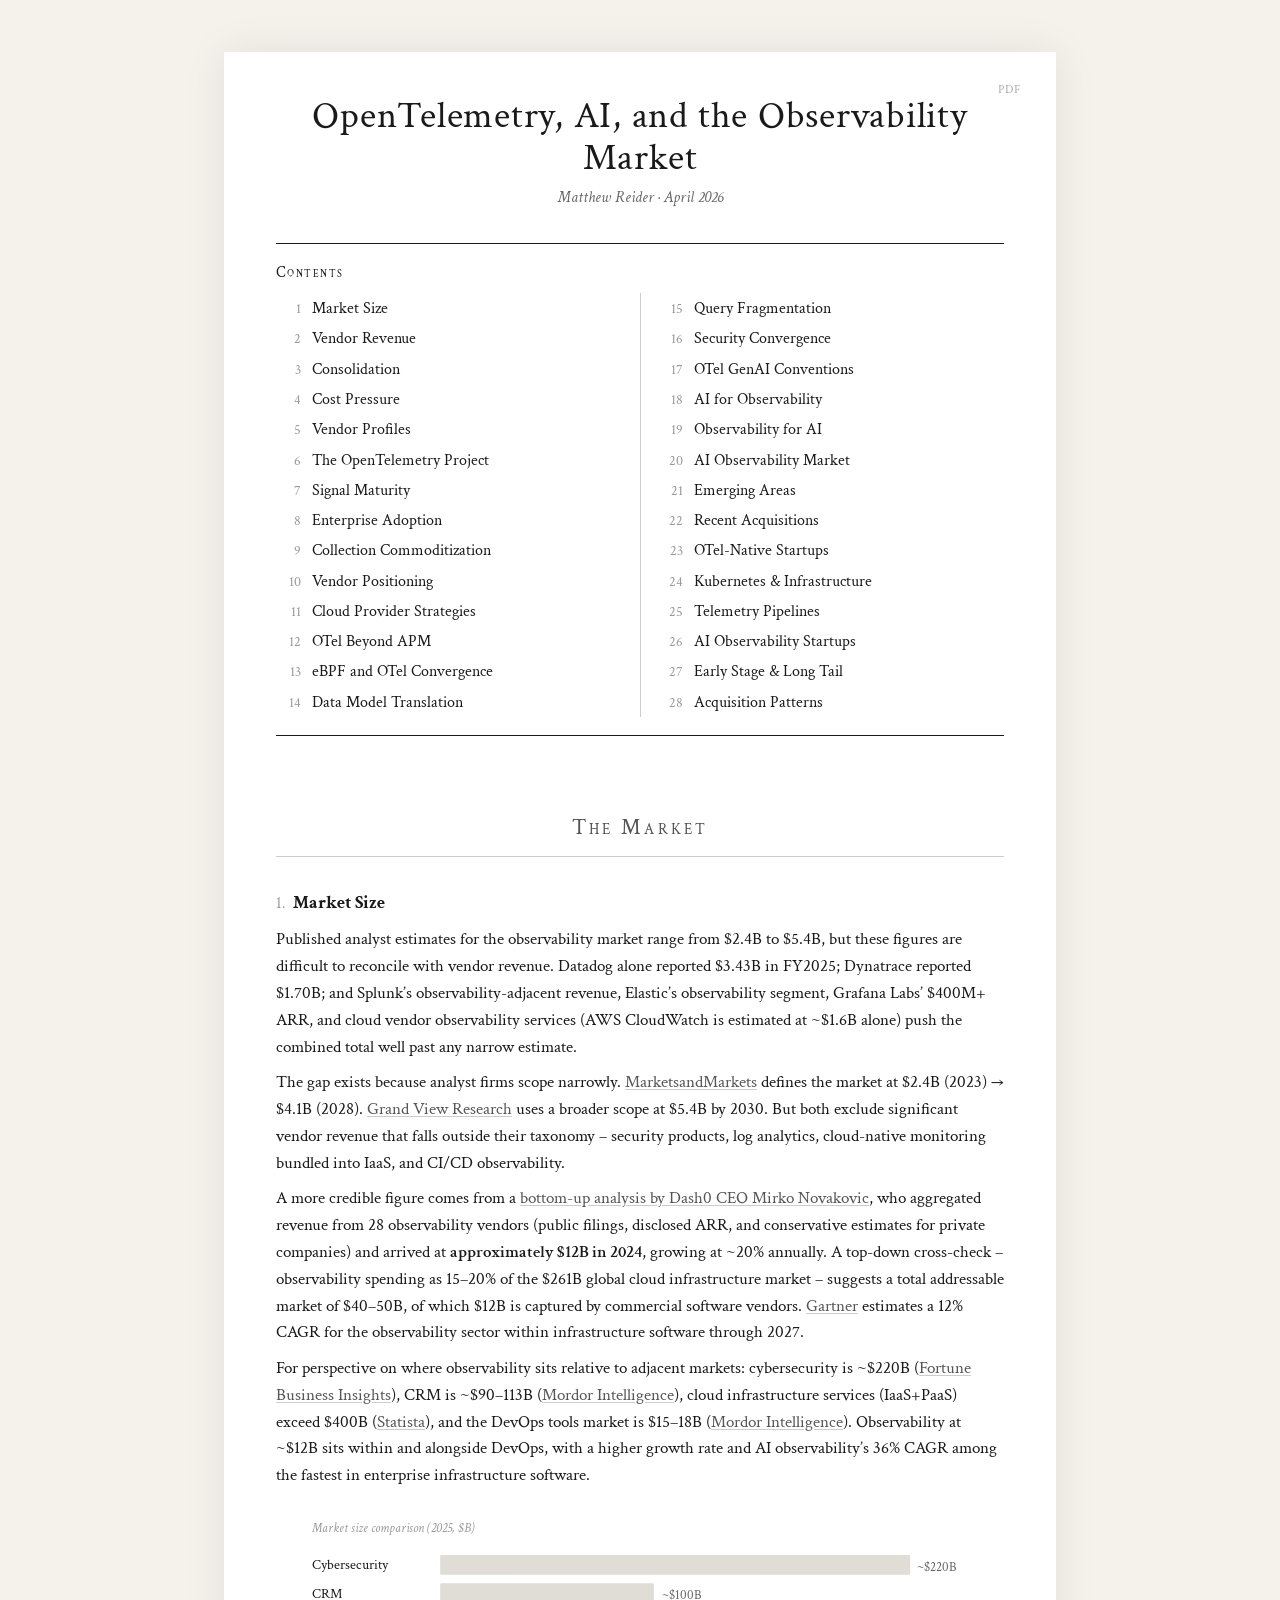
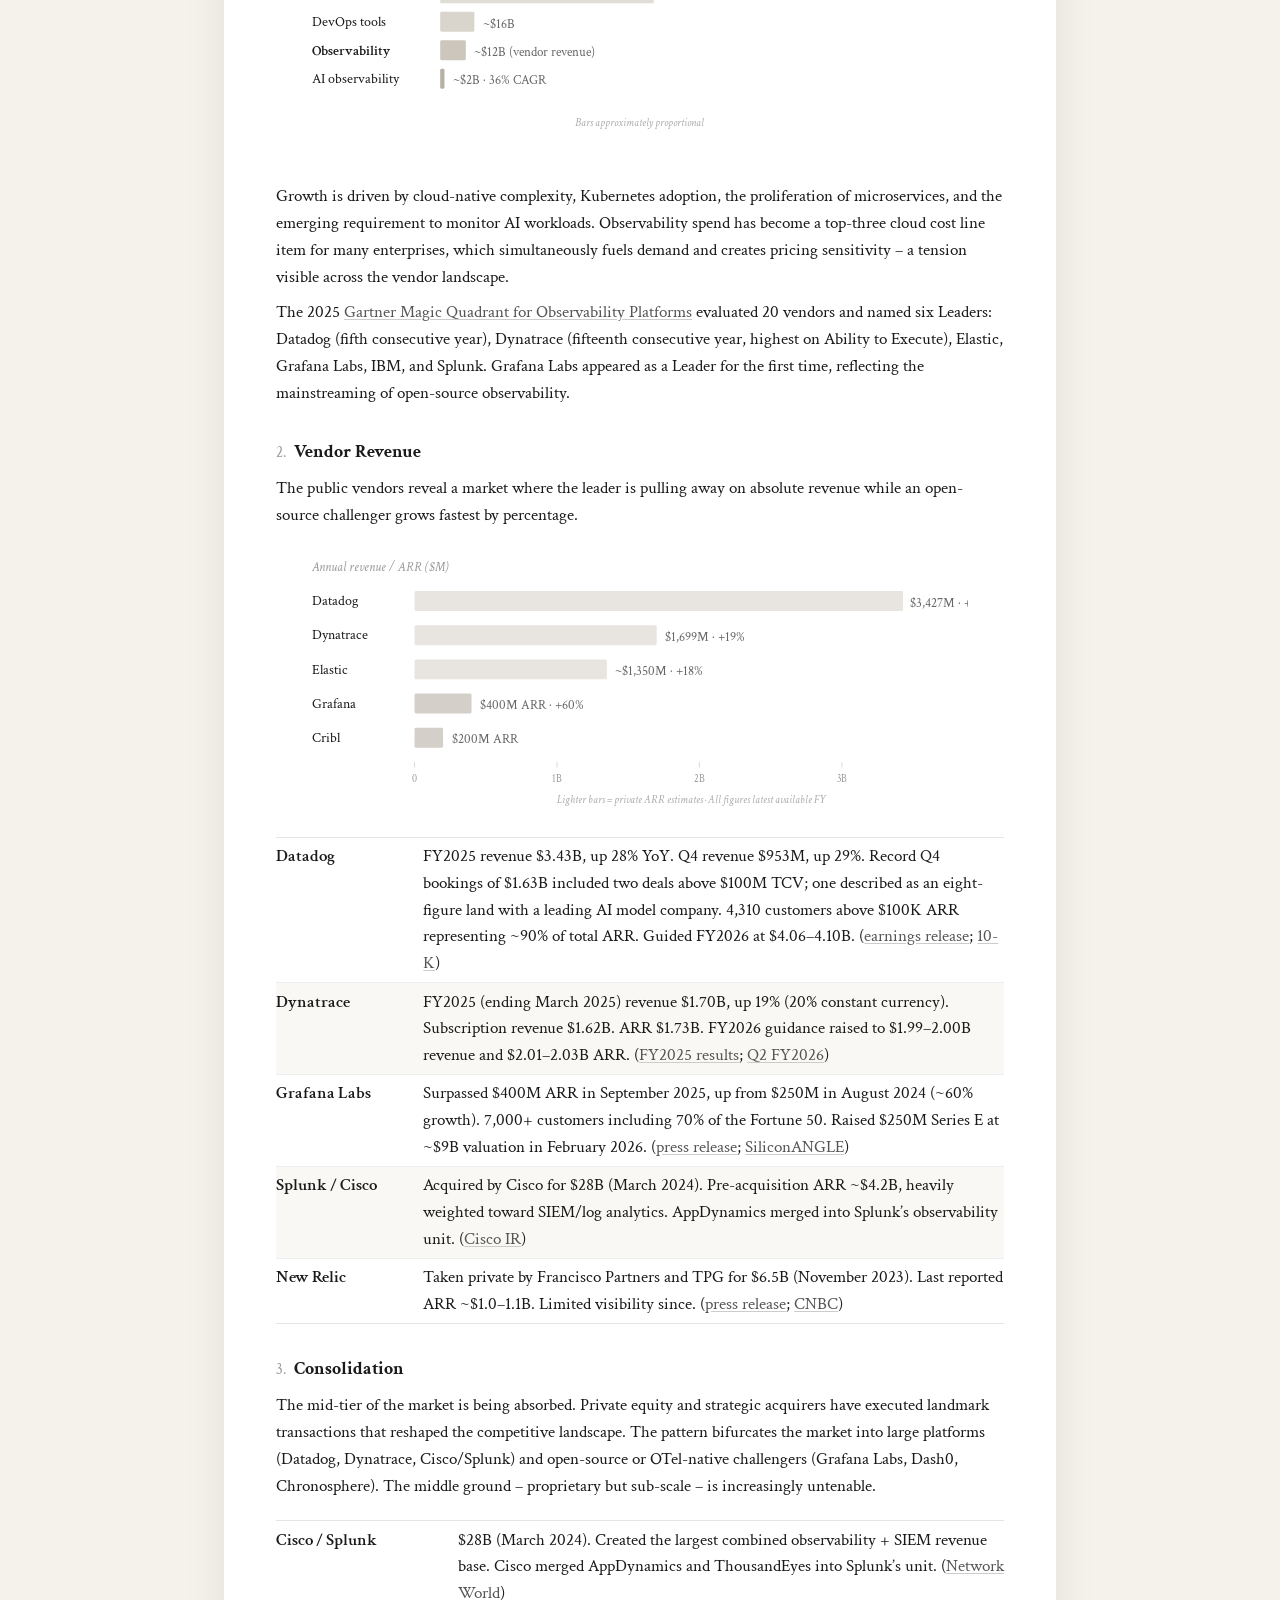
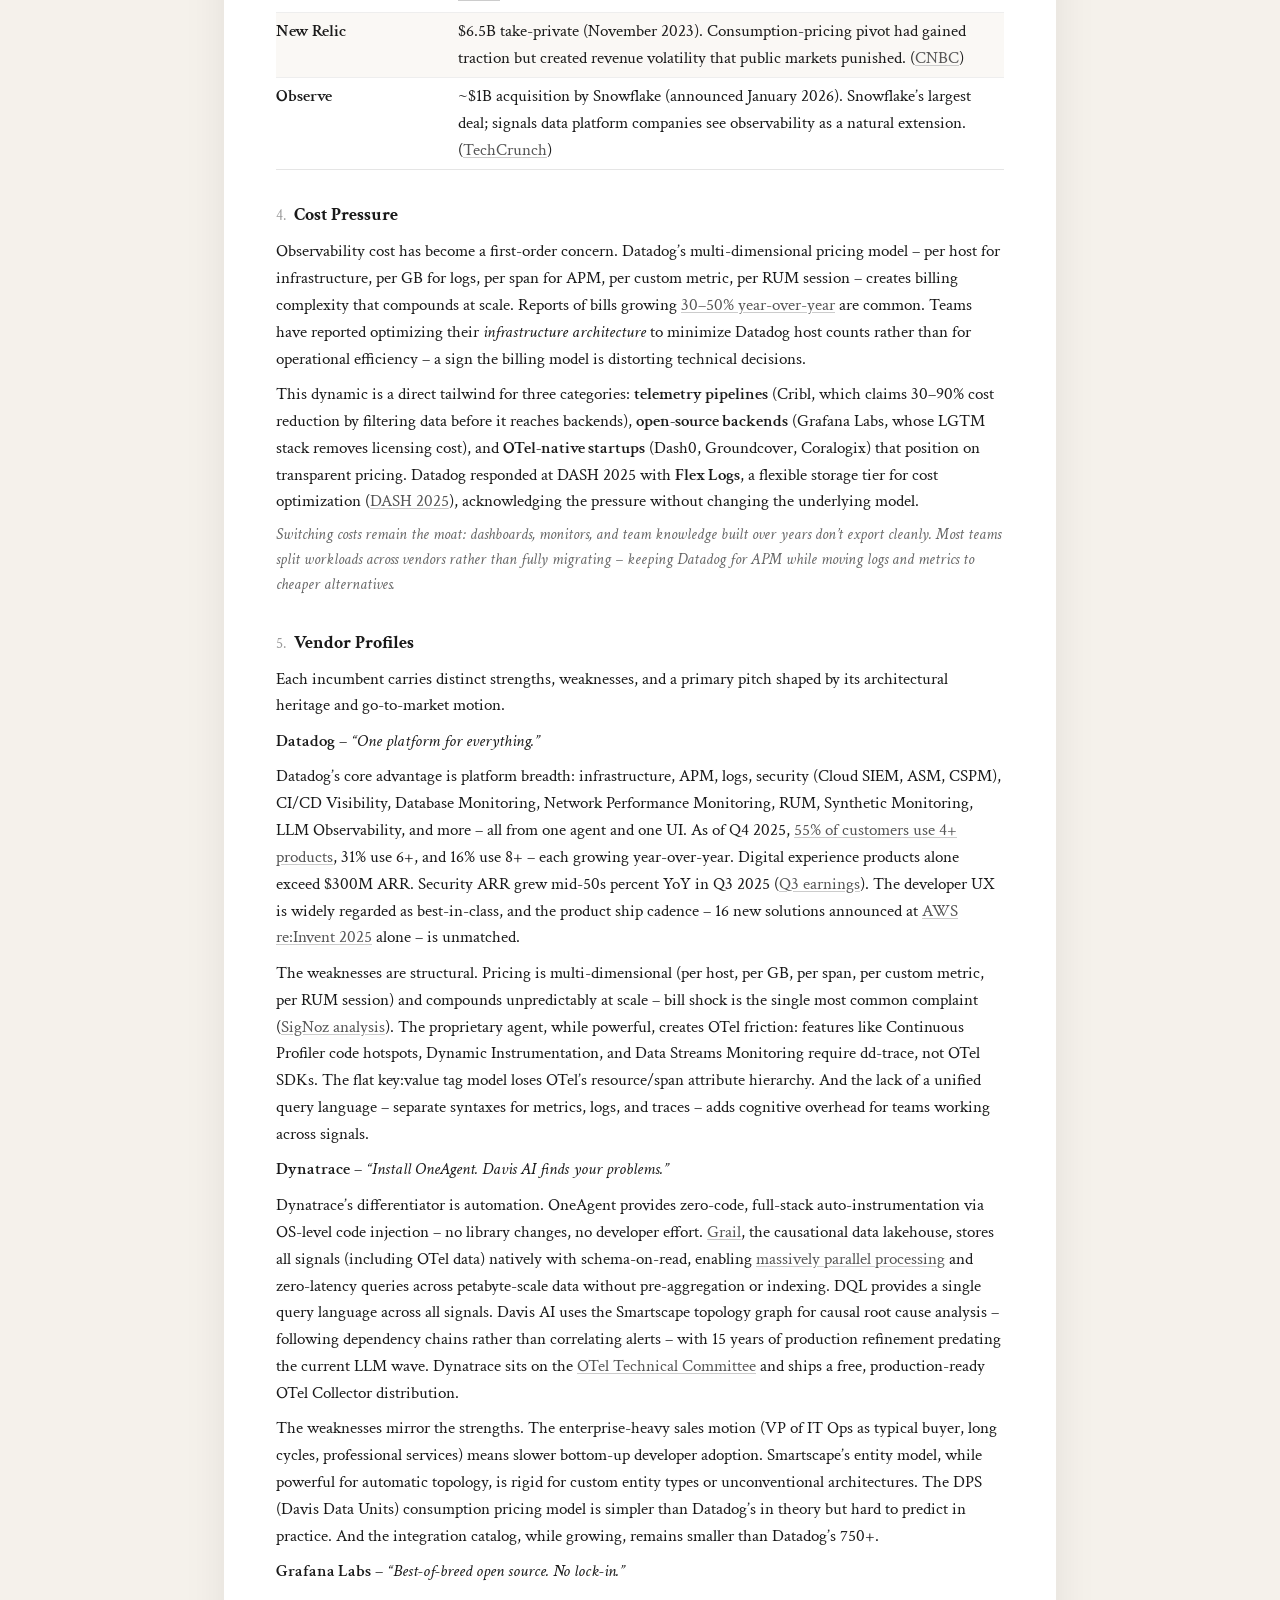
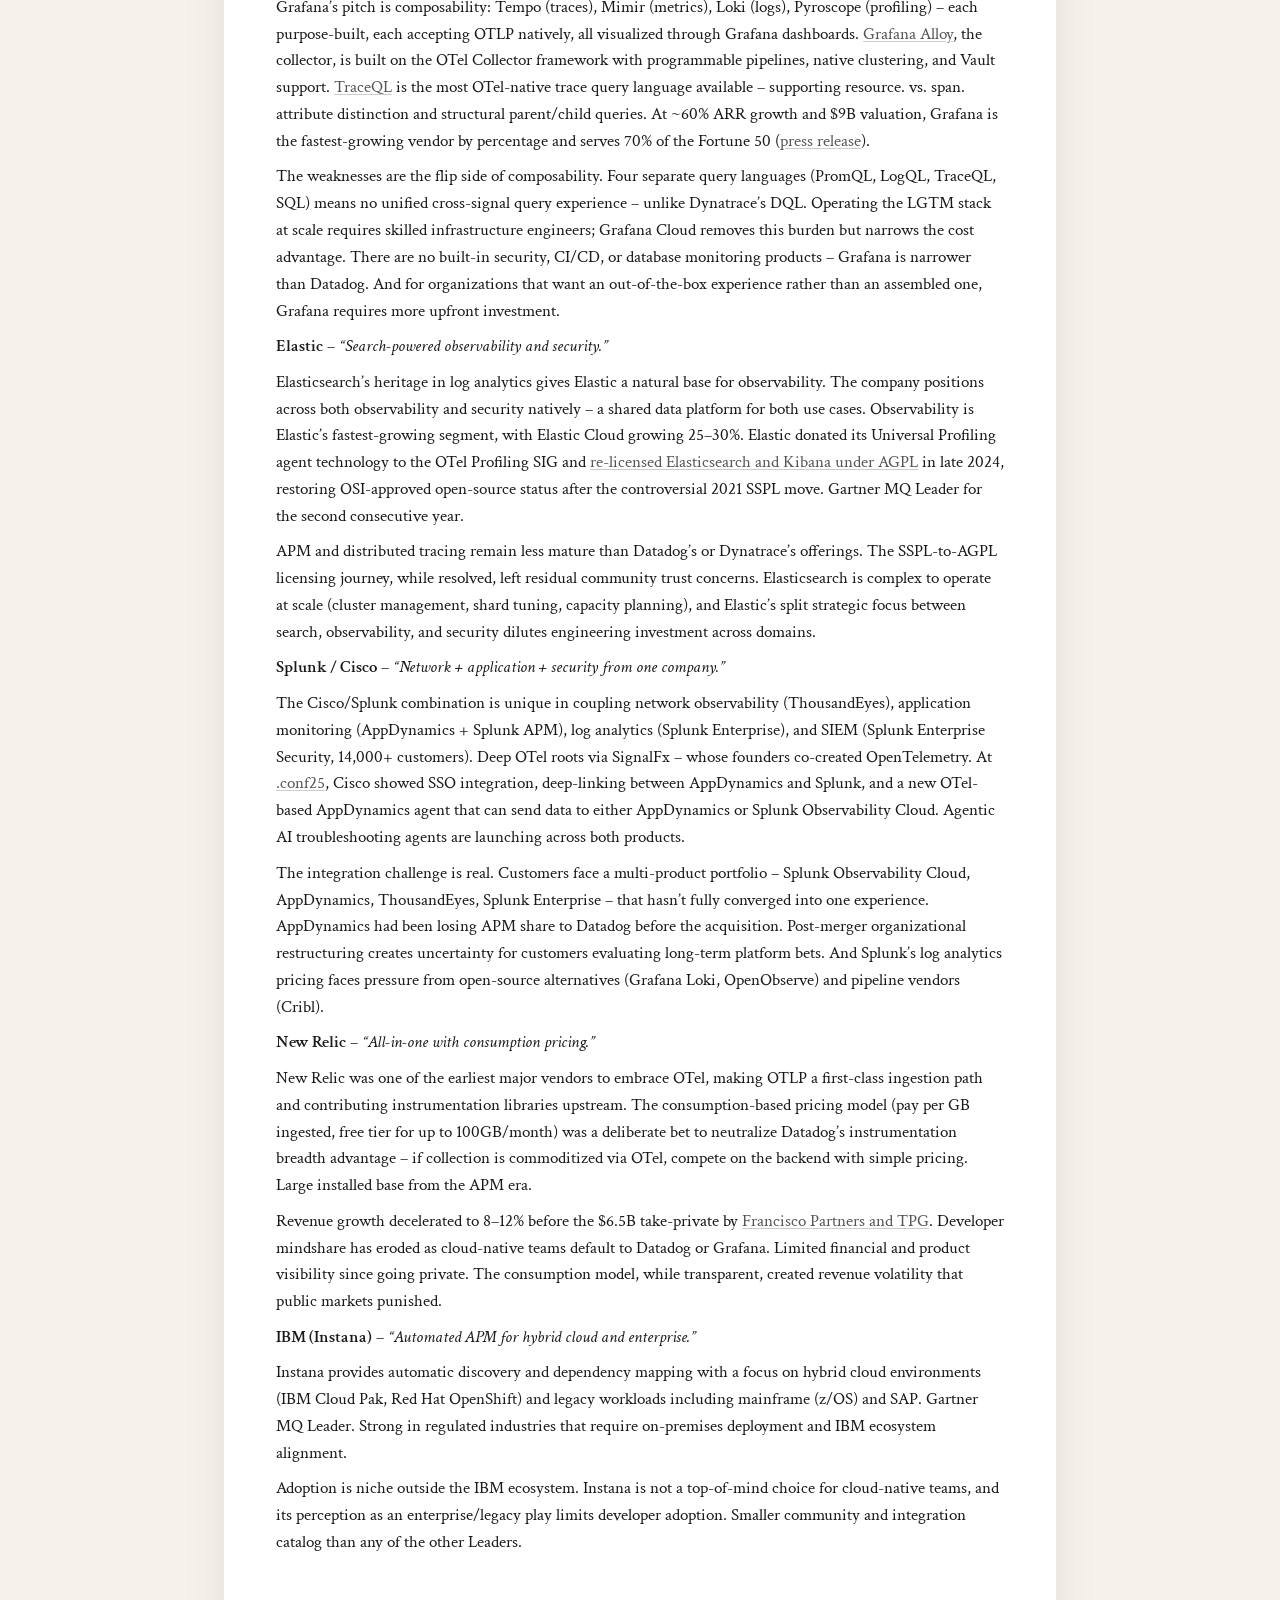
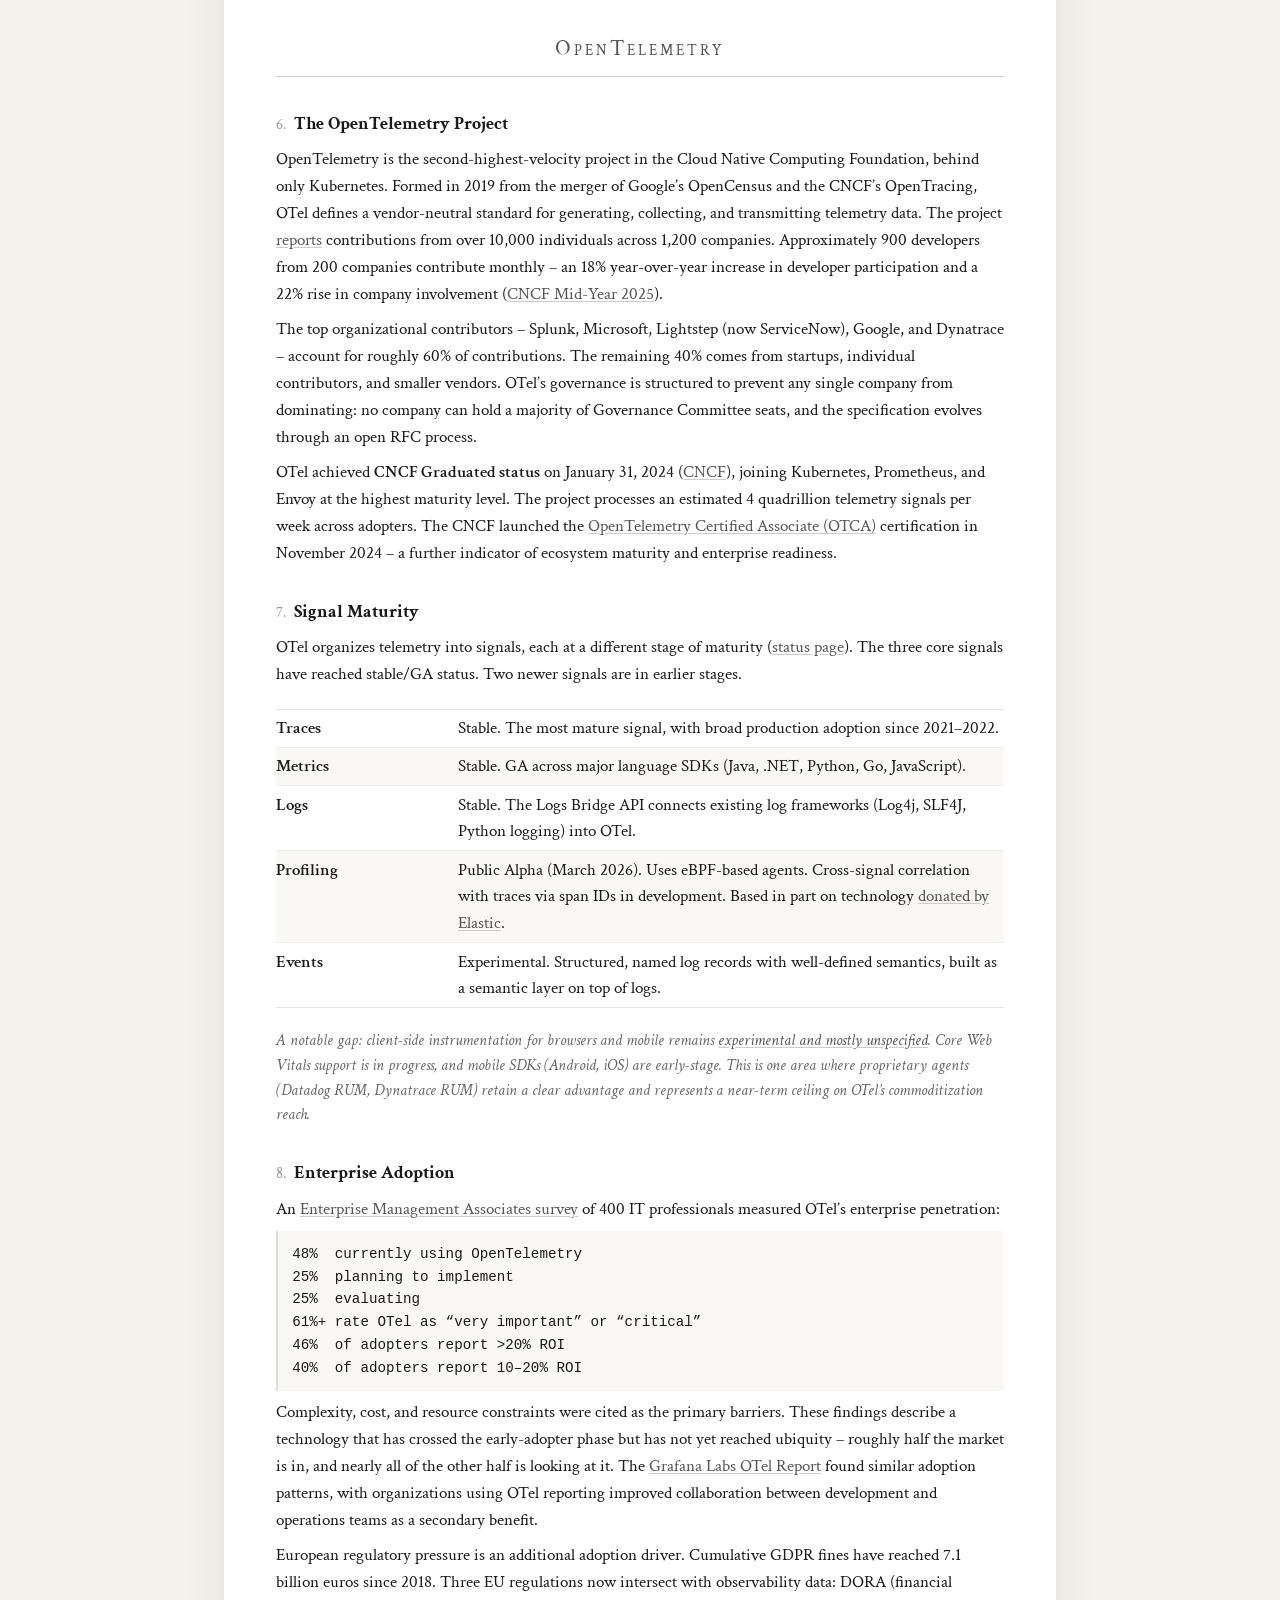
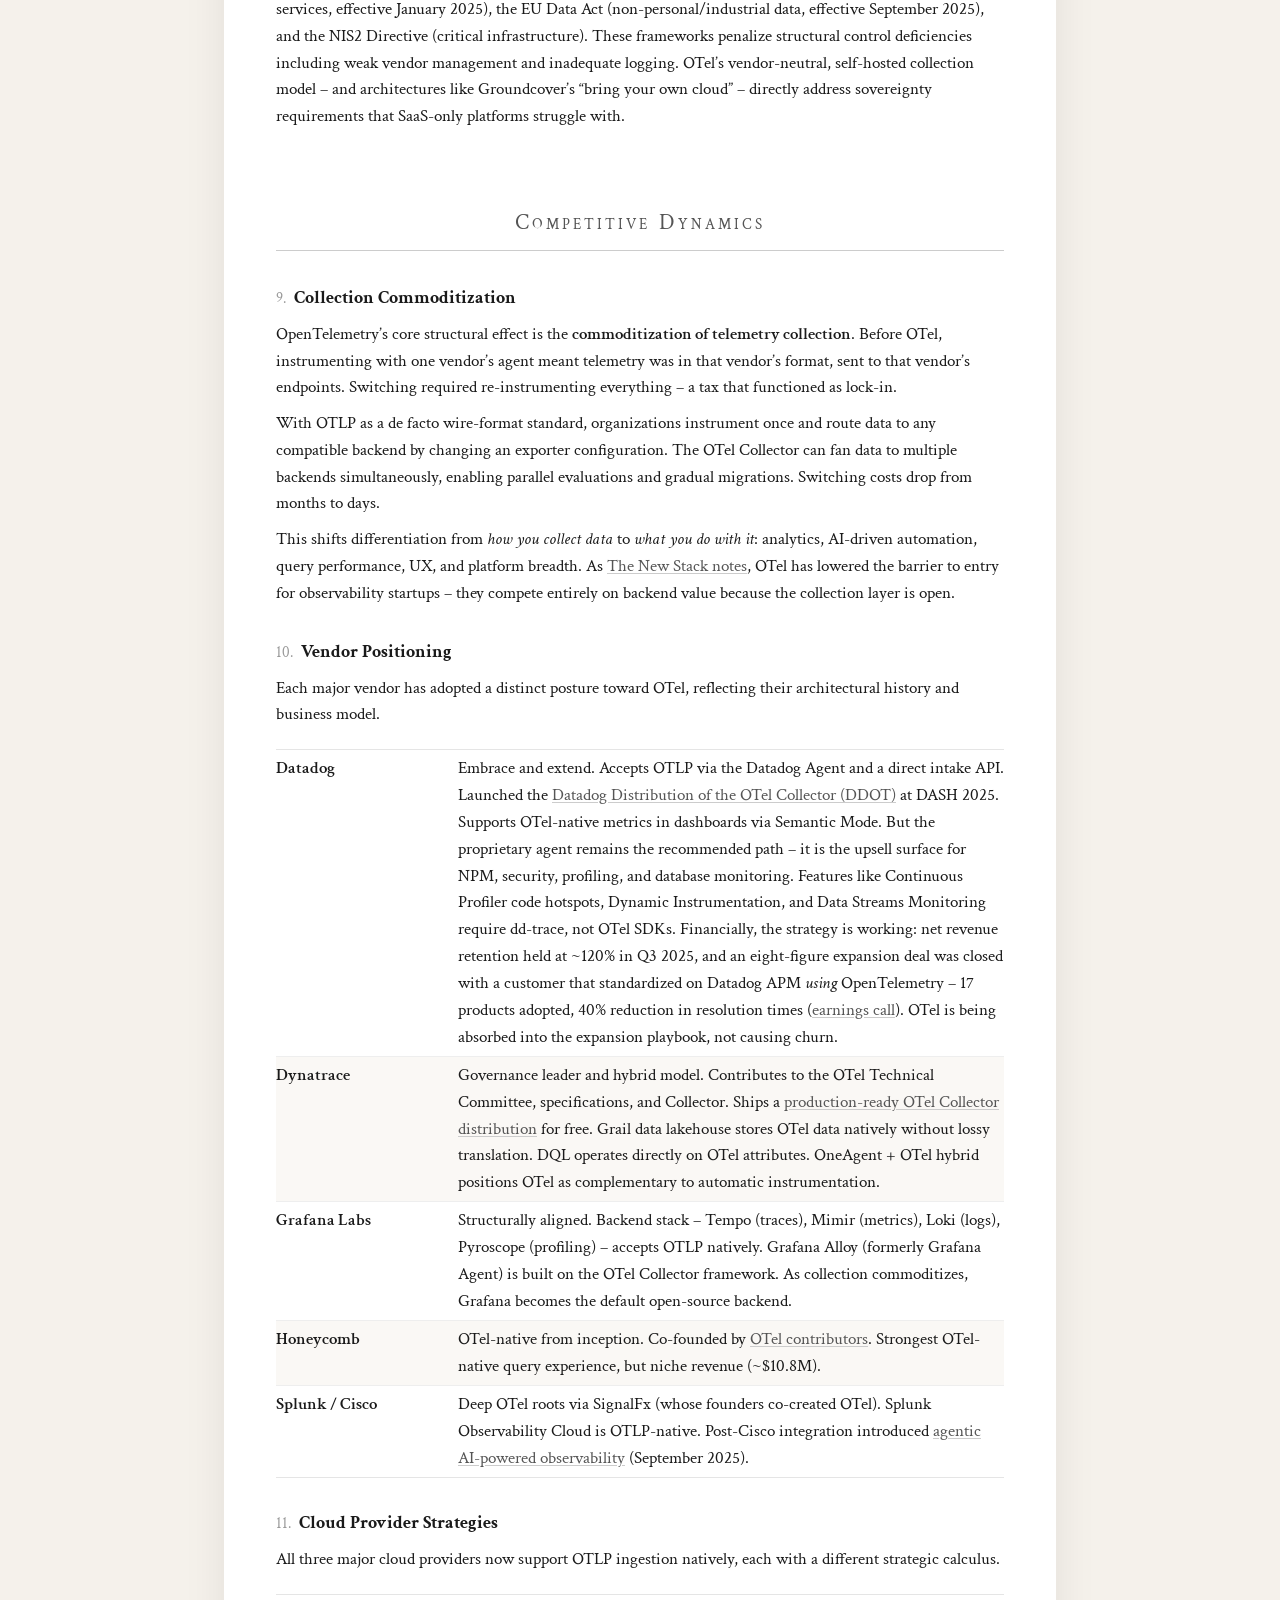
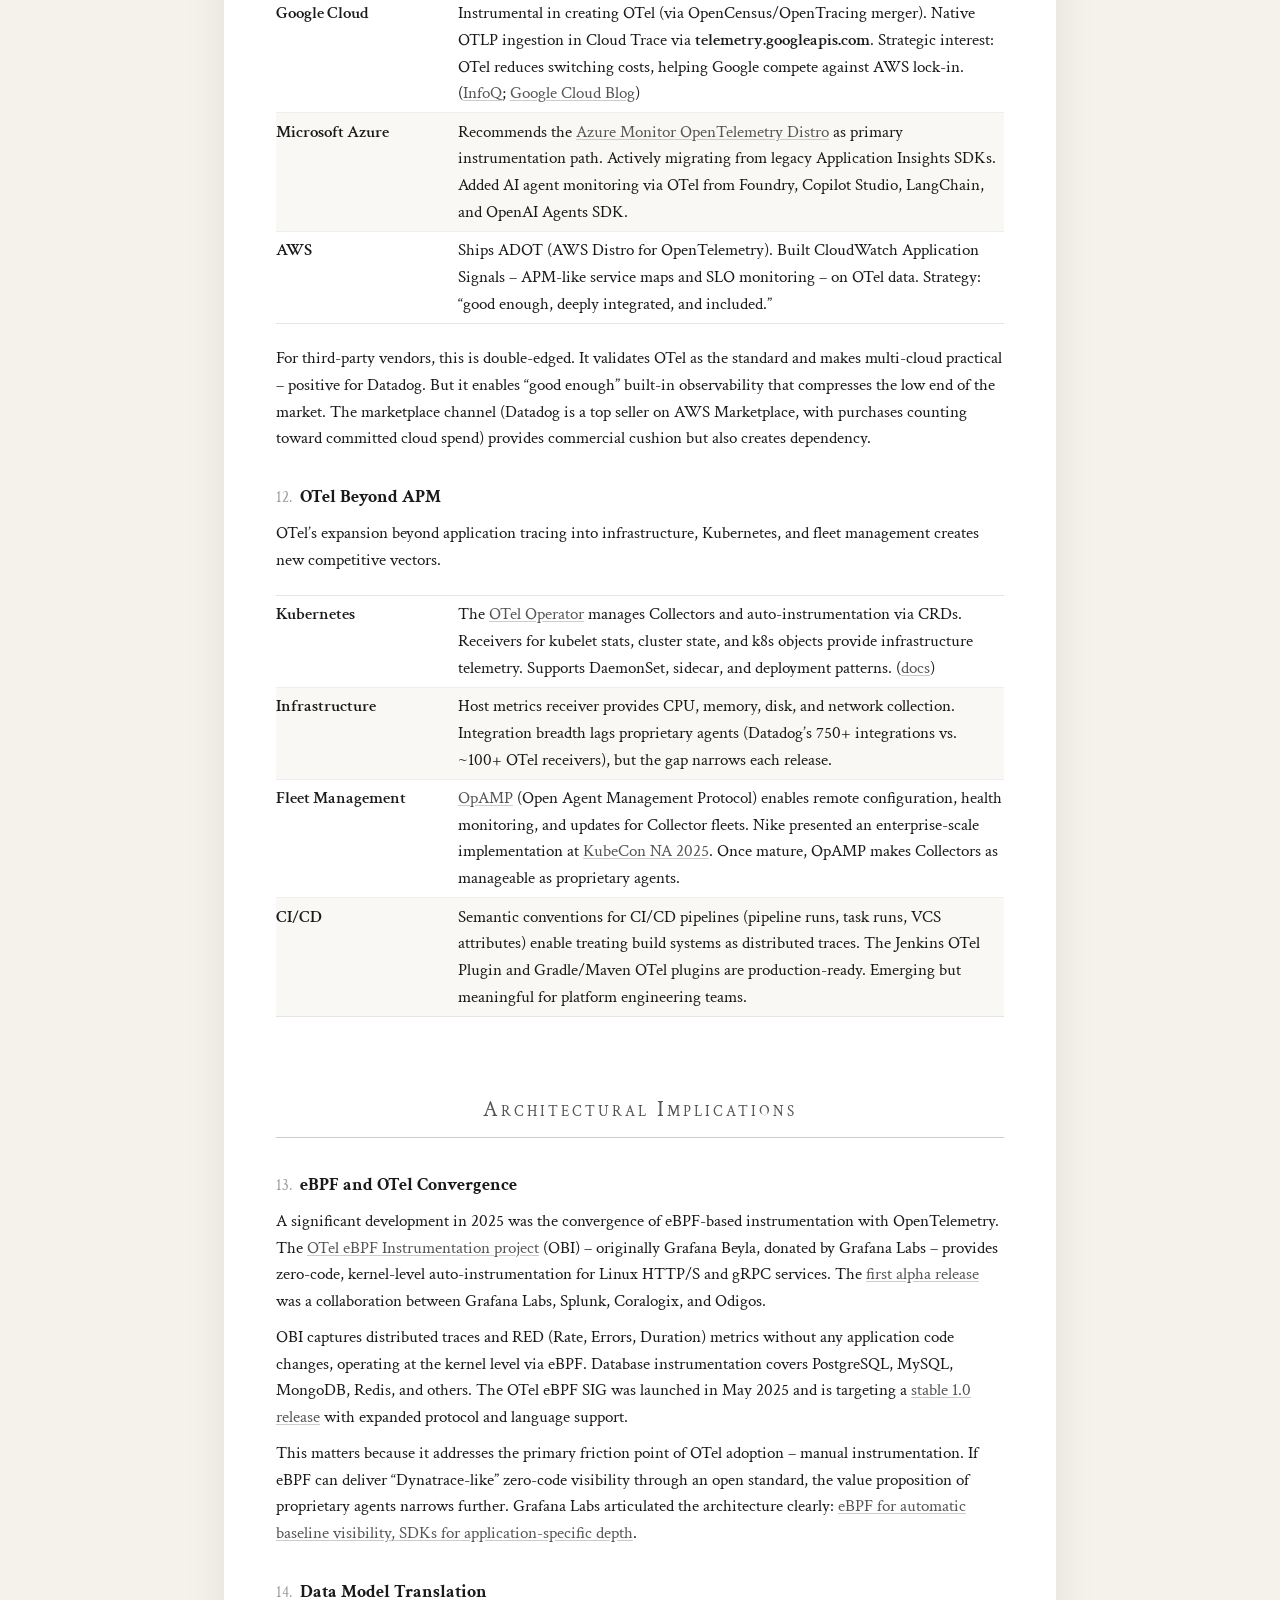
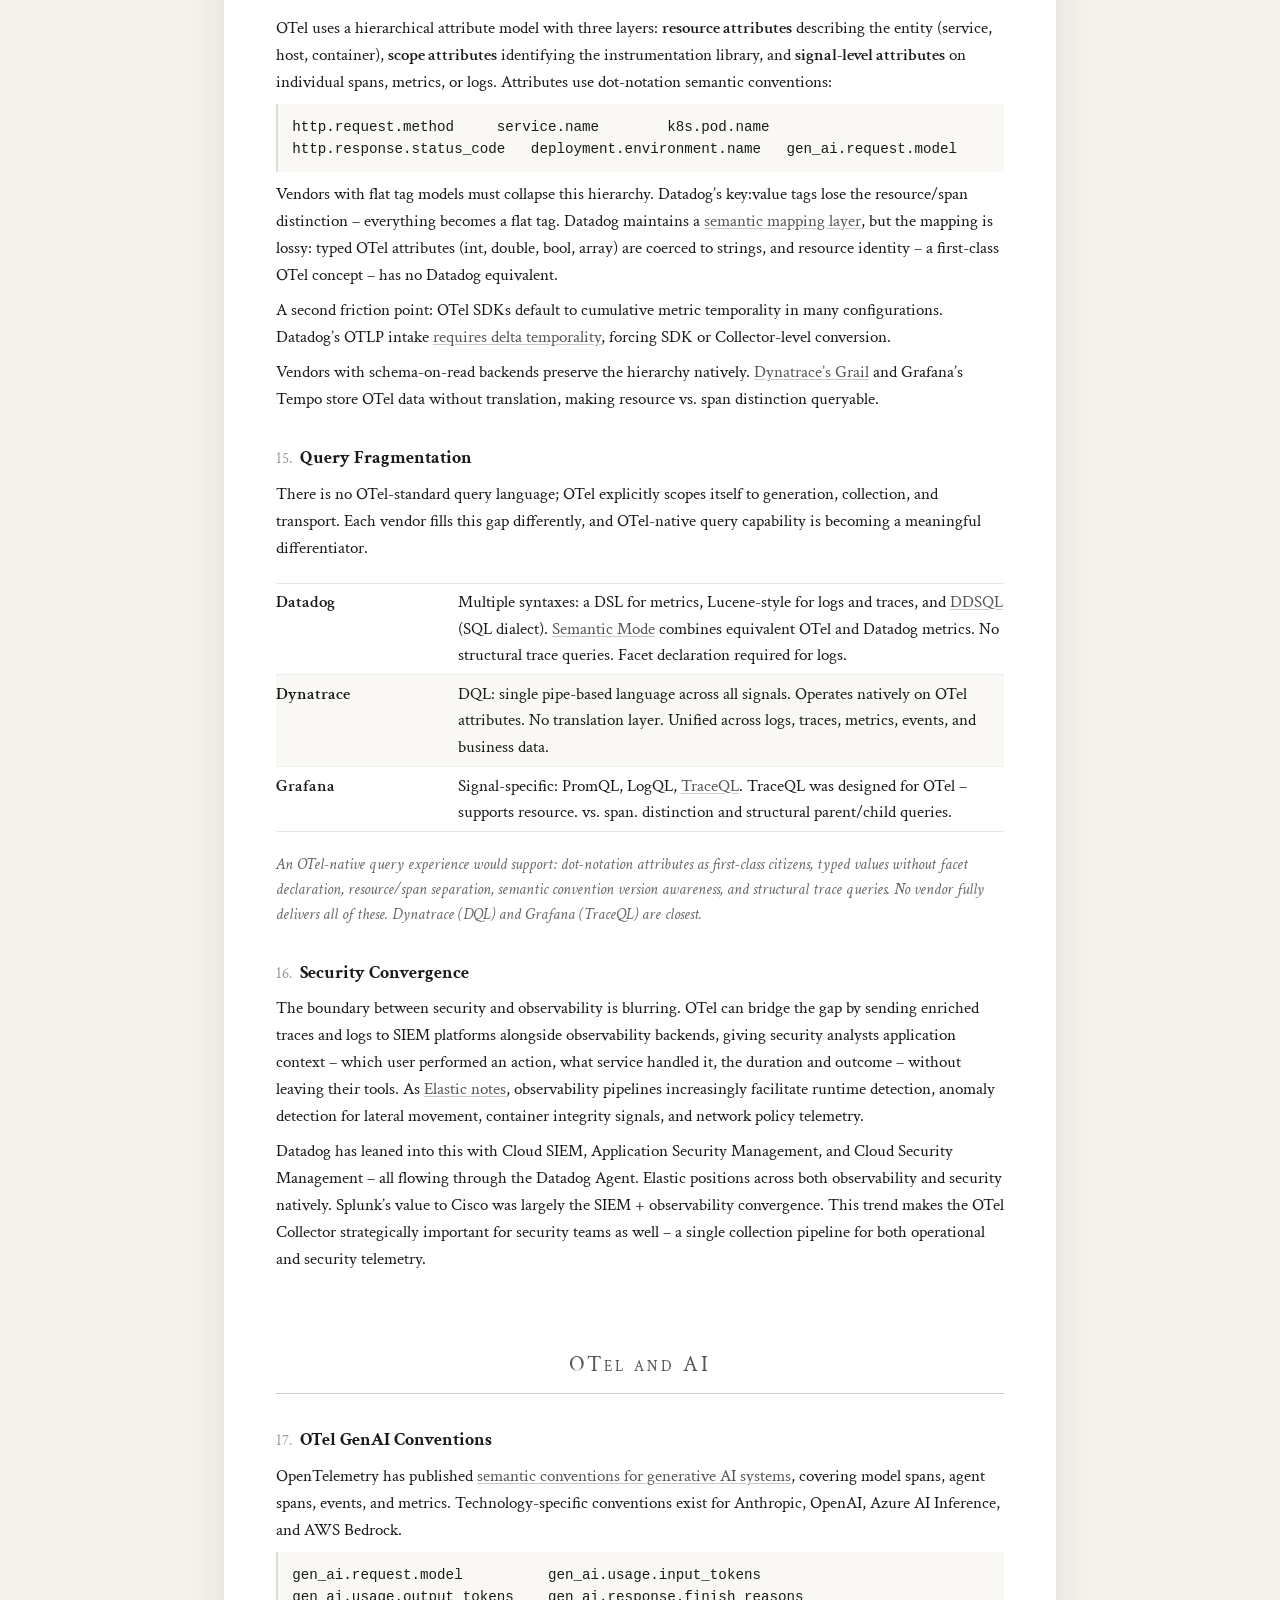
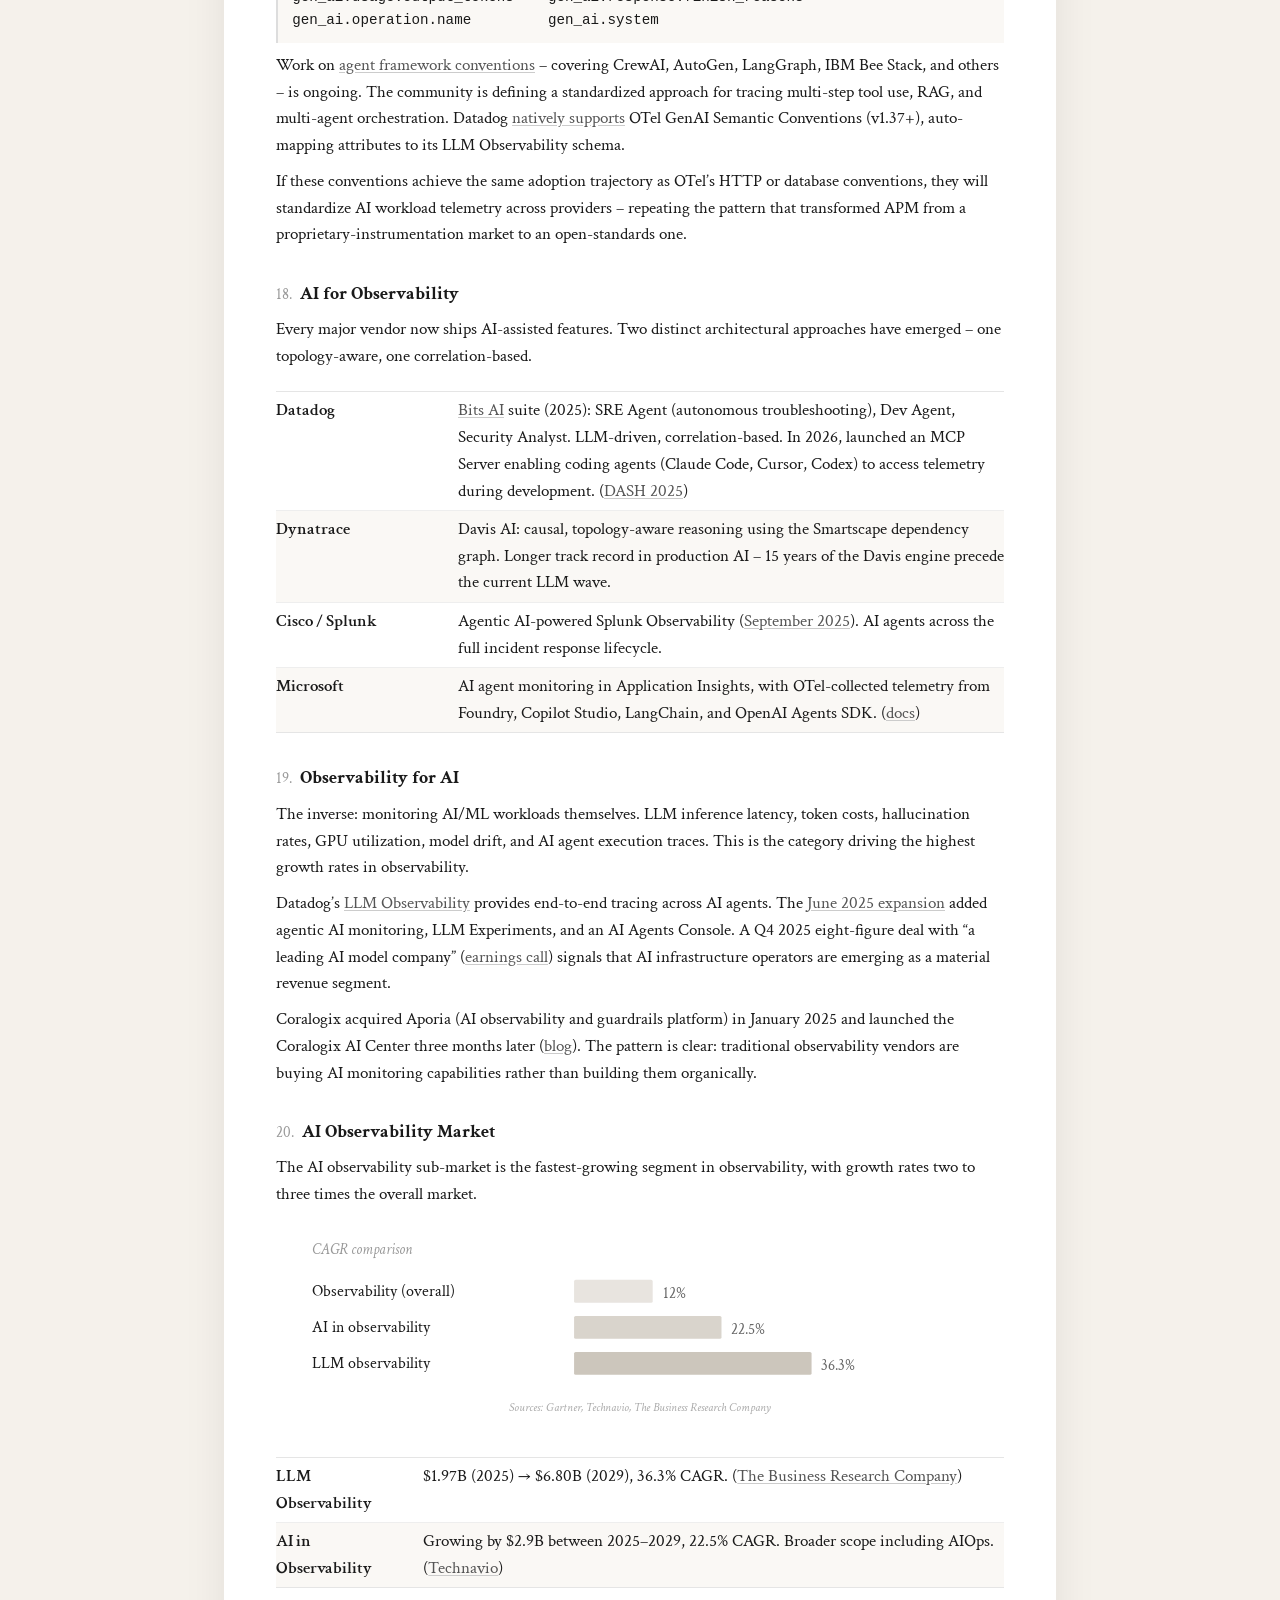
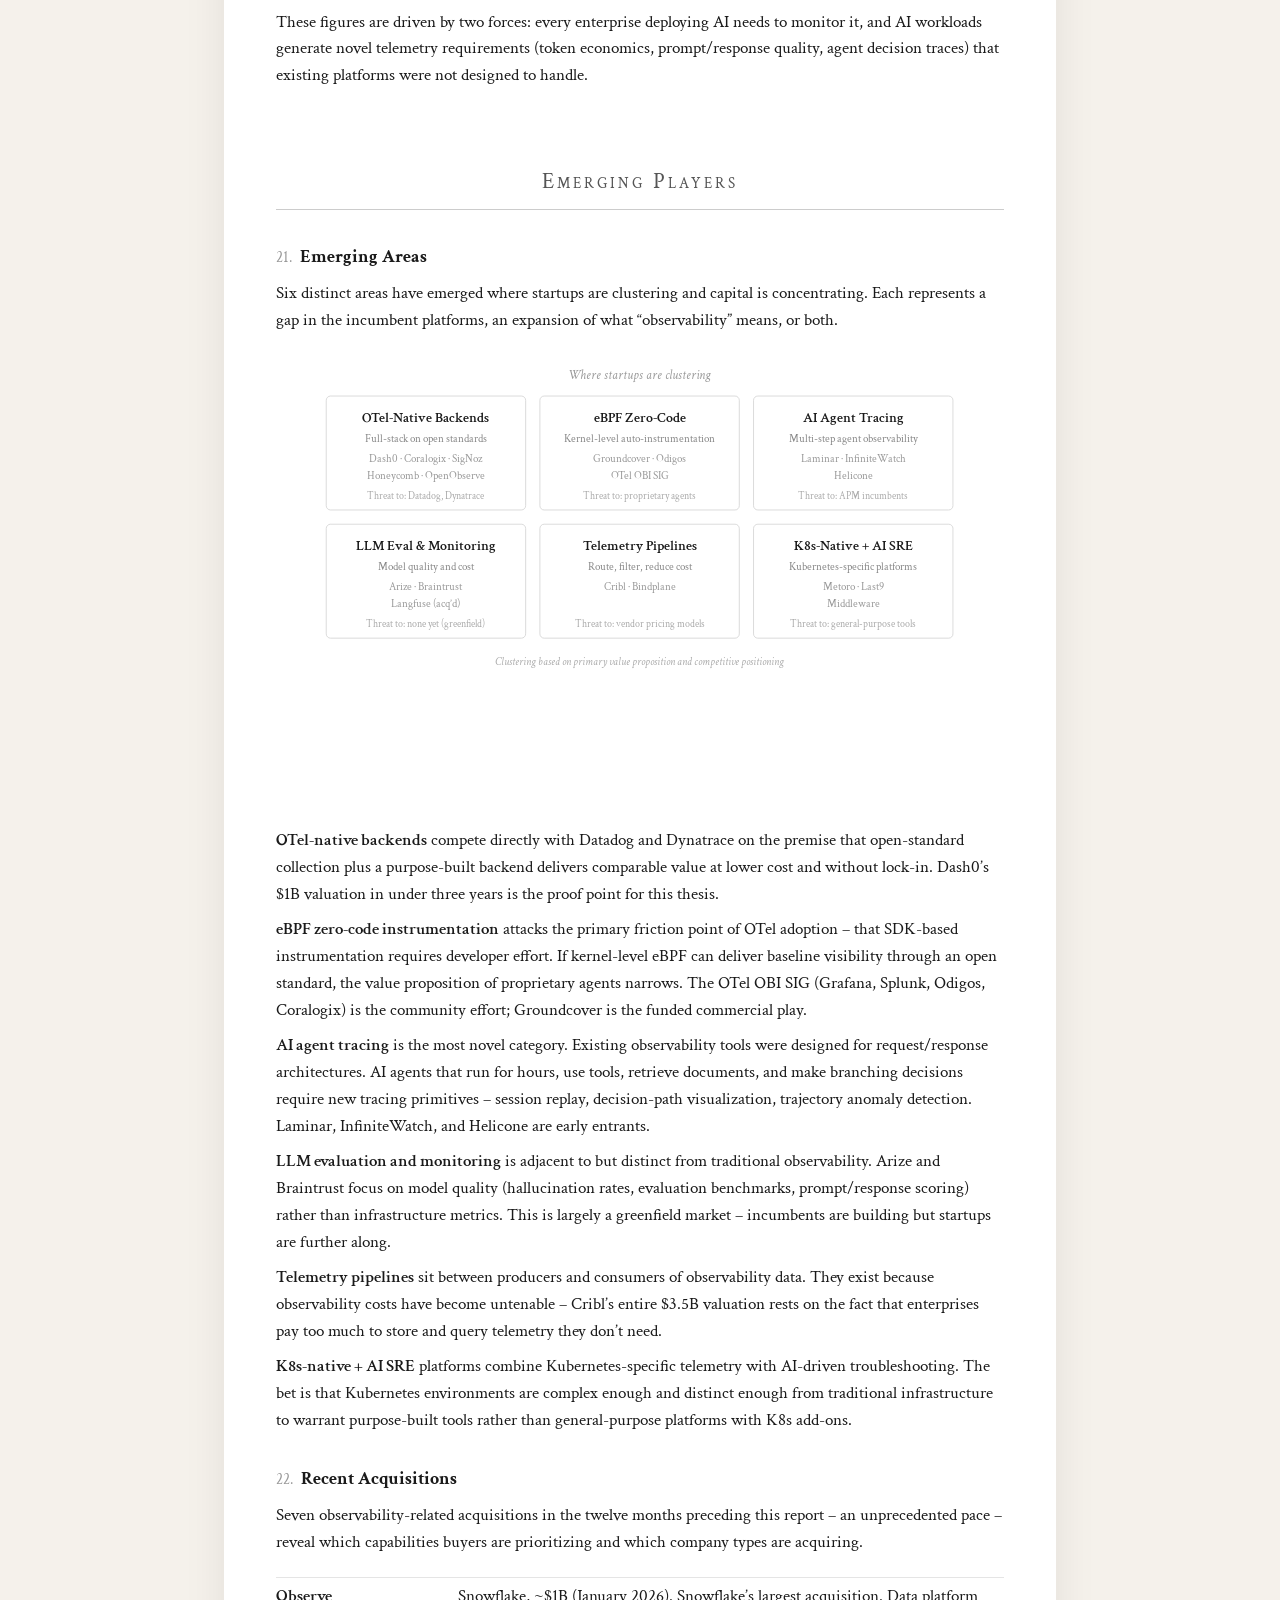
==== commit 9992ebba: "Enrich vendor profiles with metrics, links, and detailed +/- evaluations" ====
--- a/index.html
+++ b/index.html
@@ -166,22 +166,34 @@
   <div class="entry" id="vendor-profiles">
     <div class="entry-head"><span class="entry-num">5.</span> Vendor Profiles</div>
     <p>Each incumbent carries distinct strengths, weaknesses, and a primary pitch shaped by its architectural heritage and go-to-market motion.</p>
-    <dl class="defs">
-      <dt>Datadog</dt>
-      <dd><span class="term">Pitch:</span> One platform for everything &ndash; 20+ products from one agent, one bill, one UI. <span class="term">Strengths:</span> Unmatched platform breadth (APM, infra, logs, security, CI/CD, RUM, database monitoring, LLM observability). Best-in-class developer UX and onboarding. Fastest product ship cadence. Strong cloud marketplace distribution. <span class="term">Weaknesses:</span> Pricing complexity and bill shock at scale. Proprietary agent creates OTel friction. Flat tag model loses OTel attribute hierarchy. Multiple query syntaxes per signal. Lock-in through non-portable dashboards and monitors.</dd>
-      <dt>Dynatrace</dt>
-      <dd><span class="term">Pitch:</span> Automatic, AI-driven, full-stack &ndash; install OneAgent and Davis AI finds your problems. <span class="term">Strengths:</span> Zero-code auto-instrumentation via OneAgent. Causal AI (Davis) with topology-aware root cause analysis. Grail data lakehouse stores OTel natively. Unified DQL across all signals. Strong OTel governance role (Technical Committee). Deep in financial services, automotive, government. <span class="term">Weaknesses:</span> Enterprise-heavy sales motion; slower developer adoption. Consumption pricing (DPS) hard to predict. Smaller integration catalog than Datadog. Smartscape entity model rigid for custom use cases.</dd>
-      <dt>Grafana Labs</dt>
-      <dd><span class="term">Pitch:</span> Best-of-breed open source, no lock-in &ndash; the composable observability stack. <span class="term">Strengths:</span> Fastest ARR growth (~60%). OTel-native by design (Tempo, Mimir, Loki, Pyroscope). Open-source credibility. TraceQL is the most OTel-native trace query language. Low cost for high-volume workloads. 70% of Fortune 50. <span class="term">Weaknesses:</span> Four separate query languages (PromQL, LogQL, TraceQL, SQL). Requires skilled operators. No built-in security or CI/CD products. More assembly required than Datadog.</dd>
-      <dt>Elastic</dt>
-      <dd><span class="term">Pitch:</span> Search-powered observability and security on one platform. <span class="term">Strengths:</span> Elasticsearch heritage gives log analytics dominance. Strong in both observability and security. Observability is fastest-growing segment. Donated profiling technology to OTel. <span class="term">Weaknesses:</span> APM/tracing less mature than Datadog or Dynatrace. Licensing history created trust issues. Complex to operate at scale.</dd>
-      <dt>Splunk / Cisco</dt>
-      <dd><span class="term">Pitch:</span> Network + application + security from one company. <span class="term">Strengths:</span> Largest SIEM installed base (14,000+ customers). Deep OTel roots via SignalFx. Cisco adds ThousandEyes (network) and AppDynamics. <span class="term">Weaknesses:</span> Organizational uncertainty from Cisco integration. Losing APM share to Datadog and Grafana. Brand confusion between Splunk, AppDynamics, and ThousandEyes.</dd>
-      <dt>New Relic</dt>
-      <dd><span class="term">Pitch:</span> All-in-one with consumption pricing. <span class="term">Strengths:</span> Early OTel adopter. Large installed base. Consumption model aligns cost with value. <span class="term">Weaknesses:</span> Revenue growth decelerating (8&ndash;12%) before going private. Losing cloud-native share. Limited visibility since Francisco Partners acquisition.</dd>
-      <dt>IBM (Instana)</dt>
-      <dd><span class="term">Pitch:</span> Automated APM for hybrid cloud and enterprise. <span class="term">Strengths:</span> Gartner MQ Leader. Deep IBM Cloud Pak and Red Hat OpenShift integration. Mainframe and legacy support. <span class="term">Weaknesses:</span> Niche adoption outside IBM ecosystem. Perception as enterprise/legacy play.</dd>
-    </dl>
+
+    <p><span class="term">Datadog</span> &ndash; <span class="it">&ldquo;One platform for everything.&rdquo;</span></p>
+    <p>Datadog&rsquo;s core advantage is platform breadth: infrastructure, APM, logs, security (Cloud SIEM, ASM, CSPM), CI/CD Visibility, Database Monitoring, Network Performance Monitoring, RUM, Synthetic Monitoring, LLM Observability, and more &ndash; all from one agent and one UI. As of Q4 2025, <a href="https://investors.datadoghq.com/news-releases/news-release-details/datadog-announces-fourth-quarter-and-fiscal-year-2025-financial">55% of customers use 4+ products</a>, 31% use 6+, and 16% use 8+ &ndash; each growing year-over-year. Digital experience products alone exceed $300M ARR. Security ARR grew mid-50s percent YoY in Q3 2025 (<a href="https://investors.datadoghq.com/news-releases/news-release-details/datadog-announces-third-quarter-2025-financial-results/">Q3 earnings</a>). The developer UX is widely regarded as best-in-class, and the product ship cadence &ndash; 16 new solutions announced at <a href="https://www.datadoghq.com/aws-reinvent/products/">AWS re:Invent 2025</a> alone &ndash; is unmatched.</p>
+    <p>The weaknesses are structural. Pricing is multi-dimensional (per host, per GB, per span, per custom metric, per RUM session) and compounds unpredictably at scale &ndash; bill shock is the single most common complaint (<a href="https://signoz.io/blog/datadog-pricing/">SigNoz analysis</a>). The proprietary agent, while powerful, creates OTel friction: features like Continuous Profiler code hotspots, Dynamic Instrumentation, and Data Streams Monitoring require dd-trace, not OTel SDKs. The flat key:value tag model loses OTel&rsquo;s resource/span attribute hierarchy. And the lack of a unified query language &ndash; separate syntaxes for metrics, logs, and traces &ndash; adds cognitive overhead for teams working across signals.</p>
+
+    <p><span class="term">Dynatrace</span> &ndash; <span class="it">&ldquo;Install OneAgent. Davis AI finds your problems.&rdquo;</span></p>
+    <p>Dynatrace&rsquo;s differentiator is automation. OneAgent provides zero-code, full-stack auto-instrumentation via OS-level code injection &ndash; no library changes, no developer effort. <a href="https://www.dynatrace.com/platform/grail/">Grail</a>, the causational data lakehouse, stores all signals (including OTel data) natively with schema-on-read, enabling <a href="https://docs.dynatrace.com/docs/discover-dynatrace/platform/grail/dynatrace-grail/architecture">massively parallel processing</a> and zero-latency queries across petabyte-scale data without pre-aggregation or indexing. DQL provides a single query language across all signals. Davis AI uses the Smartscape topology graph for causal root cause analysis &ndash; following dependency chains rather than correlating alerts &ndash; with 15 years of production refinement predating the current LLM wave. Dynatrace sits on the <a href="https://www.dynatrace.com/news/blog/opentelemetry-trends-2025/">OTel Technical Committee</a> and ships a free, production-ready OTel Collector distribution.</p>
+    <p>The weaknesses mirror the strengths. The enterprise-heavy sales motion (VP of IT Ops as typical buyer, long cycles, professional services) means slower bottom-up developer adoption. Smartscape&rsquo;s entity model, while powerful for automatic topology, is rigid for custom entity types or unconventional architectures. The DPS (Davis Data Units) consumption pricing model is simpler than Datadog&rsquo;s in theory but hard to predict in practice. And the integration catalog, while growing, remains smaller than Datadog&rsquo;s 750+.</p>
+
+    <p><span class="term">Grafana Labs</span> &ndash; <span class="it">&ldquo;Best-of-breed open source. No lock-in.&rdquo;</span></p>
+    <p>Grafana&rsquo;s pitch is composability: Tempo (traces), Mimir (metrics), Loki (logs), Pyroscope (profiling) &ndash; each purpose-built, each accepting OTLP natively, all visualized through Grafana dashboards. <a href="https://grafana.com/docs/alloy/latest/">Grafana Alloy</a>, the collector, is built on the OTel Collector framework with programmable pipelines, native clustering, and Vault support. <a href="https://grafana.com/docs/tempo/latest/traceql/">TraceQL</a> is the most OTel-native trace query language available &ndash; supporting resource. vs. span. attribute distinction and structural parent/child queries. At ~60% ARR growth and $9B valuation, Grafana is the fastest-growing vendor by percentage and serves 70% of the Fortune 50 (<a href="https://grafana.com/press/2025/09/30/grafana-labs-surpasses-400m-arr-and-7000-customers-gains-new-investors-to-accelerate-global-expansion/">press release</a>).</p>
+    <p>The weaknesses are the flip side of composability. Four separate query languages (PromQL, LogQL, TraceQL, SQL) means no unified cross-signal query experience &ndash; unlike Dynatrace&rsquo;s DQL. Operating the LGTM stack at scale requires skilled infrastructure engineers; Grafana Cloud removes this burden but narrows the cost advantage. There are no built-in security, CI/CD, or database monitoring products &ndash; Grafana is narrower than Datadog. And for organizations that want an out-of-the-box experience rather than an assembled one, Grafana requires more upfront investment.</p>
+
+    <p><span class="term">Elastic</span> &ndash; <span class="it">&ldquo;Search-powered observability and security.&rdquo;</span></p>
+    <p>Elasticsearch&rsquo;s heritage in log analytics gives Elastic a natural base for observability. The company positions across both observability and security natively &ndash; a shared data platform for both use cases. Observability is Elastic&rsquo;s fastest-growing segment, with Elastic Cloud growing 25&ndash;30%. Elastic donated its Universal Profiling agent technology to the OTel Profiling SIG and <a href="https://www.apmdigest.com/elastic-announces-open-source-license-for-elasticsearch-and-kibana-source-code">re-licensed Elasticsearch and Kibana under AGPL</a> in late 2024, restoring OSI-approved open-source status after the controversial 2021 SSPL move. Gartner MQ Leader for the second consecutive year.</p>
+    <p>APM and distributed tracing remain less mature than Datadog&rsquo;s or Dynatrace&rsquo;s offerings. The SSPL-to-AGPL licensing journey, while resolved, left residual community trust concerns. Elasticsearch is complex to operate at scale (cluster management, shard tuning, capacity planning), and Elastic&rsquo;s split strategic focus between search, observability, and security dilutes engineering investment across domains.</p>
+
+    <p><span class="term">Splunk / Cisco</span> &ndash; <span class="it">&ldquo;Network + application + security from one company.&rdquo;</span></p>
+    <p>The Cisco/Splunk combination is unique in coupling network observability (ThousandEyes), application monitoring (AppDynamics + Splunk APM), log analytics (Splunk Enterprise), and SIEM (Splunk Enterprise Security, 14,000+ customers). Deep OTel roots via SignalFx &ndash; whose founders co-created OpenTelemetry. At <a href="https://siliconangle.com/2025/09/12/splunk-conf25-shows-good-progress-cisco-integration/">.conf25</a>, Cisco showed SSO integration, deep-linking between AppDynamics and Splunk, and a new OTel-based AppDynamics agent that can send data to either AppDynamics or Splunk Observability Cloud. Agentic AI troubleshooting agents are launching across both products.</p>
+    <p>The integration challenge is real. Customers face a multi-product portfolio &ndash; Splunk Observability Cloud, AppDynamics, ThousandEyes, Splunk Enterprise &ndash; that hasn&rsquo;t fully converged into one experience. AppDynamics had been losing APM share to Datadog before the acquisition. Post-merger organizational restructuring creates uncertainty for customers evaluating long-term platform bets. And Splunk&rsquo;s log analytics pricing faces pressure from open-source alternatives (Grafana Loki, OpenObserve) and pipeline vendors (Cribl).</p>
+
+    <p><span class="term">New Relic</span> &ndash; <span class="it">&ldquo;All-in-one with consumption pricing.&rdquo;</span></p>
+    <p>New Relic was one of the earliest major vendors to embrace OTel, making OTLP a first-class ingestion path and contributing instrumentation libraries upstream. The consumption-based pricing model (pay per GB ingested, free tier for up to 100GB/month) was a deliberate bet to neutralize Datadog&rsquo;s instrumentation breadth advantage &ndash; if collection is commoditized via OTel, compete on the backend with simple pricing. Large installed base from the APM era.</p>
+    <p>Revenue growth decelerated to 8&ndash;12% before the $6.5B take-private by <a href="https://www.cnbc.com/2023/07/31/francisco-partners-tpg-to-take-new-relic-private-in-6-billion-deal.html">Francisco Partners and TPG</a>. Developer mindshare has eroded as cloud-native teams default to Datadog or Grafana. Limited financial and product visibility since going private. The consumption model, while transparent, created revenue volatility that public markets punished.</p>
+
+    <p><span class="term">IBM (Instana)</span> &ndash; <span class="it">&ldquo;Automated APM for hybrid cloud and enterprise.&rdquo;</span></p>
+    <p>Instana provides automatic discovery and dependency mapping with a focus on hybrid cloud environments (IBM Cloud Pak, Red Hat OpenShift) and legacy workloads including mainframe (z/OS) and SAP. Gartner MQ Leader. Strong in regulated industries that require on-premises deployment and IBM ecosystem alignment.</p>
+    <p>Adoption is niche outside the IBM ecosystem. Instana is not a top-of-mind choice for cloud-native teams, and its perception as an enterprise/legacy play limits developer adoption. Smaller community and integration catalog than any of the other Leaders.</p>
   </div>
 
   <!-- ——————————————————————————— -->
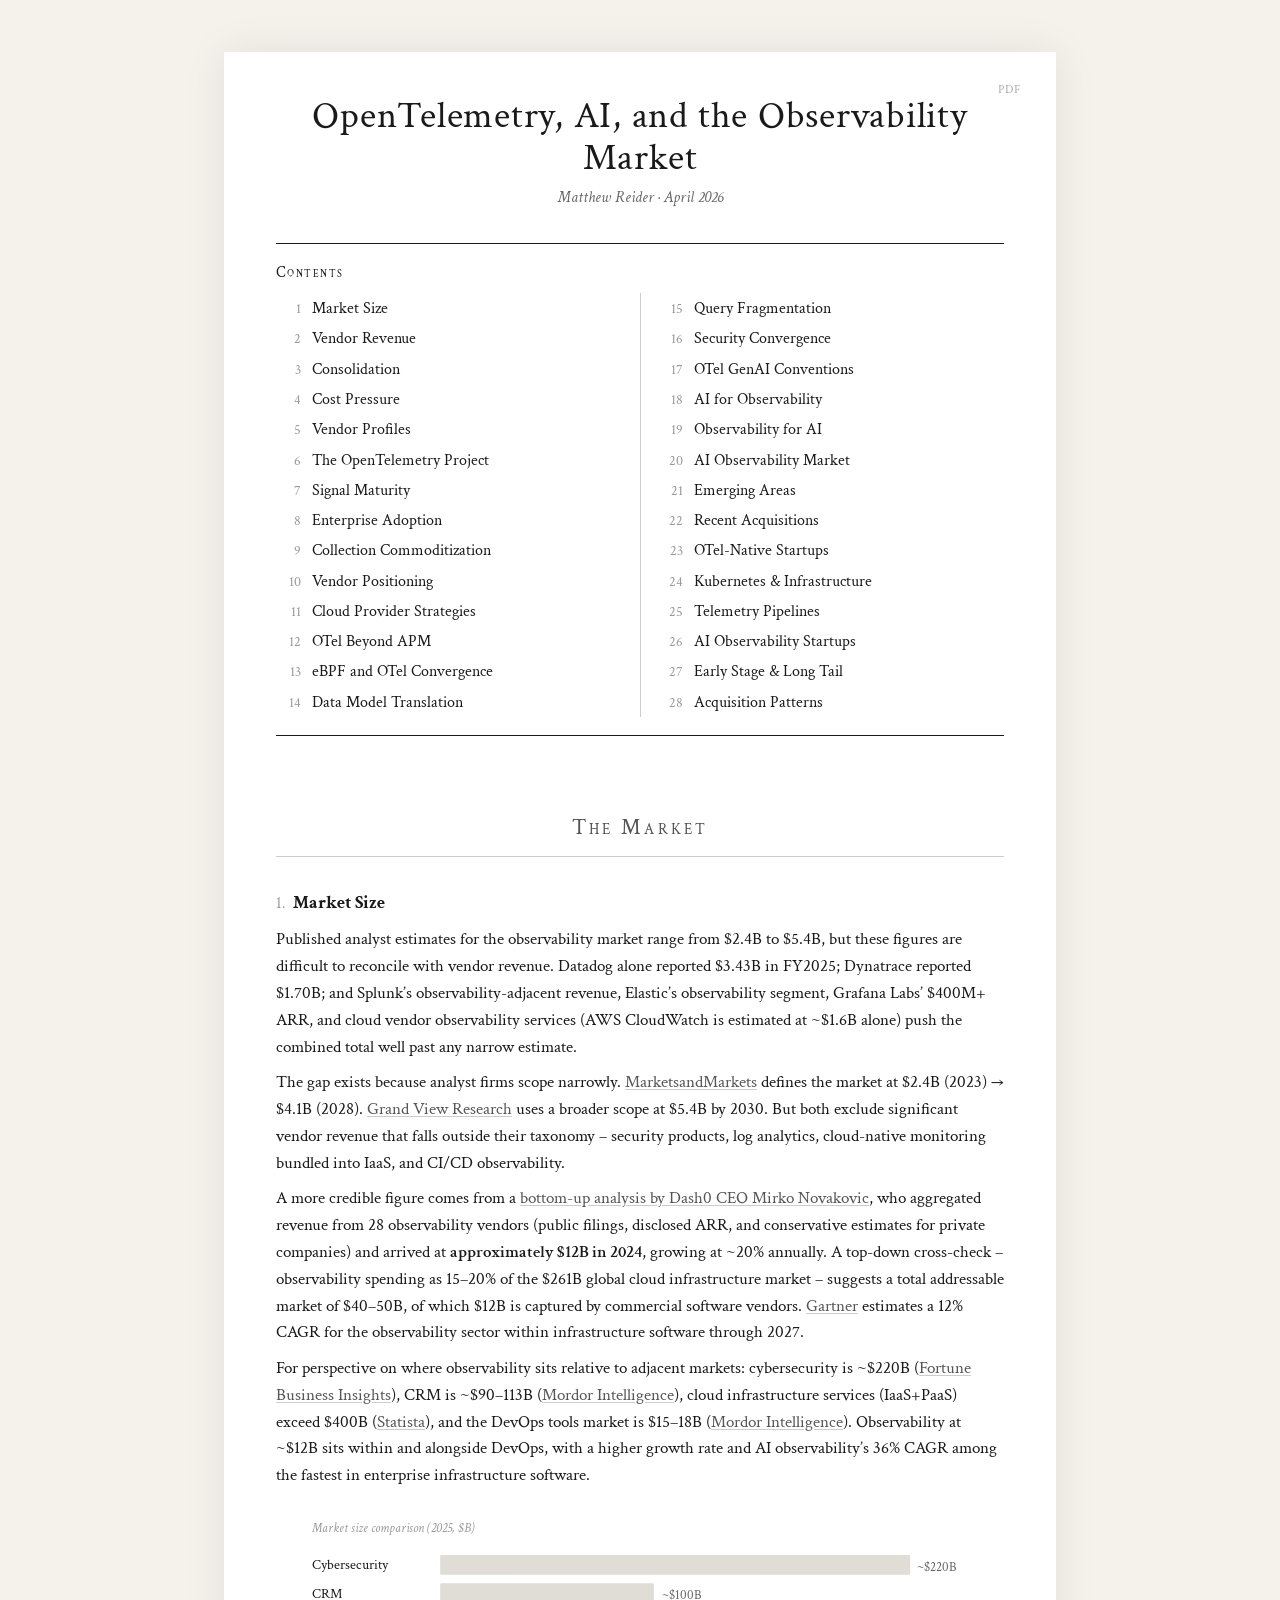
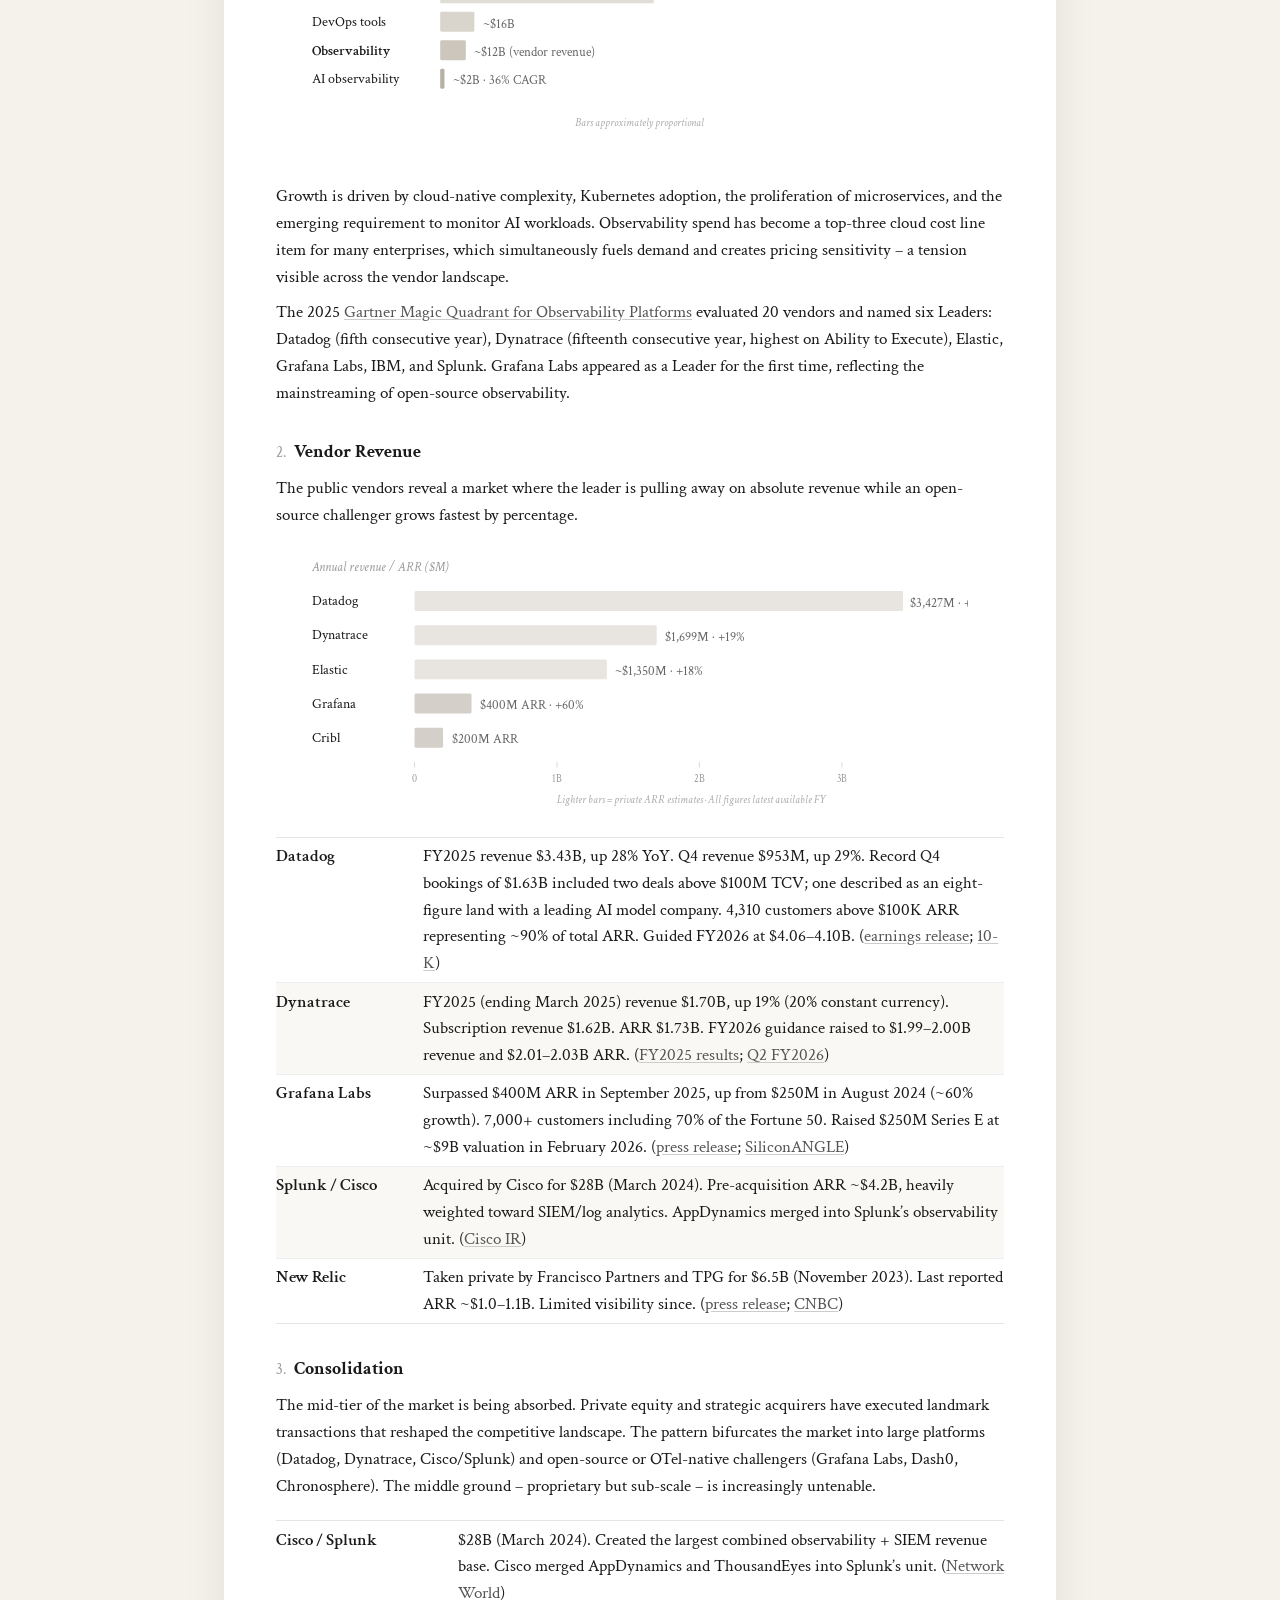
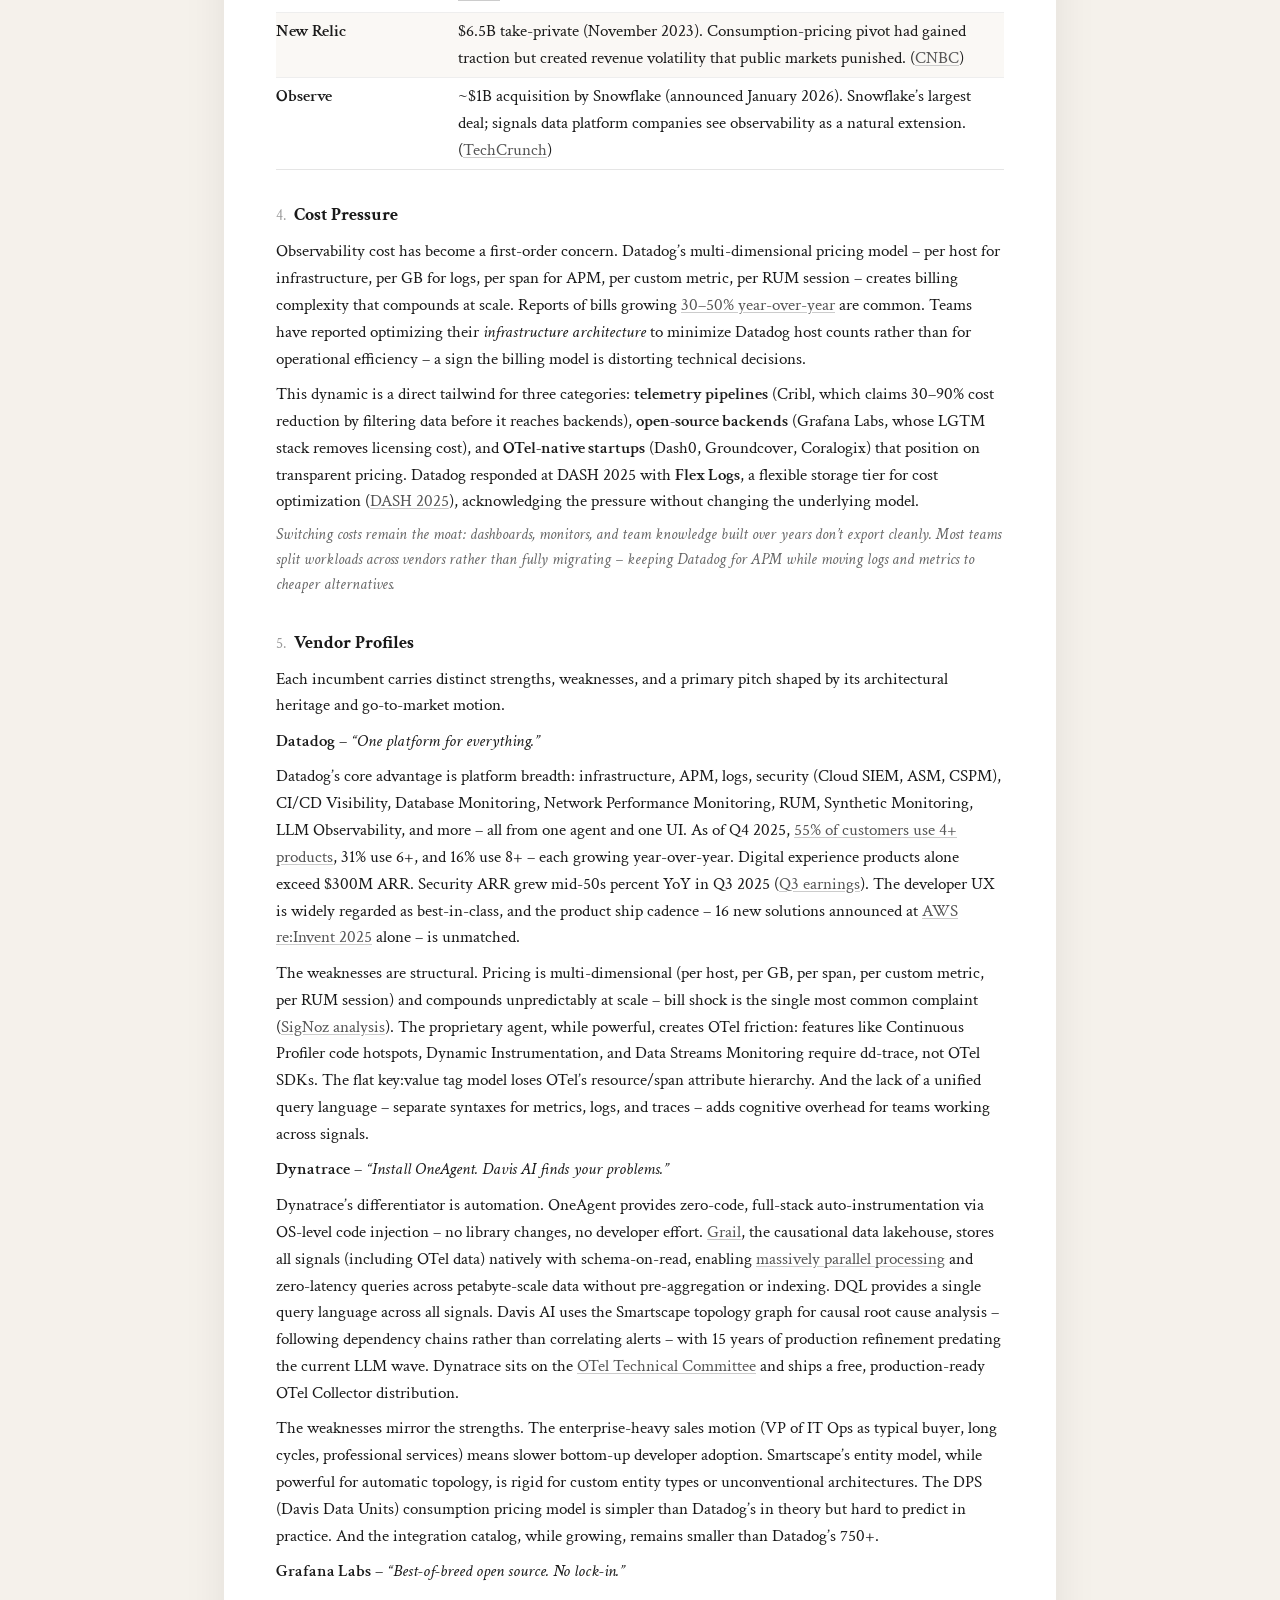
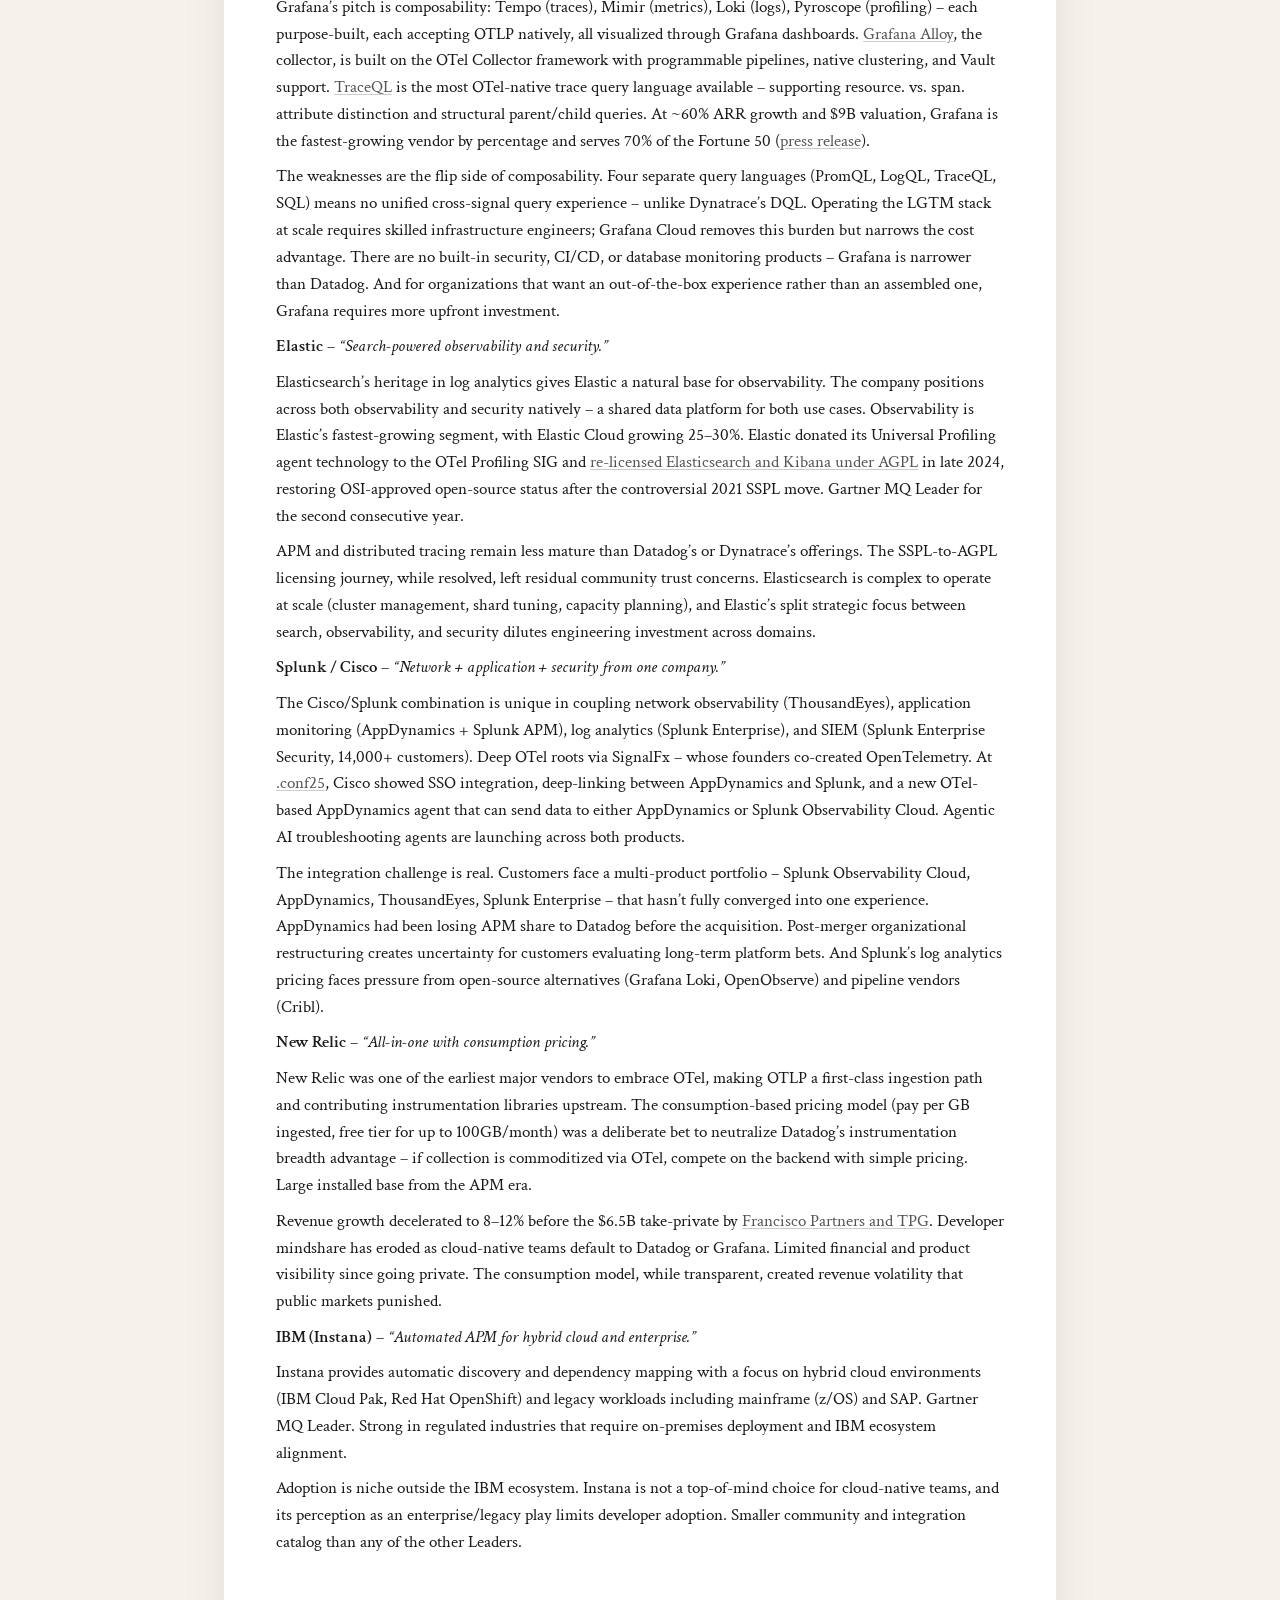
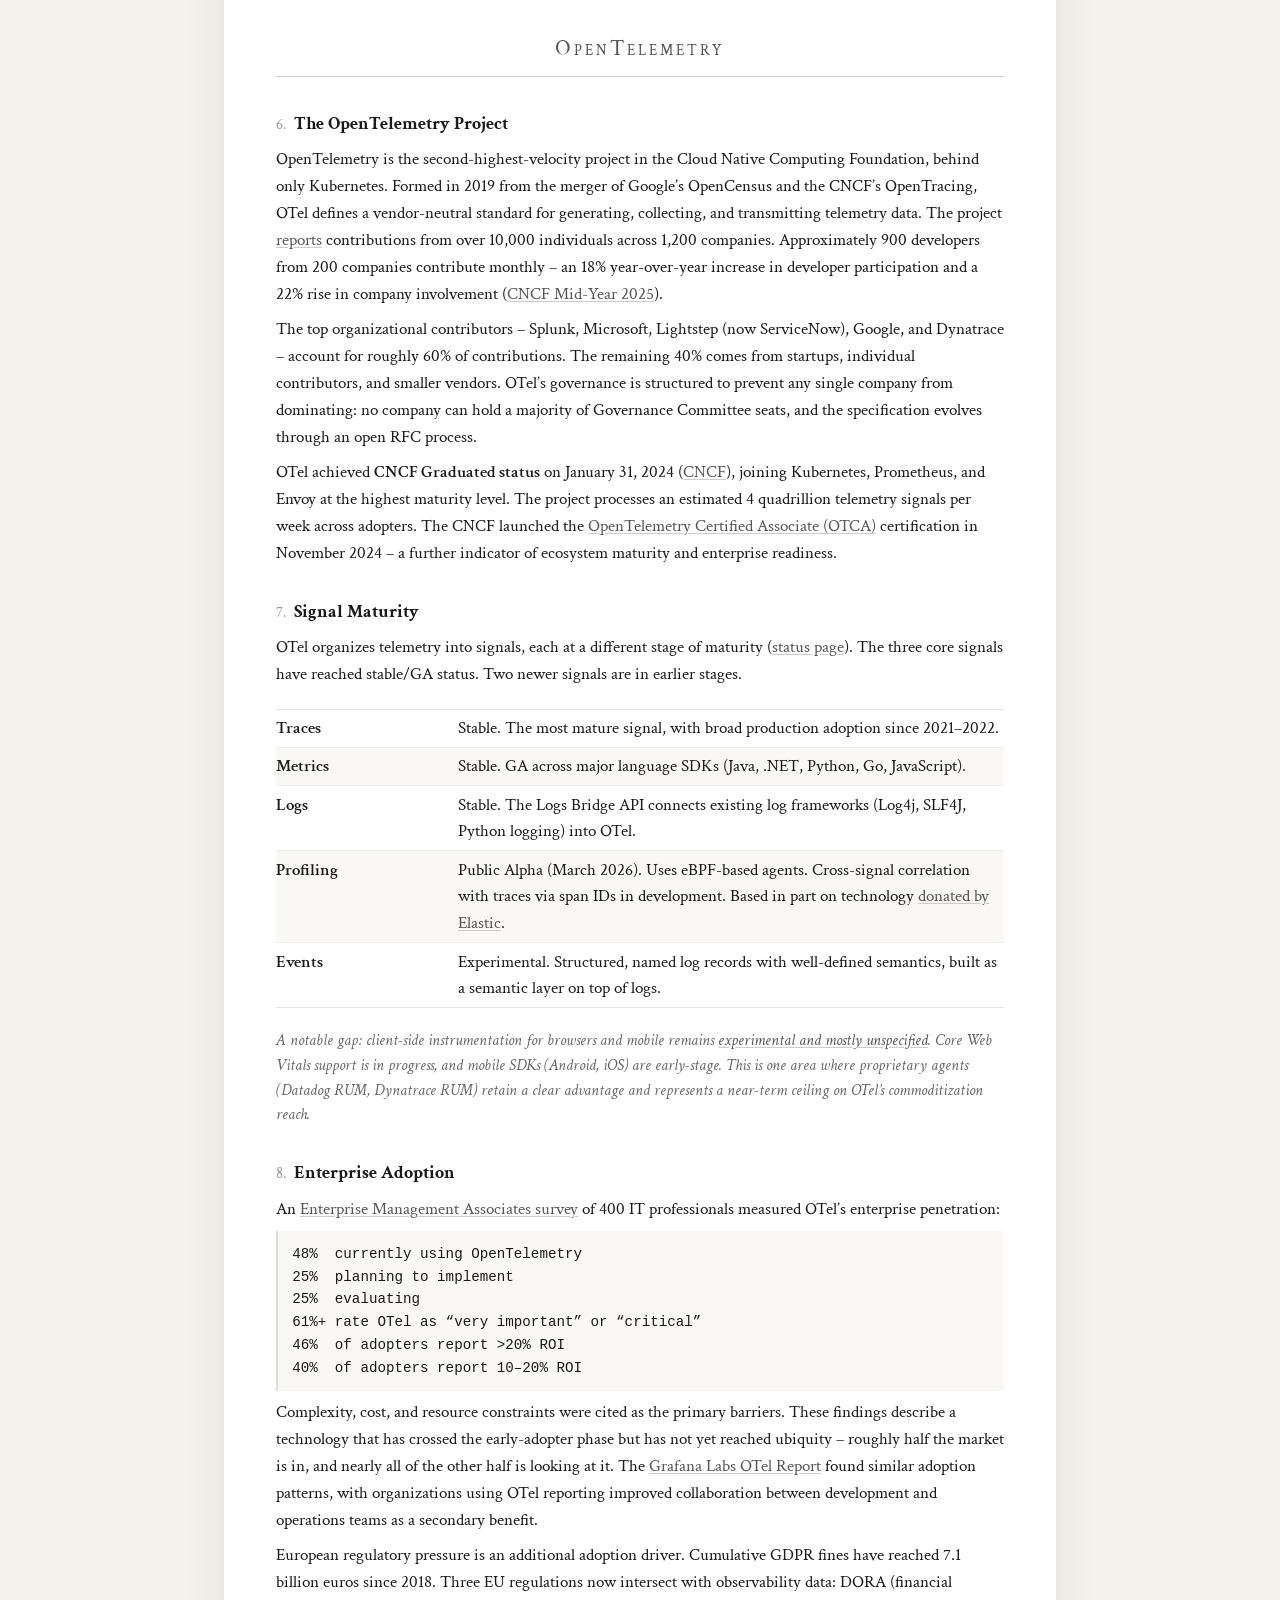
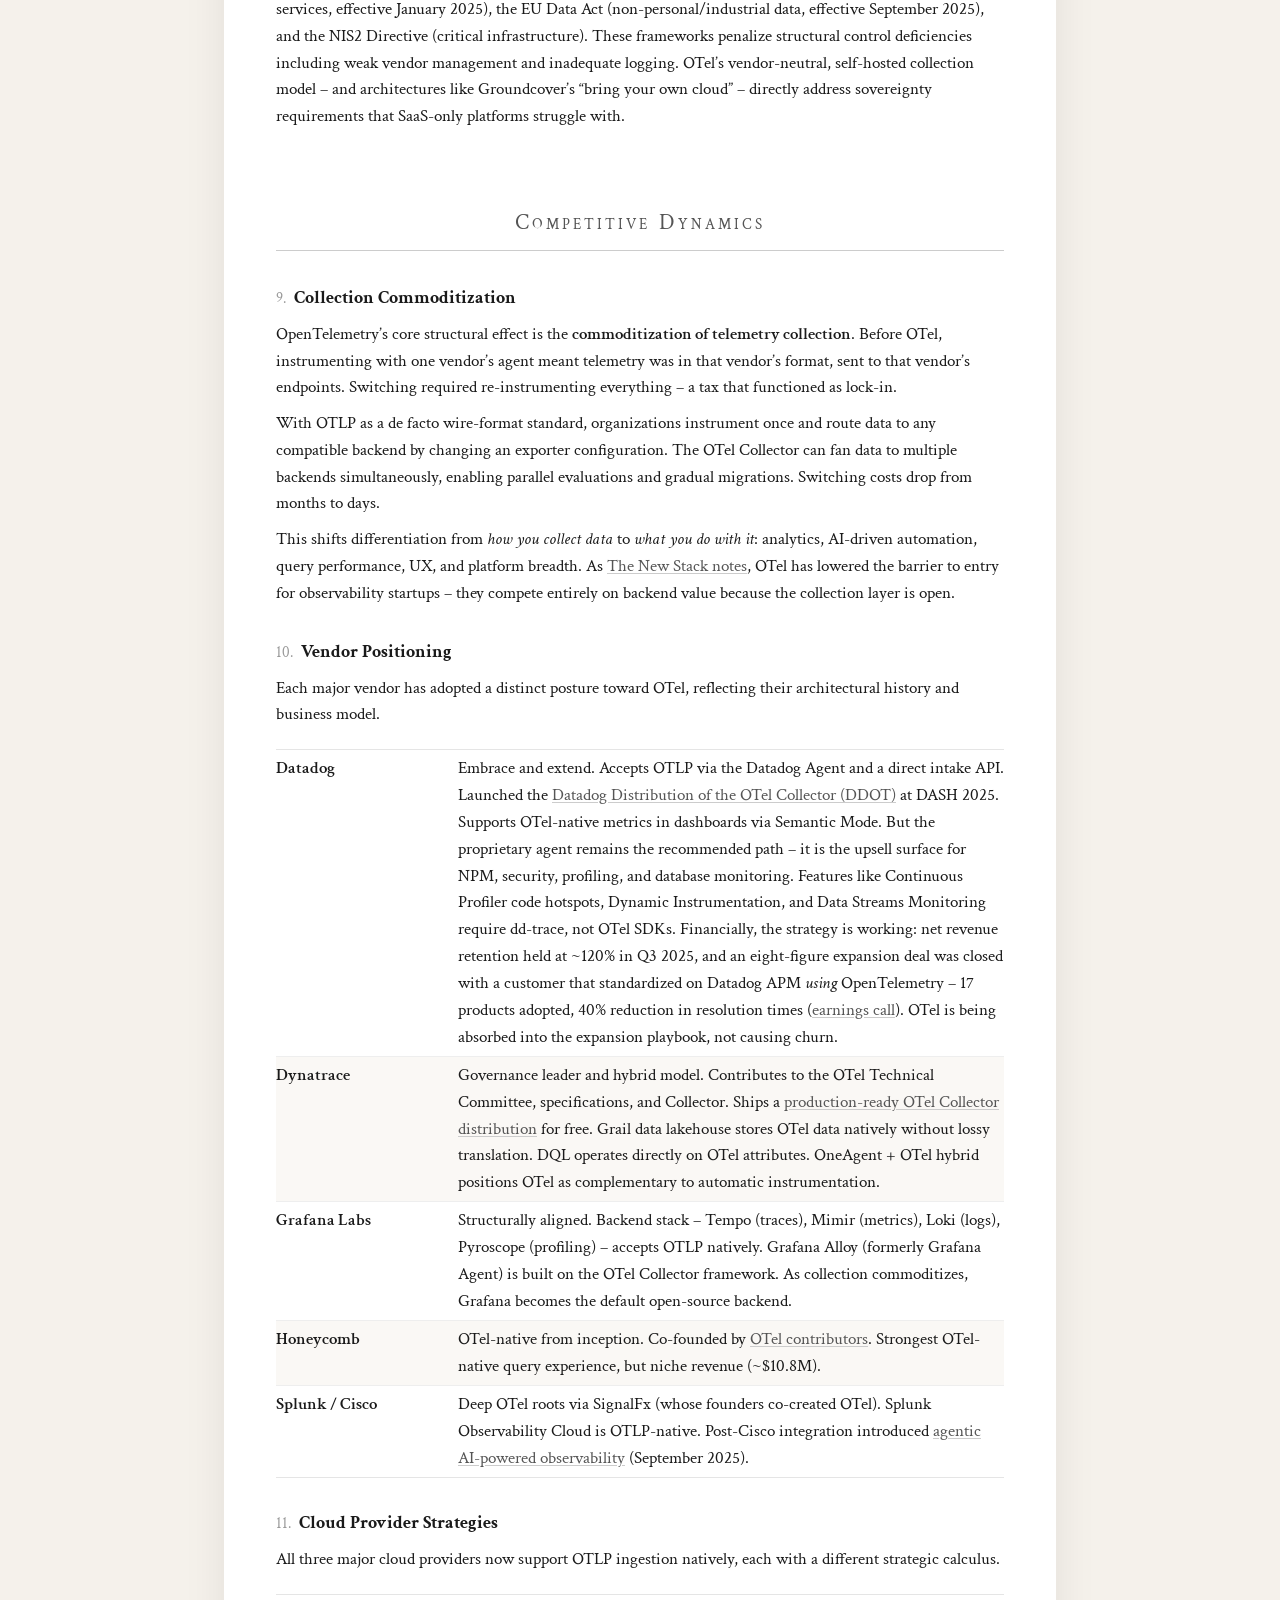
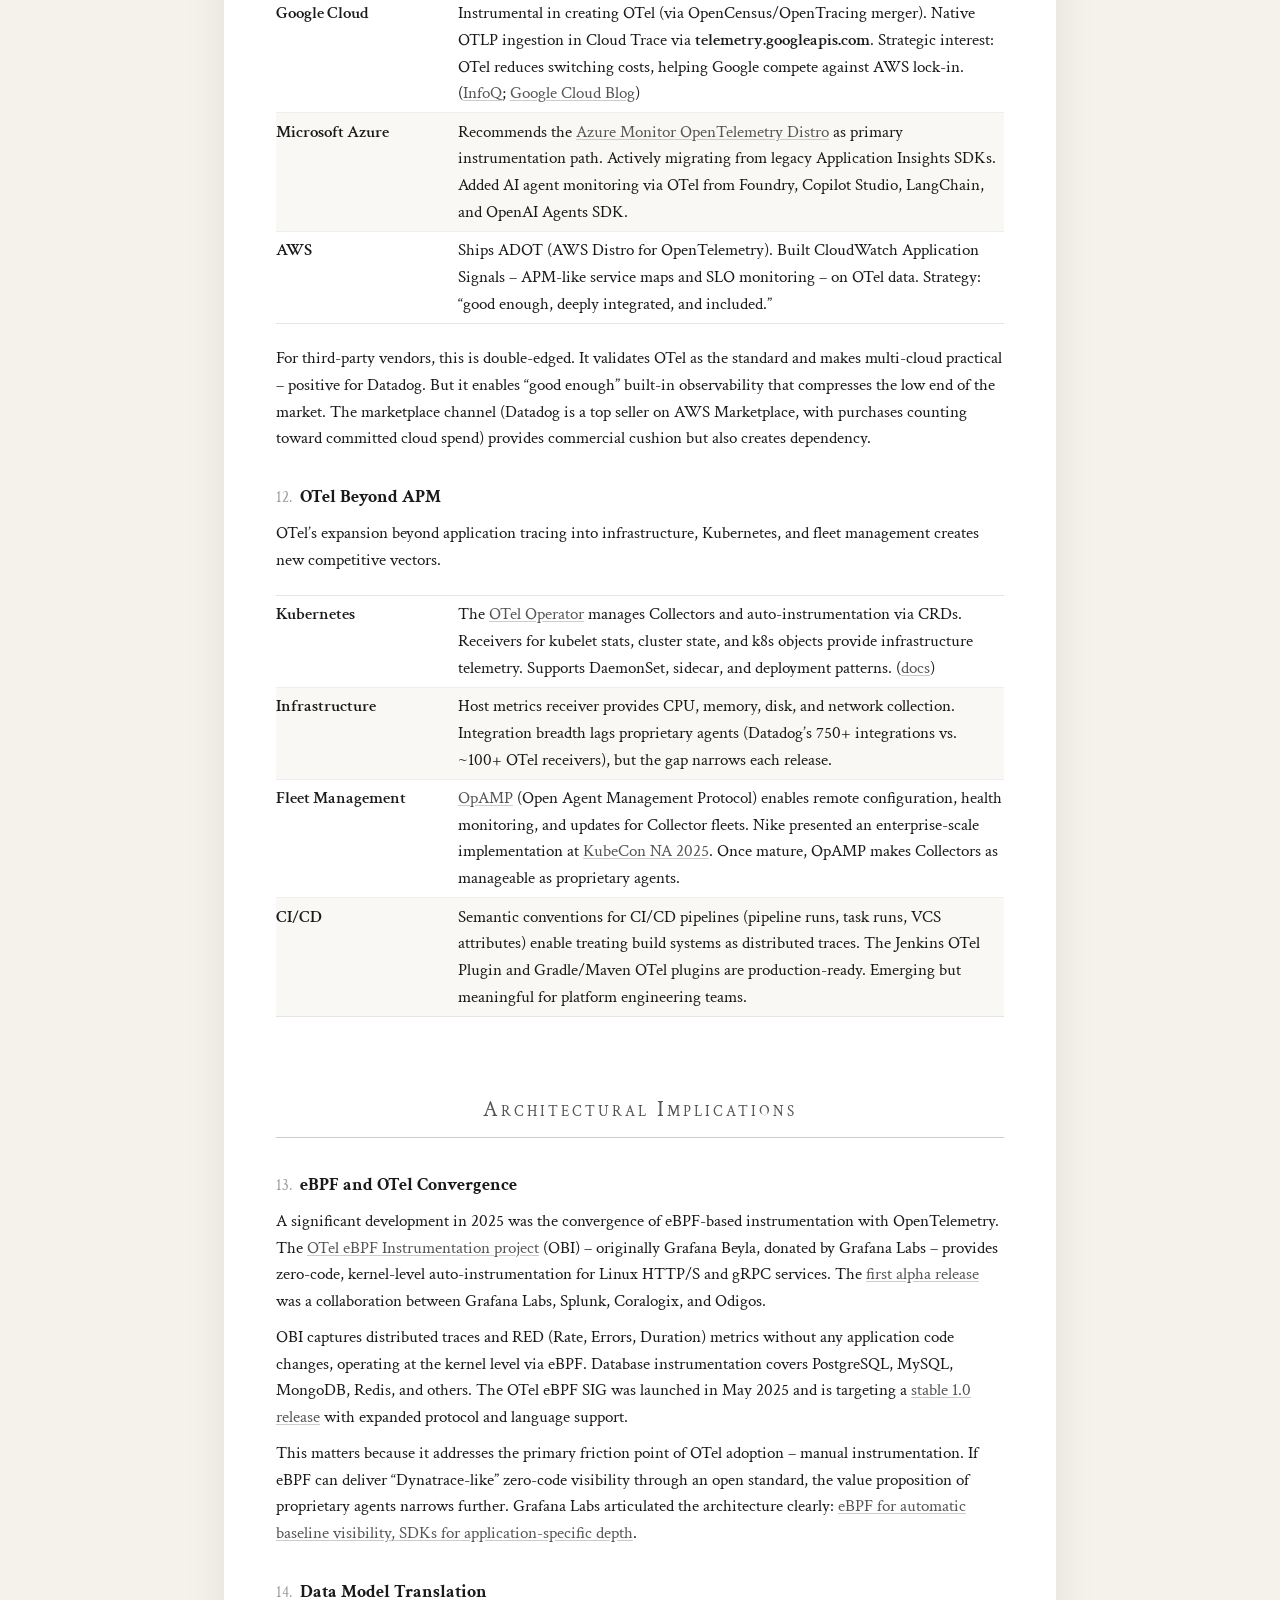
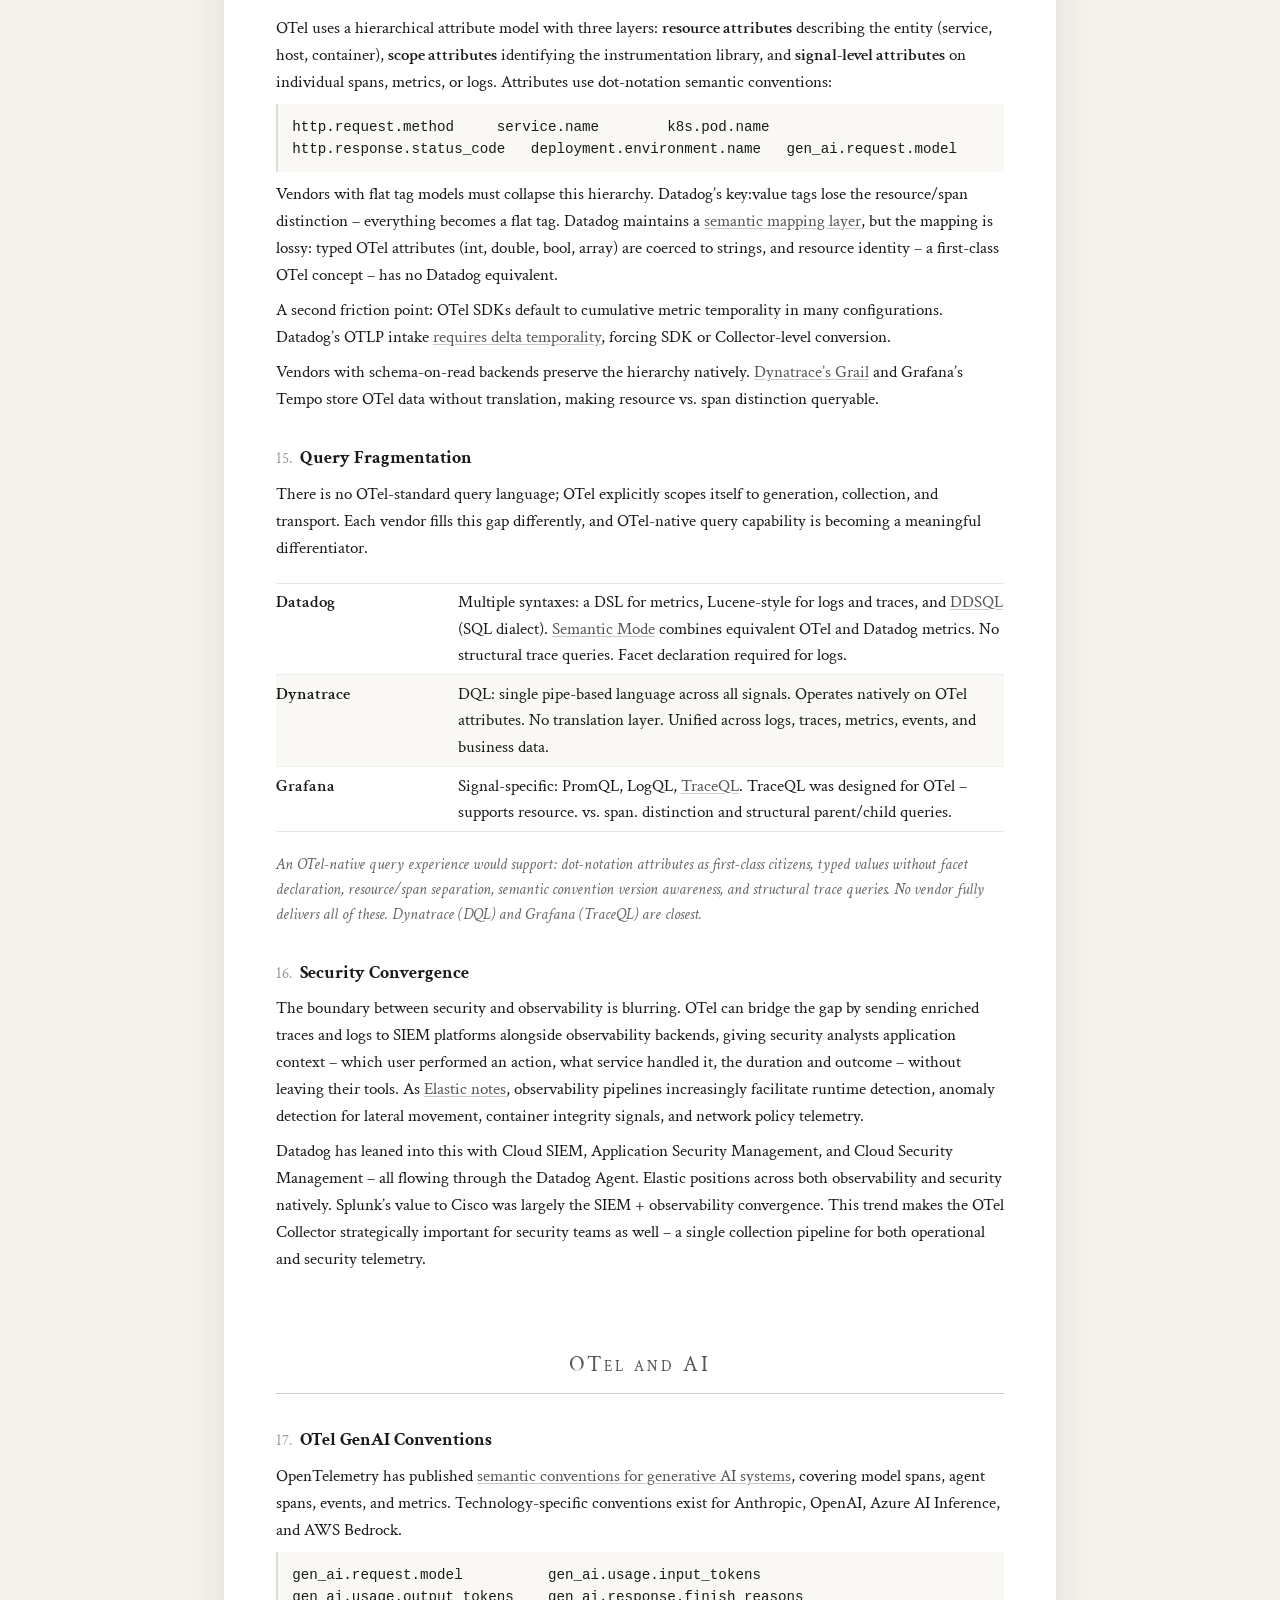
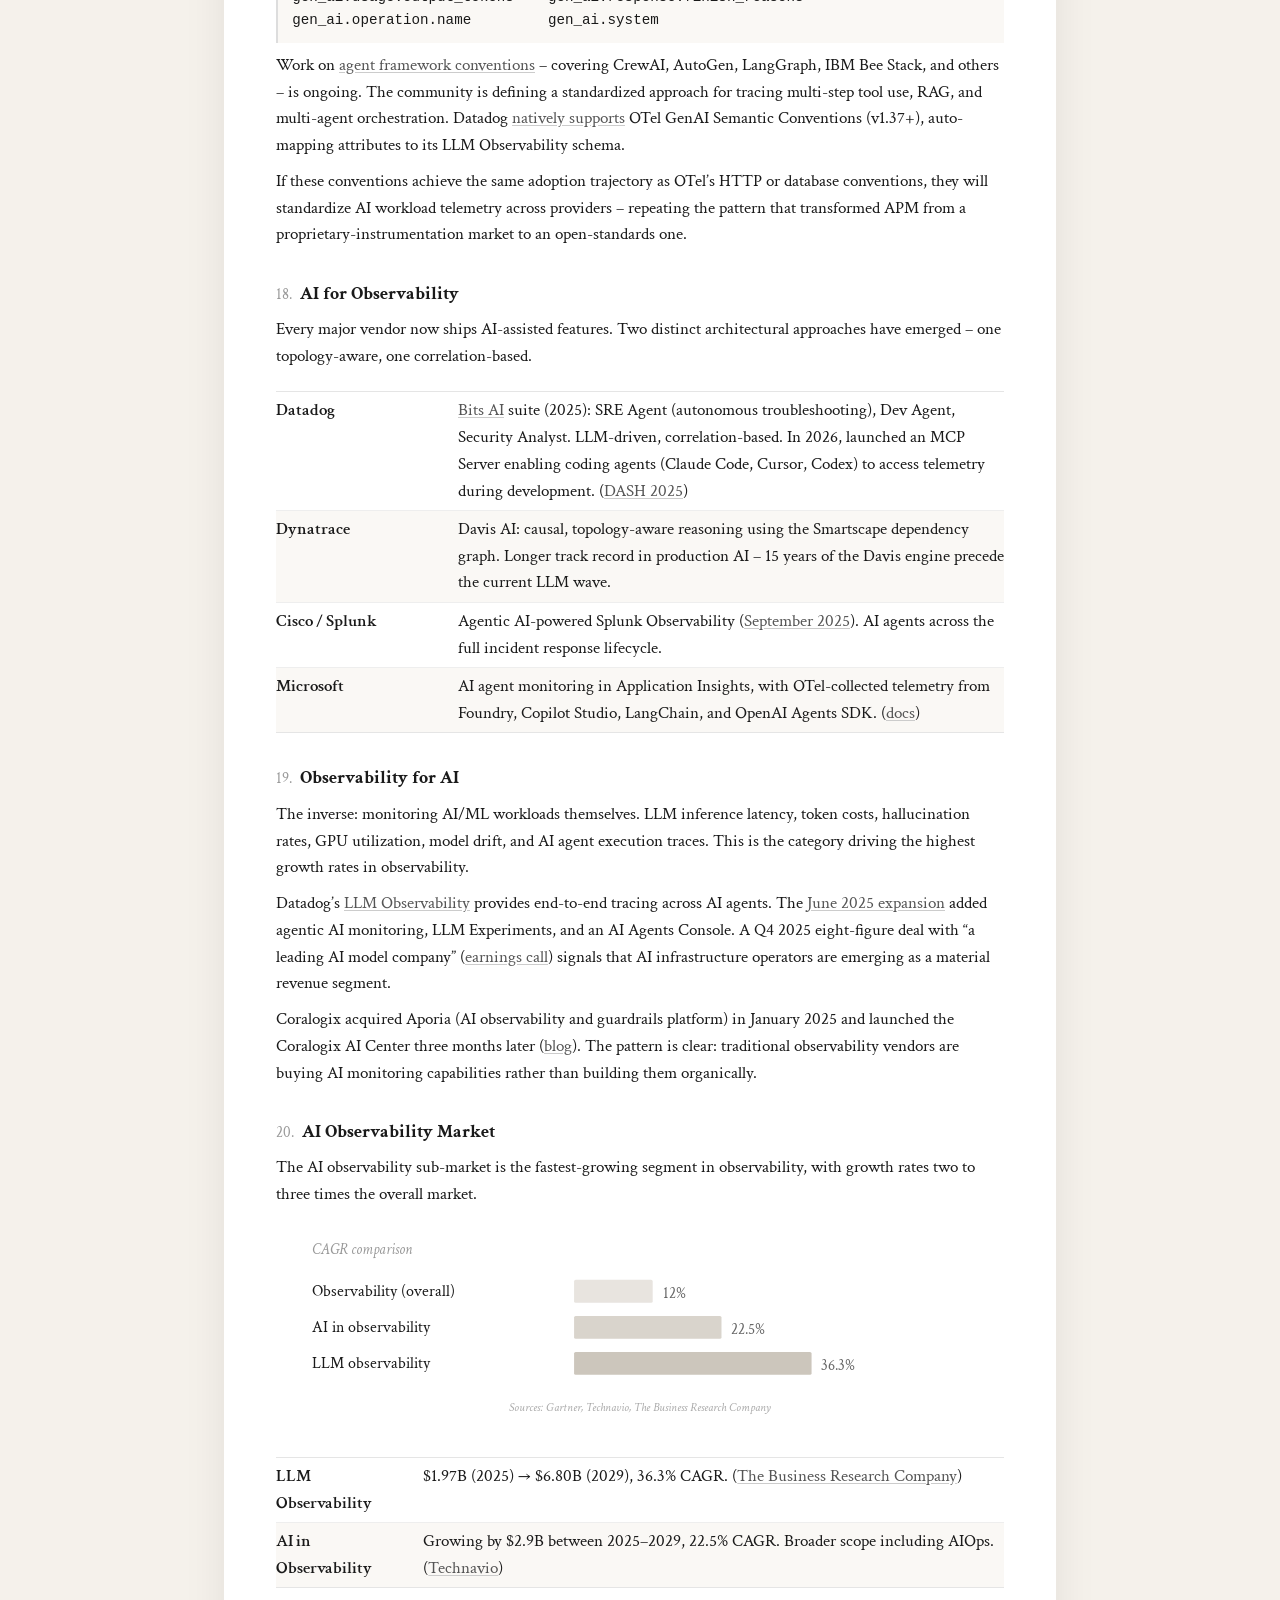
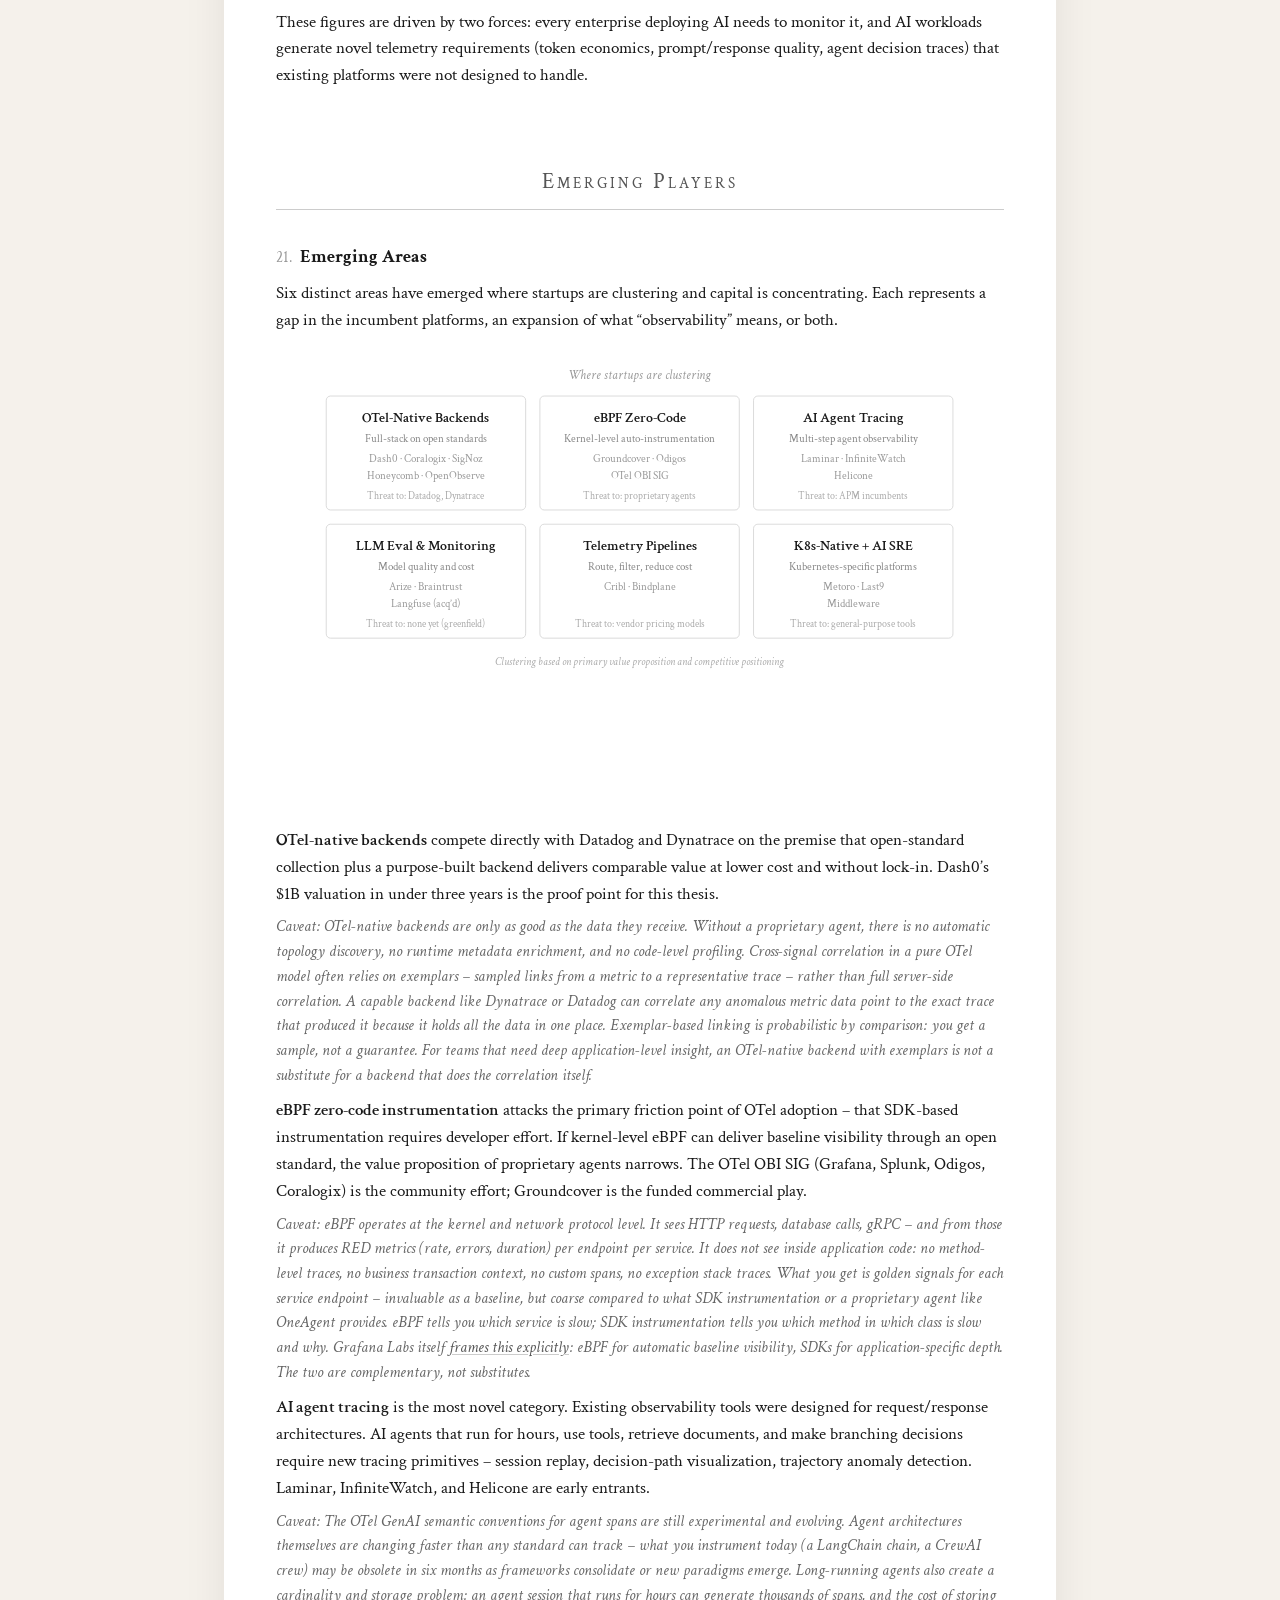
==== commit 205df07a: "Add caveats to all 6 emerging categories, remove bubble chart" ====
--- a/index.html
+++ b/index.html
@@ -460,11 +460,22 @@
     </svg>
 
     <p><span class="term">OTel-native backends</span> compete directly with Datadog and Dynatrace on the premise that open-standard collection plus a purpose-built backend delivers comparable value at lower cost and without lock-in. Dash0&rsquo;s $1B valuation in under three years is the proof point for this thesis.</p>
+    <p class="note">Caveat: OTel-native backends are only as good as the data they receive. Without a proprietary agent, there is no automatic topology discovery, no runtime metadata enrichment, and no code-level profiling. Cross-signal correlation in a pure OTel model often relies on exemplars &ndash; sampled links from a metric to a representative trace &ndash; rather than full server-side correlation. A capable backend like Dynatrace or Datadog can correlate any anomalous metric data point to the exact trace that produced it because it holds all the data in one place. Exemplar-based linking is probabilistic by comparison: you get a sample, not a guarantee. For teams that need deep application-level insight, an OTel-native backend with exemplars is not a substitute for a backend that does the correlation itself.</p>
+
     <p><span class="term">eBPF zero-code instrumentation</span> attacks the primary friction point of OTel adoption &ndash; that SDK-based instrumentation requires developer effort. If kernel-level eBPF can deliver baseline visibility through an open standard, the value proposition of proprietary agents narrows. The OTel OBI SIG (Grafana, Splunk, Odigos, Coralogix) is the community effort; Groundcover is the funded commercial play.</p>
+    <p class="note">Caveat: eBPF operates at the kernel and network protocol level. It sees HTTP requests, database calls, gRPC &ndash; and from those it produces RED metrics (rate, errors, duration) per endpoint per service. It does not see inside application code: no method-level traces, no business transaction context, no custom spans, no exception stack traces. What you get is golden signals for each service endpoint &ndash; invaluable as a baseline, but coarse compared to what SDK instrumentation or a proprietary agent like OneAgent provides. eBPF tells you <span class="it">which service is slow</span>; SDK instrumentation tells you <span class="it">which method in which class is slow and why</span>. Grafana Labs itself <a href="https://grafana.com/blog/why-opentelemetry-instrumentation-needs-both-ebpf-and-sdks/">frames this explicitly</a>: eBPF for automatic baseline visibility, SDKs for application-specific depth. The two are complementary, not substitutes.</p>
+
     <p><span class="term">AI agent tracing</span> is the most novel category. Existing observability tools were designed for request/response architectures. AI agents that run for hours, use tools, retrieve documents, and make branching decisions require new tracing primitives &ndash; session replay, decision-path visualization, trajectory anomaly detection. Laminar, InfiniteWatch, and Helicone are early entrants.</p>
+    <p class="note">Caveat: The OTel GenAI semantic conventions for agent spans are still experimental and evolving. Agent architectures themselves are changing faster than any standard can track &ndash; what you instrument today (a LangChain chain, a CrewAI crew) may be obsolete in six months as frameworks consolidate or new paradigms emerge. Long-running agents also create a cardinality and storage problem: an agent session that runs for hours can generate thousands of spans, and the cost of storing and querying those traces at scale is non-trivial. The tooling is early; the abstractions are unstable; and it remains unclear whether AI agent tracing will converge into OTel or remain a specialized layer alongside it.</p>
+
     <p><span class="term">LLM evaluation and monitoring</span> is adjacent to but distinct from traditional observability. Arize and Braintrust focus on model quality (hallucination rates, evaluation benchmarks, prompt/response scoring) rather than infrastructure metrics. This is largely a greenfield market &ndash; incumbents are building but startups are further along.</p>
+    <p class="note">Caveat: &ldquo;Model quality&rdquo; is inherently subjective and domain-specific. A hallucination rate benchmark that works for a customer service chatbot does not transfer to a code generation agent or a medical summary tool. Most evaluation frameworks test prompt/response pairs in isolation but miss the infrastructure concerns that matter at scale &ndash; GPU utilization, inference latency percentiles, token cost attribution across teams. The market is so early and fragmented that today&rsquo;s funded startup may be next quarter&rsquo;s acqui-hire, as the Langfuse, Traceloop, and Helicone acquisitions in Q1 2026 demonstrate. The question is whether LLM eval remains a standalone category or gets absorbed into the observability platforms (Datadog LLM Observability, Coralogix AI Center) as a feature.</p>
+
     <p><span class="term">Telemetry pipelines</span> sit between producers and consumers of observability data. They exist because observability costs have become untenable &ndash; Cribl&rsquo;s entire $3.5B valuation rests on the fact that enterprises pay too much to store and query telemetry they don&rsquo;t need.</p>
+    <p class="note">Caveat: A pipeline is a new layer of operational complexity and a potential single point of failure between your applications and your backends. Filtering and transforming data before it reaches the backend reduces cost but also risks dropping signal &ndash; the log line you filtered out today may be the one you needed for tomorrow&rsquo;s incident. Teams must maintain pipeline configuration (routing rules, sampling policies, transformation logic) in addition to backend configuration, doubling the operational surface. And the pipeline itself creates a new form of vendor dependency: migrating off Cribl is its own project.</p>
+
     <p><span class="term">K8s-native + AI SRE</span> platforms combine Kubernetes-specific telemetry with AI-driven troubleshooting. The bet is that Kubernetes environments are complex enough and distinct enough from traditional infrastructure to warrant purpose-built tools rather than general-purpose platforms with K8s add-ons.</p>
+    <p class="note">Caveat: Kubernetes-only scope limits the addressable market. Most enterprises run hybrid environments &ndash; K8s alongside VMs, serverless functions, legacy on-prem, and increasingly AI inference infrastructure that may not be containerized. An AI SRE agent that only understands Kubernetes cannot correlate a pod failure with a downstream database timeout on a VM or an upstream API gateway running on Lambda. AI-driven troubleshooting is also early &ndash; high false positive rates, limited reasoning about novel failure modes, and a tendency to surface the obvious rather than the subtle. The value is real for K8s-heavy organizations, but the narrow scope makes these platforms complementary to, not replacements for, general-purpose observability.</p>
   </div>
 
   <div class="entry" id="recent-acquisitions">
@@ -571,59 +582,6 @@
     <p><span class="term">OTel-native is table stakes.</span> Every funded startup is built on OTel or at minimum OTLP-compatible. Proprietary-only instrumentation is no longer fundable for new entrants.</p>
     <p><span class="term">AI observability draws disproportionate capital.</span> Arize ($131M), Braintrust ($800M valuation), the Langfuse acquisition, and the Aporia acquisition all reflect a bet on the AI workload monitoring opportunity. Capital is flowing ahead of revenue.</p>
     <p><span class="term">Everyone is buying, not building.</span> Seven acquisitions in twelve months &ndash; by a data warehouse, a database engine, an IT workflow platform, a developer docs company, a feature flag vendor, and two observability startups &ndash; demonstrate that the build-vs-buy calculus has tipped across the entire software stack. The velocity of the AI market and the architectural specificity of OTel-native backends make organic development too slow. Traceloop&rsquo;s ~10&ndash;13x return on $6.1M raised, achieved in under three years, sets the benchmark for what small OTel-native AI observability startups can exit for.</p>
-
-    <svg class="chart" viewBox="0 0 460 260" fill="none" xmlns="http://www.w3.org/2000/svg">
-      <!-- Startup landscape scatter/bubble -->
-      <text x="230" y="14" font-family="'Crimson Text', Georgia, serif" font-size="9" fill="#999" font-style="italic" text-anchor="middle">Startup landscape: funding vs. acquisition likelihood</text>
-      <!-- axes -->
-      <line x1="40" y1="30" x2="40" y2="220" stroke="#ccc" stroke-width="0.5"/>
-      <line x1="40" y1="220" x2="440" y2="220" stroke="#ccc" stroke-width="0.5"/>
-      <text x="240" y="245" font-family="'Crimson Text', Georgia, serif" font-size="8" fill="#999" text-anchor="middle">Total funding &rarr;</text>
-      <text x="15" y="125" font-family="'Crimson Text', Georgia, serif" font-size="8" fill="#999" text-anchor="middle" transform="rotate(-90 15 125)">Acquisition likelihood &rarr;</text>
-      <!-- scale marks -->
-      <text x="40" y="235" font-family="'Crimson Text', Georgia, serif" font-size="7" fill="#bbb" text-anchor="middle">$0</text>
-      <text x="140" y="235" font-family="'Crimson Text', Georgia, serif" font-size="7" fill="#bbb" text-anchor="middle">$50M</text>
-      <text x="240" y="235" font-family="'Crimson Text', Georgia, serif" font-size="7" fill="#bbb" text-anchor="middle">$150M</text>
-      <text x="340" y="235" font-family="'Crimson Text', Georgia, serif" font-size="7" fill="#bbb" text-anchor="middle">$300M</text>
-      <text x="440" y="235" font-family="'Crimson Text', Georgia, serif" font-size="7" fill="#bbb" text-anchor="middle">$400M</text>
-      <!-- Bubbles: x = funding, y = acq likelihood (lower = higher), size = relative significance -->
-      <!-- SigNoz: $6.5M, high acq -->
-      <circle cx="53" cy="55" r="8" fill="none" stroke="#999" stroke-width="0.8"/>
-      <text x="53" y="44" font-family="'Crimson Text', Georgia, serif" font-size="7" fill="#666" text-anchor="middle">SigNoz</text>
-      <!-- Helicone: $0.5M, high acq -->
-      <circle cx="41" cy="70" r="6" fill="none" stroke="#999" stroke-width="0.8"/>
-      <text x="55" y="73" font-family="'Crimson Text', Georgia, serif" font-size="7" fill="#666">Helicone</text>
-      <!-- Laminar: $3M, high acq -->
-      <circle cx="46" cy="60" r="6" fill="none" stroke="#999" stroke-width="0.8"/>
-      <text x="46" y="50" font-family="'Crimson Text', Georgia, serif" font-size="7" fill="#666" text-anchor="middle" style="display:none">Laminar</text>
-      <!-- Odigos: $13M, med-high -->
-      <circle cx="66" cy="85" r="9" fill="none" stroke="#999" stroke-width="0.8"/>
-      <text x="66" y="75" font-family="'Crimson Text', Georgia, serif" font-size="7" fill="#666" text-anchor="middle">Odigos</text>
-      <!-- Groundcover: $60M, med-high -->
-      <circle cx="120" cy="80" r="11" fill="none" stroke="#999" stroke-width="0.8"/>
-      <text x="120" y="68" font-family="'Crimson Text', Georgia, serif" font-size="7" fill="#666" text-anchor="middle">Groundcover</text>
-      <!-- Honeycomb: $150M, high -->
-      <circle cx="240" cy="55" r="12" fill="none" stroke="#999" stroke-width="0.8"/>
-      <text x="240" y="43" font-family="'Crimson Text', Georgia, serif" font-size="7" fill="#666" text-anchor="middle">Honeycomb</text>
-      <!-- Arize: $131M, med-high -->
-      <circle cx="215" cy="80" r="13" fill="none" stroke="#999" stroke-width="0.8"/>
-      <text x="215" y="68" font-family="'Crimson Text', Georgia, serif" font-size="7" fill="#666" text-anchor="middle">Arize AI</text>
-      <!-- Coralogix: $115M (E round), medium -->
-      <circle cx="195" cy="130" r="14" fill="none" stroke="#999" stroke-width="0.8"/>
-      <text x="195" y="118" font-family="'Crimson Text', Georgia, serif" font-size="7" fill="#666" text-anchor="middle">Coralogix</text>
-      <!-- Dash0: $155M, med-term -->
-      <circle cx="250" cy="140" r="14" fill="none" stroke="#999" stroke-width="0.8"/>
-      <text x="250" y="128" font-family="'Crimson Text', Georgia, serif" font-size="7" fill="#666" text-anchor="middle">Dash0</text>
-      <!-- Braintrust: $80M, medium -->
-      <circle cx="136" cy="120" r="11" fill="none" stroke="#999" stroke-width="0.8"/>
-      <text x="136" y="108" font-family="'Crimson Text', Georgia, serif" font-size="7" fill="#666" text-anchor="middle">Braintrust</text>
-      <!-- Chronosphere: $343M, medium -->
-      <circle cx="353" cy="140" r="15" fill="none" stroke="#999" stroke-width="0.8"/>
-      <text x="353" y="128" font-family="'Crimson Text', Georgia, serif" font-size="7" fill="#666" text-anchor="middle">Chronosphere</text>
-      <!-- Cribl: $319M, low (IPO) -->
-      <circle cx="340" cy="200" r="16" fill="none" stroke="#999" stroke-width="0.8"/>
-      <text x="340" y="188" font-family="'Crimson Text', Georgia, serif" font-size="7" fill="#666" text-anchor="middle">Cribl</text>
-    </svg>
 
     <dl class="defs defs-wide">
       <dt>Dash0</dt>
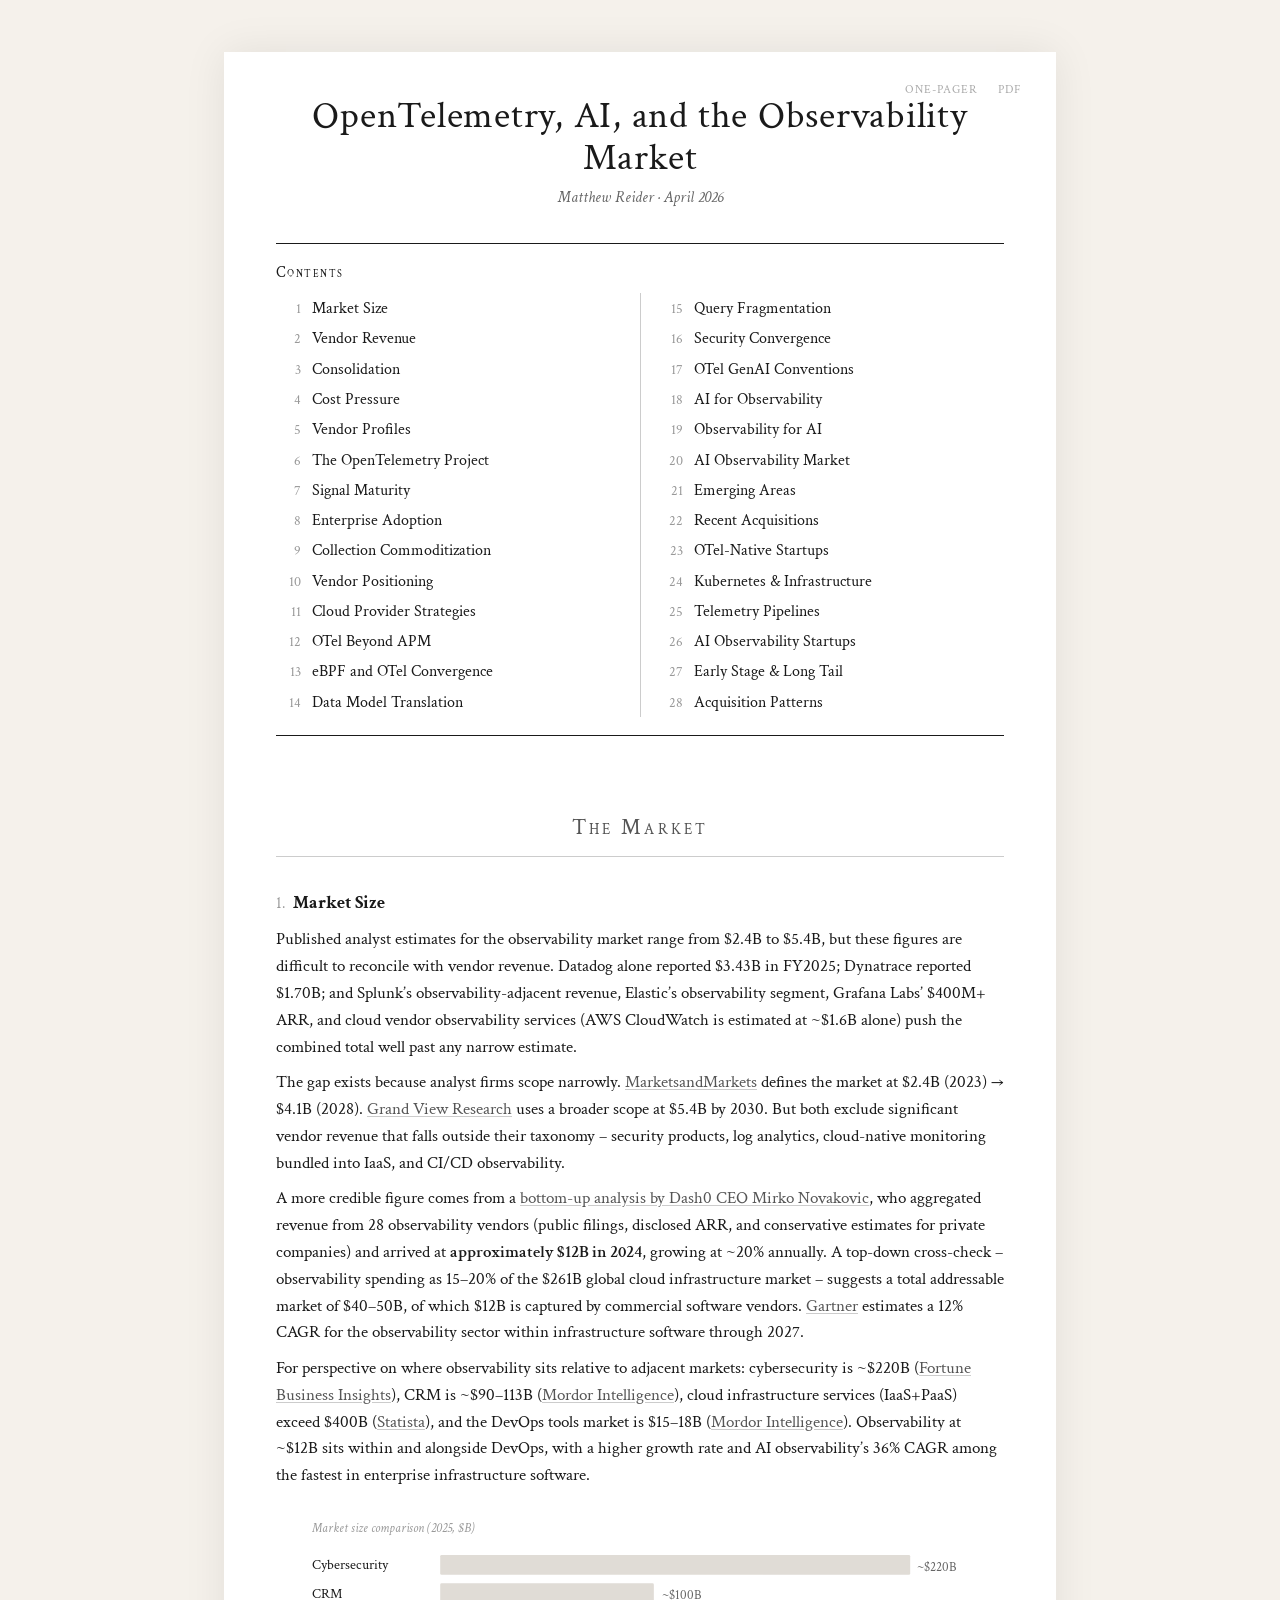
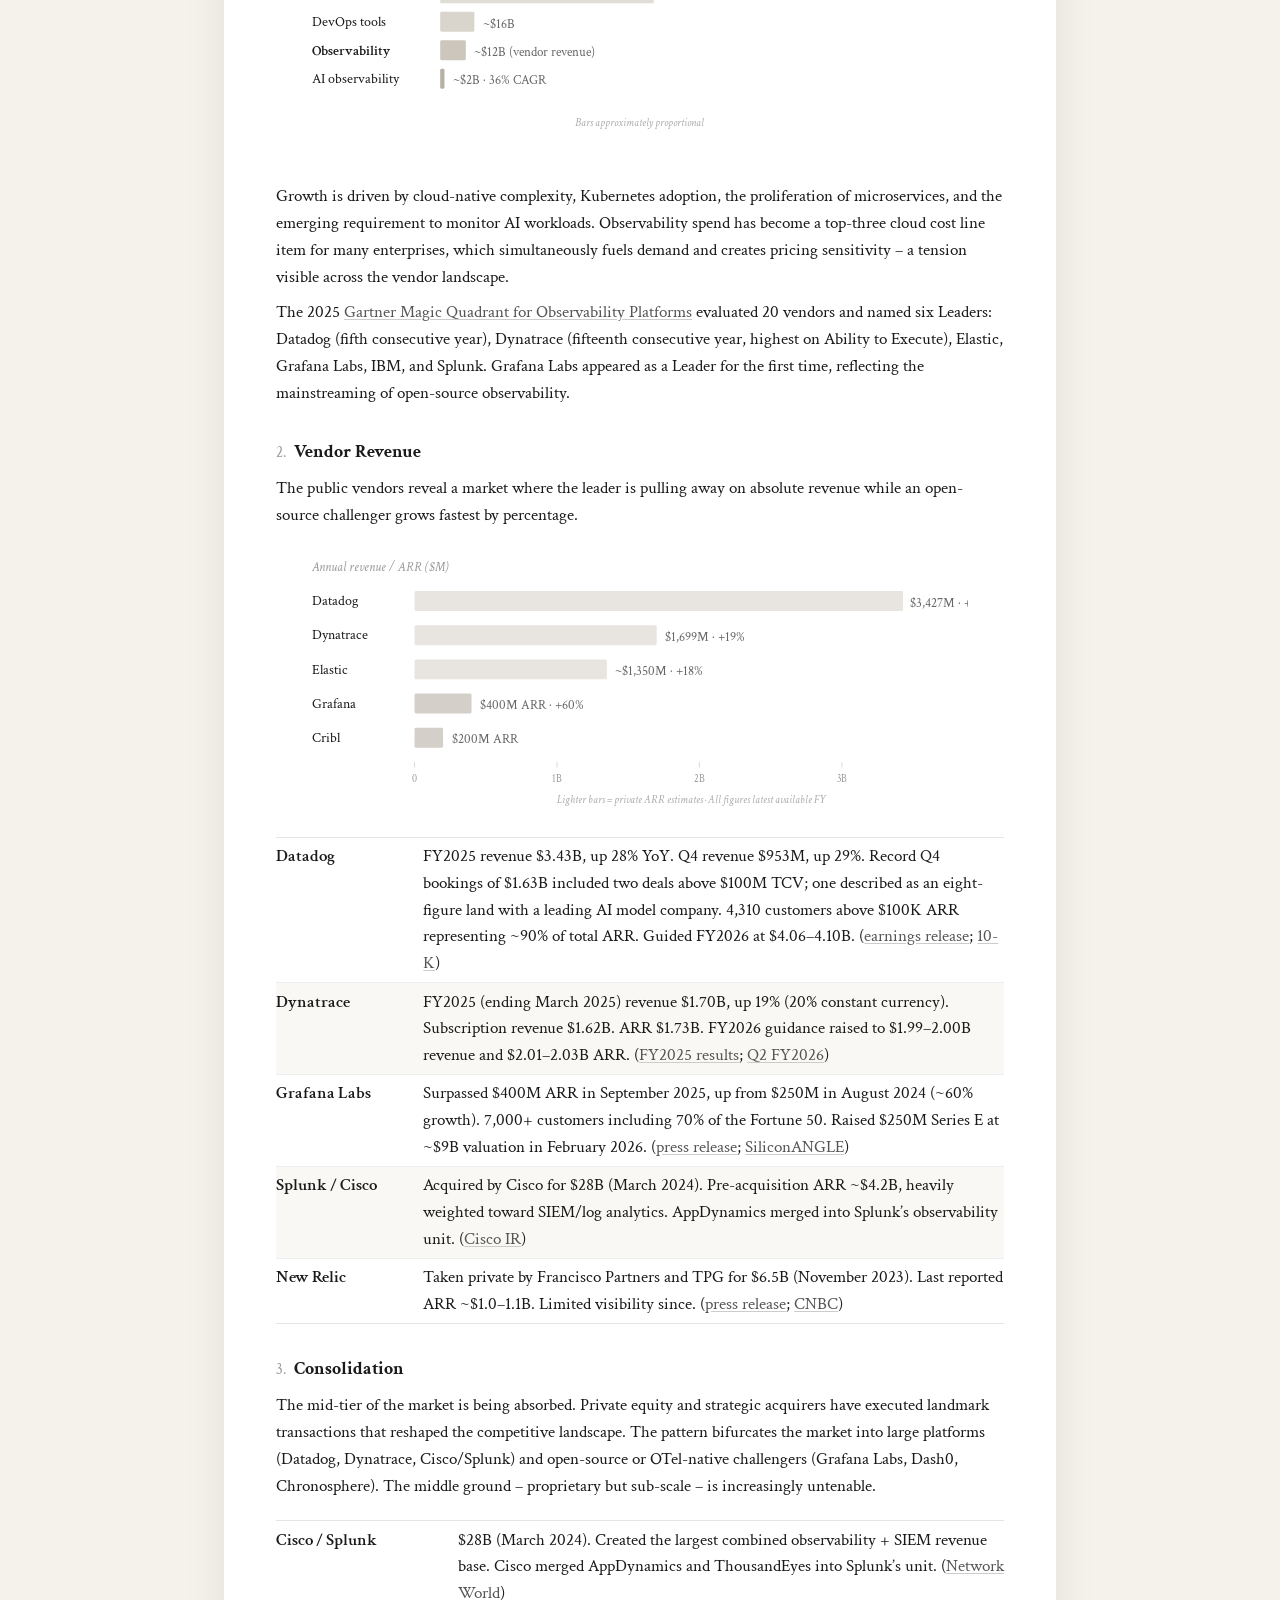
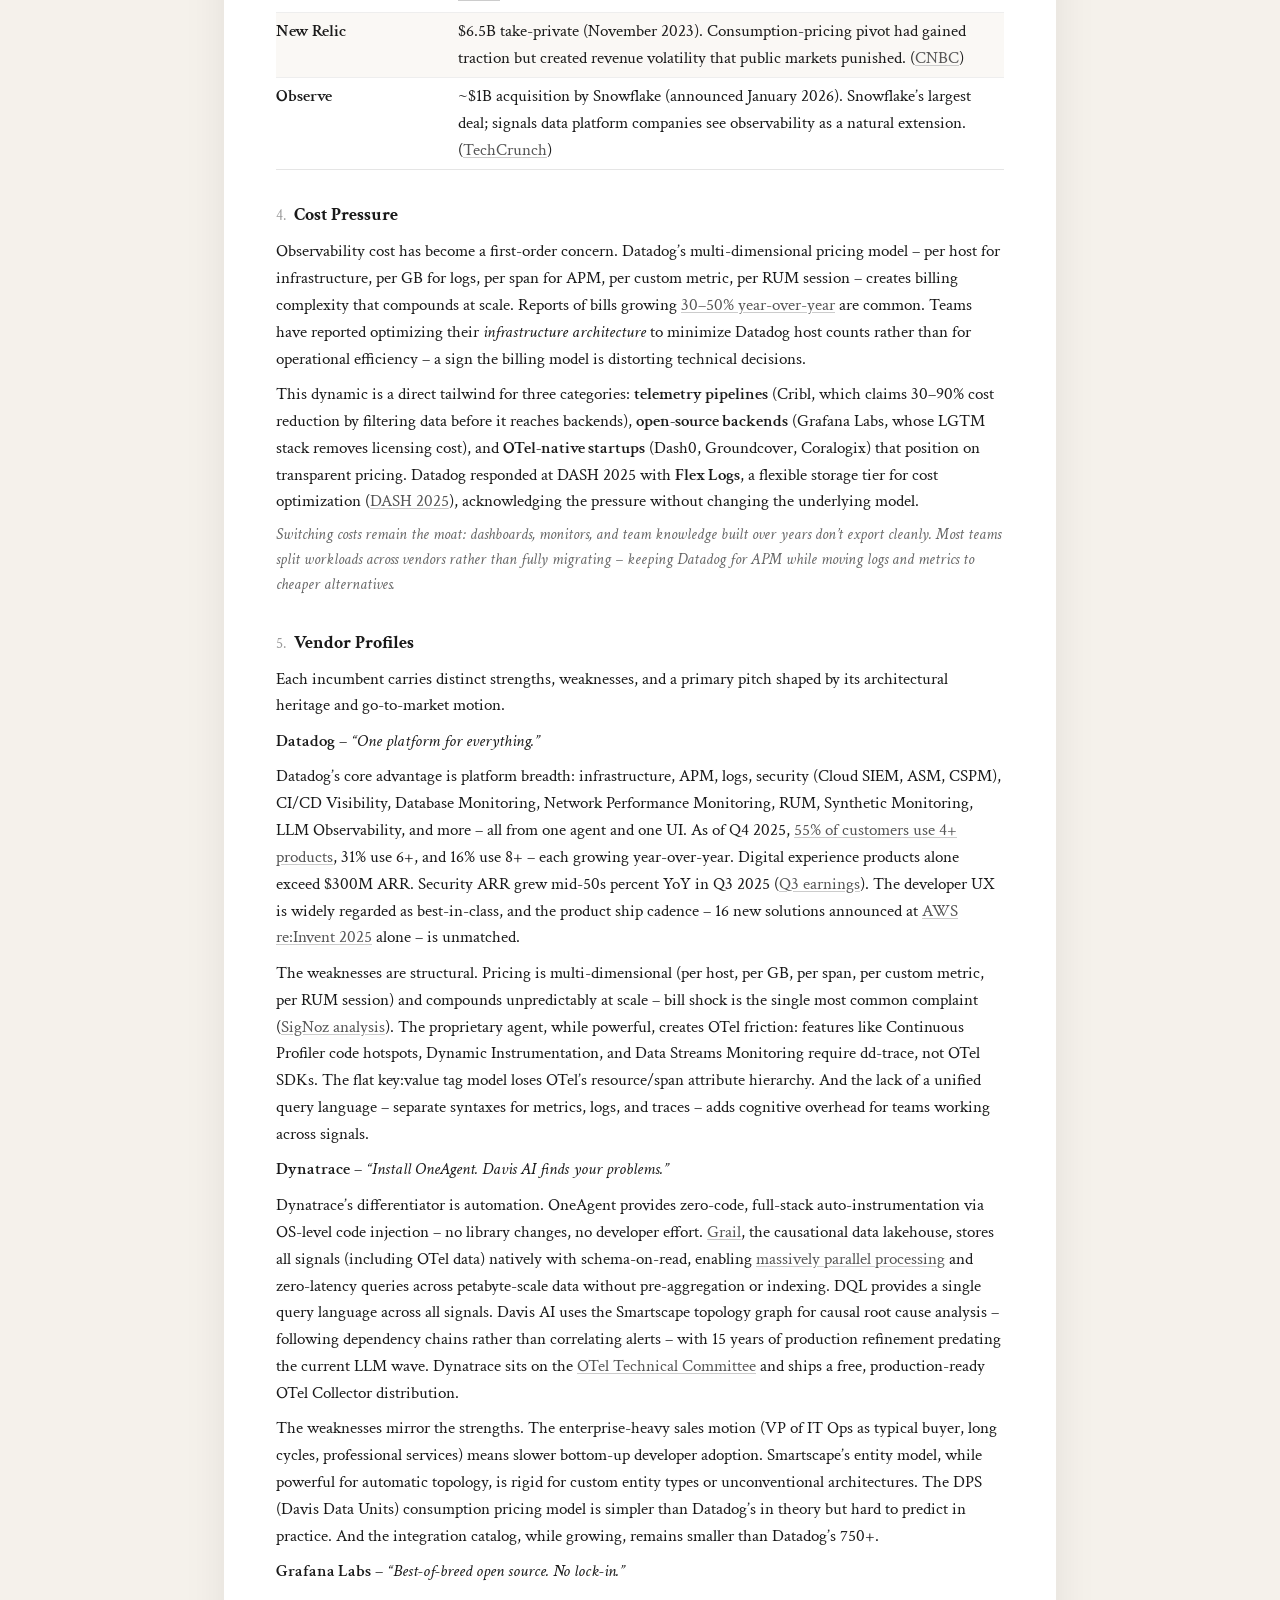
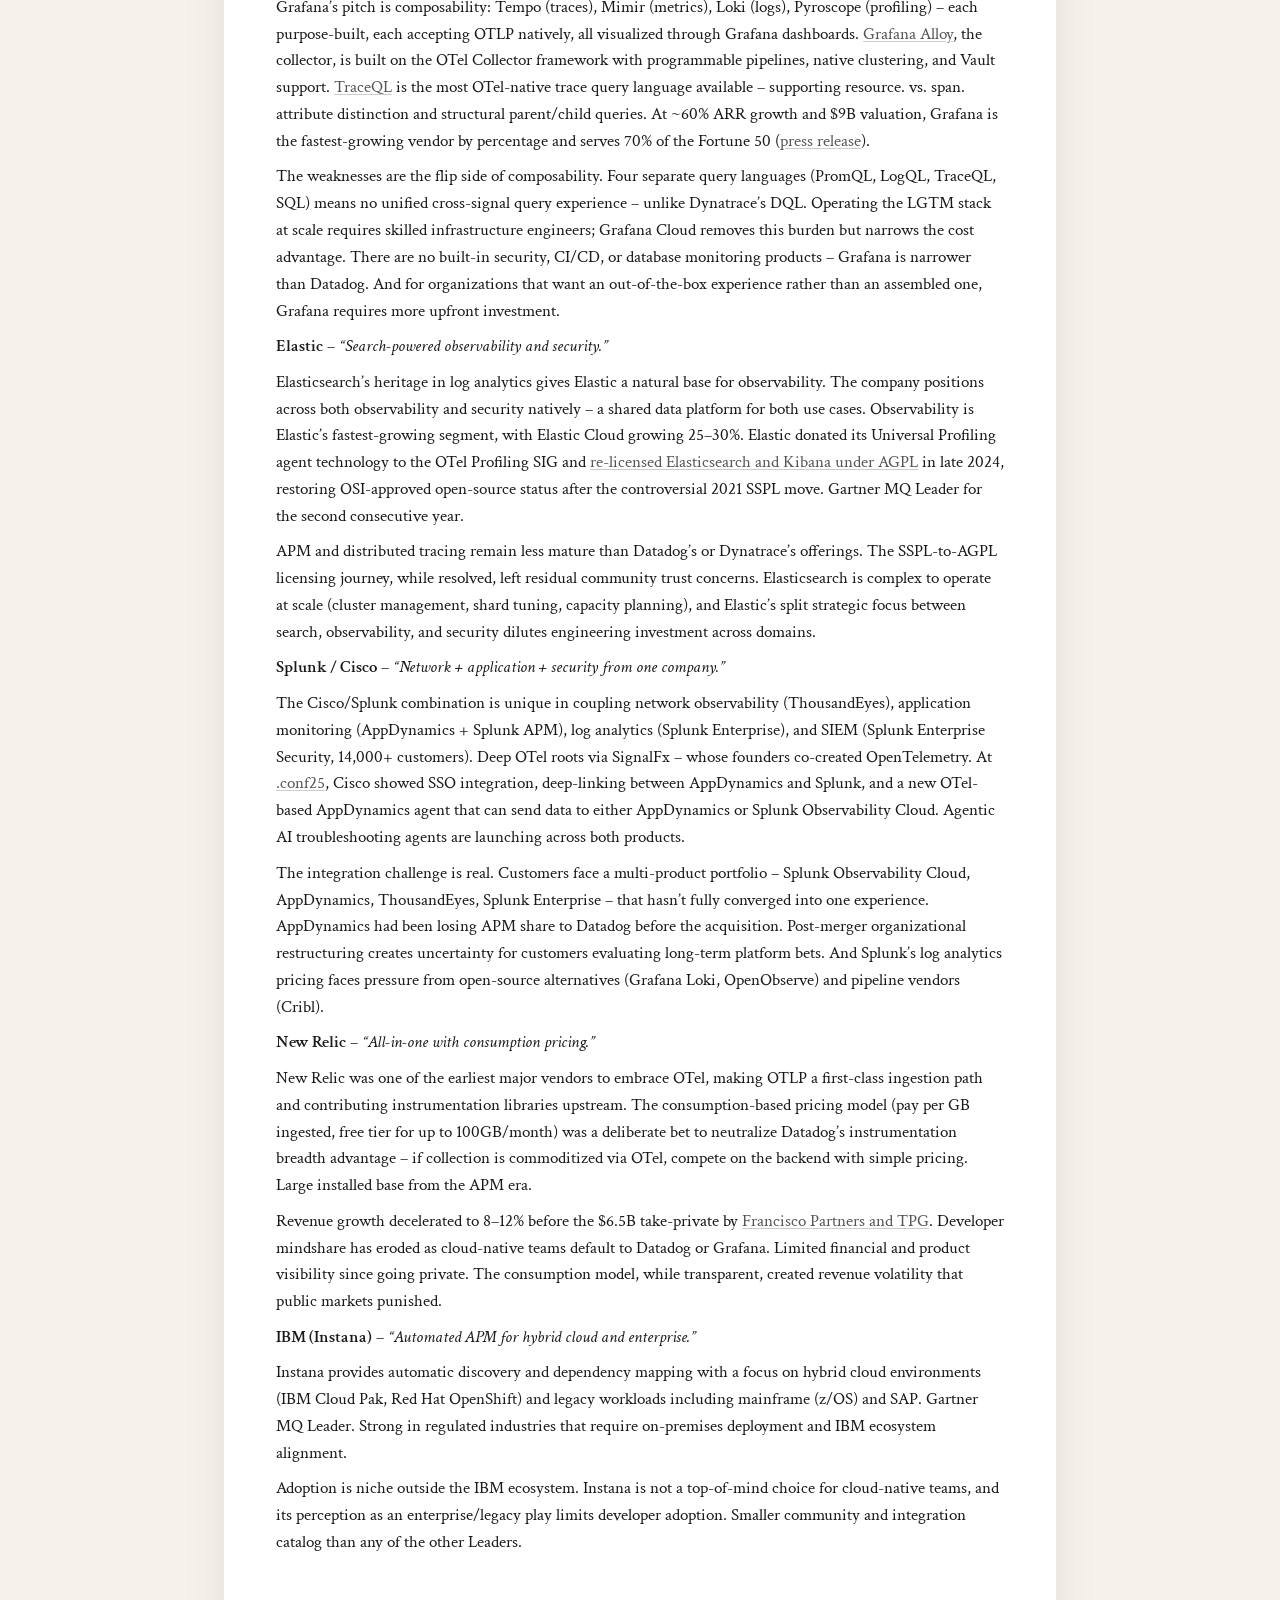
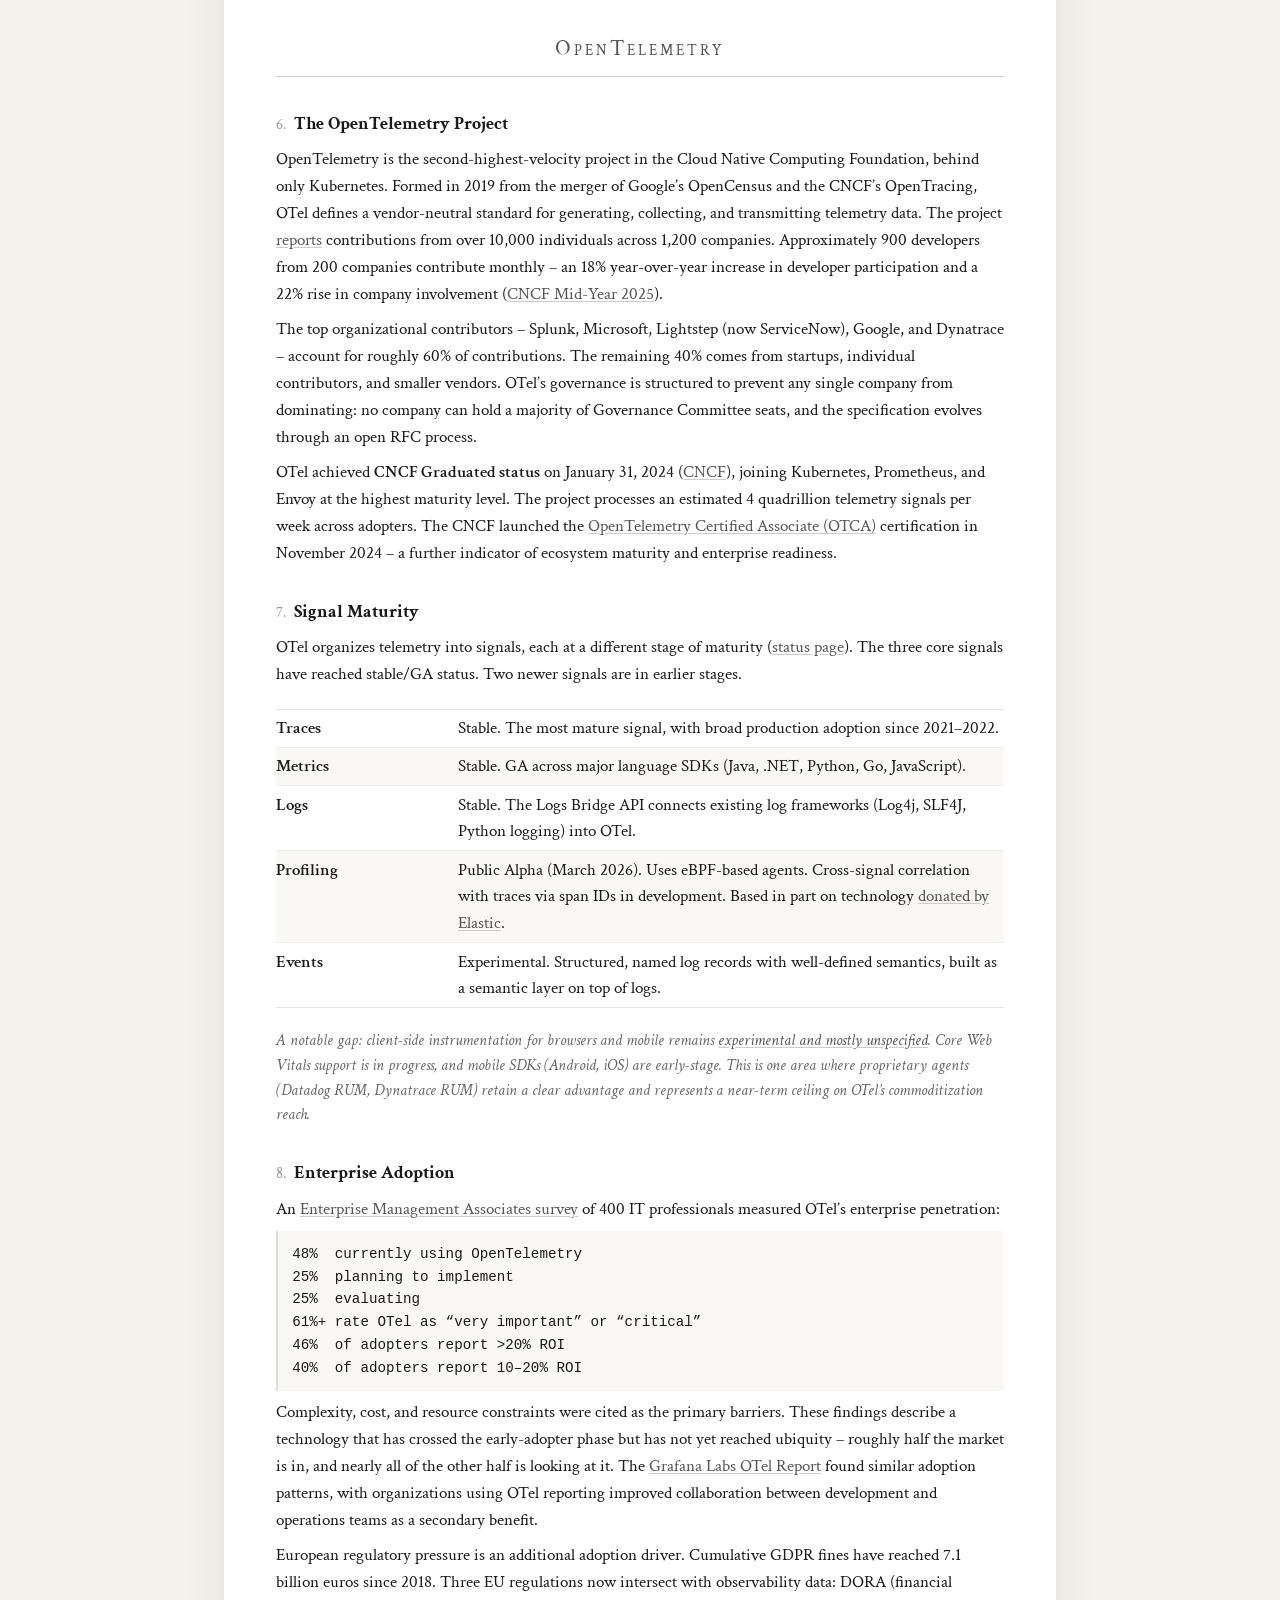
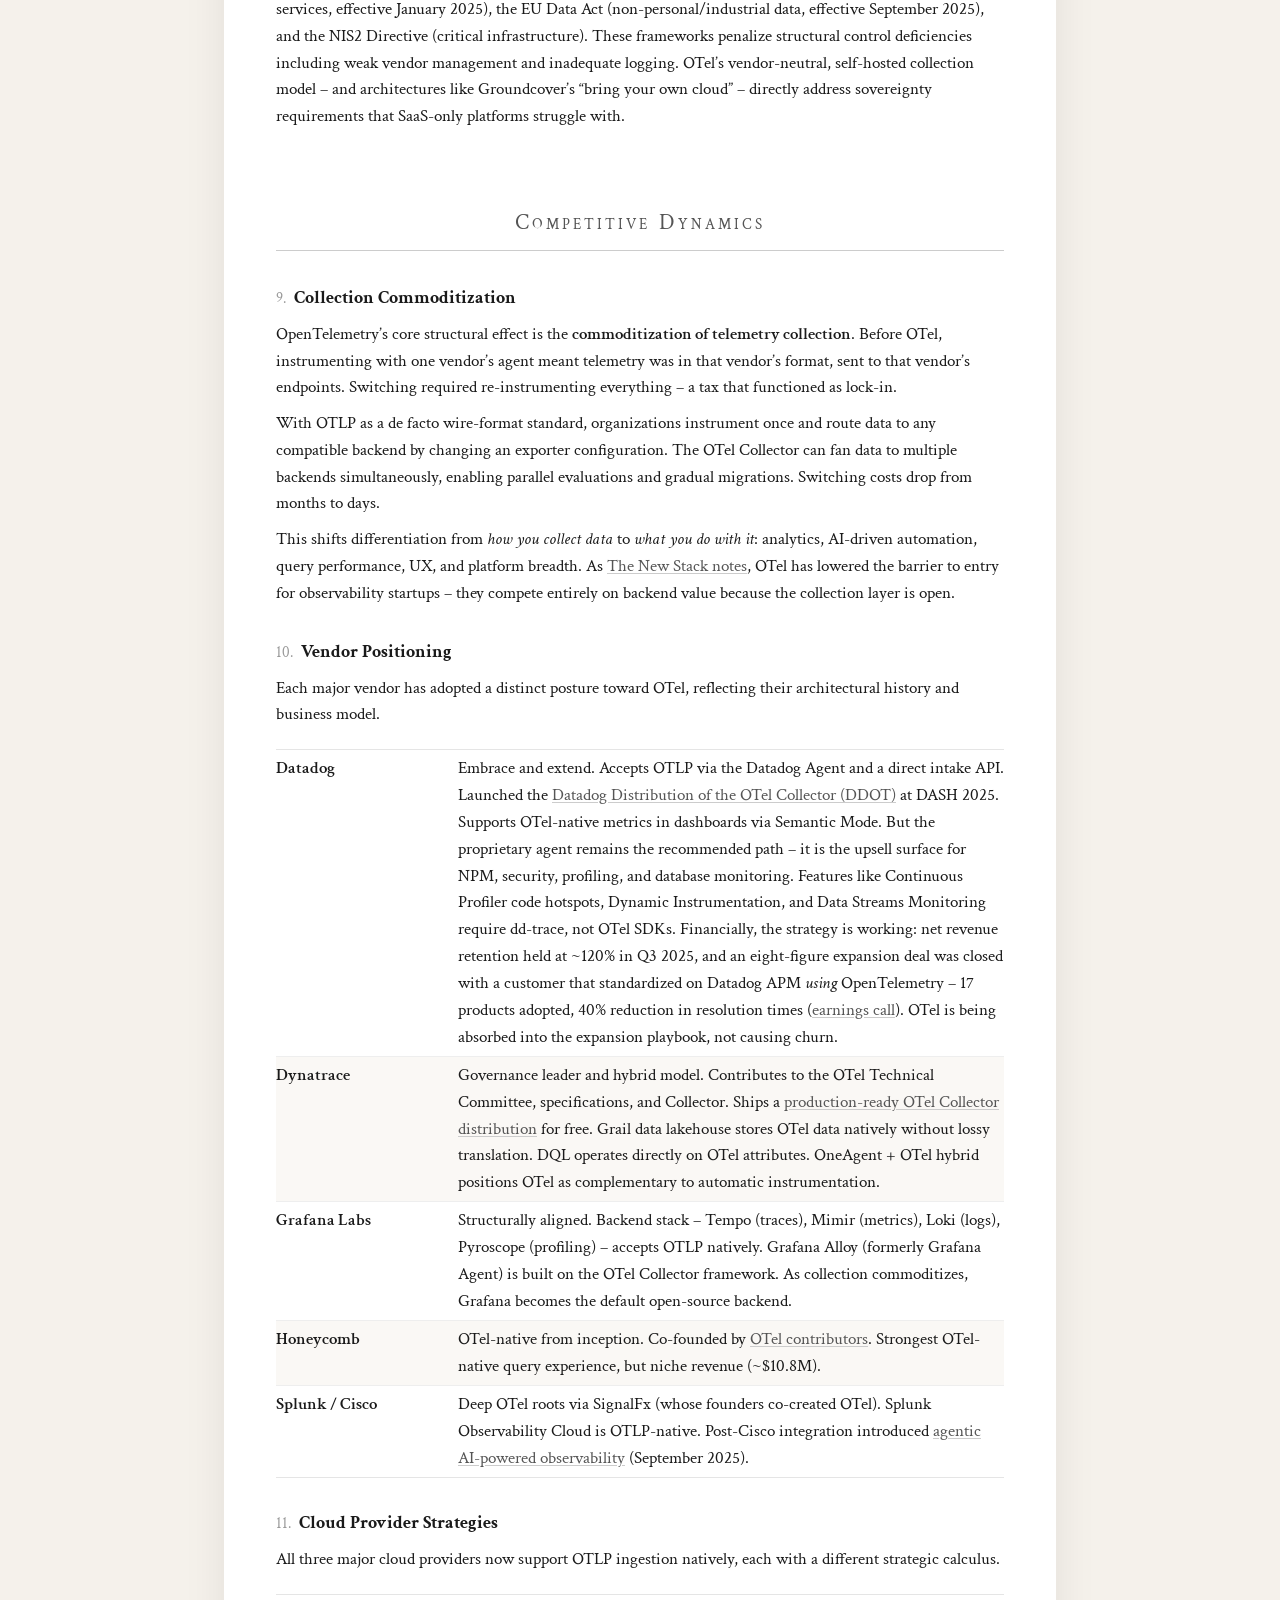
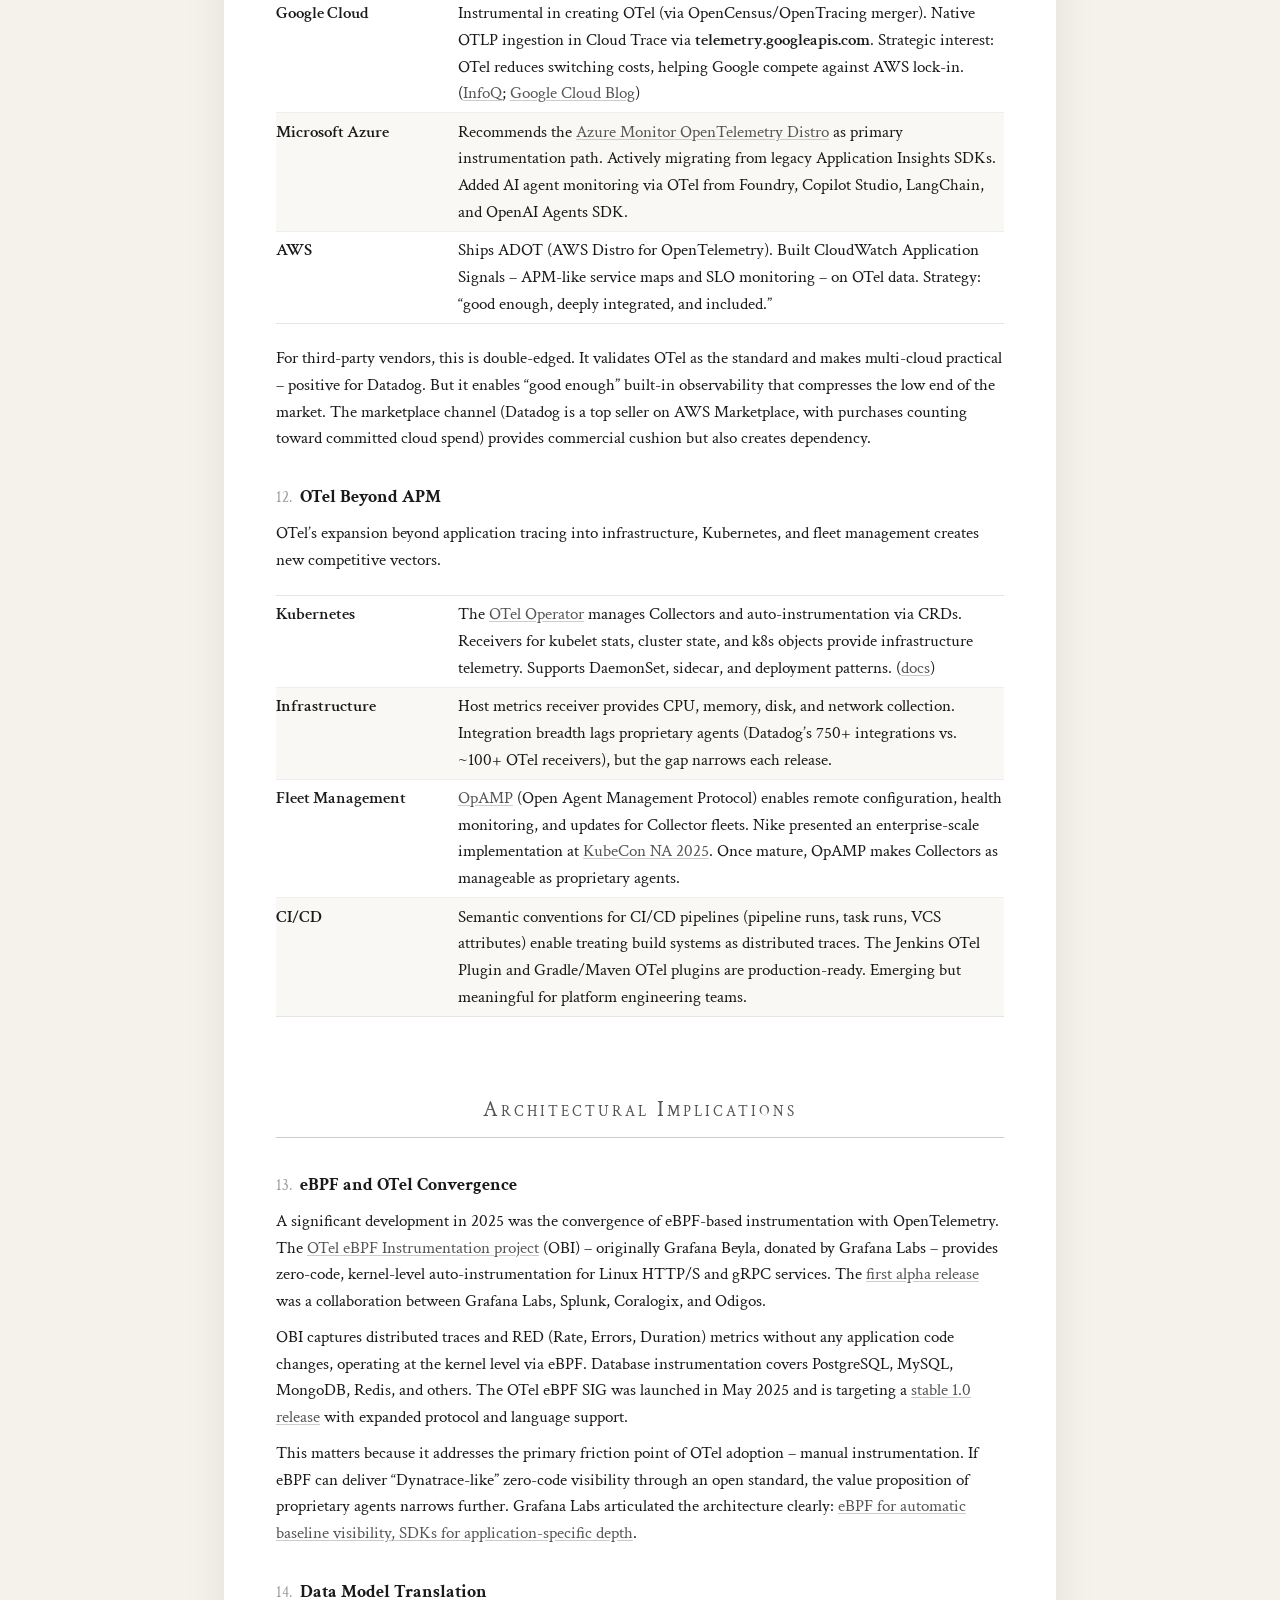
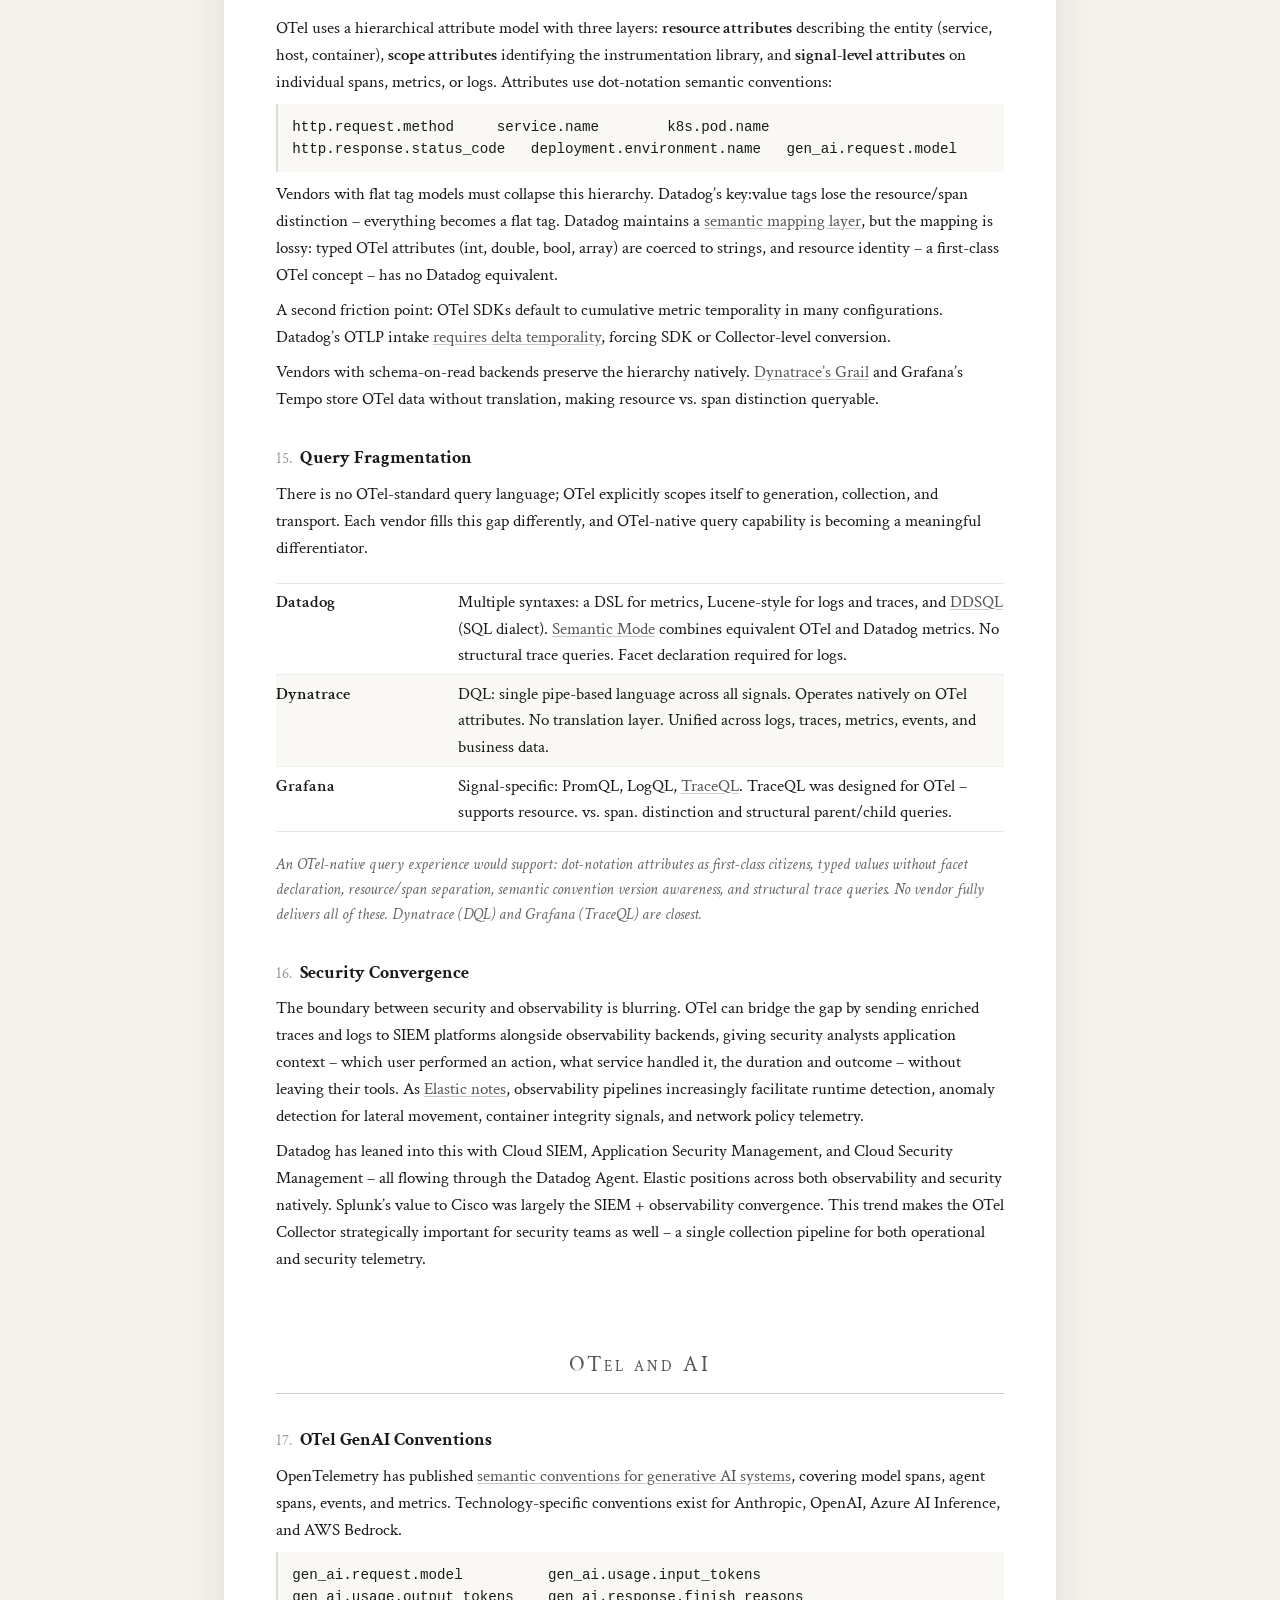
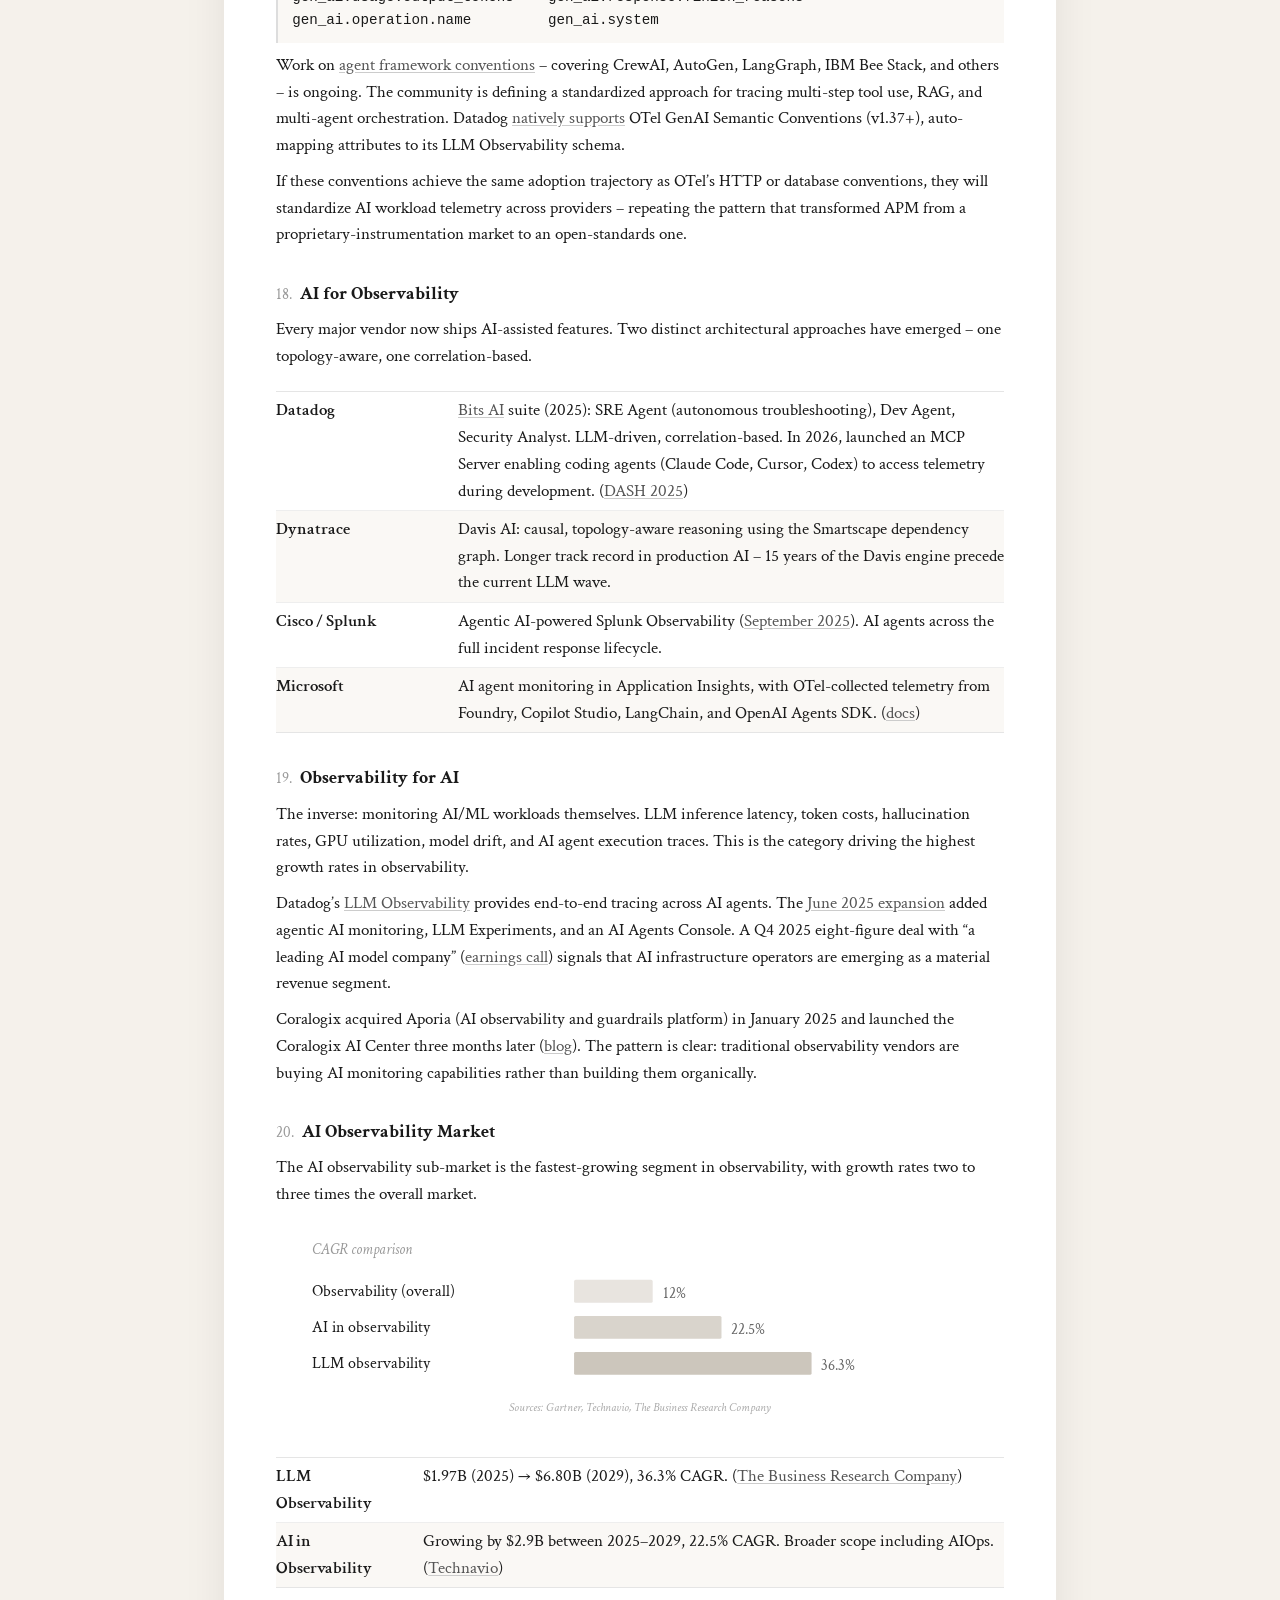
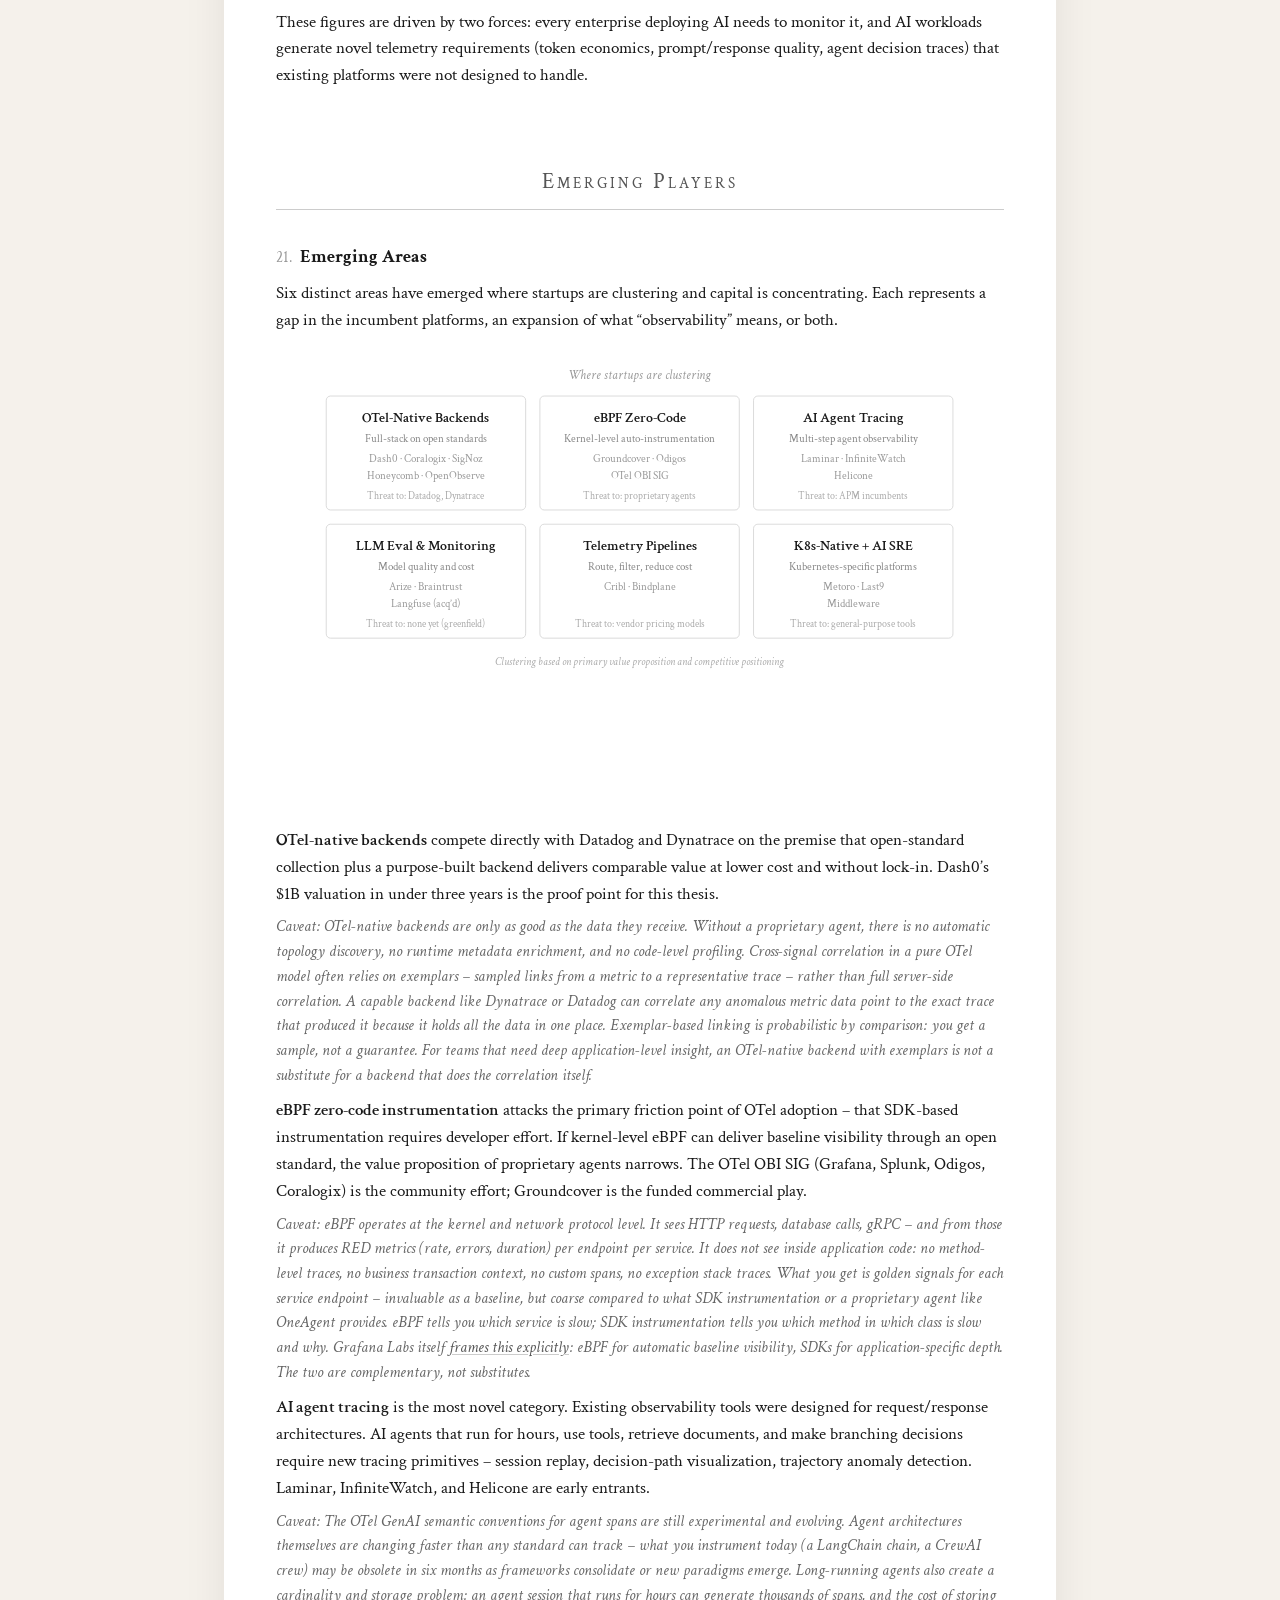
==== commit eafb0881: "Add one-pager distillation with PDF Distilled version of the full brief — same stylesheet, no TOC. L" ====
--- a/index.html
+++ b/index.html
@@ -10,6 +10,7 @@
 <body>
 
   <div class="downloads">
+    <a href="one-pager.html">One-Pager</a>
     <a href="downloads/otel-market-brief.pdf" target="_blank" rel="noopener">PDF</a>
   </div>
 
--- a/style.css
+++ b/style.css
@@ -276,14 +276,11 @@
     padding: 0.5in;
   }
   .phase {
-    page-break-before: always;
     margin-top: 1.5em;
-  }
-  .phase:first-of-type {
-    page-break-before: avoid;
-  }
-  .entry {
-    page-break-inside: avoid;
+    page-break-after: avoid;
+  }
+  .entry-head {
+    break-after: avoid;
   }
   .toc {
     page-break-after: always;
